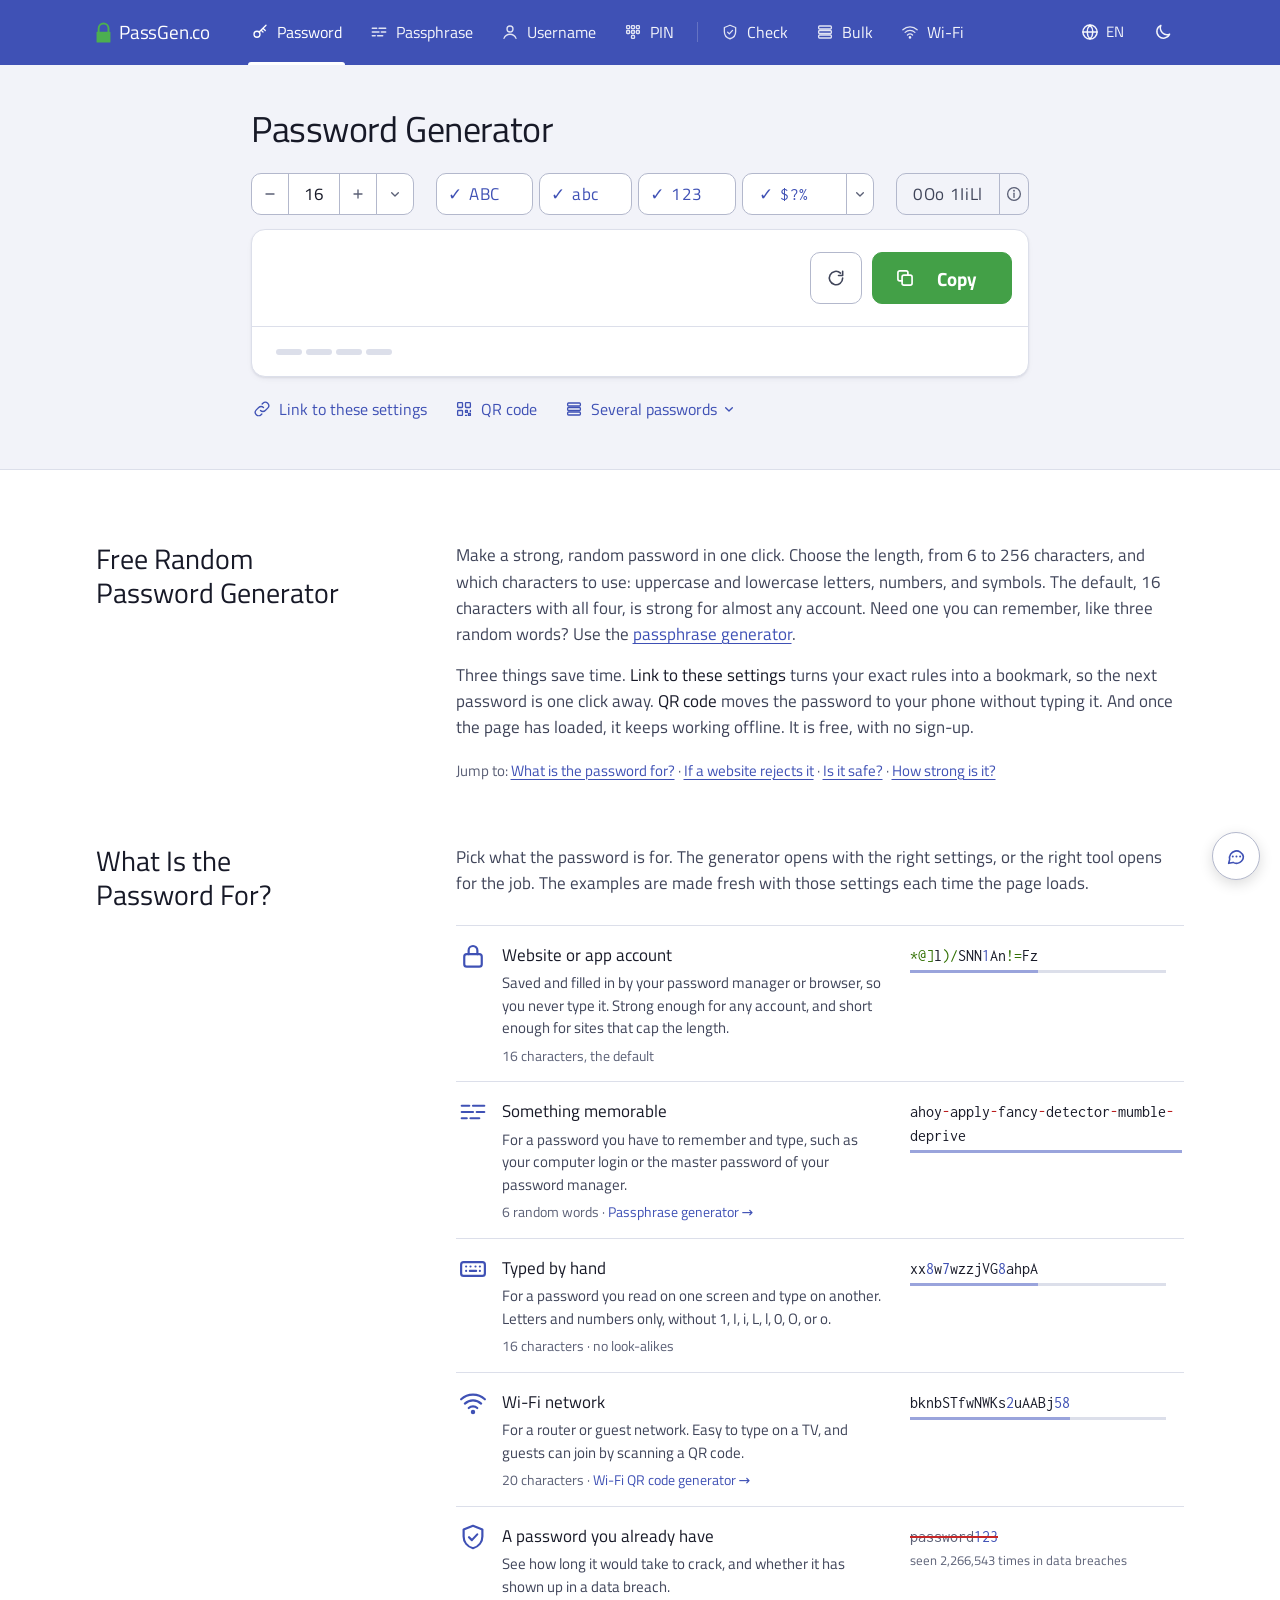
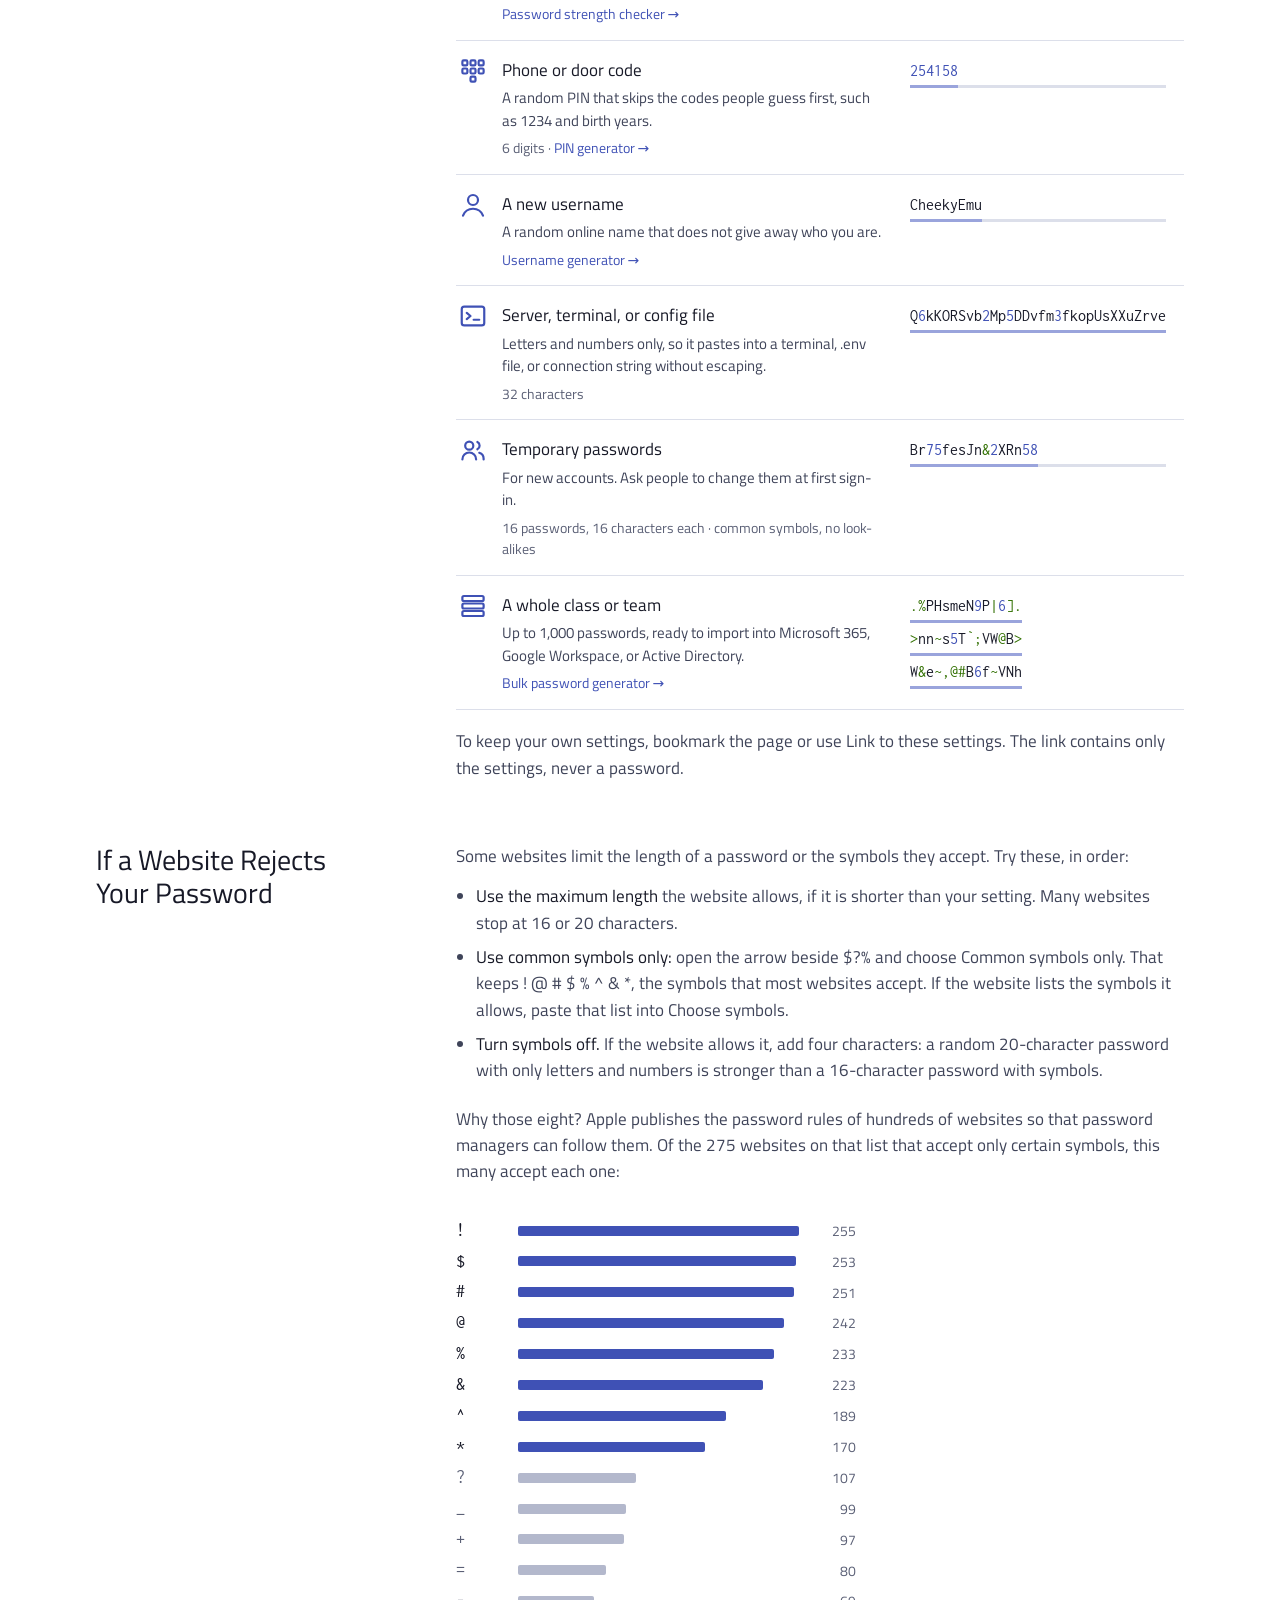
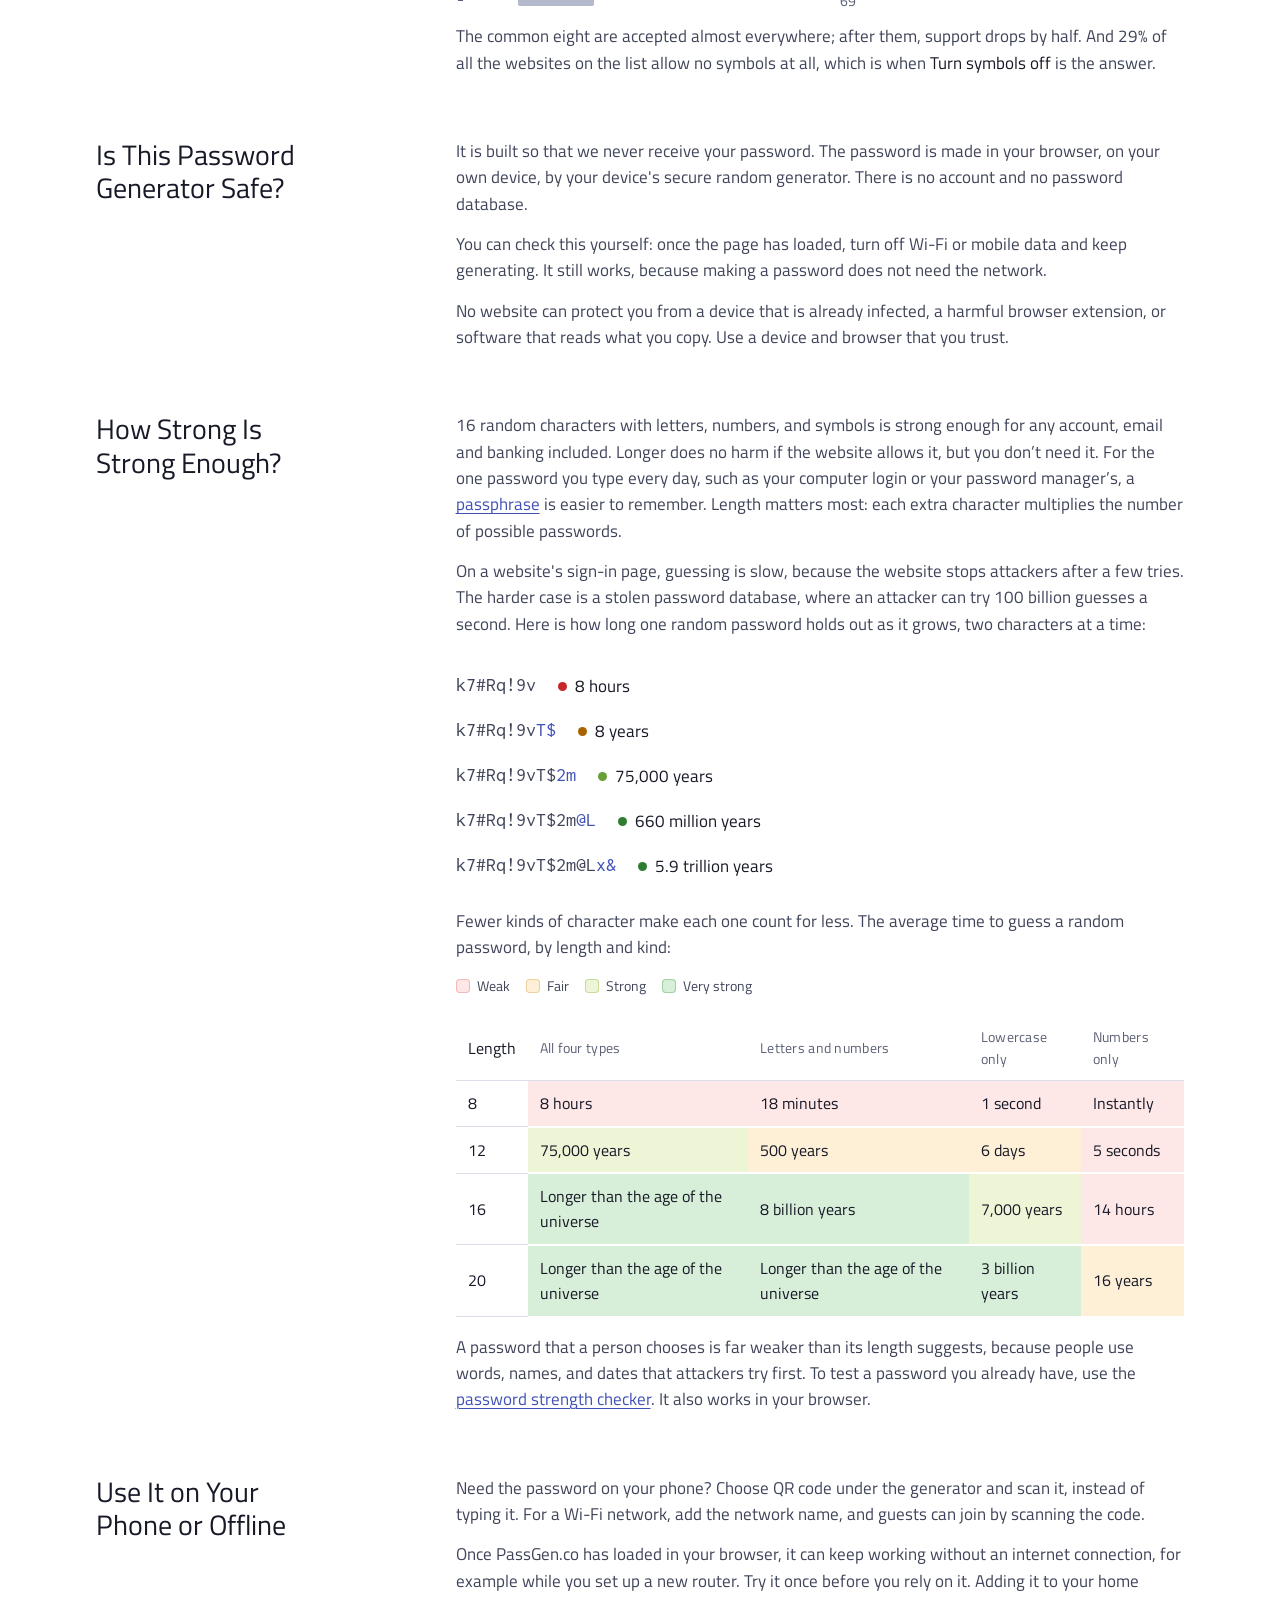
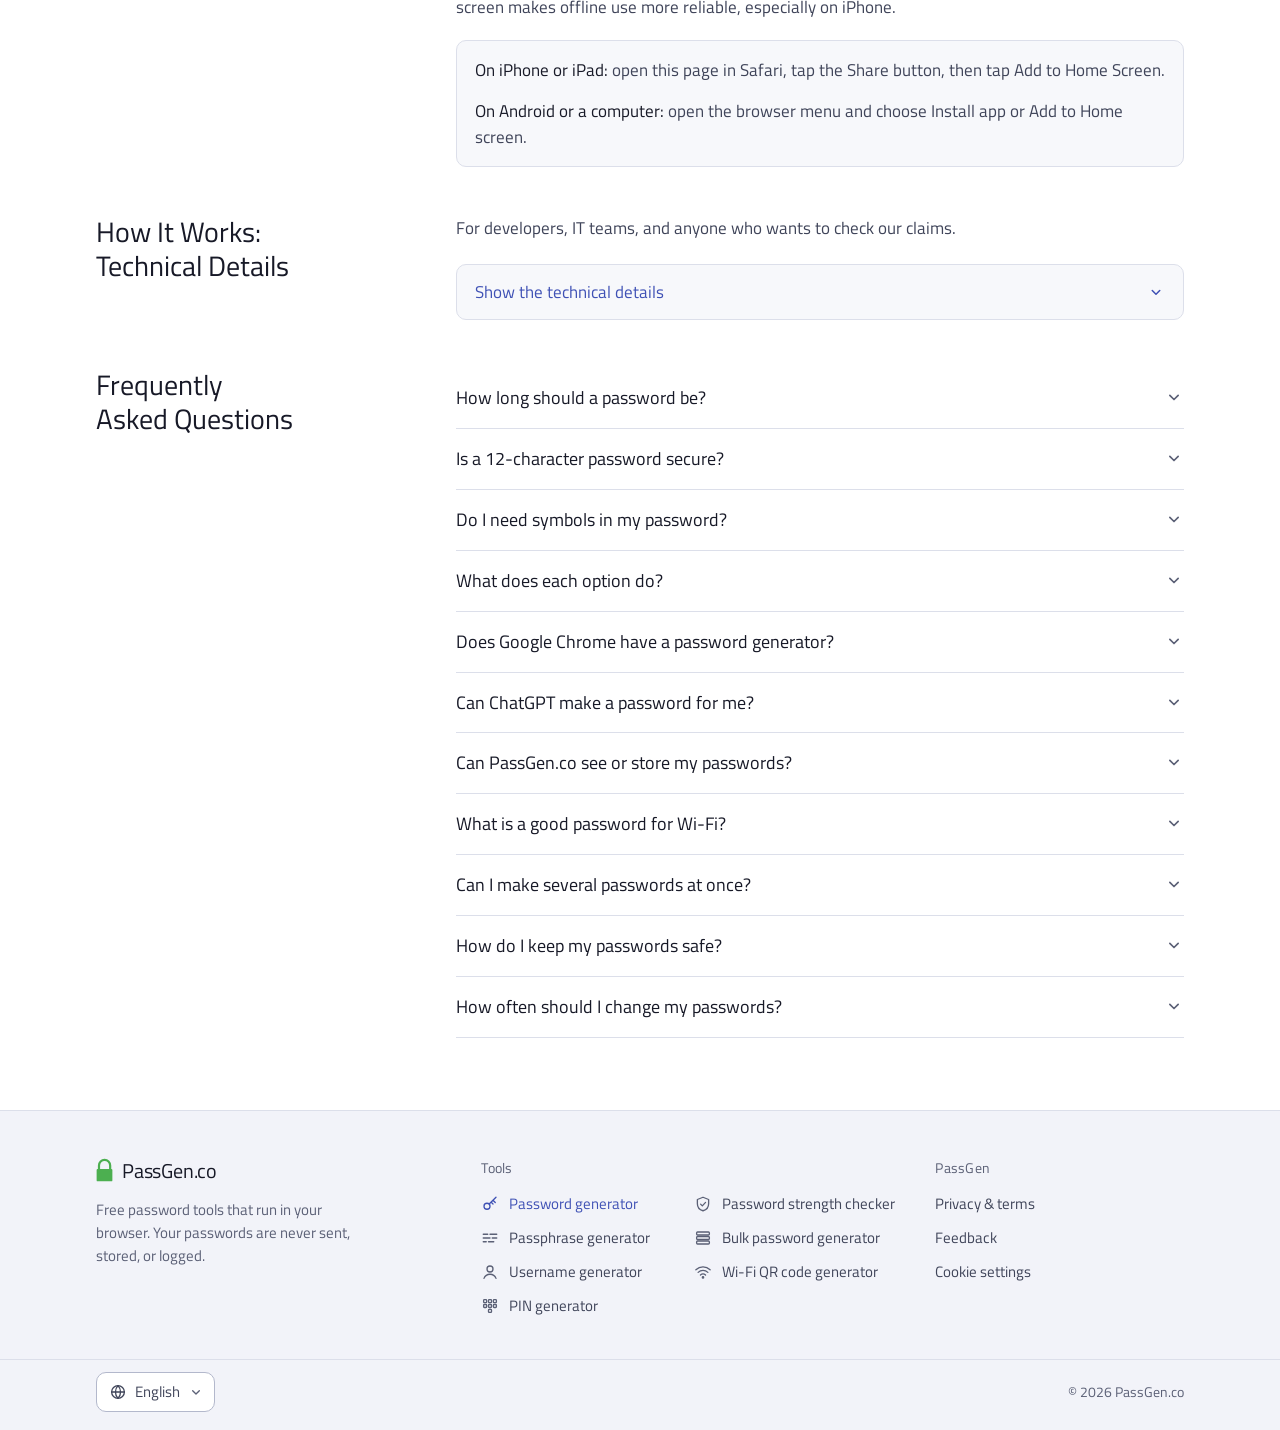
==== index.html @ 38e811c3 "Initial commit: PassGen Web standalone client-side password generator with Docker and CI/CD" ====
<!doctype html> <html lang="en" data-lang="en"> <head><script>
(function(){
    try {
        var pref = localStorage.getItem('lang_pref');
        if (!pref && (navigator.language || navigator.userLanguage || '').toLowerCase().startsWith('ru')) {
            location.replace('/ru/');
        }
    } catch(e){}
})();
</script> <meta charset="utf-8"><meta http-equiv="Content-Security-Policy" content="default-src 'self'; script-src 'self' 'unsafe-inline'; style-src 'self' 'unsafe-inline'; img-src 'self' data:; font-src 'self'; connect-src 'self' https://api.pwnedpasswords.com; frame-src 'none'; object-src 'none';"> <meta name="viewport" content="width=device-width,initial-scale=1"> <title>PassGen.co: Free Random Password Generator</title> <meta name="description" content="Make a strong random password in one tap. Choose the length and characters, copy it, done. Made in your browser and never sent anywhere."> <link rel="preload" href="/assets/fonts/inconsolata-latin.woff2" as="font" type="font/woff2" crossorigin> <link rel="preload" href="/assets/fonts/titillium-latin.woff2" as="font" type="font/woff2" crossorigin> <style>@font-face { font-family: "Titillium Web"; font-style: normal; font-weight: 400; font-display: swap; src: url("/assets/fonts/titillium-latin.woff2") format("woff2"); unicode-range: U+0-FF, U+131, U+152-153, U+2BB-2BC, U+2C6, U+2DA, U+2DC, U+304, U+308, U+329, U+2000-206F, U+20AC, U+2122, U+2191, U+2193, U+2212, U+2215, U+FEFF, U+FFFD; }@font-face { font-family: "Titillium Web"; font-style: normal; font-weight: 400; font-display: swap; src: url("/assets/fonts/titillium-latin-ext.woff2") format("woff2"); unicode-range: U+100-2BA, U+2BD-2C5, U+2C7-2CC, U+2CE-2D7, U+2DD-2FF, U+304, U+308, U+329, U+1D00-1DBF, U+1E00-1E9F, U+1EF2-1EFF, U+2020, U+20A0-20AB, U+20AD-20C0, U+2113, U+2C60-2C7F, U+A720-A7FF; }@font-face { font-family: Inconsolata; font-style: normal; font-weight: 400; font-display: block; src: url("/assets/fonts/inconsolata-latin.woff2") format("woff2"); unicode-range: U+0-FF, U+131, U+152-153, U+2BB-2BC, U+2C6, U+2DA, U+2DC, U+304, U+308, U+329, U+2000-206F, U+20AC, U+2122, U+2191, U+2193, U+2212, U+2215, U+FEFF, U+FFFD; }@font-face { font-family: Inconsolata; font-style: normal; font-weight: 400; font-display: block; src: url("/assets/fonts/inconsolata-latin-ext.woff2") format("woff2"); unicode-range: U+100-2BA, U+2BD-2C5, U+2C7-2CC, U+2CE-2D7, U+2DD-2FF, U+304, U+308, U+329, U+1D00-1DBF, U+1E00-1E9F, U+1EF2-1EFF, U+2020, U+20A0-20AB, U+20AD-20C0, U+2113, U+2C60-2C7F, U+A720-A7FF; }:root { color-scheme: light; --bg: #ffffff; --band: #f2f3f9; --slab: #ffffff; --sunk: #f7f8fb; --line: #dcdfea; --line-strong: #b3b8cc; --box: #767b90; --ink: #171927; --ink-2: #3f4459; --muted: #5b6076; --brand: #3F51B5; --brand-ink: #3F51B5; --brand-fill: #3F51B5; --brand-soft: #e8eaf6; --brand-line: #9aa4dc; --on-brand: #ffffff; --go: #4CAF50; --go-hover: #5cbb60; --go-ink: #0c2310; --sel: #c5cae9; --sel-ink: #171927; --s-weak: #c62828; --s-fair: #a86400; --s-strong: #3F51B5; --s-vstrong: #2e7d32; --s-empty: #dcdfea; --shadow: 0 1px 2px rgb(23 27 60 / .07),0 3px 8px -4px rgb(23 27 60 / .12); --pop-shadow: 0 10px 20px -8px rgb(23 27 60 / .28),0 2px 6px rgb(23 27 60 / .08); --scrim: rgb(15 17 30 / .38); --ui: "Titillium Web",system-ui,-apple-system,"Segoe UI",Roboto,"Noto Sans",sans-serif; --mono: "Inconsolata",ui-monospace,"SFMono-Regular",Menlo,Consolas,monospace; --r: 10px; --wrap: 880px; --wide: 1136px; --gutter: 24px; }@media (prefers-color-scheme: dark){:root:not([data-theme="light"]) { color-scheme: dark; --bg: #141518; --band: #1b1c21; --slab: #24262d; --sunk: #1e1f25; --line: #33363f; --line-strong: #4d515e; --box: #8a8fa0; --ink: #eceef3; --ink-2: #c6c9d4; --muted: #a3a7b6; --brand-ink: #82b1ff; --brand-fill: #4a5fd0; --brand-soft: #262d4d; --brand-line: #5465c4; --on-brand: #ffffff; --go: #4CAF50; --go-hover: #5cbb60; --go-ink: #0c2310; --sel: #3949ab; --sel-ink: #ffffff; --s-weak: #ef5350; --s-fair: #ffb300; --s-strong: #82b1ff; --s-vstrong: #66bb6a; --s-empty: #393c46; --shadow: 0 1px 2px rgb(0 0 0 / .3),0 3px 8px -4px rgb(0 0 0 / .4); --pop-shadow: 0 10px 20px -8px rgb(0 0 0 / .7),0 2px 6px rgb(0 0 0 / .3); --scrim: rgb(0 0 0 / .55); }}:root[data-theme="dark"] { color-scheme: dark; --bg: #141518; --band: #1b1c21; --slab: #24262d; --sunk: #1e1f25; --line: #33363f; --line-strong: #4d515e; --box: #8a8fa0; --ink: #eceef3; --ink-2: #c6c9d4; --muted: #a3a7b6; --brand-ink: #82b1ff; --brand-fill: #4a5fd0; --brand-soft: #262d4d; --brand-line: #5465c4; --on-brand: #ffffff; --go: #4CAF50; --go-hover: #5cbb60; --go-ink: #0c2310; --sel: #3949ab; --sel-ink: #ffffff; --s-weak: #ef5350; --s-fair: #ffb300; --s-strong: #82b1ff; --s-vstrong: #66bb6a; --s-empty: #393c46; --shadow: 0 1px 2px rgb(0 0 0 / .3),0 3px 8px -4px rgb(0 0 0 / .4); --pop-shadow: 0 10px 20px -8px rgb(0 0 0 / .7),0 2px 6px rgb(0 0 0 / .3); --scrim: rgb(0 0 0 / .55); }*, ::before, ::after { box-sizing: border-box; }html { text-size-adjust: 100%; scrollbar-color: var(--line-strong) transparent; scroll-behavior: smooth; }@media (prefers-reduced-motion: reduce){html { scroll-behavior: auto; }}body { margin: 0px; background: var(--bg); color: var(--ink); font: 400 17px/1.55 var(--ui); font-synthesis: none; -webkit-font-smoothing: antialiased; }body { display: flex; flex-direction: column; min-height: 100dvh; }body > main { flex: 1 0 auto; }main:has(> .band:only-child) { display: flex; flex-direction: column; }::selection { background: var(--sel); color: var(--sel-ink); }a { color: var(--brand-ink); text-underline-offset: 0.2em; text-decoration-thickness: 1px; }a:hover { text-decoration-thickness: 2px; }button, input, select, textarea { font: inherit; color: inherit; }button { cursor: pointer; }:focus-visible { outline: 2px solid var(--brand-ink); outline-offset: 2px; border-radius: 6px; }.ico { width: 20px; height: 20px; flex: 0 0 auto; display: block; }.sr { width: 1px; height: 1px; overflow: hidden; clip: rect(0px, 0px, 0px, 0px); white-space: nowrap; position: absolute !important; }h1, h2, h3 { font-weight: 400; margin: 0px; text-wrap: balance; }.top { background: var(--band); border-bottom: 1px solid var(--line); }.top-in { max-width: var(--wide); margin: 0px auto; padding: 0 var(--gutter); height: 64px; display: flex; align-items: center; gap: 28px; }.brand { display: flex; align-items: center; gap: 10px; color: var(--ink); text-decoration: none; font-size: 22px; letter-spacing: -0.01em; flex: 0 0 auto; }.brand:hover { text-decoration: none; }.brand svg { width: 30px; height: 30px; }.tools { display: flex; align-self: stretch; gap: 2px; flex: 1 1 0%; min-width: 0px; }.tools a { position: relative; display: flex; align-items: center; gap: 8px; padding: 0px 13px; color: var(--ink-2); text-decoration: none; font-size: 16px; white-space: nowrap; }.tools a .ico { width: 18px; height: 18px; color: var(--muted); }.tools a:hover { color: var(--ink); }.tools a[aria-current="page"] { color: var(--brand-ink); }.tools a[aria-current="page"] .ico { color: var(--brand-ink); }.tools a[aria-current="page"]::after { content: ""; position: absolute; inset-inline: 10px; bottom: -1px; height: 3px; border-radius: 3px 3px 0px 0px; background: var(--brand-ink); }.tools .sep { width: 1px; background: var(--line); margin: 22px 8px; }.top-actions { display: flex; align-items: center; gap: 6px; flex: 0 0 auto; }.top-actions .menu-btn { display: none; }.icon-btn { display: inline-flex; align-items: center; justify-content: center; gap: 6px; height: 40px; min-width: 40px; padding: 0px 10px; border-radius: var(--r); border: 1px solid transparent; background: transparent; color: var(--ink-2); }.icon-btn:hover { background: var(--slab); border-color: var(--line); }.lang-btn .code { font-size: 15px; letter-spacing: 0.04em; }.band { background: var(--band); border-bottom: 1px solid var(--line); }.band-in { max-width: var(--wrap); margin: 0px auto; padding: 44px var(--gutter) 40px; }.title { display: flex; flex-wrap: wrap; align-items: baseline; justify-content: space-between; gap: 6px 24px; }h1 { font-size: 36px; line-height: 1.12; letter-spacing: -0.012em; color: var(--ink); }.recipe { display: flex; flex-wrap: wrap; gap: 8px; margin: 24px 0px 14px; padding: 0px; list-style: none; }.chip { display: inline-flex; align-items: center; gap: 8px; height: 42px; padding: 0px 14px; border-radius: var(--r); border: 1px solid var(--line-strong); background: var(--slab); color: var(--ink-2); font-size: 16px; white-space: nowrap; transition: background-color 0.15s, border-color 0.15s, color 0.15s; }.chip:hover { border-color: var(--brand-line); color: var(--ink); }.chip .ico { width: 16px; height: 16px; color: var(--muted); transition: transform 0.2s cubic-bezier(0.2, 0.8, 0.2, 1); }.chip .box { width: 18px; height: 18px; border-radius: 5px; border: 1.5px solid var(--box); display: grid; place-items: center; flex: 0 0 auto; transition: background-color 0.15s, border-color 0.15s; }.chip .box svg { width: 12px; height: 12px; color: var(--on-brand); opacity: 0; transform: scale(0.6); transition: opacity 0.15s, transform 0.2s cubic-bezier(0.2, 0.8, 0.2, 1); }.chip[aria-pressed="true"] { background: var(--brand-soft); border-color: var(--brand-line); color: var(--brand-ink); }.chip[aria-pressed="true"] .box { background: var(--brand-fill); border-color: var(--brand-fill); }.chip[aria-pressed="true"] .box svg { opacity: 1; transform: none; }.chip[aria-pressed="false"] { color: var(--muted); }@keyframes nope { 
  20%, 60% { transform: translateX(-4px); }
  40%, 80% { transform: translateX(4px); }
}.recipe .gap { width: 8px; }.recipe li { display: flex; }.recipe li > .chip { flex: 1 1 0%; justify-content: center; }.slab { background: var(--slab); border: 1px solid var(--line); border-radius: 14px; box-shadow: var(--shadow); }.slab-main { display: grid; grid-template-columns: minmax(0px, 1fr) auto auto; align-items: center; gap: 10px; padding: 16px 16px 16px 24px; padding-inline: 24px 16px; }.out { min-width: 0px; height: 64px; display: flex; align-items: center; font-family: var(--mono); color: var(--ink); direction: ltr; unicode-bidi: isolate; }.out-text { display: block; white-space: nowrap; overflow: hidden; font-size: 40px; line-height: 1.2; letter-spacing: 0.01em; font-variant-ligatures: none; }[dir="rtl"] .out { justify-content: flex-end; }.btn { display: inline-flex; align-items: center; justify-content: center; gap: 10px; height: 52px; padding: 0px 22px; border-radius: var(--r); border: 1px solid var(--line-strong); background: var(--slab); color: var(--ink); font-size: 18px; white-space: nowrap; transition: background-color 0.15s, border-color 0.15s, transform 0.1s; }.btn:active { transform: translateY(1px); }.btn .ico { width: 20px; height: 20px; }.btn-icon { width: 52px; padding: 0px; color: var(--ink-2); }.btn-icon:hover { border-color: var(--brand-line); color: var(--brand-ink); }.btn-icon .ico { transition: transform 0.45s cubic-bezier(0.2, 0.8, 0.2, 1); }.btn-go { background: var(--go); border-color: var(--go); color: var(--go-ink); min-width: 132px; }.btn-go:hover { background: var(--go-hover); border-color: var(--go-hover); }.btn-go .labels { display: grid; }.btn-go .labels > span { grid-area: 1 / 1; transition: opacity 0.15s; }.btn-go .labels > span[hidden] { display: block; visibility: hidden; opacity: 0; }.btn-go .ic-wrap { display: grid; width: 20px; height: 20px; }.btn-go .ic-wrap svg { width: 20px; height: 20px; grid-area: 1 / 1; transition: opacity 0.15s, transform 0.25s cubic-bezier(0.2, 0.8, 0.2, 1); }.btn-go .ic-done { opacity: 0; transform: scale(0.5); }.slab-foot { display: flex; align-items: center; gap: 14px; padding: 12px 24px; border-top: 1px solid var(--line); font-size: 15px; color: var(--muted); min-height: 48px; }.meter { display: flex; gap: 4px; flex: 0 0 auto; }.meter i { width: 26px; height: 6px; border-radius: 3px; background: var(--s-empty); transition: background-color 0.25s; }.meter[data-l="4"] i:nth-child(-n+4) { background: var(--s-vstrong); }.verdict { color: var(--ink); font-size: 16px; }.foot-sp { flex: 1 1 0%; }.bits { font-variant-numeric: tabular-nums; white-space: nowrap; }.after { display: flex; flex-wrap: wrap; gap: 4px 8px; margin-top: 12px; margin-inline-start: -8px; }.link-btn { display: inline-flex; align-items: center; gap: 8px; height: 40px; padding: 0px 10px; border: 0px; border-radius: 8px; background: none; color: var(--brand-ink); font-size: 16px; }.link-btn .ico { width: 18px; height: 18px; }.link-btn:hover { background: var(--brand-soft); }.btn:disabled { opacity: 0.5; cursor: not-allowed; }@starting-style {
  .pop:popover-open { opacity: 0; transform: translateY(-4px); }
}.guide { max-width: var(--wrap); margin: 0px auto; padding: 24px var(--gutter) 72px; }.guide section { max-width: 68ch; padding-top: 48px; }.guide h2 { font-size: 28px; line-height: 1.2; margin-bottom: 12px; color: var(--ink); }.guide p, .guide li { color: var(--ink-2); }.guide p { margin: 0px 0px 14px; }.guide section.wide { max-width: none; }.tbl { width: 100%; border-collapse: collapse; font-variant-numeric: tabular-nums; font-size: 16px; margin-top: 6px; }.tbl th, .tbl td { text-align: start; padding: 10px 12px; border-bottom: 1px solid var(--line); }.tbl th { color: var(--muted); font-size: 14px; letter-spacing: 0.02em; }.tbl td:first-child { color: var(--ink); }.tbl .lv { display: inline-flex; align-items: center; gap: 8px; }.lv-1 { color: var(--s-weak); }.tbl .lv span { color: var(--ink-2); }.scroll-x { overflow-x: auto; margin-inline: calc(var(--gutter) * -1); padding-inline: var(--gutter); }.scroll-x.more-e { mask-image: linear-gradient(to right, rgb(0, 0, 0) calc(100% - 48px), transparent); }.fb-fab { transition: opacity 0.2s, transform 0.2s; }@keyframes rise { 
  0% { opacity: 0; transform: translateY(8px); }
}.toast { position: fixed; left: 50%; bottom: 24px; transform: translate(-50%, 16px); background: var(--ink); color: var(--bg); padding: 10px 16px; border-radius: 10px; font-size: 15px; opacity: 0; pointer-events: none; transition: opacity 0.18s, transform 0.25s cubic-bezier(0.2, 0.8, 0.2, 1); z-index: 50; max-width: calc(-32px + 100vw); }.print-only { display: none; }@media print{body > :not(.print-only) { display: none !important; }.print-only { display: block !important; }}@media (max-width: 1120px){.tools a .ico { display: none; }.tools a { padding: 0px 10px; }}@media (max-width: 999px){.recipe { margin: 18px 0px 12px; gap: 6px; display: grid; grid-template-columns: repeat(12, minmax(0px, 1fr)); grid-auto-flow: dense; }.recipe > li { grid-column: span 4; }.recipe .r-len, .recipe .r-am { grid-column: span 5; }.recipe .r-set { grid-column: span 3; }.recipe .gap { display: none; }}@media (max-width: 860px){:root { --gutter: 16px; }.top-in { display: grid; grid-template-columns: minmax(0px, 1fr) auto; height: auto; padding: 0px; gap: 0px; }.brand { font-size: 20px; height: 56px; padding-inline: 16px; }.brand svg { width: 26px; height: 26px; }.top-actions { padding-inline-end: 8px; grid-area: 1 / 2; }.top-actions .menu-btn { display: inline-flex; }.tools { grid-area: 2 / 1 / auto / -1; border-top: 1px solid var(--line); overflow-x: auto; scrollbar-width: none; height: 48px; padding: 0px 8px; scroll-snap-type: x; mask-image: linear-gradient(90deg, rgb(0, 0, 0) 88%, transparent); }[dir="rtl"] .tools { mask-image: linear-gradient(270deg, rgb(0, 0, 0) 88%, transparent); }.tools::-webkit-scrollbar { display: none; }.tools a { padding: 0px 12px; scroll-snap-align: start; }.tools a .ico { display: block; }.tools .sep { margin: 14px 4px; }.band-in { padding: 24px var(--gutter) 28px; }h1 { font-size: 28px; }.title { display: block; }.chip { height: 42px; padding: 0px 10px; font-size: 15px; gap: 7px; }.slab-main { grid-template-columns: 52px minmax(0px, 1fr); padding: 14px; }.slab-main .out { grid-column: 1 / -1; height: 56px; }.btn-go { width: 100%; }.slab-foot { padding: 10px 14px; flex-wrap: wrap; gap: 6px 12px; }.slab-foot .bits { display: none; }.guide section { padding-top: 36px; }.guide h2 { font-size: 24px; }.scroll-x .tbl { min-width: 560px; font-size: 15px; }@starting-style {
  .pop:not(.pop-info):popover-open { transform: translateY(24px); }
}@starting-style {
  .pop.pop-full:popover-open, .lang-pop:popover-open { transform: none; opacity: 0; }
}}@media (prefers-reduced-motion: reduce){*, ::before, ::after { animation-duration: 0.01ms !important; animation-iteration-count: 1 !important; transition-duration: 0.01ms !important; }}:root[data-theme="dark"] .theme-btn .ic-moon, :root:not([data-theme="dark"]) .theme-btn .ic-sun { display: none; }:root.theme-switching, :root.theme-switching *, :root.theme-switching ::before, :root.theme-switching ::after { transition: none !important; }:root:not([data-theme="dark"]) .top { --band: #3F51B5; --line: rgb(255 255 255 / .2); --line-strong: rgb(255 255 255 / .5); --ink: #ffffff; --ink-2: rgb(255 255 255 / .94); --muted: rgb(255 255 255 / .84); --brand-ink: #ffffff; --brand-fill: #ffffff; --brand-soft: rgb(255 255 255 / .16); --brand-line: rgb(255 255 255 / .75); --on-brand: #3F51B5; --box: rgb(255 255 255 / .8); border-bottom-color: transparent; }:root:not([data-theme="dark"]) .top .icon-btn:hover { background: rgba(255, 255, 255, 0.12); border-color: transparent; }:root:not([data-theme="dark"]) .top .pop, :root:not([data-theme="dark"]) .top dialog { --line: #dcdfea; --line-strong: #b3b8cc; --ink: #171927; --ink-2: #3f4459; --muted: #5b6076; --brand-ink: #3F51B5; --brand-fill: #3F51B5; --brand-soft: #e8eaf6; --brand-line: #9aa4dc; --on-brand: #ffffff; --box: #767b90; }@font-face { font-family: "PG Bold"; font-style: normal; font-weight: 700; font-display: swap; src: url("/assets/fonts/titillium-700-latin.woff2") format("woff2"); unicode-range: U+0-FF, U+131, U+152-153, U+2BB-2BC, U+2C6, U+2DA, U+2DC, U+304, U+308, U+329, U+2000-206F, U+20AC, U+2122, U+2191, U+2193, U+2212, U+2215, U+FEFF, U+FFFD; }@font-face { font-family: "PG Bold"; font-style: normal; font-weight: 700; font-display: swap; src: url("/assets/fonts/titillium-700-latin-ext.woff2") format("woff2"); unicode-range: U+100-2BA, U+2BD-2C5, U+2C7-2CC, U+2CE-2D7, U+2DD-2FF, U+304, U+308, U+329, U+1D00-1DBF, U+1E00-1E9F, U+1EF2-1EFF, U+2020, U+20A0-20AB, U+20AD-20C0, U+2113, U+2C60-2C7F, U+A720-A7FF; }html[data-theme]:root { --go: #43A047; --go-hover: #3B9440; --go-ink: #ffffff; }.btn-go { font-size: 19px; font-family: "PG Bold", "Titillium Web", system-ui, sans-serif; font-weight: 700; }.brand .lock { width: 17px; height: 24px; flex: 0 0 auto; }.brand { gap: 9px; }.top { position: sticky; top: calc(var(--hdr-h, 64px) * -1); z-index: 40; }@keyframes hdr-in { 
  0% { transform: translateY(-100%); }
  100% { transform: none; }
}.guide section[id] { scroll-margin-top: -24px; }@media (max-width: 860px){.guide section[id] { scroll-margin-top: -12px; }}html[data-theme]:root { --s-strong: #689F38; }html[data-theme="dark"]:root { --s-strong: #9CCC65; }.after { align-items: center; }@media (min-width: 1000px){.band-in:not(.bulk-in) { max-width: var(--wide); padding-inline: calc(var(--gutter) + var(--rail, 154px)); }.guide { max-width: var(--wide); }.guide section { max-width: none; display: grid; grid-template-columns: minmax(0px, 1fr) minmax(0px, 2.4fr); column-gap: 56px; }.guide section > * { grid-column: 2; }.guide section > h2 { grid-area: 1 / 1 / span 40; align-self: start; }.recipe { gap: 6px; }.recipe .chip { padding-inline: 12px; }.recipe .gap { width: 4px; }}@media (min-width: 1000px){.recipe { gap: 5px; }.recipe .chip { padding-inline: 10px; }.recipe .gap { width: 3px; }}@media (min-width: 1000px){.recipe .r-set .chip:not(.chip-more) { padding-inline: 24px; }.recipe .gap { width: 0px; }.recipe { gap: 4px; }}@media (min-width: 1000px){.recipe:not(.compact) { justify-content: space-between; }}@media (min-width: 1000px){:root.tool-wide .band-in:not(.bulk-in) { padding-inline: var(--gutter); }}@media (min-width: 1000px){.recipe:not(.compact) { justify-content: flex-start; }.recipe:not(.compact) > li > .chip { width: 100%; }}.recipe .split { display: flex; flex: 1 1 0%; min-width: 0px; }.recipe .split > .chip:first-child { flex: 1 1 0%; border-start-end-radius: 0px; border-end-end-radius: 0px; }.recipe .chip.chip-more { flex: 0 0 auto; position: relative; padding-inline: 7px; margin-inline-start: -1px; border-start-start-radius: 0px; border-end-start-radius: 0px; color: var(--muted); }.recipe .chip.chip-more.on { background: var(--brand-soft); border-color: var(--brand-line); color: var(--brand-ink); }.recipe .chip.chip-more .chev { width: 16px; height: 16px; transition: transform 0.15s; }.after #c-am .chev { width: 16px; height: 16px; margin-inline-start: -4px; }@media (max-width: 999px){.recipe > li.r-len { grid-column: span 6; }.recipe > li.r-look { grid-column: span 6; }.recipe > li.r-set { grid-column: span 3; }.recipe .r-len { order: 1; }.recipe .r-look { order: 2; }.recipe .r-set { order: 3; }}.recipe .chip.chip-info { padding-inline: 9px; }.recipe .chip.chip-info .ico { width: 18px; height: 18px; }@media (max-width: 999px){.recipe.pw-row { grid-template-columns: repeat(24, minmax(0px, 1fr)); }.recipe.pw-row > li.r-len, .recipe.pw-row > li.r-look { grid-column: span 12; }.recipe.pw-row > li.r-set { grid-column: span 5; }.recipe.pw-row > li.r-sy { grid-column: span 9; }.recipe.pw-row .chip.chip-more { min-width: 44px; justify-content: center; }.recipe.pw-row .r-set .chip { padding-inline: 6px; gap: 6px; }}@media (min-width: 1000px){.recipe.pw-row .chip.chip-info { padding-inline: 6px; }.recipe.pw-row .chip.chip-more { padding-inline: 5px; }.recipe.pw-row .r-look .chip:first-child { padding-inline: 8px; gap: 7px; }.recipe.pw-row .r-len .chip { padding-inline: 10px; }}@media (min-width: 1000px){.recipe.pw-row { gap: 3px; }}@media (max-width: 999px){.recipe.pw-row:not(.look-own) > li.r-len { grid-column: span 11; }.recipe.pw-row:not(.look-own) > li.r-look { grid-column: span 13; }.recipe.pw-row .r-look .chip:first-child { padding-inline: 9px; gap: 7px; }}.sim-ch { letter-spacing: 0.06em; white-space: nowrap; }@media (max-width: 999px){.recipe.pw-row:not(.look-own) > li.r-len { grid-column: span 12; }.recipe.pw-row:not(.look-own) > li.r-look { grid-column: span 12; }}.recipe .len-split { display: flex; flex: 1 1 0%; min-width: 0px; }.recipe .len-split > .chip { border-radius: 0px; margin-inline-start: -1px; justify-content: center; }.recipe .len-split > .chip:first-child { margin-inline-start: 0px; border-start-start-radius: var(--r); border-end-start-radius: var(--r); }.recipe .len-split > .chip:last-child { border-start-end-radius: var(--r); border-end-end-radius: var(--r); }.recipe .len-split .step { flex: 0 0 auto; width: 38px; padding: 0px; color: var(--ink-2); }.recipe .len-split .step .ico { width: 16px; height: 16px; }.recipe .len-split .step:disabled { color: var(--line-strong); cursor: default; }.recipe .len-split .len-num { flex: 1 1 0%; min-width: 0px; padding-inline: 6px; cursor: default; font-variant-numeric: tabular-nums; font-size: 17px; color: var(--ink); }.recipe .len-split .len-num:hover { border-color: var(--line-strong); }.recipe .len-split .chip-more { color: var(--ink-2); }@media (max-width: 999px){.recipe.pw-row:not(.look-own) > li.r-len { grid-column: span 13; }.recipe.pw-row:not(.look-own) > li.r-look { grid-column: span 11; }.recipe.pw-row .len-split .step { width: 44px; }.recipe.pw-row .len-split .chip-more { min-width: 40px; }}.recipe .len-split > .chip.step:first-child { flex: 0 0 auto; }.recipe .len-split > .chip.step { flex: 0 0 auto; }@media (max-width: 999px){.recipe.pw-row .len-split .chip-more { min-width: 44px; }}@media (max-width: 359px){.recipe.pw-row > li.r-len, .recipe.pw-row.look-own > li.r-len { grid-column: span 24; order: 1; }.recipe.pw-row > li.r-set { grid-column: span 8; order: 2; }.recipe.pw-row > li.r-set.r-sy { grid-column: span 12; order: 3; }.recipe.pw-row > li.r-look, .recipe.pw-row.look-own > li.r-look { grid-column: span 12; order: 4; }}@media (max-width: 359px){.recipe.pw-row:not(.look-own) > li.r-len { grid-column: span 24; }.recipe.pw-row:not(.look-own) > li.r-look { grid-column: span 12; }}.recipe .len-split input.len-num { width: auto; min-width: 0px; text-align: center; font-style: inherit; font-variant: inherit; font-weight: inherit; font-stretch: inherit; line-height: inherit; font-family: inherit; font-optical-sizing: inherit; font-size-adjust: inherit; font-kerning: inherit; font-feature-settings: inherit; font-variation-settings: inherit; font-language-override: inherit; font-size: 17px; color: var(--ink); background: var(--slab); cursor: text; outline: none; }.recipe .len-split input.len-num:focus { box-shadow: inset 0 0 0 2px var(--brand-ink); border-color: var(--brand-ink); position: relative; z-index: 1; }@media (min-width: 1000px){.recipe.pw-row { gap: 6px; }.recipe.pw-row .gap { width: 10px; }}.pin-hint { margin: 8px 0px 0px; font-size: 15px; color: var(--ink-2); }.pin-hint a { color: var(--brand-ink); }@media (max-width: 999px){.recipe.pw-row .len-split input.len-num { padding-inline: 1px; font-size: 16px; }}@media (hover: hover) and (pointer: fine){.recipe .len-split input.len-num { cursor: ew-resize; }:root.scrubbing, :root.scrubbing * { cursor: ew-resize !important; user-select: none; }}.recipe .split > .chip:first-child { justify-content: center; }.recipe .look-tog .sim-ch { font-size: 17px; letter-spacing: 0.08em; }.recipe .look-tog[aria-pressed="false"] { color: var(--ink-2); }.recipe.pw-row .chip .box { display: none; }.recipe.pw-row .r-set .chip, .recipe.pw-row .look-tog { gap: 0px; }.recipe.pw-row .r-set .chip > span:not(.sr), .recipe.pw-row .look-tog .sim-ch { font-size: 17px; letter-spacing: 0.04em; }.recipe.pw-row .r-set .chip[aria-pressed="false"] > span:not(.sr), .recipe.pw-row .look-tog[aria-pressed="false"] .sim-ch { text-decoration: line-through 2px; color: var(--muted); }.recipe.pw-row .look-tog[aria-pressed="false"] { background: var(--slab); border-color: var(--line-strong); }@media (min-width: 1000px){.recipe.pw-row .len-split .len-num { flex: 0 0 auto; width: 4.2ch; padding-inline: 4px; }.recipe.pw-row .len-split { flex: 0 0 auto; }}@media (min-width: 1000px){.recipe.pw-row .len-split .len-num { width: calc(4.2ch + 10px); }}@media (min-width: 1000px){.recipe.pw-row:not(.compact) > li:not(.gap):not(.r-len) { flex: 1 1 auto; }.recipe.pw-row:not(.compact) > li.r-len { flex: 0 0 auto; }}.btn-icon .ico { transition: none; }@keyframes pg-turn { 
  0% { transform: rotate(0deg); }
  100% { transform: rotate(360deg); }
}.recipe.pw-row .look-tog[aria-pressed="false"] { background: var(--slab); border-color: var(--line-strong); color: var(--ink-2); }.recipe.pw-row .look-tog[aria-pressed="false"] .sim-ch { text-decoration: none; color: var(--ink-2); }.stack { display: inline-grid; justify-items: center; }.stack > * { grid-area: 1 / 1; }.stack > .sizer { visibility: hidden; white-space: nowrap; }.stack { justify-items: start; }.recipe.pw-row .r-set .chip[aria-pressed="false"], .recipe.pw-row .look-tog[aria-pressed="false"], .recipe.pp-row .opt-tog[aria-pressed="false"], .recipe .chip.chip-more:not(.on):is(#c-sym, #c-look-i) { background: transparent; border-color: var(--line-strong); box-shadow: none; }.recipe.pw-row .r-set .chip[aria-pressed="true"], .recipe.pw-row .look-tog[aria-pressed="true"], .recipe.pp-row .opt-tog[aria-pressed="true"], .recipe .chip.chip-more.on { background: var(--brand-soft); border-color: var(--brand-line); color: var(--brand-ink); }.recipe.pw-row .r-set .chip[aria-pressed="true"], .recipe.pw-row .look-tog[aria-pressed="true"], .recipe.pp-row .opt-tog[aria-pressed="true"], .recipe .chip.chip-more.on { background: color-mix(in srgb,var(--brand-fill) 17%,var(--slab)); border-color: color-mix(in srgb,var(--brand-fill) 60%,var(--slab)); }.recipe .r-set .chip[aria-pressed="true"], .recipe .look-tog[aria-pressed="true"], .recipe .opt-tog[aria-pressed="true"], .recipe .chip.chip-more.on, .recipe.pw-row .r-set .chip[aria-pressed="true"], .recipe.pw-row .look-tog[aria-pressed="true"], .recipe.pp-row .opt-tog[aria-pressed="true"], .recipe.pin-row .look-tog[aria-pressed="true"] { background: var(--slab); border-color: var(--line-strong); color: var(--brand-ink); box-shadow: inset 0 -3px 0 var(--brand-fill); }.recipe .r-set .chip[aria-pressed="true"] > span:not(.sr), .recipe .opt-tog[aria-pressed="true"] .opt-ch { color: var(--brand-ink); }.recipe .r-set .chip[aria-pressed="true"], .recipe .look-tog[aria-pressed="true"], .recipe .opt-tog[aria-pressed="true"], .recipe .chip.chip-more.on, .recipe.pw-row .r-set .chip[aria-pressed="true"], .recipe.pw-row .look-tog[aria-pressed="true"], .recipe.pp-row .opt-tog[aria-pressed="true"], .recipe.pin-row .look-tog[aria-pressed="true"] { background: var(--slab); border-color: var(--line-strong); color: var(--brand-ink); box-shadow: none; }.recipe .r-set .chip > span:not(.sr):not(.box)::before, .recipe .opt-tog .opt-ch::before, .recipe .look-tog.skip-words::before { content: "✓"; display: inline-block; width: 0.9em; margin-inline-end: 5px; font-family: var(--ui); font-weight: 400; color: transparent; text-decoration: none; }.recipe .r-set .chip[aria-pressed="true"] > span:not(.sr):not(.box)::before, .recipe .opt-tog[aria-pressed="true"] .opt-ch::before, .recipe .look-tog.skip-words[aria-pressed="true"]::before { color: var(--brand-fill); }.recipe .r-set .chip > span:not(.sr):not(.box), .recipe .opt-tog .opt-ch { position: relative; }.recipe .r-set .chip > span:not(.sr):not(.box)::before, .recipe .opt-tog .opt-ch::before { position: absolute; right: 100%; top: 50%; transform: translateY(-50%); width: auto; margin: 0px 6px 0px 0px; }.recipe .r-set .chip[aria-pressed="true"] > span:not(.sr):not(.box)::before, .recipe .opt-tog[aria-pressed="true"] .opt-ch::before, .recipe .look-tog.skip-words[aria-pressed="true"]::before { color: var(--brand-ink); }.recipe .r-set .chip > span:not(.sr):not(.box)::before, .recipe .opt-tog .opt-ch::before { right: auto; inset-inline-end: 100%; margin: 0px; margin-inline-end: 6px; }.sy-stack { justify-items: center; font-family: var(--mono); letter-spacing: 0.02em; }.sy-stack { justify-items: start; }.top-in .brand { font-size: 19px; gap: 8px; }.top-in .brand .lock { width: 15px; height: 21px; }@media (max-width: 999px){.top-in .brand { font-size: 18px; }.top-in .brand .lock { width: 14px; height: 20px; }}@media (min-width: 1000px){:root { --rail: 154px; }}@media (hover: hover) and (pointer: fine){.recipe.recipe.recipe :is(.r-set .chip, .look-tog, .opt-tog, .chip-more):hover { border-color: var(--brand-line); color: var(--brand-ink); background: color-mix(in srgb,var(--brand-fill) 7%,var(--slab)); }.recipe.recipe.recipe :is(.r-set .chip, .look-tog, .opt-tog)[aria-pressed="false"]:hover, .recipe.recipe.recipe :is(.r-sy, .r-look) .chip-more:not(.on):hover { background: var(--slab); border-color: var(--brand-line); }.recipe.recipe.recipe :is(.r-set .chip, .look-tog, .opt-tog)[aria-pressed="false"]:hover :is(span:not(.sr):not(.box), .sim-ch, .opt-ch) { color: var(--ink-2); }.recipe.recipe .len-split .step:hover, .recipe.recipe .len-split input.len-num:hover { border-color: var(--brand-line); color: var(--brand-ink); background: color-mix(in srgb,var(--brand-fill) 7%,var(--slab)); position: relative; z-index: 1; }.recipe.recipe .len-split input.len-num:focus { background: var(--slab); }.guide .job:hover { background: color-mix(in srgb,var(--brand-fill) 5%,transparent); }.top-in .brand:hover { opacity: 0.85; }}.guide .job { border-radius: 8px; transition: background-color 0.15s; }.slab-foot:has(.verdict):is(#strength) { min-height: 50px; }.out:not(.phrase) .out-text { word-break: break-all; overflow-wrap: anywhere; line-break: anywhere; }.sy-stack { justify-items: center; }.recipe .r-set .chip > span.sy-stack::before { content: none; }#sy-lbl { position: relative; }#sy-lbl::before { content: "✓"; position: absolute; inset-inline-end: 100%; top: 50%; transform: translateY(-50%); margin-inline-end: 6px; font-family: var(--ui); color: transparent; text-decoration: none; display: inline-block; }.recipe .r-set .chip[aria-pressed="true"] #sy-lbl::before { color: var(--brand-ink); }.recipe.recipe .r-set .chip > span.sy-stack:not(.sr):not(.box)::before { content: none; }.after .link-btn:disabled, .link-btn:disabled { color: var(--muted); cursor: default; background: none; }.link-btn:disabled .ico { opacity: 0.6; }@media (max-width: 999px){.recipe.pw-row .r-set .chip { padding-inline: 2px; }.recipe.pw-row .r-set .chip > span:not(.sr):not(.box)::before, .recipe.pw-row #sy-lbl::before { position: static; transform: none; display: inline-block; width: auto; margin: 0px; margin-inline-end: 5px; }}.skip { position: absolute; left: 12px; top: -60px; z-index: 100; background: var(--slab); color: var(--ink); padding: 10px 14px; border-radius: 8px; box-shadow: rgba(0, 0, 0, 0.2) 0px 2px 10px; text-decoration: none; }.skip:focus { top: 12px; }main:focus { outline: none; }a.ttc { color: inherit; text-decoration: underline dotted; text-underline-offset: 3px; }a.ttc:hover { color: var(--brand-ink); }.fb-fab { position: fixed; right: 20px; bottom: 20px; z-index: 40; width: 48px; height: 48px; border-radius: 50%; display: grid; place-items: center; background: var(--slab); color: var(--brand-ink); border: 1px solid var(--line-strong); box-shadow: rgba(0, 0, 0, 0.14) 0px 4px 14px; cursor: pointer; }.fb-fab:hover { border-color: var(--brand-ink); }.fb-fab .ico { width: 22px; height: 22px; }@media (max-width: 860px){.fb-fab { right: 12px; bottom: 12px; width: 44px; height: 44px; transition: transform 0.2s ease-out, opacity 0.2s; }.fb-fab.away { transform: translateY(72px); opacity: 0; pointer-events: none; }}@media (prefers-reduced-motion: reduce){.fb-fab { transition: none; }}#result { --pp-sym: #b91c1c; --pp-sel: #dadef3; --pp-sym-sel: #b91c1c; --pp-dig: #b91c1c; --pp-dig-sel: #b91c1c; --pp-warn: #c62828; --pp-alt: var(--brand-ink); }:root[data-theme="dark"] #result { --pp-dig: #ff9e9e; --pp-dig-sel: #ff9e9e; --pp-sym: #ff9e9e; --pp-sel: #2f3b80; --pp-sym-sel: #ff9e9e; --pp-warn: #ff7b74; --pp-alt: var(--brand-ink); }@media (prefers-color-scheme: dark){:root:not([data-theme="light"]) #result { --pp-dig: #ff9e9e; --pp-dig-sel: #ff9e9e; --pp-sym: #ff9e9e; --pp-sel: #2f3b80; --pp-sym-sel: #ff9e9e; --pp-warn: #ff7b74; --pp-alt: var(--brand-ink); }}#result { --pw-dig: #3F51B5; --pw-sym: #317000; --pw-sym-sel: #317000; }:root[data-theme="dark"] #result { --pw-dig: #82b1ff; --pw-sym: #81c784; --pw-sym-sel: #81c784; }@media (prefers-color-scheme: dark){:root:not([data-theme="light"]) #result { --pw-dig: #82b1ff; --pw-sym: #81c784; --pw-sym-sel: #81c784; }}#out .pw-in.all-sel { background: var(--pp-sel); }#out .pw-d { color: var(--pw-dig); }#out .pw-s { color: var(--pw-sym); }#out .out-text .pw-d::selection { color: var(--pw-dig); }#out .out-text .pw-s::selection { color: var(--pw-sym-sel); }#out .out-text::selection, #out .out-text ::selection { background: var(--pp-sel); color: var(--ink); }#copy:disabled, #qr:disabled { opacity: 0.5; cursor: default; }.guide ul, .guide ol { padding-inline-start: 1.2em; margin: 0px 0px 14px; }.guide li { margin: 0px 0px 8px; }.guide li strong, .guide p strong { color: var(--ink); font-weight: 400; }.j-sample[data-kind="phrase"] .j-line { overflow-wrap: normal; word-break: normal; }.tbl td:nth-child(-n+3), .tbl th:nth-child(-n+3) { white-space: nowrap; }.tbl.tint td:nth-child(n+2), .tbl.tint th:nth-child(n+2) { white-space: normal; }.tbl.tint td:has(.lv) { border-bottom: 2px solid var(--bg); }.tbl.tint td:has(.lv-1) { background: rgb(253, 231, 231); }.tbl.tint td:has(.lv-2) { background: rgb(253, 240, 215); }.tbl.tint td:has(.lv-3) { background: rgb(237, 245, 214); }.tbl.tint td:has(.lv-4) { background: rgb(215, 238, 217); }.tbl.tint .lv span { color: var(--ink); }:root[data-theme="dark"] .tbl.tint td:has(.lv-1), :root[data-theme="dark"] .k-1::before { background: rgb(74, 36, 38); box-shadow: none; }:root[data-theme="dark"] .tbl.tint td:has(.lv-2), :root[data-theme="dark"] .k-2::before { background: rgb(74, 58, 28); box-shadow: none; }:root[data-theme="dark"] .tbl.tint td:has(.lv-3), :root[data-theme="dark"] .k-3::before { background: rgb(53, 65, 31); box-shadow: none; }:root[data-theme="dark"] .tbl.tint td:has(.lv-4), :root[data-theme="dark"] .k-4::before { background: rgb(31, 61, 36); box-shadow: none; }.guide p.jump { font-size: 15px; color: var(--muted); margin-top: 4px; }.guide p.jump a { white-space: nowrap; }.jobs-wrap { --j-font: 16px; --ch: calc(var(--j-font) * .5); --j-col: calc(var(--ch) * 34); --j-sym: #317000; --j-pp-d: #b91c1c; --j-pp-s: #b91c1c; margin: 14px 0px 18px; }:root[data-theme="dark"] .jobs-wrap { --j-sym: #81c784; --j-pp-d: #ff9e9e; --j-pp-s: #ff9e9e; }@media (prefers-color-scheme: dark){:root:not([data-theme="light"]) .jobs-wrap { --j-sym: #81c784; --j-pp-d: #ff9e9e; --j-pp-s: #ff9e9e; }}.guide ul.jobs { list-style: none; padding: 0px; margin: 0px; border-top: 1px solid var(--line); }.guide ul.jobs li { margin: 0px; border-bottom: 1px solid var(--line); }.job { display: grid; grid-template-columns: minmax(0,1fr) var(--j-col); column-gap: 28px; align-items: start; padding: 16px 2px 15px; color: inherit; text-decoration: none; }.job:focus-visible { outline: 2px solid var(--brand-ink); outline-offset: 2px; }.j-text { position: relative; display: block; padding-inline-start: 44px; }.j-name { display: block; color: var(--ink); font-size: 17px; }.j-name .ico { position: absolute; inset-inline-start: 0px; top: -1px; width: 30px; height: 30px; color: var(--brand-ink); stroke-width: 1.5; }.job:hover .j-name, .job:focus-visible .j-name { color: var(--brand-ink); }.j-why { display: block; color: var(--ink-2); font-size: 15px; line-height: 1.5; margin: 4px 0px 0px; }.j-detail { display: block; color: var(--muted); font-size: 14px; margin: 5px 0px 0px; }.j-tool { color: var(--brand-ink); }.j-tool::after { content: " →"; }.j-sample { position: relative; align-self: stretch; font-family: var(--mono); font-size: var(--j-font); line-height: 1.5; color: var(--ink); direction: ltr; unicode-bidi: isolate; padding-top: 2px; }.j-line { display: block; overflow-wrap: anywhere; width: max-content; max-width: 100%; padding-bottom: 5px; background: linear-gradient(var(--brand-line),var(--brand-line)) 0 100%/100% 3px no-repeat; border-radius: 0px; }.j-sample { background: linear-gradient(var(--line),var(--line)) 0 calc(1.5em + 4px)/calc(var(--ch) * 32) 3px no-repeat; }.j-sample[data-kind="bulk"], .j-sample[data-kind="check"], .j-sample[data-kind="phrase"] { background: none; }.j-line b { font-weight: 400; }.j-line b.d { color: var(--brand-ink); }.j-line b.s { color: var(--j-sym); }.j-sample[data-kind="phrase"] .j-line b.s { color: var(--j-pp-s); }@media (max-width: 700px){.j-axis, .job { grid-template-columns: minmax(0px, 1fr); }.job { row-gap: 10px; }.j-sample { min-height: 1.5em; }}</style><link rel="preload" href="/assets/css/all.css?v=a039aac0da" as="style"><link rel="stylesheet" href="/assets/css/all.css?v=a039aac0da" media="print" id="pg-css"><noscript><link rel="stylesheet" href="/assets/css/all.css?v=a039aac0da"></noscript><script>!function(){var e=document.documentElement,t=null,a=window.matchMedia&&matchMedia("(prefers-color-scheme: dark)");try{t=localStorage.getItem("theme")}catch(e){}e.dataset.theme="dark"===t||"light"===t?t:a&&a.matches?"dark":"light"}();</script>   <meta property="og:type" content="website"><meta property="og:title" content="PassGen.co: Free Random Password Generator"><meta property="og:description" content="Make a strong random password in one tap. Choose the length and characters, copy it, done. Made in your browser and never sent anywhere."><meta property="og:url" content="https://passgen.co/"><meta property="og:site_name" content="PassGen.co"><meta property="og:image" content="https://passgen.co/assets/img/og-password.png?v=958a8747"><meta property="og:image:width" content="1200"><meta property="og:image:height" content="630"><meta property="og:image:alt" content="PassGen.co Password generator"><meta property="og:locale" content="en_US"><meta name="twitter:card" content="summary_large_image"><meta name="twitter:title" content="PassGen.co: Free Random Password Generator"><meta name="twitter:description" content="Make a strong random password in one tap. Choose the length and characters, copy it, done. Made in your browser and never sent anywhere."><meta name="twitter:image" content="https://passgen.co/assets/img/og-password.png?v=958a8747"><script type="application/ld+json">{"@context":"https://schema.org","@type":"WebApplication","name":"Password generator","url":"https://passgen.co/","description":"Make a strong random password in one tap. Choose the length and characters, copy it, done. Made in your browser and never sent anywhere.","inLanguage":"en","applicationCategory":"SecurityApplication","operatingSystem":"Any","browserRequirements":"Requires JavaScript","isAccessibleForFree":true,"offers":{"@type":"Offer","price":"0","priceCurrency":"USD"},"publisher":{"@type":"Organization","name":"PassGen.co","url":"https://passgen.co/"}}</script><link rel="icon" href="/favicon.ico" sizes="48x48"><link rel="icon" type="image/svg+xml" href="/assets/img/icon.svg"><link rel="apple-touch-icon" href="/assets/img/apple-touch-icon.png"><meta name="theme-color" content="#3F51B5" media="(prefers-color-scheme: light)"><meta name="theme-color" content="#1b1c21" media="(prefers-color-scheme: dark)"><link rel="alternate" hreflang="ru" href="/ru/"><link rel="alternate" hreflang="en" href="/"></head> <body>  <a class="skip" href="#main">Skip to the tool</a><header class="top"><div class="top-in"><a class="brand" href="/" aria-label="PassGen.co home"><svg class="lock" viewBox="-2 0 54 72" aria-hidden="true"><rect x="0" y="33" width="50" height="39" rx="3" fill="#4CAF50"/><path d="M7.5 34V21.5a17.75 17.75 0 0 1 35.5 0V34" fill="none" stroke="#4CAF50" stroke-width="7"/></svg><span>PassGen.co</span></a><nav class="tools" aria-label="Tools"><a href="/" aria-current="page" title="Password generator"><svg class="ico" aria-hidden="true"><use href="/assets/icons.svg?v=a4efabb73f#i-key"/></svg><span>Password</span></a><a href="/passphrase/" title="Passphrase generator"><svg class="ico" aria-hidden="true"><use href="/assets/icons.svg?v=a4efabb73f#i-phrase"/></svg><span>Passphrase</span></a><a href="/username/" title="Username generator"><svg class="ico" aria-hidden="true"><use href="/assets/icons.svg?v=a4efabb73f#i-user"/></svg><span>Username</span></a><a href="/pin/" title="PIN generator"><svg class="ico" aria-hidden="true"><use href="/assets/icons.svg?v=a4efabb73f#i-pin"/></svg><span>PIN</span></a><span class="sep" aria-hidden="true"></span><a href="/check/" title="Password strength checker"><svg class="ico" aria-hidden="true"><use href="/assets/icons.svg?v=a4efabb73f#i-check"/></svg><span>Check</span></a><a href="/bulk/" title="Bulk password generator"><svg class="ico" aria-hidden="true"><use href="/assets/icons.svg?v=a4efabb73f#i-bulk"/></svg><span>Bulk</span></a><a href="/wifi/" title="Wi-Fi QR code generator"><svg class="ico" aria-hidden="true"><use href="/assets/icons.svg?v=a4efabb73f#i-wifi"/></svg><span>Wi-Fi</span></a></nav><div class="top-actions"><button class="icon-btn lang-btn" popovertarget="lang-pop" aria-label="Language: English"><svg class="ico" aria-hidden="true"><use href="/assets/icons.svg?v=a4efabb73f#i-globe"/></svg><span class="code">EN</span></button><button class="icon-btn theme-btn" type="button" aria-label="Switch to dark mode"><svg class="ico ic-moon" aria-hidden="true"><use href="/assets/icons.svg?v=a4efabb73f#i-moon"/></svg><svg class="ico ic-sun" aria-hidden="true"><use href="/assets/icons.svg?v=a4efabb73f#i-sun"/></svg></button><button class="icon-btn menu-btn" type="button" popovertarget="menu-pop" aria-label="Menu"><svg class="ico" aria-hidden="true"><use href="/assets/icons.svg?v=a4efabb73f#i-menu"/></svg></button></div></div></header><div class="pop lang-pop" id="lang-pop" popover><span class="grab" aria-hidden="true"></span><h3>Language</h3><input class="filter" type="search" placeholder="Find a language" aria-label="Find a language"><ul class="lang-grid"><li data-en="Russian"><a href="/ru/" hreflang="ru" data-code="ru" lang="ru"><span>Русский</span><span class="c">RU</span></a></li><li data-en="English"><a href="/" hreflang="en" data-code="en" lang="en"><span>English</span><span class="c">EN</span></a></li></ul></div><div class="toast" role="status" aria-live="polite"></div><div class="sr" id="sr-status" role="status" aria-live="polite"></div> <main id="main" tabindex="-1"> <section class="band" aria-labelledby="h1"> <div class="band-in"> <div class="title"> <h1 id="h1">Password Generator</h1> </div> <ul class="recipe pw-row" aria-label="Password settings"> <li class="r-len"><span class="split len-split" role="group" aria-label="Length"><button class="chip step" type="button" id="len-dec" aria-label="Shorter"><svg class="ico" aria-hidden="true"><use href="/assets/icons.svg?v=a4efabb73f#i-minus"/></svg></button><input class="chip len-num" id="len-in" size="4" type="text" inputmode="numeric" pattern="[0-9]*" autocomplete="off" maxlength="3" value="16" aria-label="Length in characters" title="Drag left or right, or click to type (6 to 256)"><span class="sr-only-val" id="len-val" hidden>16</span><button class="chip step" type="button" id="len-inc" aria-label="Longer"><svg class="ico" aria-hidden="true"><use href="/assets/icons.svg?v=a4efabb73f#i-plus"/></svg></button><button class="chip chip-more" type="button" popovertarget="pop-len" id="c-len" aria-label="Length options"><svg class="ico chev" aria-hidden="true"><use href="/assets/icons.svg?v=a4efabb73f#i-chev"/></svg></button></span></li> <li class="gap" aria-hidden="true"></li> <li class="r-set"><button class="chip" type="button" aria-pressed="true" data-set="uc" title="Uppercase A to Z"><span class="box"><svg aria-hidden="true"><use href="/assets/icons.svg?v=a4efabb73f#i-tick"/></svg></span><span>ABC</span><span class="sr">uppercase letters</span></button></li> <li class="r-set"><button class="chip" type="button" aria-pressed="true" data-set="lc" title="Lowercase a to z"><span class="box"><svg aria-hidden="true"><use href="/assets/icons.svg?v=a4efabb73f#i-tick"/></svg></span><span>abc</span><span class="sr">lowercase letters</span></button></li> <li class="r-set"><button class="chip" type="button" aria-pressed="true" data-set="nu" title="Digits 0 to 9"><span class="box"><svg aria-hidden="true"><use href="/assets/icons.svg?v=a4efabb73f#i-tick"/></svg></span><span>123</span><span class="sr">digits</span></button></li> <li class="r-set r-sy"><span class="split"><button class="chip" type="button" aria-pressed="true" data-set="sy" id="c-sy" title="Symbols"><span class="box"><svg aria-hidden="true"><use href="/assets/icons.svg?v=a4efabb73f#i-tick"/></svg></span><span class="stack sy-stack"><span id="sy-lbl">$?%</span><span class="sizer" aria-hidden="true">!@#…</span></span><span class="sr" id="sy-sr">symbols</span></button><button class="chip chip-more" type="button" popovertarget="pop-sy" id="c-sym" aria-label="Which symbols"><svg class="ico chev" aria-hidden="true"><use href="/assets/icons.svg?v=a4efabb73f#i-chev"/></svg></button></span></li> <li class="gap" aria-hidden="true"></li> <li class="r-look"><span class="split"><button class="chip look-tog" type="button" aria-pressed="false" id="c-look" title="Exclude similar characters"><span class="sim-ch" aria-hidden="true">0Oo&nbsp;1IiLl</span><span class="sr">Exclude similar characters (0 O o 1 I i L l)</span></button><button class="chip chip-more chip-info" type="button" popovertarget="pop-look" id="c-look-i" aria-label="Which characters are left out" title="Which characters?"><svg class="ico" aria-hidden="true"><use href="/assets/icons.svg?v=a4efabb73f#i-info"/></svg></button></span></li> </ul> <div class="slab" id="result"> <div class="slab-main"> <div class="out" id="out"></div> <button class="btn btn-icon" type="button" id="regen" aria-label="New password" title="New password"><svg class="ico" aria-hidden="true"><use href="/assets/icons.svg?v=a4efabb73f#i-refresh"/></svg></button> <button class="btn btn-go" type="button" id="copy" data-many="0"> <span class="ic-wrap"><svg class="ic-copy" aria-hidden="true"><use href="/assets/icons.svg?v=a4efabb73f#i-copy"/></svg><svg class="ic-done" aria-hidden="true"><use href="/assets/icons.svg?v=a4efabb73f#i-done"/></svg></span> <span class="labels"><span class="l-one">Copy</span><span class="l-all" hidden>Copy all</span><span class="l-done" hidden>Copied</span></span> </button> </div> <div class="slab-foot" id="strength"> <span class="meter" aria-hidden="true"><i></i><i></i><i></i><i></i></span> <span class="verdict"></span> <a class="ttc" href="#how-strong"></a> <span class="foot-sp"></span> <span class="bits"></span> </div> </div> <div class="after"> <button class="link-btn" type="button" id="share"><svg class="ico" aria-hidden="true"><use href="/assets/icons.svg?v=a4efabb73f#i-link"/></svg>Link to these settings</button> <button class="link-btn" type="button" id="qr"><svg class="ico" aria-hidden="true"><use href="/assets/icons.svg?v=a4efabb73f#i-qr"/></svg>QR code</button> <button class="link-btn" type="button" popovertarget="pop-am" id="c-am"><svg class="ico" aria-hidden="true"><use href="/assets/icons.svg?v=a4efabb73f#i-bulk"/></svg><span id="am-link">Several passwords</span><svg class="ico chev" aria-hidden="true"><use href="/assets/icons.svg?v=a4efabb73f#i-chev"/></svg></button> </div> <p class="pin-hint" id="pin-hint" hidden>Making a PIN? The <a href="/pin/">PIN generator</a> makes 4- to 12-digit PINs and skips the codes people guess first, such as 1234.</p> </div> </section> <div class="guide">  <section id="intro"> <h2>Free Random Password Generator</h2> <p>Make a strong, random password in one click. Choose the length, from 6 to 256 characters, and which characters to use: uppercase and lowercase letters, numbers, and symbols. The default, 16 characters with all four, is strong for almost any account. Need one you can remember, like three random words? Use the <a href="/passphrase/">passphrase generator</a>.</p><p>Three things save time. <strong>Link to these settings</strong> turns your exact rules into a bookmark, so the next password is one click away. <strong>QR code</strong> moves the password to your phone without typing it. And once the page has loaded, it keeps working offline. It is free, with no sign-up.</p><p class="jump">Jump to: <a href="#presets">What is the password for?</a> · <a href="#rejected">If a website rejects it</a> · <a href="#safe">Is it safe?</a> · <a href="#how-strong">How strong is it?</a></p> </section> <section id="presets"> <h2>What Is the Password For?</h2> <p>Pick what the password is for. The generator opens with the right settings, or the right tool opens for the job. The examples are made fresh with those settings each time the page loads.</p><div class="jobs-wrap"><ul class="jobs"><li><a class="job" href="?pw=16"><span class="j-text"><span class="j-name"><svg class="ico" aria-hidden="true"><use href="/assets/icons.svg?v=a4efabb73f#i-lock"/></svg>Website or app account</span><span class="j-why">Saved and filled in by your password manager or browser, so you never type it. Strong enough for any account, and short enough for sites that cap the length.</span><span class="j-detail">16 characters, the default</span></span><span class="j-sample" data-kind="pw" aria-hidden="true"></span></a></li><li><a class="job" href="/passphrase/"><span class="j-text"><span class="j-name"><svg class="ico" aria-hidden="true"><use href="/assets/icons.svg?v=a4efabb73f#i-phrase"/></svg>Something memorable</span><span class="j-why">For a password you have to remember and type, such as your computer login or the master password of your password manager.</span><span class="j-detail">6 random words · <span class="j-tool">Passphrase generator</span></span></span><span class="j-sample" data-kind="phrase" aria-hidden="true"></span></a></li><li><a class="job" href="?pw=16&amp;sy=0&amp;s=1"><span class="j-text"><span class="j-name"><svg class="ico" aria-hidden="true"><use href="/assets/icons.svg?v=a4efabb73f#i-keyboard"/></svg>Typed by hand</span><span class="j-why">For a password you read on one screen and type on another. Letters and numbers only, without 1, I, i, L, l, 0, O, or o.</span><span class="j-detail">16 characters · no look-alikes</span></span><span class="j-sample" data-kind="pw" aria-hidden="true"></span></a></li><li><a class="job" href="/wifi/"><span class="j-text"><span class="j-name"><svg class="ico" aria-hidden="true"><use href="/assets/icons.svg?v=a4efabb73f#i-wifi"/></svg>Wi-Fi network</span><span class="j-why">For a router or guest network. Easy to type on a TV, and guests can join by scanning a QR code.</span><span class="j-detail">20 characters · <span class="j-tool">Wi-Fi QR code generator</span></span></span><span class="j-sample" data-kind="wifi" aria-hidden="true"></span></a></li><li><a class="job" href="/check/"><span class="j-text"><span class="j-name"><svg class="ico" aria-hidden="true"><use href="/assets/icons.svg?v=a4efabb73f#i-check"/></svg>A password you already have</span><span class="j-why">See how long it would take to crack, and whether it has shown up in a data breach.</span><span class="j-detail"><span class="j-tool">Password strength checker</span></span></span><span class="j-sample" data-kind="check" aria-hidden="true"></span></a></li><li><a class="job" href="/pin/?d=6"><span class="j-text"><span class="j-name"><svg class="ico" aria-hidden="true"><use href="/assets/icons.svg?v=a4efabb73f#i-pin"/></svg>Phone or door code</span><span class="j-why">A random PIN that skips the codes people guess first, such as 1234 and birth years.</span><span class="j-detail">6 digits · <span class="j-tool">PIN generator</span></span></span><span class="j-sample" data-kind="pin" aria-hidden="true"></span></a></li><li><a class="job" href="/username/"><span class="j-text"><span class="j-name"><svg class="ico" aria-hidden="true"><use href="/assets/icons.svg?v=a4efabb73f#i-user"/></svg>A new username</span><span class="j-why">A random online name that does not give away who you are.</span><span class="j-detail"><span class="j-tool">Username generator</span></span></span><span class="j-sample" data-kind="user" aria-hidden="true"></span></a></li><li><a class="job" href="?pw=32&amp;sy=0"><span class="j-text"><span class="j-name"><svg class="ico" aria-hidden="true"><use href="/assets/icons.svg?v=a4efabb73f#i-terminal"/></svg>Server, terminal, or config file</span><span class="j-why">Letters and numbers only, so it pastes into a terminal, .env file, or connection string without escaping.</span><span class="j-detail">32 characters</span></span><span class="j-sample" data-kind="pw" aria-hidden="true"></span></a></li><li><a class="job" href="?pw=16&amp;am=16&amp;s=1&amp;a=1"><span class="j-text"><span class="j-name"><svg class="ico" aria-hidden="true"><use href="/assets/icons.svg?v=a4efabb73f#i-users"/></svg>Temporary passwords</span><span class="j-why">For new accounts. Ask people to change them at first sign-in.</span><span class="j-detail">16 passwords, 16 characters each · common symbols, no look-alikes</span></span><span class="j-sample" data-kind="pw" aria-hidden="true"></span></a></li><li><a class="job" href="/bulk/"><span class="j-text"><span class="j-name"><svg class="ico" aria-hidden="true"><use href="/assets/icons.svg?v=a4efabb73f#i-bulk"/></svg>A whole class or team</span><span class="j-why">Up to 1,000 passwords, ready to import into Microsoft 365, Google Workspace, or Active Directory.</span><span class="j-detail"><span class="j-tool">Bulk password generator</span></span></span><span class="j-sample" data-kind="bulk" aria-hidden="true"></span></a></li></ul></div><p>To keep your own settings, bookmark the page or use Link to these settings. The link contains only the settings, never a password.</p> </section> <section id="rejected"> <h2>If a Website Rejects Your Password</h2> <p>Some websites limit the length of a password or the symbols they accept. Try these, in order:</p><ul><li><strong>Use the maximum length</strong> the website allows, if it is shorter than your setting. Many websites stop at 16 or 20 characters.</li><li><strong>Use common symbols only:</strong> open the arrow beside $?% and choose Common symbols only. That keeps <span class="nw">! @ # $ % ^ &amp; *</span>, the symbols that most websites accept. If the website lists the symbols it allows, paste that list into Choose symbols.</li><li><strong>Turn symbols off.</strong> If the website allows it, add four characters: a random 20-character password with only letters and numbers is stronger than a 16-character password with symbols.</li></ul><p>Why those eight? Apple publishes the password rules of hundreds of websites so that password managers can follow them. Of the 275 websites on that list that accept only certain symbols, this many accept each one:</p><ol class="bars syms" aria-label="How many of 275 websites with symbol rules accept each symbol"><li><span class="b-pin">!</span><span><span class="b-bar" style="--v:9.00"></span></span><span class="b-pct">255</span></li><li><span class="b-pin">$</span><span><span class="b-bar" style="--v:8.93"></span></span><span class="b-pct">253</span></li><li><span class="b-pin">#</span><span><span class="b-bar" style="--v:8.86"></span></span><span class="b-pct">251</span></li><li><span class="b-pin">@</span><span><span class="b-bar" style="--v:8.54"></span></span><span class="b-pct">242</span></li><li><span class="b-pin">%</span><span><span class="b-bar" style="--v:8.22"></span></span><span class="b-pct">233</span></li><li><span class="b-pin">&amp;</span><span><span class="b-bar" style="--v:7.87"></span></span><span class="b-pct">223</span></li><li><span class="b-pin">^</span><span><span class="b-bar" style="--v:6.67"></span></span><span class="b-pct">189</span></li><li><span class="b-pin">*</span><span><span class="b-bar" style="--v:6.00"></span></span><span class="b-pct">170</span></li><li class="dim"><span class="b-pin">?</span><span><span class="b-bar" style="--v:3.78"></span></span><span class="b-pct">107</span></li><li class="dim"><span class="b-pin">_</span><span><span class="b-bar" style="--v:3.49"></span></span><span class="b-pct">99</span></li><li class="dim"><span class="b-pin">+</span><span><span class="b-bar" style="--v:3.42"></span></span><span class="b-pct">97</span></li><li class="dim"><span class="b-pin">=</span><span><span class="b-bar" style="--v:2.82"></span></span><span class="b-pct">80</span></li><li class="dim"><span class="b-pin">-</span><span><span class="b-bar" style="--v:2.44"></span></span><span class="b-pct">69</span></li></ol><p>The common eight are accepted almost everywhere; after them, support drops by half. And 29% of all the websites on the list allow no symbols at all, which is when <strong>Turn symbols off</strong> is the answer.</p> </section> <section id="safe"> <h2>Is This Password Generator Safe?</h2> <p>It is built so that we never receive your password. The password is made in your browser, on your own device, by your device's secure random generator. There is no account and no password database.</p><p>You can check this yourself: once the page has loaded, turn off Wi-Fi or mobile data and keep generating. It still works, because making a password does not need the network.</p><p>No website can protect you from a device that is already infected, a harmful browser extension, or software that reads what you copy. Use a device and browser that you trust.</p> </section> <section id="how-strong" class="wide"> <h2>How Strong Is Strong Enough?</h2> <p>16 random characters with letters, numbers, and symbols is strong enough for any account, email and banking included. Longer does no harm if the website allows it, but you don’t need it. For the one password you type every day, such as your computer login or your password manager’s, a <a href="/passphrase/">passphrase</a> is easier to remember. Length matters most: each extra character multiplies the number of possible passwords.</p><p>On a website's sign-in page, guessing is slow, because the website stops attackers after a few tries. The harder case is a stolen password database, where an attacker can try 100 billion guesses a second. Here is how long one random password holds out as it grows, two characters at a time:</p><ol class="ladder short" aria-label="Time to crack a random password of 8 to 16 characters"><li class="lv-1"><span class="ld-ph">k7#Rq!9v</span><span class="ld-t">8 hours</span></li><li class="lv-2"><span class="ld-ph">k7#Rq!9v<b>T$</b></span><span class="ld-t">8 years</span></li><li class="lv-3"><span class="ld-ph">k7#Rq!9vT$<b>2m</b></span><span class="ld-t">75,000 years</span></li><li class="lv-4"><span class="ld-ph">k7#Rq!9vT$2m<b>@L</b></span><span class="ld-t">660 million years</span></li><li class="lv-4"><span class="ld-ph">k7#Rq!9vT$2m@L<b>x&amp;</b></span><span class="ld-t">5.9 trillion years</span></li></ol><p>Fewer kinds of character make each one count for less. The average time to guess a random password, by length and kind:</p><p class="lv-key" aria-hidden="true"><span class="k k-1">Weak</span><span class="k k-2">Fair</span><span class="k k-3">Strong</span><span class="k k-4">Very strong</span></p><div class="scroll-x"><table class="tbl tint"><thead><tr><td>Length</td><th>All four types</th><th>Letters and numbers</th><th>Lowercase only</th><th>Numbers only</th></tr></thead><tbody><tr><td>8</td><td><span class="lv lv-1"><i></i><span>8 hours</span></span></td><td><span class="lv lv-1"><i></i><span>18 minutes</span></span></td><td><span class="lv lv-1"><i></i><span>1 second</span></span></td><td><span class="lv lv-1"><i></i><span>Instantly</span></span></td></tr><tr><td>12</td><td><span class="lv lv-3"><i></i><span>75,000 years</span></span></td><td><span class="lv lv-2"><i></i><span>500 years</span></span></td><td><span class="lv lv-2"><i></i><span>6 days</span></span></td><td><span class="lv lv-1"><i></i><span>5 seconds</span></span></td></tr><tr><td>16</td><td><span class="lv lv-4"><i></i><span>Longer than the age of the universe</span></span></td><td><span class="lv lv-4"><i></i><span>8 billion years</span></span></td><td><span class="lv lv-3"><i></i><span>7,000 years</span></span></td><td><span class="lv lv-1"><i></i><span>14 hours</span></span></td></tr><tr><td>20</td><td><span class="lv lv-4"><i></i><span>Longer than the age of the universe</span></span></td><td><span class="lv lv-4"><i></i><span>Longer than the age of the universe</span></span></td><td><span class="lv lv-4"><i></i><span>3 billion years</span></span></td><td><span class="lv lv-2"><i></i><span>16 years</span></span></td></tr></tbody></table></div><p>A password that a person chooses is far weaker than its length suggests, because people use words, names, and dates that attackers try first. To test a password you already have, use the <a href="/check/">password strength checker</a>. It also works in your browser.</p> </section> <section id="phone"> <h2>Use It on Your Phone or Offline</h2> <p>Need the password on your phone? Choose QR code under the generator and scan it, instead of typing it. For a Wi-Fi network, add the network name, and guests can join by scanning the code.</p><p>Once PassGen.co has loaded in your browser, it can keep working without an internet connection, for example while you set up a new router. Try it once before you rely on it. Adding it to your home screen makes offline use more reliable, especially on iPhone.</p><div class="install" id="install"><div class="install-default"><p><strong>On iPhone or iPad:</strong> open this page in Safari, tap the Share button, then tap Add to Home Screen.</p><p><strong>On Android or a computer:</strong> open the browser menu and choose Install app or Add to Home screen.</p></div><div class="install-prompt"><button type="button" class="install-button">Install PassGen.co</button><p>Free. Adds the padlock icon to your home screen, and works offline.</p></div><div class="install-ios"><ol><li>Tap the Share button in Safari. In newer versions of iOS, open the More menu (three dots) first.</li><li>Tap Add to Home Screen.</li><li>Tap Add. The padlock icon appears on your home screen and works offline.</li></ol></div><div class="install-installed"><p>You are using the installed app. It works offline, just like the website.</p></div></div> </section> <section id="technical"> <h2>How It Works: Technical Details</h2> <p>For developers, IT teams, and anyone who wants to check our claims.</p><details class="tech"><summary>Show the technical details<svg class="ico" aria-hidden="true"><use href="/assets/icons.svg?v=a4efabb73f#i-chev"/></svg></summary><ul><li><strong>Secure randomness:</strong> every character comes from <code>crypto.getRandomValues()</code>, the Web Crypto API, which uses your operating system's secure random source. It never uses <code>Math.random()</code>.</li><li><strong>No modulo bias:</strong> each random choice uses rejection sampling, so every character in the chosen set has the same chance.</li><li><strong>Every selected type included:</strong> the password contains at least one character of each type you selected, and is then shuffled with the same secure source. This removes a small number of possible passwords, so the real strength is very slightly lower than the estimate shown.</li><li><strong>Strength estimate:</strong> bits = length × log<sub>2</sub>(number of characters in use); 16 characters from all four types is about 105 bits. Time to guess assumes the attacker knows your settings and tries half of all possible passwords, at 100 billion guesses a second: an aggressive offline attack on a database stored with a fast hash. Slow hashing, such as bcrypt or Argon2, makes it much slower.</li><li><strong>Symbols in commands and files:</strong> the symbols that websites accept most, such as $, #, !, and &amp;, are the ones that have a special meaning in command shells, settings files, and connection strings. For those, turn symbols off and use more characters; the Server, terminal, or config file setting does this.</li><li><strong>Keys and tokens:</strong> use PassGen.co for text secrets that you choose yourself. Do not use it to replace API keys or tokens that a service issues, SSH keys, certificates, or keys that must be in a set format, such as hex, Base64, or a fixed number of bits.</li></ul></details> </section> <section id="faq" class="faq"> <h2>Frequently Asked Questions</h2> <details><summary>How long should a password be?<svg class="ico" aria-hidden="true"><use href="/assets/icons.svg?v=a4efabb73f#i-chev"/></svg></summary><p>16 random characters for any account you save in a password manager or browser. Many websites cap the length at 16 or 20, so 16 also fits almost everywhere. NIST, a US standards agency, tells websites to require at least 15 characters when a password is used on its own, without a second step such as a code.</p></details><details><summary>Is a 12-character password secure?<svg class="ico" aria-hidden="true"><use href="/assets/icons.svg?v=a4efabb73f#i-chev"/></svg></summary><p>A random 12-character password with all four character types would take about 75,000 years to guess, even with a stolen database. That is fine for many accounts. But 16 characters is a better default, and it is no harder to use with a password manager.</p></details><details><summary>Do I need symbols in my password?<svg class="ico" aria-hidden="true"><use href="/assets/icons.svg?v=a4efabb73f#i-chev"/></svg></summary><p>No. Symbols help, but length helps more. If a website or device makes symbols difficult, turn them off and add a few characters instead.</p></details><details><summary>What does each option do?<svg class="ico" aria-hidden="true"><use href="/assets/icons.svg?v=a4efabb73f#i-chev"/></svg></summary><p>Length sets the number of characters, from 6 to 256. Several passwords makes up to 16, one per line. ABC, abc, 123, and $?% are uppercase letters, lowercase letters, numbers, and symbols: a ✓ means they are used. Click one to leave those characters out, and it is shown crossed out. 0Oo 1IiLl is off until you click it: then it leaves out those similar characters (0, O, o, 1, I, i, L, and l). The arrow beside $?% chooses which symbols to use: all of them, common symbols only (! @ # $ % ^ &amp; *), or the ones you pick or paste from a website's list.</p></details><details><summary>Does Google Chrome have a password generator?<svg class="ico" aria-hidden="true"><use href="/assets/icons.svg?v=a4efabb73f#i-chev"/></svg></summary><p>Yes. Chrome, Safari, Edge, and most password managers suggest a strong password when you sign up for a website, and save it for you. That is a good choice for ordinary sign-ups. Use PassGen.co when the browser cannot help, such as for Wi-Fi or a device, or when you want to choose the length and characters yourself.</p></details><details><summary>Can ChatGPT make a password for me?<svg class="ico" aria-hidden="true"><use href="/assets/icons.svg?v=a4efabb73f#i-chev"/></svg></summary><p>It can write something that looks random, but it is not. A chatbot writes the characters it predicts are likely, so its passwords follow patterns that make them easier to guess than they look. The password also stays in your chat history. A generator like this one uses your device's secure random number generator, and the password never leaves your browser.</p></details><details><summary>Can PassGen.co see or store my passwords?<svg class="ico" aria-hidden="true"><use href="/assets/icons.svg?v=a4efabb73f#i-chev"/></svg></summary><p>No. The password is made by code that runs in your browser and is never sent to us. There is no account and no password database.</p></details><details><summary>What is a good password for Wi-Fi?<svg class="ico" aria-hidden="true"><use href="/assets/icons.svg?v=a4efabb73f#i-chev"/></svg></summary><p>20 random letters and numbers, with no characters that look alike, so it is easy to type on a TV. The <a href="/wifi/">Wi-Fi QR code generator</a> makes one and prints a card, so guests can join by scanning.</p></details><details><summary>Can I make several passwords at once?<svg class="ico" aria-hidden="true"><use href="/assets/icons.svg?v=a4efabb73f#i-chev"/></svg></summary><p>Yes. Make up to 16 here, one per line. For a whole class or company, the bulk password generator makes up to 1,000 and exports CSV files ready to import into Microsoft 365, Google Workspace, or Active Directory.</p></details><details><summary>How do I keep my passwords safe?<svg class="ico" aria-hidden="true"><use href="/assets/icons.svg?v=a4efabb73f#i-chev"/></svg></summary><p>Save each one in a password manager, and use each password for one account only. When one website is breached, attackers try the same email address and password on other websites. Turn on two-step verification wherever it is offered.</p></details><details><summary>How often should I change my passwords?<svg class="ico" aria-hidden="true"><use href="/assets/icons.svg?v=a4efabb73f#i-chev"/></svg></summary><p>Only when there is a reason, such as a data breach at the service or signs that someone used your account. NIST tells websites not to force changes on a fixed schedule, because that leads people to choose weaker passwords.</p></details> </section>  </div> </main> <footer class="foot"><div class="foot-in"><div class="foot-brand"><a class="brand" href="/"><svg class="lock" viewBox="-2 0 54 72" aria-hidden="true"><rect x="0" y="33" width="50" height="39" rx="3" fill="#4CAF50"/><path d="M7.5 34V21.5a17.75 17.75 0 0 1 35.5 0V34" fill="none" stroke="#4CAF50" stroke-width="7"/></svg><span>PassGen.co</span></a><p>Free password tools that run in your browser. Your passwords are never sent, stored, or logged.</p></div><nav class="foot-tools" aria-label="All tools"><h2>Tools</h2><div class="foot-cols"><ul><li><a href="/" aria-current="page"><svg class="ico" aria-hidden="true"><use href="/assets/icons.svg?v=a4efabb73f#i-key"/></svg><span>Password generator</span></a></li><li><a href="/passphrase/"><svg class="ico" aria-hidden="true"><use href="/assets/icons.svg?v=a4efabb73f#i-phrase"/></svg><span>Passphrase generator</span></a></li><li><a href="/username/"><svg class="ico" aria-hidden="true"><use href="/assets/icons.svg?v=a4efabb73f#i-user"/></svg><span>Username generator</span></a></li><li><a href="/pin/"><svg class="ico" aria-hidden="true"><use href="/assets/icons.svg?v=a4efabb73f#i-pin"/></svg><span>PIN generator</span></a></li></ul><ul><li><a href="/check/"><svg class="ico" aria-hidden="true"><use href="/assets/icons.svg?v=a4efabb73f#i-check"/></svg><span>Password strength checker</span></a></li><li><a href="/bulk/"><svg class="ico" aria-hidden="true"><use href="/assets/icons.svg?v=a4efabb73f#i-bulk"/></svg><span>Bulk password generator</span></a></li><li><a href="/wifi/"><svg class="ico" aria-hidden="true"><use href="/assets/icons.svg?v=a4efabb73f#i-wifi"/></svg><span>Wi-Fi QR code generator</span></a></li></ul></div></nav><div class="foot-links"><h2>PassGen</h2><ul><li><a href="/privacy/"><span>Privacy &amp; terms</span></a></li><li><button class="foot-link fb-open" type="button"><span>Feedback</span></button></li><li><button class="foot-link cc-open" type="button"><span>Cookie settings</span></button></li></ul></div></div><div class="foot-base"><div class="foot-base-in"><button class="foot-lang" type="button" popovertarget="lang-pop" aria-label="Language: English"><svg class="ico" aria-hidden="true"><use href="/assets/icons.svg?v=a4efabb73f#i-globe"/></svg><span>English</span><svg class="ico chev" aria-hidden="true"><use href="/assets/icons.svg?v=a4efabb73f#i-chev"/></svg></button><span class="foot-copy">© 2026 PassGen.co</span></div></div></footer> <div class="pop" id="pop-len" popover> <span class="grab" aria-hidden="true"></span> <h3>Length</h3> <input class="range" id="len-range" type="range" min="0" max="1000" step="1" aria-label="Length"> <div class="picks" id="len-picks"></div> <p class="hint">Any length from 6 to 256 characters. Type it in the box above or, on a computer, drag the number left or right.</p> </div> <div class="pop" id="pop-look" popover> <span class="grab" aria-hidden="true"></span> <h3>Exclude similar characters</h3> <ul class="look-list plain"><li><span class="g">0</span><span class="n">zero</span></li><li><span class="g">O</span><span class="n">capital O</span></li><li><span class="g">o</span><span class="n">small o</span></li><li><span class="g">1</span><span class="n">one</span></li><li><span class="g">I</span><span class="n">capital i</span></li><li><span class="g">i</span><span class="n">small i</span></li><li><span class="g">L</span><span class="n">capital L</span></li><li><span class="g">l</span><span class="n">small L</span></li></ul> </div> <div class="pop" id="pop-sy" popover> <span class="grab" aria-hidden="true"></span> <h3>Symbols to use</h3> <fieldset class="grp" id="sym-grp"> <label class="opt"><input type="radio" name="symmode" value="all"><span class="l">All symbols</span><code>! " # $ % &amp; ' ( ) * + , - . / : ; &lt; = &gt; ? @ [ \ ] ^ _ ` { | } ~</code></label> <label class="opt"><input type="radio" name="symmode" value="common"><span class="l">Common symbols only</span><code>! @ # $ % ^ &amp; *</code><span class="opt-note">No brackets, quotes, slashes, or commas. Most websites accept these.</span></label> <label class="opt"><input type="radio" name="symmode" value="custom"><span class="l">Choose symbols</span></label> <div class="sym-custom" id="sym-custom" hidden> <input class="sym-only" id="sym-only" type="text" autocomplete="off" autocapitalize="off" spellcheck="false" aria-label="Symbols to use" placeholder="Type or paste symbols, e.g. !@#$"> <div class="sym-pick" id="sym-pick" role="group" aria-label="Symbols"></div> </div> <p class="hint" id="sym-hint"></p> </fieldset> <div class="sym-term"> <p>For a terminal or a config file, even <code>$ ! #</code> can cause trouble. Turn symbols off, or use only <span class="nw"><code>-</code> and <code>_</code>.</span></p> <button type="button" class="link-btn sym-term-btn" id="sym-term">Use only - and _</button> </div> </div> <div class="pop" id="pop-am" popover> <span class="grab" aria-hidden="true"></span> <h3>How many passwords</h3> <div class="stepper" id="am-stepper"> <button type="button" class="dec" aria-label="Fewer"><svg class="ico" aria-hidden="true"><use href="/assets/icons.svg?v=a4efabb73f#i-minus"/></svg></button> <input type="number" inputmode="numeric" min="1" max="16" aria-label="Number of passwords"> <button type="button" class="inc" aria-label="More"><svg class="ico" aria-hidden="true"><use href="/assets/icons.svg?v=a4efabb73f#i-plus"/></svg></button> </div> <div class="picks" id="am-picks"></div> <p class="hint">Need more than 16? <a href="/bulk/">Bulk password generator</a></p> </div> <dialog class="sheet" id="qr-dialog" aria-labelledby="qr-title">  <div class="sheet-head"><h2 id="qr-title">QR code</h2><button class="icon-btn qr-close" type="button" aria-label="Close"><svg class="ico" aria-hidden="true"><use href="/assets/icons.svg?v=a4efabb73f#i-x"/></svg></button></div>  <div class="sheet-body">    <div class="qr-box"><canvas aria-label="QR code"></canvas></div>    <p class="qr-cap"></p>    <div class="field"><label for="qr-ssid">Wi-Fi network name <span class="muted">(optional)</span></label><input class="input" id="qr-ssid" autocomplete="off" placeholder="Makes a code that joins your Wi-Fi"></div>    <fieldset class="wifi-extra row2" disabled style="border:0;padding:0;margin:0">      <div class="field" style="margin:0"><label for="qr-sec">Security</label><select class="select" id="qr-sec"><option value="WPA">WPA2 or WPA3</option><option value="WEP">WEP</option><option value="nopass">None</option></select></div>      <label class="check-line"><input type="checkbox" id="qr-hidden">Hidden network</label>    </fieldset>  </div>  <div class="sheet-foot">    <button class="btn btn-quiet qr-dl" type="button"><svg class="ico" aria-hidden="true"><use href="/assets/icons.svg?v=a4efabb73f#i-download"/></svg>Download PNG</button>    <button class="btn btn-quiet qr-print" type="button"><svg class="ico" aria-hidden="true"><use href="/assets/icons.svg?v=a4efabb73f#i-print"/></svg>Print card</button>  </div>  <p class="hint qr-more">Have a Wi-Fi password already? Use the <a href="/wifi/">Wi-Fi QR code generator</a>.</p></dialog><div id="print-card" class="print-only"></div> <script defer src="/assets/i18n/en.js?v=908147fb15"></script><script defer src="/assets/js/b-0ac8067eb5.js?v=0ac8067eb5"></script><script defer src="/assets/js/b-ec3ba76969.js?v=ec3ba76969"></script>    
</body> </html>
---- assets/css/all.css ----
@font-face{font-family:"Titillium Web";font-style:normal;font-weight:400;font-display:swap;src:url(/assets/fonts/titillium-latin.woff2) format("woff2");unicode-range:U+0000-00FF,U+0131,U+0152-0153,U+02BB-02BC,U+02C6,U+02DA,U+02DC,U+0304,U+0308,U+0329,U+2000-206F,U+20AC,U+2122,U+2191,U+2193,U+2212,U+2215,U+FEFF,U+FFFD}
@font-face{font-family:"Titillium Web";font-style:normal;font-weight:400;font-display:swap;src:url(/assets/fonts/titillium-latin-ext.woff2) format("woff2");unicode-range:U+0100-02BA,U+02BD-02C5,U+02C7-02CC,U+02CE-02D7,U+02DD-02FF,U+0304,U+0308,U+0329,U+1D00-1DBF,U+1E00-1E9F,U+1EF2-1EFF,U+2020,U+20A0-20AB,U+20AD-20C0,U+2113,U+2C60-2C7F,U+A720-A7FF}
@font-face{font-family:"Inconsolata";font-style:normal;font-weight:400;font-display:block;src:url(/assets/fonts/inconsolata-latin.woff2) format("woff2");unicode-range:U+0000-00FF,U+0131,U+0152-0153,U+02BB-02BC,U+02C6,U+02DA,U+02DC,U+0304,U+0308,U+0329,U+2000-206F,U+20AC,U+2122,U+2191,U+2193,U+2212,U+2215,U+FEFF,U+FFFD}
@font-face{font-family:"Inconsolata";font-style:normal;font-weight:400;font-display:block;src:url(/assets/fonts/inconsolata-latin-ext.woff2) format("woff2");unicode-range:U+0100-02BA,U+02BD-02C5,U+02C7-02CC,U+02CE-02D7,U+02DD-02FF,U+0304,U+0308,U+0329,U+1D00-1DBF,U+1E00-1E9F,U+1EF2-1EFF,U+2020,U+20A0-20AB,U+20AD-20C0,U+2113,U+2C60-2C7F,U+A720-A7FF}

:root{
  color-scheme:light;
  --bg:#ffffff;
  --band:#f2f3f9;
  --slab:#ffffff;
  --sunk:#f7f8fb;
  --line:#dcdfea;
  --line-strong:#b3b8cc;
  --box:#767b90;
  --ink:#171927;
  --ink-2:#3f4459;
  --muted:#5b6076;
  --brand:#3F51B5;
  --brand-ink:#3F51B5;
  --brand-fill:#3F51B5;
  --brand-soft:#e8eaf6;
  --brand-line:#9aa4dc;
  --on-brand:#ffffff;
  --go:#4CAF50;
  --go-hover:#5cbb60;
  --go-ink:#0c2310;
  --sel:#c5cae9;
  --sel-ink:#171927;
  --s-weak:#c62828;
  --s-fair:#a86400;
  --s-strong:#3F51B5;
  --s-vstrong:#2e7d32;
  --s-empty:#dcdfea;
  --shadow:0 1px 2px rgb(23 27 60 / .07),0 3px 8px -4px rgb(23 27 60 / .12);
  --pop-shadow:0 10px 20px -8px rgb(23 27 60 / .28),0 2px 6px rgb(23 27 60 / .08);
  --scrim:rgb(15 17 30 / .38);
  --ui:"Titillium Web",system-ui,-apple-system,"Segoe UI",Roboto,"Noto Sans",sans-serif;
  --mono:"Inconsolata",ui-monospace,"SFMono-Regular",Menlo,Consolas,monospace;
  --r:10px;
  --wrap:880px;
  --wide:1136px;
  --gutter:24px;
}
@media (prefers-color-scheme:dark){
  :root:not([data-theme="light"]){
    color-scheme:dark;
    --bg:#141518;--band:#1b1c21;--slab:#24262d;--sunk:#1e1f25;--line:#33363f;--line-strong:#4d515e;--box:#8a8fa0;
    --ink:#eceef3;--ink-2:#c6c9d4;--muted:#a3a7b6;
    --brand-ink:#82b1ff;--brand-fill:#4a5fd0;--brand-soft:#262d4d;--brand-line:#5465c4;--on-brand:#ffffff;
    --go:#4CAF50;--go-hover:#5cbb60;--go-ink:#0c2310;--sel:#3949ab;--sel-ink:#ffffff;
    --s-weak:#ef5350;--s-fair:#ffb300;--s-strong:#82b1ff;--s-vstrong:#66bb6a;--s-empty:#393c46;
    --shadow:0 1px 2px rgb(0 0 0 / .3),0 3px 8px -4px rgb(0 0 0 / .4);
    --pop-shadow:0 10px 20px -8px rgb(0 0 0 / .7),0 2px 6px rgb(0 0 0 / .3);
    --scrim:rgb(0 0 0 / .55);
  }
}
:root[data-theme="dark"]{
  color-scheme:dark;
  --bg:#141518;--band:#1b1c21;--slab:#24262d;--sunk:#1e1f25;--line:#33363f;--line-strong:#4d515e;--box:#8a8fa0;
  --ink:#eceef3;--ink-2:#c6c9d4;--muted:#a3a7b6;
  --brand-ink:#82b1ff;--brand-fill:#4a5fd0;--brand-soft:#262d4d;--brand-line:#5465c4;--on-brand:#ffffff;
  --go:#4CAF50;--go-hover:#5cbb60;--go-ink:#0c2310;--sel:#3949ab;--sel-ink:#ffffff;
  --s-weak:#ef5350;--s-fair:#ffb300;--s-strong:#82b1ff;--s-vstrong:#66bb6a;--s-empty:#393c46;
  --shadow:0 1px 2px rgb(0 0 0 / .3),0 3px 8px -4px rgb(0 0 0 / .4);
  --pop-shadow:0 10px 20px -8px rgb(0 0 0 / .7),0 2px 6px rgb(0 0 0 / .3);
  --scrim:rgb(0 0 0 / .55);
}

*,*::before,*::after{box-sizing:border-box}
html{-webkit-text-size-adjust:100%;text-size-adjust:100%;scrollbar-color:var(--line-strong) transparent;scroll-behavior:smooth}
@media (prefers-reduced-motion:reduce){html{scroll-behavior:auto}}
body{margin:0;background:var(--bg);color:var(--ink);font:400 17px/1.55 var(--ui);font-synthesis:none;-webkit-font-smoothing:antialiased}

body{display:flex;flex-direction:column;min-height:100vh;min-height:100dvh}
body>main{flex:1 0 auto}
main:has(>.band:only-child){display:flex;flex-direction:column}
main>.band:only-child{flex:1 0 auto}   
::selection{background:var(--sel);color:var(--sel-ink)}
a{color:var(--brand-ink);text-underline-offset:.2em;text-decoration-thickness:1px}
a:hover{text-decoration-thickness:2px}
button,input,select,textarea{font:inherit;color:inherit}
button{cursor:pointer}
:focus-visible{outline:2px solid var(--brand-ink);outline-offset:2px;border-radius:6px}
.ico{width:20px;height:20px;flex:none;display:block}
.sr{position:absolute!important;width:1px;height:1px;overflow:hidden;clip:rect(0 0 0 0);white-space:nowrap}
.muted{color:var(--muted)}
h1,h2,h3{font-weight:400;margin:0;text-wrap:balance}

.top{background:var(--band);border-bottom:1px solid var(--line)}
.top-in{max-width:var(--wide);margin:0 auto;padding:0 var(--gutter);height:64px;display:flex;align-items:center;gap:28px}
.brand{display:flex;align-items:center;gap:10px;color:var(--ink);text-decoration:none;font-size:22px;letter-spacing:-.01em;flex:none}
.brand:hover{text-decoration:none}
.brand b{font-weight:400;color:var(--brand-ink)}
.brand svg{width:30px;height:30px}
.tools{display:flex;align-self:stretch;gap:2px;flex:1;min-width:0}
.tools a{position:relative;display:flex;align-items:center;gap:8px;padding:0 13px;color:var(--ink-2);text-decoration:none;font-size:16px;white-space:nowrap}
.tools a .ico{width:18px;height:18px;color:var(--muted)}
.tools a:hover{color:var(--ink)}
.tools a[aria-current="page"]{color:var(--brand-ink)}
.tools a[aria-current="page"] .ico{color:var(--brand-ink)}
.tools a[aria-current="page"]::after{content:"";position:absolute;inset-inline:10px;bottom:-1px;height:3px;border-radius:3px 3px 0 0;background:var(--brand-ink)}
.tools .sep{width:1px;background:var(--line);margin:22px 8px}
.top-actions{display:flex;align-items:center;gap:6px;flex:none}

.top-actions .menu-btn{display:none}
#menu-pop ul{list-style:none;margin:0;padding:0}
#menu-pop .menu-tools{margin:6px 0 14px}
.menu-tool{display:flex;align-items:center;gap:14px;padding:9px 10px;margin-inline:-10px;border-radius:10px;color:var(--ink);text-decoration:none}
.menu-tool:hover,.menu-tool[aria-current]{background:var(--brand-soft)}
.menu-tool .ico{display:block;width:22px;height:22px;flex:none;color:var(--brand-ink)}
.menu-tool b{display:block;font-weight:400;font-size:17px;line-height:1.3}
.menu-tool small{display:block;font-size:14px;line-height:1.35;color:var(--muted)}
.menu-row{display:grid;grid-template-columns:minmax(0,1fr) minmax(0,1fr);gap:8px;margin-top:6px}
.menu-row .btn{height:46px;font-size:15px;gap:8px;padding:0 10px;justify-content:flex-start}
.menu-row .btn span{overflow:hidden;text-overflow:ellipsis;white-space:nowrap}
.menu-links{margin-top:16px!important;border-top:1px solid var(--line);padding-top:6px!important}
.menu-links button,.menu-links a{display:block;width:100%;padding:11px 0;border:0;background:none;color:var(--ink);font-size:16px;text-align:start;text-decoration:none;cursor:pointer}
.icon-btn{display:inline-flex;align-items:center;justify-content:center;gap:6px;height:40px;min-width:40px;padding:0 10px;border-radius:var(--r);border:1px solid transparent;background:transparent;color:var(--ink-2)}
.icon-btn:hover{background:var(--slab);border-color:var(--line)}
.lang-btn .code{font-size:15px;letter-spacing:.04em}

.band{background:var(--band);border-bottom:1px solid var(--line)}
.band-in{max-width:var(--wrap);margin:0 auto;padding:44px var(--gutter) 40px}
.title{display:flex;flex-wrap:wrap;align-items:baseline;justify-content:space-between;gap:6px 24px}
h1{font-size:36px;line-height:1.12;letter-spacing:-.012em;color:var(--ink)}
.title+.slab{margin-top:24px}
.promise{display:flex;align-items:center;gap:7px;font-size:15px;color:var(--muted);margin:0}
.promise .ico{width:16px;height:16px}

.recipe{display:flex;flex-wrap:wrap;gap:8px;margin:24px 0 14px;padding:0;list-style:none}
.chip{display:inline-flex;align-items:center;gap:8px;height:42px;padding:0 14px;border-radius:var(--r);border:1px solid var(--line-strong);background:var(--slab);color:var(--ink-2);font-size:16px;white-space:nowrap;transition:background-color .15s,border-color .15s,color .15s}
.chip:hover{border-color:var(--brand-line);color:var(--ink)}
.chip .ico{width:16px;height:16px;color:var(--muted);transition:transform .2s cubic-bezier(.2,.8,.2,1)}
.chip[aria-expanded="true"] .ico.chev{transform:rotate(180deg)}
.chip .val{color:var(--ink)}
.chip .box{width:18px;height:18px;border-radius:5px;border:1.5px solid var(--box);display:grid;place-items:center;flex:none;transition:background-color .15s,border-color .15s}
.chip .box svg{width:12px;height:12px;color:var(--on-brand);opacity:0;transform:scale(.6);transition:opacity .15s,transform .2s cubic-bezier(.2,.8,.2,1)}
.chip[aria-pressed="true"]{background:var(--brand-soft);border-color:var(--brand-line);color:var(--brand-ink)}
.chip[aria-pressed="true"] .box{background:var(--brand-fill);border-color:var(--brand-fill)}
.chip[aria-pressed="true"] .box svg{opacity:1;transform:none}
.chip[aria-pressed="false"]{color:var(--muted)}
.chip .badge{min-width:20px;height:20px;padding:0 6px;border-radius:10px;background:var(--brand-fill);color:var(--on-brand);font-size:13px;line-height:20px;text-align:center}
.chip.sets{font-family:var(--ui)}
.chip.nope{animation:nope .32s cubic-bezier(.36,.07,.19,.97)}
@keyframes nope{20%,60%{transform:translateX(-4px)}40%,80%{transform:translateX(4px)}}
.recipe .gap{width:8px}
.recipe .ex-ic{display:none}
.sep-glyph{font-size:20px;line-height:1;color:var(--ink);min-width:10px;text-align:center;letter-spacing:0}
.recipe li{display:flex}
.recipe li>.chip{flex:1;justify-content:center}

.slab{background:var(--slab);border:1px solid var(--line);border-radius:14px;box-shadow:var(--shadow)}
.slab-main:has(.out.many){align-items:start}
.slab-main{display:grid;grid-template-columns:minmax(0,1fr) auto auto;align-items:center;gap:10px;padding:16px 16px 16px 24px;padding-inline:24px 16px}
.out{min-width:0;height:64px;display:flex;align-items:center;font-family:var(--mono);color:var(--ink);direction:ltr;unicode-bidi:isolate}
.out-text{display:block;white-space:nowrap;overflow:hidden;font-size:40px;line-height:1.2;letter-spacing:.01em;font-variant-ligatures:none}
.out.wrap{height:auto;min-height:64px;max-height:40vh;overflow:auto;align-items:flex-start;padding:6px 0}
.out.wrap .out-text{white-space:normal;word-break:break-all;overflow:visible}
.out.phrase.wrap .out-text{word-break:normal;overflow-wrap:anywhere;text-wrap:balance}
[dir="rtl"] .out{justify-content:flex-end}
.out.pin{height:104px}
.pin-text{letter-spacing:.14em;line-height:1.1}
.pin-text .g{display:inline-block}
.pin-text .g+.g{margin-inline-start:.4em}
.out-list{list-style:none;margin:0;padding:0;display:grid;gap:2px;min-width:0}
.out.many{height:auto;display:block}
.out-list li{display:grid;grid-template-columns:minmax(0,1fr) auto;align-items:center;gap:8px;min-height:44px;border-bottom:1px dashed var(--line)}
.out-list li:last-child{border-bottom:0}
.out-list .out-text{font-size:24px}
.row-copy{width:40px;height:40px;display:grid;place-items:center;border-radius:8px;border:1px solid transparent;background:none;color:var(--muted)}
.row-copy:hover{border-color:var(--line);color:var(--ink)}
.row-copy.ok{color:var(--s-vstrong)}

.btn{display:inline-flex;align-items:center;justify-content:center;gap:10px;height:52px;padding:0 22px;border-radius:var(--r);border:1px solid var(--line-strong);background:var(--slab);color:var(--ink);font-size:18px;white-space:nowrap;transition:background-color .15s,border-color .15s,transform .1s}
.btn:active{transform:translateY(1px)}
.btn .ico{width:20px;height:20px}
.btn-icon{width:52px;padding:0;color:var(--ink-2)}
.btn-icon:hover{border-color:var(--brand-line);color:var(--brand-ink)}
.btn-icon .ico{transition:transform .45s cubic-bezier(.2,.8,.2,1)}
.btn-icon.spin .ico{transform:rotate(360deg)}
.btn-go{background:var(--go);border-color:var(--go);color:var(--go-ink);min-width:132px}
.btn-go:hover{background:var(--go-hover);border-color:var(--go-hover)}
.btn-go .labels{display:grid}
.btn-go .labels>span{grid-area:1/1;transition:opacity .15s}
.btn-go .labels>span[hidden]{display:block;visibility:hidden;opacity:0}
.btn-go .ic-wrap{display:grid;width:20px;height:20px}
.btn-go .ic-wrap svg{width:20px;height:20px;grid-area:1/1;transition:opacity .15s,transform .25s cubic-bezier(.2,.8,.2,1)}
.btn-go .ic-done{opacity:0;transform:scale(.5)}
.btn-go.ok .ic-done{opacity:1;transform:none}
.btn-go.ok .ic-copy{opacity:0;transform:scale(.5)}
.btn-brand{background:var(--brand-fill);border-color:var(--brand-fill);color:var(--on-brand)}
.btn-brand:hover{filter:brightness(1.08)}
.btn-quiet{height:44px;font-size:16px;padding:0 14px;color:var(--ink-2)}
.btn-quiet:hover{border-color:var(--brand-line);color:var(--brand-ink)}

.slab-foot{display:flex;align-items:center;gap:14px;padding:12px 24px;border-top:1px solid var(--line);font-size:15px;color:var(--muted);min-height:48px}
.meter{display:flex;gap:4px;flex:none}
.meter i{width:26px;height:6px;border-radius:3px;background:var(--s-empty);transition:background-color .25s}
.meter[data-l="1"] i:nth-child(-n+1){background:var(--s-weak)}
.meter[data-l="2"] i:nth-child(-n+2){background:var(--s-fair)}
.meter[data-l="3"] i:nth-child(-n+3){background:var(--s-strong)}
.meter[data-l="4"] i:nth-child(-n+4){background:var(--s-vstrong)}
.verdict{color:var(--ink);font-size:16px}
.foot-sp{flex:1}
.bits{font-variant-numeric:tabular-nums;white-space:nowrap}

.after{display:flex;flex-wrap:wrap;gap:4px 8px;margin-top:12px;margin-inline-start:-8px}
.link-btn{display:inline-flex;align-items:center;gap:8px;height:40px;padding:0 10px;border:0;border-radius:8px;background:none;color:var(--brand-ink);font-size:16px}
.link-btn .ico{width:18px;height:18px}
.link-btn:hover{background:var(--brand-soft)}

.names{list-style:none;margin:0;padding:6px;display:grid;grid-template-columns:repeat(2,minmax(0,1fr));gap:2px}
.name{width:100%;display:flex;align-items:center;justify-content:space-between;gap:12px;height:60px;padding:0 16px;border:0;border-radius:10px;background:none;color:var(--ink);text-align:start;transition:background-color .15s}
.name:hover{background:var(--sunk)}
.name-t{font-family:var(--mono);font-size:24px;letter-spacing:.01em;white-space:nowrap;overflow:hidden;text-overflow:ellipsis;direction:ltr;unicode-bidi:isolate}
.name-s{display:flex;align-items:center;gap:6px;color:var(--muted);font-size:15px;flex:none}
.name-s .ico{width:18px;height:18px}
.name-l{opacity:0;transition:opacity .15s}
.name:hover .name-l,.name:focus-visible .name-l,.name.ok .name-l{opacity:1}
.name.ok .name-s{color:var(--s-vstrong)}

.check-slab:focus-within{border-color:var(--brand-ink);box-shadow:var(--shadow),0 0 0 1px var(--brand-ink),0 0 0 4px var(--brand-soft)}
.check-in{display:grid;grid-template-columns:minmax(0,1fr) auto auto;gap:8px;align-items:center;padding:14px 16px 14px 24px;padding-inline:24px 16px}
.masked{-webkit-text-security:disc}
.check-input{height:60px;border:0;background:none;font-family:var(--mono);font-size:28px;color:var(--ink);min-width:0;outline:none;direction:ltr}
.check-input::placeholder{font-family:var(--ui);font-size:20px;color:var(--muted)}
.reasons{list-style:none;margin:0;padding:0 24px 16px;min-height:72px;display:grid;gap:4px;align-content:start}
.reasons li{position:relative;padding-inline-start:16px;color:var(--ink-2);font-size:16px}
.reasons li::before{content:"";position:absolute;inset-inline-start:0;top:.72em;width:6px;height:6px;border-radius:50%;background:var(--line-strong)}
.reasons li.muted{padding:0;color:var(--muted)}
.reasons li.muted::before{display:none}
.breach{display:flex;flex-wrap:wrap;align-items:center;gap:6px 16px;margin-top:16px}
.breach .hint{margin:0;max-width:52ch}
.breach-out{flex-basis:100%;margin:0;min-height:1.55em;color:var(--ink-2)}
.breach-out.bad{color:var(--s-weak)}
.breach-out.good{color:var(--s-vstrong)}
.btn:disabled{opacity:.5;cursor:not-allowed}

.bulk-in{max-width:var(--wide)}
.bulk{display:grid;grid-template-columns:340px minmax(0,1fr);gap:20px;margin-top:24px;align-items:start}
.bulk-form{padding:18px;display:grid;gap:18px}
.lab{display:block;font-size:15px;color:var(--ink-2);margin:0 0 6px}
.seg{display:grid;grid-template-columns:1fr 1fr;border:1px solid var(--line-strong);border-radius:var(--r);padding:3px;gap:3px;background:var(--sunk)}
.seg label{position:relative}
.seg input{position:absolute;opacity:0;inset:0;margin:0;cursor:pointer}
.seg span{display:flex;align-items:center;justify-content:center;height:40px;border-radius:7px;color:var(--ink-2);font-size:16px;transition:background-color .15s,color .15s}
.seg input:checked+span{background:var(--slab);color:var(--brand-ink);box-shadow:0 1px 3px rgb(0 0 0 / .12)}
.seg input:focus-visible+span{outline:2px solid var(--brand-ink);outline-offset:1px}
textarea{width:100%;border:1px solid var(--line-strong);border-radius:var(--r);background:var(--sunk);padding:10px 12px;font:15px/1.55 var(--mono);color:var(--ink);resize:vertical;min-height:170px}
.mode-list .hint{margin-top:6px}
.styles{border:0;padding:0;margin:0;display:grid;gap:6px;min-width:0}
.styles legend{padding:0}
.style{display:grid;grid-template-columns:20px 1fr;gap:10px;align-items:center;padding:9px 12px;border:1px solid var(--line);border-radius:var(--r);cursor:pointer;transition:background-color .15s,border-color .15s}
.style input{width:18px;height:18px;margin:0;accent-color:var(--brand-fill)}
.style>span{display:flex;justify-content:space-between;gap:10px;align-items:baseline;min-width:0}
.style .ex{font-size:14px;white-space:nowrap;overflow:hidden;text-overflow:ellipsis}
.style:has(input:checked){background:var(--brand-soft);border-color:var(--brand-line)}
.style:has(input:checked) .l{color:var(--brand-ink)}
.bulk-form .check-line{height:auto}
.gen{width:100%}
.bulk-out{min-width:0;overflow:hidden}
.bulk-bar{display:flex;flex-wrap:wrap;gap:8px;align-items:center;padding:12px 14px;border-bottom:1px solid var(--line)}
.bulk-bar .count{color:var(--ink);font-size:17px;padding-inline-start:4px}
.bulk-bar .select{width:auto;height:44px}
.btn-sm{height:44px;font-size:16px;min-width:0;padding:0 14px;gap:8px}
.tbl-wrap{max-height:470px;overflow:auto}
.bulk-tbl{margin:0}
.bulk-tbl th{position:sticky;top:0;background:var(--slab);z-index:1}
.bulk-tbl th,.bulk-tbl td{padding:6px 14px}
.bulk-tbl td{color:var(--ink-2);white-space:nowrap}
.bulk-tbl .c-pw{color:var(--ink);font-size:18px;letter-spacing:.02em}
.bulk-tbl .c-copy{width:56px;text-align:end}
.bulk-note{display:flex;gap:8px;align-items:center;margin:0;padding:12px 16px;border-top:1px solid var(--line);color:var(--muted);font-size:15px}
.bulk-note .ico{width:16px;height:16px}

.pop{position:fixed;inset:auto;margin:0;padding:18px;border:1px solid var(--line-strong);border-radius:14px;background:var(--slab);color:var(--ink);box-shadow:var(--pop-shadow);width:340px;max-width:calc(100vw - 24px);opacity:0;transform:translateY(-4px);transition:opacity .16s ease-out,transform .2s cubic-bezier(.2,.8,.2,1),display .2s allow-discrete,overlay .2s allow-discrete}
.pop:popover-open{opacity:1;transform:none}
@starting-style{.pop:popover-open{opacity:0;transform:translateY(-4px)}}
.pop::backdrop{background:transparent}
.pop h3{font-size:15px;color:var(--muted);margin:0 0 10px;letter-spacing:.01em}
.pop .grab{display:none}
.pop-head{display:flex;align-items:center;gap:8px;margin:0 0 10px}
.pop-head h3{margin:0;flex:1}
.pop-x{display:none;place-items:center;flex:none;width:36px;height:36px;margin:-6px -8px -6px auto;border:0;border-radius:8px;background:none;color:var(--muted);cursor:pointer}
.pop-x:hover{color:var(--ink);background:var(--sunk)}
.pop-x .ico{width:20px;height:20px}
.pop-full .pop-x,.lang-pop .pop-x{display:grid}
.stepper{display:grid;grid-template-columns:48px minmax(0,1fr) 48px;border:1px solid var(--line-strong);border-radius:var(--r);overflow:hidden;height:52px}
.stepper button{border:0;background:var(--sunk);color:var(--ink-2);display:grid;place-items:center}
.stepper button:hover{color:var(--brand-ink)}
.stepper input{border:0;border-inline:1px solid var(--line);background:var(--slab);text-align:center;font-size:24px;font-variant-numeric:tabular-nums;min-width:0;-moz-appearance:textfield;appearance:textfield}
.stepper input::-webkit-inner-spin-button{-webkit-appearance:none}
.stepper input:focus{outline:none;box-shadow:inset 0 0 0 2px var(--brand-ink)}
.range{width:100%;margin:18px 0 6px;accent-color:var(--brand-fill);height:28px}
.picks{display:flex;flex-wrap:wrap;gap:6px;margin-top:10px}
.pick{min-width:48px;height:38px;padding:0 10px;border-radius:8px;border:1px solid var(--line);background:var(--sunk);color:var(--ink-2);font-variant-numeric:tabular-nums}
.pick:hover{border-color:var(--brand-line);color:var(--ink)}
.pick[aria-pressed="true"]{background:var(--brand-fill);border-color:var(--brand-fill);color:var(--on-brand)}
.hint{font-size:14px;color:var(--muted);margin:10px 0 0}
.opt{display:grid;grid-template-columns:22px 1fr;gap:4px 12px;align-items:start;padding:10px 0;cursor:pointer}
.opt+.opt{border-top:1px solid var(--line)}
.opt input{width:20px;height:20px;margin:2px 0 0;accent-color:var(--brand-fill)}
.opt .l{color:var(--ink)}
.opt code,.pop code,.mono{font-family:var(--mono);font-size:15px;color:var(--muted);letter-spacing:.04em;word-break:break-all}
.opt code{grid-column:2}
.choice{display:grid;gap:4px}
.choice button{display:flex;align-items:center;justify-content:space-between;gap:12px;height:44px;padding:0 12px;border:0;border-radius:8px;background:none;text-align:start;color:var(--ink)}
.choice button:hover{background:var(--sunk)}
.choice button[aria-pressed="true"]{background:var(--brand-soft);color:var(--brand-ink)}
.choice button .ex{font-family:var(--mono);color:var(--muted)}
.choice button[aria-pressed="true"] .ex{color:var(--brand-ink)}

.guide{max-width:var(--wrap);margin:0 auto;padding:24px var(--gutter) 72px}
.guide section{max-width:68ch;padding-top:48px}
.guide h2{font-size:28px;line-height:1.2;margin-bottom:12px;color:var(--ink)}
.guide h3{font-size:20px;margin:24px 0 6px}
.guide p,.guide li{color:var(--ink-2)}
.guide p{margin:0 0 14px}
.guide section.wide{max-width:none}
.tbl{width:100%;border-collapse:collapse;font-variant-numeric:tabular-nums;font-size:16px;margin-top:6px}
.tbl th,.tbl td{text-align:start;padding:10px 12px;border-bottom:1px solid var(--line)}
.tbl th{color:var(--muted);font-size:14px;letter-spacing:.02em}
.tbl td:first-child{color:var(--ink)}
.tbl .lv{display:inline-flex;align-items:center;gap:8px}
.tbl .lv i{width:8px;height:8px;border-radius:50%;background:currentColor}
.lv-1{color:var(--s-weak)}.lv-2{color:var(--s-fair)}.lv-3{color:var(--s-strong)}.lv-4{color:var(--s-vstrong)}
.tbl .lv span{color:var(--ink-2)}
.scroll-x{overflow-x:auto;margin-inline:calc(var(--gutter) * -1);padding-inline:var(--gutter)}
.scroll-x.more-e{-webkit-mask-image:linear-gradient(to right,#000 calc(100% - 48px),transparent);mask-image:linear-gradient(to right,#000 calc(100% - 48px),transparent)}
.scroll-x.more-s{-webkit-mask-image:linear-gradient(to left,#000 calc(100% - 48px),transparent);mask-image:linear-gradient(to left,#000 calc(100% - 48px),transparent)}
.scroll-x.more-s.more-e{-webkit-mask-image:linear-gradient(to right,transparent,#000 48px,#000 calc(100% - 48px),transparent);mask-image:linear-gradient(to right,transparent,#000 48px,#000 calc(100% - 48px),transparent)}
[dir=rtl] .scroll-x.more-e{-webkit-mask-image:linear-gradient(to left,#000 calc(100% - 48px),transparent);mask-image:linear-gradient(to left,#000 calc(100% - 48px),transparent)}
[dir=rtl] .scroll-x.more-s{-webkit-mask-image:linear-gradient(to right,#000 calc(100% - 48px),transparent);mask-image:linear-gradient(to right,#000 calc(100% - 48px),transparent)}
.presets{list-style:none;padding:0;margin:8px 0 0;display:grid;grid-template-columns:repeat(2,minmax(0,1fr));gap:0 32px}
.presets li{border-bottom:1px solid var(--line)}
.presets a{display:flex;justify-content:space-between;align-items:baseline;gap:16px;padding:14px 0;text-decoration:none;color:var(--ink)}
.presets a:hover .p-name{color:var(--brand-ink)}
.presets .p-spec{color:var(--muted);font-size:15px;white-space:nowrap}
.faq details{border-bottom:1px solid var(--line)}
.faq summary{list-style:none;display:flex;justify-content:space-between;gap:16px;padding:16px 0;cursor:pointer;color:var(--ink);font-size:18px}
.faq summary::-webkit-details-marker{display:none}
.faq summary .ico{color:var(--muted);transition:transform .2s cubic-bezier(.2,.8,.2,1);margin-top:3px}
.faq details[open] summary .ico{transform:rotate(180deg)}
.faq details p{margin:0 0 18px}

.foot{background:var(--band);border-top:1px solid var(--line);font-size:15px;color:var(--muted)}
.foot-in{max-width:var(--wide);margin:0 auto;padding:44px var(--gutter) 36px;display:grid;grid-template-columns:minmax(18ch,1.25fr) minmax(0,max-content) minmax(16ch,.9fr);gap:40px}
.foot .brand{font-size:20px;width:max-content;height:auto;padding:0}
.foot .brand .lock{width:17px;height:24px}
.foot-brand p{margin:12px 0 0;max-width:32ch;line-height:1.55}
.foot h2{font-size:14px;color:var(--muted);margin:2px 0 8px;letter-spacing:.02em;font-weight:400}
.foot ul{list-style:none;margin:0;padding:0;display:grid;gap:0;align-content:start}
.foot-cols{display:grid;grid-template-columns:repeat(2,minmax(0,max-content));gap:0 44px}   
.foot-in li a{max-width:100%}
.foot-in li a span{min-width:0;overflow-wrap:anywhere;hyphens:auto}
.foot-in>div{min-width:0}   
.foot-in li a,.foot-link{display:inline-flex;align-items:center;gap:10px;min-height:34px;padding:0;border:0;background:none;color:var(--ink-2);font:inherit;text-decoration:none;cursor:pointer;text-align:start}
.foot-in li a:hover span,.foot-link:hover span{color:var(--brand-ink);text-decoration:underline;text-underline-offset:3px}
.foot-in li a:focus-visible,.foot-link:focus-visible,.foot-lang:focus-visible{outline:2px solid var(--brand-ink);outline-offset:2px;border-radius:4px}
.foot-tools .ico{display:inline-block;width:18px;height:18px;flex:none;color:var(--muted)}
.foot-tools a[aria-current="page"],.foot-tools a[aria-current="page"] .ico{color:var(--brand-ink)}
.foot-base{border-top:1px solid var(--line)}
.foot-base-in{max-width:var(--wide);margin:0 auto;padding:12px var(--gutter) 18px;display:flex;justify-content:space-between;align-items:center;gap:12px 20px;flex-wrap:wrap}
.foot-lang{display:inline-flex;align-items:center;gap:8px;height:40px;padding:0 10px 0 12px;border:1px solid var(--line-strong);border-radius:var(--r);background:var(--slab);color:var(--ink-2);font:inherit;cursor:pointer}
.foot-lang:hover{border-color:var(--brand-line);color:var(--brand-ink)}
.foot-lang .ico{display:inline-block;width:18px;height:18px;flex:none}
.foot-lang .chev{width:16px;height:16px;color:var(--muted)}
.foot-copy{font-size:14px}
.fb-fab{transition:opacity .2s,transform .2s}
body.foot-in-view .fb-fab{opacity:0;transform:translateY(12px);pointer-events:none}   
@media (max-width:1000px){   
  .foot-in{grid-template-columns:1fr 1fr;gap:28px 24px;padding:36px var(--gutter) 28px}
  .foot-brand,.foot-tools{grid-column:1/-1}
}
@media (max-width:560px){
  .foot-cols{grid-template-columns:1fr}
  .foot-links{grid-column:1/-1}
  .foot-links ul{display:flex;flex-wrap:wrap;gap:0 24px}
}

.lang-pop{width:600px}
.lang-pop .filter{width:100%;height:44px;border:1px solid var(--line-strong);border-radius:var(--r);background:var(--sunk);padding:0 14px;margin-bottom:12px}
.lang-pop .filter::placeholder{color:var(--muted)}
.lang-grid{display:grid;grid-template-columns:repeat(3,minmax(0,1fr));gap:2px;max-height:min(420px,60vh);overflow:auto;margin:0;padding:0;list-style:none}
.lang-grid a{width:100%;display:flex;text-decoration:none;box-sizing:border-box;justify-content:space-between;align-items:center;gap:8px;height:40px;padding:0 10px;border:0;border-radius:8px;background:none;color:var(--ink);text-align:start}
.lang-grid a:hover{background:var(--sunk)}
.lang-grid a[aria-current="page"]{background:var(--brand-soft);color:var(--brand-ink)}
.lang-grid .c{font-size:13px;color:var(--muted);letter-spacing:.05em}

dialog.sheet{border:1px solid var(--line-strong);border-radius:16px;background:var(--slab);color:var(--ink);padding:0;width:440px;max-width:calc(100vw - 24px);box-shadow:var(--pop-shadow)}
dialog.sheet::backdrop{background:var(--scrim)}
dialog.sheet[open]{animation:rise .22s cubic-bezier(.2,.8,.2,1)}
@keyframes rise{from{opacity:0;transform:translateY(8px)}}
.sheet-head{display:flex;align-items:center;justify-content:space-between;padding:16px 16px 0 22px;padding-inline:22px 12px}
.sheet-head h2{font-size:22px}
.sheet-body{padding:12px 22px 8px}
.qr-box{display:grid;place-items:center;background:#fff;border-radius:12px;padding:16px;border:1px solid var(--line)}
.qr-box canvas{width:232px;height:232px;image-rendering:pixelated}
.qr-cap{font-size:14px;color:var(--muted);text-align:center;margin:10px 0 16px}
.field{display:grid;gap:6px;margin:12px 0}
.field label,.field .lab{font-size:15px;color:var(--ink-2)}
.input,.select{height:46px;border:1px solid var(--line-strong);border-radius:var(--r);background:var(--sunk);padding:0 12px;width:100%}
.input::placeholder,textarea::placeholder{color:var(--muted)}
.input:focus,.select:focus,textarea:focus{outline:none;border-color:var(--brand-ink);box-shadow:0 0 0 1px var(--brand-ink)}
.row2{display:grid;grid-template-columns:1fr auto;gap:12px;align-items:end}
.check-line{display:flex;align-items:center;gap:10px;height:46px;color:var(--ink-2)}
.check-line input{width:20px;height:20px;accent-color:var(--brand-fill);margin:0}
.fieldset[disabled]{opacity:.55}
.sheet-foot{display:flex;gap:8px;padding:12px 22px 22px}
.sheet-foot .btn{flex:1;height:48px;font-size:16px}

.toast{position:fixed;left:50%;bottom:24px;transform:translate(-50%,16px);background:var(--ink);color:var(--bg);padding:10px 16px;border-radius:10px;font-size:15px;opacity:0;pointer-events:none;transition:opacity .18s,transform .25s cubic-bezier(.2,.8,.2,1);z-index:50;max-width:calc(100vw - 32px)}
.toast.on{opacity:1;transform:translate(-50%,0)}

.print-only{display:none}
@media print{
  body>*:not(.print-only){display:none!important}
  .print-only{display:block!important}
}

@media (max-width:1120px){
  .tools a .ico{display:none}
  .tools a{padding:0 10px}
}

@media (max-width:999px){
  .recipe{margin:18px 0 12px;gap:6px;display:grid;grid-template-columns:repeat(12,minmax(0,1fr));grid-auto-flow:row dense}
  .recipe>li{grid-column:span 4}
  .recipe .r-len,.recipe .r-am{grid-column:span 5}
  .recipe .r-ex{grid-column:span 2}
  .recipe .r-set{grid-column:span 3}
  .recipe .r-words{grid-column:span 5}
  .recipe .r-sep{grid-column:span 7}
  .recipe .r-half{grid-column:span 6}
  .recipe .r-wl{grid-column:span 12}
  .recipe .r-full{grid-column:span 12}
  .recipe .r-third{grid-column:span 5}
  .recipe .r-third2{grid-column:span 7}
  .recipe .ex-ic{display:block;width:18px;height:18px}
  .recipe .ex-l{position:absolute;width:1px;height:1px;overflow:hidden;clip:rect(0 0 0 0)}
  .recipe .r-ex .chip{padding:0;gap:0;position:relative}
  .recipe .r-ex .chev{display:none}
  .recipe .r-ex .badge{position:absolute;top:-7px;inset-inline-end:-7px}
  .recipe .gap{display:none}
}
@media (max-width:860px){
  :root{--gutter:16px}
  .top-in{display:grid;grid-template-columns:minmax(0,1fr) auto;height:auto;padding:0;gap:0}
  .brand{font-size:20px;height:56px;padding-inline:16px}
  .brand svg{width:26px;height:26px}
  .top-actions{padding-inline-end:8px;grid-row:1;grid-column:2}
  .top-actions .menu-btn{display:inline-flex}
  .tools{grid-row:2;grid-column:1/-1;border-top:1px solid var(--line);overflow-x:auto;scrollbar-width:none;height:48px;padding:0 8px;-webkit-overflow-scrolling:touch;scroll-snap-type:x proximity;mask-image:linear-gradient(90deg,#000 88%,transparent)}
  [dir="rtl"] .tools{mask-image:linear-gradient(270deg,#000 88%,transparent)}
  .tools::-webkit-scrollbar{display:none}
  .tools a{padding:0 12px;scroll-snap-align:start}
  .tools a .ico{display:block}
  .tools .sep{margin:14px 4px}
  .band-in{padding:24px var(--gutter) 28px}
  h1{font-size:28px}
  .title{display:block}
  .promise{margin-top:6px}
  .names{grid-template-columns:1fr;padding:4px}
  .bulk{grid-template-columns:1fr}
  .bulk-tbl thead{display:none}
  .bulk-tbl tr{display:grid;grid-template-columns:minmax(0,1fr) 48px;grid-template-areas:"n c" "u c" "p c";padding:10px 14px;border-bottom:1px solid var(--line)}
  .bulk-tbl td{border:0;padding:0;white-space:normal;overflow-wrap:anywhere}
  .bulk-tbl .c-name{grid-area:n;color:var(--ink)}
  .bulk-tbl .c-user{grid-area:u;font-size:15px}
  .bulk-tbl .c-pw{grid-area:p;margin-top:2px}
  .bulk-tbl .c-copy{grid-area:c;align-self:center;width:auto}
  .bulk-bar .select{flex:1}
  .check-in{padding:10px 10px 10px 16px;padding-inline:16px 10px;grid-template-columns:minmax(0,1fr) 48px 48px}
  .check-in .btn-icon{width:48px;height:48px}
  .check-input{font-size:22px;height:52px}
  .check-input::placeholder{font-size:17px}
  .reasons{padding:0 16px 14px}
  .name{height:54px;padding:0 12px}
  .name-t{font-size:21px}
  .name-l{opacity:1}
  .chip{height:42px;padding:0 10px;font-size:15px;gap:7px}
  .slab-main{grid-template-columns:52px minmax(0,1fr);padding:14px}
  .slab-main .out{grid-column:1/-1;height:56px}
  .slab-main .out.wrap,.slab-main .out.many{height:auto}
  .slab-main .out.pin:not(.many){height:84px}
  .btn-go{width:100%}
  .slab-foot{padding:10px 14px;flex-wrap:wrap;gap:6px 12px}
  .slab-foot .bits{display:none}
  .guide section{padding-top:36px}
  .guide h2{font-size:24px}
  .presets{grid-template-columns:1fr}
  .presets a{flex-direction:column;gap:0;padding:12px 0}
  .presets .p-spec{white-space:normal}
  .scroll-x .tbl{min-width:560px;font-size:15px}
  
  .pop:not(.pop-info),.lang-pop{left:0!important;right:0!important;top:auto!important;bottom:0!important;width:100%;max-width:none;border-radius:18px 18px 0 0;border-bottom:0;padding:0 18px calc(22px + env(safe-area-inset-bottom));transform:translateY(24px);max-height:82vh;overflow:auto}
  .pop:popover-open{transform:none}
  @starting-style{.pop:not(.pop-info):popover-open{transform:translateY(24px)}}
  .pop:not(.pop-info)::backdrop{background:var(--scrim)}
  .pop.pop-full,.lang-pop{top:0!important;height:100dvh;max-height:none;border-radius:0;border:0;transform:none}
  @starting-style{.pop.pop-full:popover-open,.lang-pop:popover-open{transform:none;opacity:0}}
  .pop.pop-info{width:min(360px,calc(100vw - 24px));max-width:none;padding:14px 16px}
  .lang-grid{grid-template-columns:repeat(2,minmax(0,1fr));max-height:none}
  dialog.sheet{margin:0;width:100%;max-width:none;height:100dvh;max-height:none;border-radius:0;border:0}
  dialog.sheet .sheet-head{position:sticky;top:0;z-index:1;background:var(--slab);padding-block:max(14px,env(safe-area-inset-top)) 12px;border-bottom:1px solid var(--line)}
  .pop-x{display:grid}
  .pop:not(.pop-info) .pop-head{position:sticky;top:0;z-index:1;background:var(--slab);padding:14px 0 10px;margin:0 0 6px}
  .pop.pop-full .pop-head,.lang-pop .pop-head{padding-top:max(14px,env(safe-area-inset-top));border-bottom:1px solid var(--line);margin:0 -18px 16px;padding-inline:18px}
}
@media (prefers-reduced-motion:reduce){
  *,*::before,*::after{animation-duration:.01ms!important;animation-iteration-count:1!important;transition-duration:.01ms!important}
}

:root[data-theme="dark"] .theme-btn .ic-moon,:root:not([data-theme="dark"]) .theme-btn .ic-sun{display:none}
:root.theme-switching,:root.theme-switching *,:root.theme-switching *::before,:root.theme-switching *::after{transition:none!important}:root:not([data-theme="dark"]) .top{
  --band:#3F51B5;
  --line:rgb(255 255 255 / .2);
  --line-strong:rgb(255 255 255 / .5);
  --ink:#ffffff;
  --ink-2:rgb(255 255 255 / .94);
  --muted:rgb(255 255 255 / .84);
  --brand-ink:#ffffff;
  --brand-fill:#ffffff;
  --brand-soft:rgb(255 255 255 / .16);
  --brand-line:rgb(255 255 255 / .75);
  --on-brand:#3F51B5;
  --box:rgb(255 255 255 / .8);
  border-bottom-color:transparent;
}
:root:not([data-theme="dark"]) .top .icon-btn:hover{background:rgb(255 255 255 / .12);border-color:transparent}

:root:not([data-theme="dark"]) .top .pop,
:root:not([data-theme="dark"]) .top dialog{
  --line:#dcdfea;
  --line-strong:#b3b8cc;
  --ink:#171927;
  --ink-2:#3f4459;
  --muted:#5b6076;
  --brand-ink:#3F51B5;
  --brand-fill:#3F51B5;
  --brand-soft:#e8eaf6;
  --brand-line:#9aa4dc;
  --on-brand:#ffffff;
  --box:#767b90;
}

@font-face{font-family:"PG Bold";font-style:normal;font-weight:700;font-display:swap;src:url(/assets/fonts/titillium-700-latin.woff2) format("woff2");unicode-range:U+0000-00FF,U+0131,U+0152-0153,U+02BB-02BC,U+02C6,U+02DA,U+02DC,U+0304,U+0308,U+0329,U+2000-206F,U+20AC,U+2122,U+2191,U+2193,U+2212,U+2215,U+FEFF,U+FFFD}
@font-face{font-family:"PG Bold";font-style:normal;font-weight:700;font-display:swap;src:url(/assets/fonts/titillium-700-latin-ext.woff2) format("woff2");unicode-range:U+0100-02BA,U+02BD-02C5,U+02C7-02CC,U+02CE-02D7,U+02DD-02FF,U+0304,U+0308,U+0329,U+1D00-1DBF,U+1E00-1E9F,U+1EF2-1EFF,U+2020,U+20A0-20AB,U+20AD-20C0,U+2113,U+2C60-2C7F,U+A720-A7FF}
html[data-theme]:root{--go:#43A047;--go-hover:#3B9440;--go-ink:#ffffff}

.btn-go{font-size:19px;font-family:"PG Bold","Titillium Web",system-ui,sans-serif;font-weight:700}

.brand .lock{width:17px;height:24px;flex:none}
.brand{gap:9px}

.top{position:sticky;top:calc(var(--hdr-h, 64px) * -1);z-index:40}
.top.is-pinned{top:0;box-shadow:0 2px 14px rgb(0 0 0 / .22);animation:hdr-in .2s ease-out}
@keyframes hdr-in{from{transform:translateY(-100%)}to{transform:none}}
@media (prefers-reduced-motion:reduce){.top.is-pinned{animation:none}}

.guide section[id]{scroll-margin-top:-24px}   
@media (max-width:860px){ .guide section[id]{scroll-margin-top:-12px} }   

html[data-theme]:root{--s-strong:#689F38}
html[data-theme="dark"]:root{--s-strong:#9CCC65}

.after{align-items:center}
a.link-btn:not(.inline){text-decoration:none}

@media (min-width:1000px){
  .band-in:not(.bulk-in){max-width:var(--wide);padding-inline:calc(var(--gutter) + var(--rail, 154px))}
  .guide{max-width:var(--wide)}
  .guide section{max-width:none;display:grid;grid-template-columns:minmax(0,1fr) minmax(0,2.4fr);column-gap:56px}
  .guide section>*{grid-column:2}
  .guide section>h2{grid-column:1;grid-row:1 / span 40;align-self:start}
  
  .band-in.flow-in,.guide.guide-flow{max-width:calc(72ch + 2 * var(--gutter));margin-inline:auto;padding-inline:var(--gutter)}
  .guide.guide-flow section{display:block;max-width:none}
  
  .recipe{gap:6px}
  .recipe .chip{padding-inline:12px}
  .recipe .gap{width:4px}
}

@media (min-width:1000px){
  .recipe.compact{display:grid;grid-template-columns:repeat(12,minmax(0,1fr));grid-auto-flow:row dense;gap:6px}
  .recipe.compact>li{grid-column:span 4}
  .recipe.compact .gap{display:none}
  .recipe.compact .r-len,.recipe.compact .r-am,.recipe.compact .r-ex{grid-column:span 4}
  .recipe.compact .r-set{grid-column:span 3}
  .recipe.compact .r-words,.recipe.compact .r-third{grid-column:span 5}
  .recipe.compact .r-sep,.recipe.compact .r-third2{grid-column:span 7}
  .recipe.compact .r-half{grid-column:span 6}
  .recipe.compact .r-wl,.recipe.compact .r-full{grid-column:span 12}
}
@media (min-width:1000px){
  
  .recipe.compact .r-len{order:1}.recipe.compact .r-am{order:2}.recipe.compact .r-ex{order:3}.recipe.compact .r-set{order:4}
}

@media (max-width:999px){
  .recipe .r-ex .chip{position:relative}
  .recipe .r-ex .chip .badge{position:absolute;top:-7px;right:-7px;min-width:18px;height:18px;line-height:18px;font-size:12px;padding:0 5px}
}

.tools.tight a .ico{display:none}
.tools.tight a{padding:0 10px}

.recipe .r-ex .chip{position:relative}
.recipe .r-ex .chip .badge{position:absolute;top:-7px;right:-7px;min-width:18px;height:18px;line-height:18px;font-size:12px;padding:0 5px;box-shadow:0 0 0 2px var(--band)}

@media (min-width:1000px){
  .recipe{gap:5px}
  .recipe .chip{padding-inline:10px}
  .recipe .gap{width:3px}
}
@media (min-width:1000px){
  
  .recipe .r-set .chip:not(.chip-more){padding-inline:24px}
  .recipe .gap{width:0}
  .recipe{gap:4px}
}
@media (min-width:1000px){
  
  .recipe:not(.compact){justify-content:space-between}
}

@media (min-width:1000px){
  :root.tool-wide .band-in:not(.bulk-in){padding-inline:var(--gutter)}
}

.tools.strip{overflow-x:auto;scrollbar-width:none;-webkit-mask-image:linear-gradient(to right,#000 92%,transparent);mask-image:linear-gradient(to right,#000 92%,transparent)}
.tools.strip::-webkit-scrollbar{display:none}
[dir="rtl"] .tools.strip{-webkit-mask-image:linear-gradient(to left,#000 92%,transparent);mask-image:linear-gradient(to left,#000 92%,transparent)}
@media (min-width:1000px){
  
  .recipe:not(.compact){justify-content:flex-start}
  .recipe:not(.compact)>li>.chip{width:100%}
}

.sym-head{display:flex;justify-content:space-between;align-items:baseline;margin:14px 0 8px;padding-top:12px;border-top:1px solid var(--line);font-size:15px;color:var(--ink)}
.sym-reset{border:0;background:none;padding:0;font:inherit;font-size:14px;color:var(--brand-ink);cursor:pointer;text-decoration:underline;text-underline-offset:3px}
.sym-pick{display:grid;grid-template-columns:repeat(8,minmax(0,1fr));gap:5px}
.sym-pick button{height:36px;padding:0;border-radius:7px;border:1px solid var(--brand-line);background:var(--brand-soft);color:var(--brand-ink);font-family:var(--mono);font-size:18px;line-height:1;cursor:pointer;transition:background-color .12s,color .12s,border-color .12s}
.sym-pick button[aria-pressed="false"]{background:transparent;border:1px dashed var(--line-strong);color:var(--muted)}
.sym-pick button:focus-visible{outline:2px solid var(--brand-ink);outline-offset:1px}
.sym-pick.off button{opacity:.4;cursor:default}
#pop-ex .hint{margin-top:8px}

.sym-only{display:flex;align-items:center;gap:10px;margin:0 0 10px;font-size:14px;color:var(--muted)}
.sym-only span{flex:none}
.sym-only input{flex:1;min-width:0;height:38px;padding:0 10px;border:1px solid var(--line-strong);border-radius:8px;background:var(--bg);color:var(--ink);font-family:var(--mono);font-size:17px}
.sym-only input::placeholder{font-family:var(--ui);font-size:14px;color:var(--muted);opacity:1}
.sym-only input:focus{outline:2px solid var(--brand-ink);outline-offset:0;border-color:transparent}
.sym-only input.bad{border-color:var(--s-weak)}
.sym-head-first{margin-top:0;padding-top:0;border-top:0;color:var(--muted);font-size:14px}
#pop-ex .sym-head:not(.sym-head-first) span{color:var(--muted);font-size:14px}

#pop-ex .grp-h{display:block;font-size:14px;color:var(--muted);margin:2px 0 2px;padding:0}
#pop-ex .grp{border:0;margin:14px 0 0;padding:12px 0 0;border-top:1px solid var(--line);min-width:0}
#pop-ex .grp .opt+.opt{border-top:0}
#pop-ex .grp .opt{padding:7px 0}
#pop-ex .grp .opt input[type=radio]{accent-color:var(--brand-fill)}
#pop-ex .grp.off .opt{opacity:.45;cursor:default}
.sym-custom{margin:6px 0 0 34px}
input.sym-only{display:block;width:100%;height:38px;margin:0 0 8px;padding:0 10px;border:1px solid var(--line-strong);border-radius:8px;background:var(--bg);color:var(--ink);font-family:var(--mono);font-size:17px;letter-spacing:.08em}
input.sym-only::placeholder{font-family:var(--ui);font-size:14px;letter-spacing:0;color:var(--muted);opacity:1}
input.sym-only:focus{outline:2px solid var(--brand-ink);outline-offset:0;border-color:transparent}
#pop-ex .sym-pick{grid-template-columns:repeat(8,minmax(0,1fr))}
#pop-sep .sep-c{display:flex;align-items:center;gap:12px;height:44px;margin-top:4px;padding:0 12px;border-radius:8px;color:var(--ink);cursor:text}
#pop-sep .sep-c:hover{background:var(--sunk)}
#pop-sep .sep-c.on{background:var(--brand-soft);color:var(--brand-ink)}
#pop-sep .sep-c input{width:2.4em;height:32px;padding:0;border:1px solid var(--line-strong);border-radius:6px;background:var(--bg);color:var(--ink);font-family:var(--mono);font-size:18px;text-align:center}
#pop-sep .sep-c input:focus-visible{outline:2px solid var(--brand-ink);outline-offset:1px}
#pop-sep .sep-c .ex{margin-inline-start:auto;font-family:var(--mono);color:var(--muted)}
#pop-sep .sep-c.on .ex{color:var(--brand-ink)}
#pop-ex .grp{border:0;margin:0;padding:0}
#pop-ex .grp>legend.grp-h{float:left;width:100%;margin:14px 0 2px;padding:12px 0 0;border-top:1px solid var(--line)}
#pop-ex .grp>legend.grp-h+*{clear:both}

.recipe .split{display:flex;flex:1;min-width:0}
.recipe .split>.chip:first-child{flex:1;border-start-end-radius:0;border-end-end-radius:0}
.recipe .chip.chip-more{flex:none;position:relative;padding-inline:7px;margin-inline-start:-1px;border-start-start-radius:0;border-end-start-radius:0;color:var(--muted)}
.recipe .chip.chip-more.on{background:var(--brand-soft);border-color:var(--brand-line);color:var(--brand-ink)}
.recipe .chip.chip-more[aria-expanded="true"] .chev{transform:rotate(180deg)}
.recipe .chip-more .dot{position:absolute;top:-4px;right:-4px;width:10px;height:10px;border-radius:50%;background:var(--brand-fill);box-shadow:0 0 0 2px var(--band)}
.recipe .chip.chip-more .chev{width:16px;height:16px;transition:transform .15s}
.after #c-am .chev{width:16px;height:16px;margin-inline-start:-4px}
.after #c-am[aria-expanded="true"] .chev{transform:rotate(180deg)}
#pop-sy .grp{margin:0;padding:0;border:0}
#pop-sy .grp .opt+.opt{border-top:0}
@media (min-width:1000px){
  .recipe.compact .r-len{grid-column:span 6;order:1}
  .recipe.compact .r-look{grid-column:span 6;order:2}
  .recipe.compact .r-set{grid-column:span 3;order:3}
}
@media (max-width:999px){
  .recipe>li.r-len{grid-column:span 6}
  .recipe>li.r-look{grid-column:span 6}
  .recipe>li.r-set{grid-column:span 3}
  .recipe .r-len{order:1}.recipe .r-look{order:2}.recipe .r-set{order:3}
}
.look-ch{font-family:var(--mono);font-size:16px;letter-spacing:.02em;margin-inline-start:2px}
.look-short{display:none}
@media (max-width:999px){.look-full{display:none}.look-short{display:inline}}

.recipe .chip.chip-info{padding-inline:9px}
.recipe .chip.chip-info .ico{width:18px;height:18px}
#pop-look{width:320px}
.look-why{margin:0 0 10px;color:var(--ink-2);font-size:15px;line-height:1.45}
.look-list{list-style:none;margin:0;padding:0;display:grid;grid-template-columns:1fr 1fr;gap:6px 14px}
.look-list li{display:flex;align-items:center;gap:10px;font-size:15px;color:var(--ink-2)}
.look-list .g{display:inline-grid;place-items:center;width:32px;height:32px;border:1px solid var(--line-strong);border-radius:7px;background:var(--bg);font-family:var(--mono);font-size:20px;color:var(--ink)}
@media (max-width:999px){
  .recipe.pw-row{grid-template-columns:repeat(24,minmax(0,1fr))}
  .recipe.pw-row>li.r-len,.recipe.pw-row>li.r-look{grid-column:span 12}
  .recipe.pw-row>li.r-set{grid-column:span 5}
  .recipe.pw-row>li.r-sy{grid-column:span 9}
  .recipe.pw-row .chip.chip-more{min-width:44px;justify-content:center}
  .recipe.pw-row .r-set .chip{padding-inline:6px;gap:6px}
}
@media (min-width:1000px){
  .recipe.pw-row .chip.chip-info{padding-inline:6px}
  .recipe.pw-row .chip.chip-more{padding-inline:5px}
  .recipe.pw-row .r-look .chip:first-child{padding-inline:8px;gap:7px}
  .recipe.pw-row .r-len .chip{padding-inline:10px}
}
@media (min-width:1000px){.recipe.pw-row{gap:3px}}
@media (max-width:999px){
  .recipe.pw-row.look-own>li.r-len{grid-column:span 24}
  .recipe.pw-row.look-own>li.r-look{grid-column:span 24;order:4}
}
@media (max-width:999px){
  .recipe.pw-row:not(.look-own)>li.r-len{grid-column:span 11}
  .recipe.pw-row:not(.look-own)>li.r-look{grid-column:span 13}
  .recipe.pw-row .r-look .chip:first-child{padding-inline:9px;gap:7px}
}

.sim-ch{letter-spacing:.06em;white-space:nowrap}
@media (max-width:999px){
  .recipe.pw-row:not(.look-own)>li.r-len{grid-column:span 12}
  .recipe.pw-row:not(.look-own)>li.r-look{grid-column:span 12}
}

.sim-ch .pr{white-space:nowrap}
.sim-ch i{font-style:normal;opacity:.6;margin:0 1px}
#c-look[aria-pressed="false"] .sim-ch .pr{text-decoration:line-through;text-decoration-thickness:1.5px}

.recipe .len-split{display:flex;flex:1;min-width:0}
.recipe .len-split>.chip{border-radius:0;margin-inline-start:-1px;justify-content:center}
.recipe .len-split>.chip:first-child{margin-inline-start:0;border-start-start-radius:var(--r);border-end-start-radius:var(--r)}
.recipe .len-split>.chip:last-child{border-start-end-radius:var(--r);border-end-end-radius:var(--r)}
.recipe .len-split .step{flex:none;width:38px;padding:0;color:var(--ink-2)}
.recipe .len-split .step .ico{width:16px;height:16px}
.recipe .len-split .step:disabled{color:var(--line-strong);cursor:default}
.recipe .len-split .len-num{flex:1;min-width:0;padding-inline:6px;cursor:default;font-variant-numeric:tabular-nums;font-size:17px;color:var(--ink)}
.recipe .len-split .len-num:hover{border-color:var(--line-strong)}
.recipe .len-split .chip-more{color:var(--ink-2)}
@media (max-width:999px){
  .recipe.pw-row:not(.look-own)>li.r-len{grid-column:span 13}
  .recipe.pw-row:not(.look-own)>li.r-look{grid-column:span 11}
  .recipe.pw-row .len-split .step{width:44px}
  .recipe.pw-row .len-split .chip-more{min-width:40px}
}
.recipe .len-split>.chip.step:first-child{flex:none}
.recipe .len-split>.chip.step{flex:none}
@media (max-width:999px){.recipe.pw-row .len-split .chip-more{min-width:44px}}

@media (max-width:359px){
  .recipe.pw-row>li.r-len,.recipe.pw-row.look-own>li.r-len{grid-column:span 24;order:1}
  .recipe.pw-row>li.r-set{grid-column:span 8;order:2}
  .recipe.pw-row>li.r-set.r-sy{grid-column:span 12;order:3}
  .recipe.pw-row>li.r-look,.recipe.pw-row.look-own>li.r-look{grid-column:span 12;order:4}
}
@media (max-width:359px){
  .recipe.pw-row:not(.look-own)>li.r-len{grid-column:span 24}
  .recipe.pw-row:not(.look-own)>li.r-look{grid-column:span 12}
}

.recipe .len-split input.len-num{width:auto;min-width:0;text-align:center;font:inherit;font-size:17px;color:var(--ink);background:var(--slab);cursor:text;outline:none}
.recipe .len-split input.len-num:focus{box-shadow:inset 0 0 0 2px var(--brand-ink);border-color:var(--brand-ink);position:relative;z-index:1}

@media (min-width:1000px){
  .recipe.pw-row{gap:6px}
  .recipe.pw-row .gap{width:10px}
}

.recipe .len-split .step.at-min{color:var(--line-strong)}
.pin-hint{margin:8px 0 0;font-size:15px;color:var(--ink-2)}
.pin-hint a{color:var(--brand-ink)}
@media (max-width:999px){.recipe.pw-row .len-split input.len-num{padding-inline:1px;font-size:16px}}

@media (hover:hover) and (pointer:fine){
  .recipe .len-split input.len-num{cursor:ew-resize}
  :root.scrubbing,:root.scrubbing *{cursor:ew-resize !important;user-select:none}
}
.recipe .split>.chip:first-child{justify-content:center}

.recipe .look-tog .sim-ch{font-size:17px;letter-spacing:.08em}
.recipe .look-tog[aria-pressed="true"] .sim-ch{text-decoration:line-through;text-decoration-thickness:2px;text-decoration-color:currentColor}
.recipe .look-tog[aria-pressed="false"]{color:var(--ink-2)}

.recipe.pw-row .chip .box{display:none}
.recipe.pw-row .r-set .chip,.recipe.pw-row .look-tog{gap:0}
.recipe.pw-row .r-set .chip>span:not(.sr),.recipe.pw-row .look-tog .sim-ch{font-size:17px;letter-spacing:.04em}
.recipe.pw-row .r-set .chip[aria-pressed="false"]>span:not(.sr),
.recipe.pw-row .look-tog[aria-pressed="false"] .sim-ch{text-decoration:line-through;text-decoration-thickness:2px;color:var(--muted)}
.recipe.pw-row .look-tog[aria-pressed="true"] .sim-ch{text-decoration:none}
.recipe.pw-row .look-tog[aria-pressed="true"]{background:var(--brand-soft);border-color:var(--brand-line);color:var(--brand-ink)}
.recipe.pw-row .look-tog[aria-pressed="false"]{background:var(--slab);border-color:var(--line-strong)}

@media (min-width:1000px){
  .recipe.pw-row .len-split .len-num{flex:0 0 auto;width:4.2ch;padding-inline:4px}
  .recipe.pw-row .len-split{flex:none}
}
@media (min-width:1000px){.recipe.pw-row .len-split .len-num{width:calc(4.2ch + 10px)}}

@media (min-width:1000px){
  .recipe.pw-row:not(.compact)>li:not(.gap):not(.r-len){flex:1 1 auto}
  .recipe.pw-row:not(.compact)>li.r-len{flex:none}
}

.btn-icon .ico{transition:none}
.btn-icon.spin .ico{transform:none;animation:pg-turn .5s cubic-bezier(.25,.8,.25,1)}
@keyframes pg-turn{from{transform:rotate(0)}to{transform:rotate(360deg)}}
@media (prefers-reduced-motion:reduce){.btn-icon.spin .ico{animation:none}}

.recipe.pw-row .look-tog[aria-pressed="false"]{background:var(--slab);border-color:var(--line-strong);color:var(--ink-2)}
.recipe.pw-row .look-tog[aria-pressed="false"] .sim-ch{text-decoration:none;color:var(--ink-2)}
.recipe.pw-row .look-tog[aria-pressed="true"]{background:var(--brand-soft);border-color:var(--brand-line);color:var(--brand-ink)}
.recipe.pw-row .look-tog[aria-pressed="true"] .sim-ch{text-decoration:line-through;text-decoration-thickness:2px;color:var(--brand-ink)}
#pop-look{width:auto;max-width:calc(100vw - 24px)}
.look-grid{list-style:none;margin:2px 0 0;padding:0;display:grid;grid-template-columns:repeat(4,58px);gap:8px}
.look-grid li{display:flex;flex-direction:column;align-items:center;gap:4px}
.look-grid .g{display:grid;place-items:center;width:44px;height:44px;border:1px solid var(--line-strong);border-radius:8px;background:var(--bg);font-family:var(--mono);font-size:24px;color:var(--ink)}
.look-grid .n{font-size:12px;line-height:1.2;color:var(--muted);text-align:center}

.recipe.pp-row .opt-tog .opt-ch{font-size:17px;letter-spacing:.04em}
.recipe.pp-row .opt-tog[aria-pressed="false"]{background:var(--slab);border-color:var(--line-strong);color:var(--ink-2)}
.recipe.pp-row .len-split .len-num{flex:0 0 auto;width:3.4ch;padding-inline:4px;font-size:17px;color:var(--ink);cursor:default}
.recipe.pp-row .len-split .step.at-min{color:var(--line-strong)}
@media (min-width:1000px){
  .recipe.pp-row{gap:6px}
  .recipe.pp-row .gap{width:10px}
  .recipe.pp-row:not(.compact)>li:not(.gap):not(.r-words){flex:1 1 auto}
  .recipe.pp-row:not(.compact)>li.r-words{flex:none}
  .recipe.pp-row .len-split{flex:none}
}
@media (max-width:999px){
  .recipe.pp-row{grid-template-columns:repeat(24,minmax(0,1fr))}
  .recipe.pp-row>li.r-words{grid-column:span 10}
  .recipe.pp-row>li.r-sep{grid-column:span 14}
  .recipe.pp-row>li.r-opt{grid-column:span 6}
  .recipe.pp-row>li.r-wl{grid-column:span 12}
  .recipe.pp-row .len-split .step{width:44px}
  .recipe.pp-row .len-split .len-num{flex:1}
}

.stack{display:inline-grid;justify-items:center}
.stack>*{grid-area:1/1}
.stack>.sizer{visibility:hidden;white-space:nowrap}
.stack{justify-items:start}

.recipe .chip:has(>.stack):has(>.chev){justify-content:flex-start}
.recipe .chip:has(>.stack):has(>.chev)>.chev{margin-inline-start:auto}

.recipe.pp-row .len-split .len-num{width:auto;padding-inline:14px}
.recipe.pp-row .len-split .len-num .stack{justify-items:center}
@media (max-width:999px){
  .recipe.pp-row>li.r-words{grid-column:span 12}
  .recipe.pp-row>li.r-sep{grid-column:span 12}
  .recipe.pp-row .len-split .len-num{padding-inline:6px}
}

@media (max-width:359px){
  .recipe.pp-row>li.r-words,.recipe.pp-row>li.r-sep,.recipe.pp-row>li.r-wl{grid-column:span 24}
  .recipe.pp-row>li.r-opt{grid-column:span 12}
}

#pop-look{width:280px}
.look-list.plain{grid-template-columns:1fr 1fr;gap:8px 18px;margin-top:4px}
.look-list.plain li{gap:12px}
.look-list.plain .g{width:auto;min-width:18px;height:auto;border:0;background:none;border-radius:0;font-size:24px;line-height:1;color:var(--ink)}
.look-list.plain .n{font-size:15px;color:var(--ink-2)}
@media (max-width:860px){#pop-look{width:auto}}

.recipe.pw-row .r-set .chip[aria-pressed="false"],
.recipe.pw-row .look-tog[aria-pressed="false"],
.recipe.pp-row .opt-tog[aria-pressed="false"],
.recipe .chip.chip-more:not(.on):is(#c-sym, #c-look-i){background:transparent;border-color:var(--line-strong);box-shadow:none}
.recipe.pw-row .r-set .chip[aria-pressed="true"],
.recipe.pw-row .look-tog[aria-pressed="true"],
.recipe.pp-row .opt-tog[aria-pressed="true"],
.recipe .chip.chip-more.on{background:var(--brand-soft);border-color:var(--brand-line);color:var(--brand-ink)}
.recipe.pw-row .r-set .chip[aria-pressed="false"]>span:not(.sr){color:var(--muted)}

.recipe.pw-row .r-set .chip[aria-pressed="true"],
.recipe.pw-row .look-tog[aria-pressed="true"],
.recipe.pp-row .opt-tog[aria-pressed="true"],
.recipe .chip.chip-more.on{background:color-mix(in srgb,var(--brand-fill) 17%,var(--slab));border-color:color-mix(in srgb,var(--brand-fill) 60%,var(--slab))}

.recipe.pin-row .look-tog[aria-pressed="false"]{background:transparent;border-color:var(--line-strong);color:var(--ink-2)}
.recipe.pin-row .look-tog[aria-pressed="false"] .sim-ch{text-decoration:none;color:var(--ink-2)}
.recipe.pin-row .look-tog[aria-pressed="true"]{background:color-mix(in srgb,var(--brand-fill) 17%,var(--slab));border-color:color-mix(in srgb,var(--brand-fill) 60%,var(--slab));color:var(--brand-ink)}
.recipe.pin-row .look-tog[aria-pressed="true"] .sim-ch{text-decoration:line-through;text-decoration-thickness:2px}
.recipe.pin-row .look-tog .sim-ch{font-size:17px;letter-spacing:.06em}
.recipe .chip.chip-more:not(.on)#c-skip-i{background:transparent;border-color:var(--line-strong)}
@media (min-width:1000px){ .recipe.pin-row:not(.compact)>li.r-look{flex:0 1 220px} }
@media (max-width:999px){ .recipe.pin-row>li.r-look{grid-column:span 12} }
@media (max-width:359px){ .recipe.pin-row>li.r-words,.recipe.pin-row>li.r-look{grid-column:span 24} }
.out.pin:not(.many){height:84px}
.skip-list{list-style:none;margin:2px 0 0;padding:0;display:grid;gap:8px}
.skip-list li{display:grid;grid-template-columns:7.5em 1fr;gap:12px;align-items:baseline}
.skip-list .ex{font-family:var(--mono);font-size:17px;color:var(--ink)}
.skip-list .n{font-size:15px;color:var(--ink-2)}
#pop-skip{width:360px}
@media (max-width:860px){#pop-skip{width:auto}}
@media (min-width:1000px){ .recipe.pin-row:not(.compact)>li.r-look{flex:none} .recipe.pin-row .look-tog{padding-inline:22px} }
@media (min-width:1000px){ .recipe.pp-row.pin-row:not(.compact)>li.r-look:not(.gap):not(.r-words){flex:none} }

.recipe.pin-row .look-tog.skip-words{font-size:16px;letter-spacing:0;text-decoration:none}
.recipe.pin-row .look-tog.skip-words[aria-pressed="true"]{text-decoration:none}
@media (max-width:999px){ .recipe.pin-row.look-own>li.r-words,.recipe.pin-row.look-own>li.r-look{grid-column:span 24} }
@media (max-width:999px){ .recipe.pin-row:not(.look-own)>li.r-words{grid-column:span 11} .recipe.pin-row:not(.look-own)>li.r-look{grid-column:span 13} .recipe.pin-row .look-tog.skip-words{padding-inline:8px} }
@media (max-width:999px){ .recipe.pin-row .chip-more{min-width:44px;justify-content:center} .recipe.pin-row .look-tog.skip-words{padding-inline:6px;font-size:15px} }
@media (max-width:359px){ .recipe.pin-row:not(.look-own)>li.r-words,.recipe.pin-row:not(.look-own)>li.r-look{grid-column:span 24} }

.recipe .r-set .chip[aria-pressed="true"],
.recipe .look-tog[aria-pressed="true"],
.recipe .opt-tog[aria-pressed="true"],
.recipe .chip.chip-more.on,
.recipe.pw-row .r-set .chip[aria-pressed="true"],
.recipe.pw-row .look-tog[aria-pressed="true"],
.recipe.pp-row .opt-tog[aria-pressed="true"],
.recipe.pin-row .look-tog[aria-pressed="true"]{background:var(--slab);border-color:var(--line-strong);color:var(--brand-ink);box-shadow:inset 0 -3px 0 var(--brand-fill)}
.recipe .r-set .chip[aria-pressed="true"]>span:not(.sr),
.recipe .opt-tog[aria-pressed="true"] .opt-ch{color:var(--brand-ink)}

.recipe .r-set .chip[aria-pressed="true"],
.recipe .look-tog[aria-pressed="true"],
.recipe .opt-tog[aria-pressed="true"],
.recipe .chip.chip-more.on,
.recipe.pw-row .r-set .chip[aria-pressed="true"],
.recipe.pw-row .look-tog[aria-pressed="true"],
.recipe.pp-row .opt-tog[aria-pressed="true"],
.recipe.pin-row .look-tog[aria-pressed="true"]{background:var(--slab);border-color:var(--line-strong);color:var(--brand-ink);box-shadow:none}
.recipe .r-set .chip>span:not(.sr):not(.box)::before,
.recipe .opt-tog .opt-ch::before,
.recipe .look-tog.skip-words::before{content:"✓";display:inline-block;width:.9em;margin-inline-end:5px;font-family:var(--ui);font-weight:400;color:transparent;text-decoration:none}
.recipe .r-set .chip[aria-pressed="true"]>span:not(.sr):not(.box)::before,
.recipe .opt-tog[aria-pressed="true"] .opt-ch::before,
.recipe .look-tog.skip-words[aria-pressed="true"]::before{color:var(--brand-fill)}

.recipe .r-set .chip>span:not(.sr):not(.box),.recipe .opt-tog .opt-ch{position:relative}
.recipe .look-tog.skip-words{position:relative}
.recipe .r-set .chip>span:not(.sr):not(.box)::before,
.recipe .opt-tog .opt-ch::before{position:absolute;right:100%;top:50%;transform:translateY(-50%);width:auto;margin:0 6px 0 0}
.recipe .look-tog.skip-words::before{position:static}
.recipe .r-set .chip[aria-pressed="true"]>span:not(.sr):not(.box)::before,
.recipe .opt-tog[aria-pressed="true"] .opt-ch::before,
.recipe .look-tog.skip-words[aria-pressed="true"]::before{color:var(--brand-ink)}

.recipe.pp-row .opt-tog{padding-inline:26px}
.recipe .look-tog.skip-words{padding-inline:30px}
.recipe .look-tog.skip-words::before{position:absolute;left:12px;top:50%;transform:translateY(-50%);margin:0}
@media (max-width:999px){ .recipe.pin-row .look-tog.skip-words{padding-inline:24px} .recipe.pin-row .look-tog.skip-words::before{left:7px} }

.recipe .r-set .chip>span:not(.sr):not(.box)::before,
.recipe .opt-tog .opt-ch::before{right:auto;inset-inline-end:100%;margin:0;margin-inline-end:6px}
.recipe .look-tog.skip-words::before{left:auto;inset-inline-start:12px}
@media (max-width:999px){ .recipe.pin-row .look-tog.skip-words::before{left:auto;inset-inline-start:7px} }

.recipe .chip-more .dot{top:7px;right:auto;inset-inline-end:5px;width:6px;height:6px;box-shadow:none;background:var(--brand-ink)}

.recipe .r-set .chip.chip-more>span.dot{position:absolute;top:8px;inset-inline-end:6px}
.recipe .r-set .chip.chip-more>span.dot::before{content:none}
.sy-stack{justify-items:center;font-family:var(--mono);letter-spacing:.02em}
.sy-stack{justify-items:start}

.top-in .brand{font-size:19px;gap:8px}
.top-in .brand .lock{width:15px;height:21px}
@media (max-width:999px){ .top-in .brand{font-size:18px} .top-in .brand .lock{width:14px;height:20px} }

@media (min-width:1000px){ :root{--rail:154px} }
@media (hover:hover) and (pointer:fine){
  .recipe.recipe.recipe :is(.r-set .chip,.look-tog,.opt-tog,.chip-more):hover{border-color:var(--brand-line);color:var(--brand-ink);background:color-mix(in srgb,var(--brand-fill) 7%,var(--slab))}
  .recipe.recipe.recipe :is(.r-set .chip,.look-tog,.opt-tog)[aria-pressed="false"]:hover,
  .recipe.recipe.recipe :is(.r-sy,.r-look) .chip-more:not(.on):hover{background:var(--slab);border-color:var(--brand-line)}
  .recipe.recipe.recipe :is(.r-set .chip,.look-tog,.opt-tog)[aria-pressed="false"]:hover :is(span:not(.sr):not(.box),.sim-ch,.opt-ch){color:var(--ink-2)}
  .recipe.recipe .len-split .step:hover,.recipe.recipe .len-split input.len-num:hover{border-color:var(--brand-line);color:var(--brand-ink);background:color-mix(in srgb,var(--brand-fill) 7%,var(--slab));position:relative;z-index:1}
  .recipe.recipe .len-split input.len-num:focus{background:var(--slab)}
  .guide .job:hover{background:color-mix(in srgb,var(--brand-fill) 5%,transparent)}
  .top-in .brand:hover{opacity:.85}
}
.guide .job{border-radius:8px;transition:background-color .15s}
@media (max-width:999px){ .recipe.pp-row .r-wl .chip{padding-inline:8px;gap:6px} }

@media (max-width:999px){
  .recipe.pp-row:not(.pin-row)>li.r-opt{grid-column:span 12}
  .recipe.pp-row:not(.pin-row)>li.r-wl{grid-column:span 24}
}

.out:has(#phrase){min-height:79px}
@media (max-width:860px){ .out:has(#phrase){min-height:100px} }
.slab-foot:has(.verdict):is(#strength){min-height:50px}

.out:not(.phrase) .out-text{word-break:break-all;overflow-wrap:anywhere;line-break:anywhere}

#pop-sy .opt-note{grid-column:2;font-size:13px;color:var(--muted);margin-top:2px}
#pop-sy .sym-term{margin-top:12px;padding-top:12px;border-top:1px solid var(--line)}
#pop-sy .sym-term p{margin:0 0 6px;font-size:14px;line-height:1.45;color:var(--ink-2)}
#pop-sy .sym-term code{font-family:var(--mono);font-size:15px;color:var(--ink)}
#pop-sy .sym-term-btn{height:34px;margin-inline-start:-10px;font-size:15px}

.sy-stack{justify-items:center}
.recipe .r-set .chip>span.sy-stack::before{content:none}
#sy-lbl{position:relative}
#sy-lbl::before{content:"✓";position:absolute;inset-inline-end:100%;top:50%;transform:translateY(-50%);margin-inline-end:6px;font-family:var(--ui);color:transparent;text-decoration:none;display:inline-block}
.recipe .r-set .chip[aria-pressed="true"] #sy-lbl::before{color:var(--brand-ink)}
.recipe.recipe .r-set .chip>span.sy-stack:not(.sr):not(.box)::before{content:none}
#pop-sy .sym-term .nw{white-space:nowrap}

@media (max-width:999px){ .recipe.un-row>li.r-max{grid-column:span 12} }

@media (min-width:1000px){ .bulk{grid-template-columns:300px minmax(0,1fr)} }
.recipe.pp-row.bk-row{display:grid;grid-template-columns:minmax(0,1fr);gap:8px;margin:0}
.recipe.pp-row.bk-row>li{grid-column:1/-1;flex:none}
.recipe.pp-row.bk-row .len-split{flex:1}
.recipe.pp-row.bk-row .len-split .len-num{flex:1}
.bulk-note .count{color:var(--ink-2)}
@media (max-width:999px){ .recipe.pp-row.bk-row{grid-template-columns:minmax(0,1fr) minmax(0,1fr)} .recipe.pp-row.bk-row>li.r-sep,.recipe.pp-row.bk-row>li.r-words{grid-column:auto} }
.recipe.pp-row.bk-row .chip{justify-content:center}
.recipe.pp-row.bk-row .r-sep .chip{justify-content:space-between}
.recipe.pp-row.bk-row .len-split .step{width:42px}
.recipe.pp-row.bk-row .len-split .len-num{padding-inline:10px}
.recipe.pp-row.bk-row .opt-tog .opt-ch{font-size:16px;letter-spacing:0}

.recipe.pp-row.wf-row{display:flex;flex-wrap:wrap;gap:8px}
.recipe.pp-row.wf-row>li,.recipe.pp-row.wf-row:not(.compact)>li:not(.gap):not(.r-words){flex:none}
.wf-input{color:var(--ink)}
.wf-input.mono::placeholder{font-family:var(--ui);font-size:18px;letter-spacing:0}
.wf-slab .slab-foot{flex-wrap:nowrap;align-items:center}
.recipe.pp-row.wf-row .opt-tog{padding-inline:30px 22px}
.recipe.pp-row.wf-row .opt-tog .opt-ch{font-size:16px;letter-spacing:0}
.wf-main{display:grid;grid-template-columns:minmax(0,1fr) 264px;gap:28px;padding:20px 24px 22px;align-items:start}
.wf-fields .field:first-child{margin-top:0}
.wf-fields .field:last-child{margin-bottom:0}
.wf-input{height:52px;font-size:18px;background:var(--slab)}
.wf-input.mono{font-family:var(--mono);font-size:20px;letter-spacing:.02em}
.wf-pw{display:grid;grid-template-columns:minmax(0,1fr) 52px 52px 52px;gap:8px}
.wf-pw .btn-icon{width:52px;height:52px}
.wf-note{margin-top:4px}
.link-btn.inline{display:inline;height:auto;padding:0;font-size:inherit;text-decoration:underline;text-underline-offset:2px}
.link-btn.inline:hover{background:none}
.wf-qr .qr-box{padding:12px;aspect-ratio:1}
.wf-qr .qr-box canvas{width:100%;height:auto;max-width:240px}
.wf-qr .qr-box.is-empty{background:var(--sunk);border-style:dashed;border-color:var(--line-strong)}
.qr-empty{margin:0;padding:0 18px;text-align:center;color:var(--ink-2);font-size:15px;line-height:1.45}
.wf-slab .slab-foot{gap:8px;color:var(--ink-2)}
.wf-slab .slab-foot .ico{width:16px;height:16px;flex:none;color:var(--s-vstrong)}   
.after .link-btn:disabled,.link-btn:disabled{color:var(--muted);cursor:default;background:none}
.link-btn:disabled .ico{opacity:.6}

.link-btn[hidden]{display:none}
.qr-more{margin:-10px 22px 20px;text-align:center}
.qr-more a{color:var(--brand-ink)}
@media (max-width:760px){
  .wf-main{grid-template-columns:minmax(0,1fr);gap:18px;padding:16px}
  .wf-qr{max-width:260px;width:100%;justify-self:center}
  .wf-qr .qr-box.is-empty{aspect-ratio:auto;min-height:96px}
  .wf-input.mono{font-size:17px;letter-spacing:0;padding-inline:10px}
  .wf-pw{grid-template-columns:48px 48px 48px minmax(0,1fr);gap:6px}
  .wf-pw .wf-input{grid-column:1/-1}   
  .wf-pw .btn-icon{width:48px}
}
.bulk-bar .split{display:inline-flex}
.bulk-bar .foot-sp{display:none}   
.bulk-bar .btn-icon{width:44px;height:44px}
.bulk-bar .bk-dl #dl{border-start-end-radius:0;border-end-end-radius:0}
.bulk-bar .bk-dl .chip-more{border-start-start-radius:0;border-end-start-radius:0;margin-inline-start:-1px;padding-inline:10px}
.bulk-bar .bk-dl .stack{justify-items:start}
.bulk-bar .bk-dl #dl.alone{border-radius:var(--r)}
.bulk-bar .bk-dl .chip-more[hidden]{display:none}

@media (max-width:999px){
  .bulk-bar{flex-wrap:wrap;row-gap:8px}
  .bulk-bar .bk-dl{order:1;flex:1 1 100%;display:flex}
  .bulk-bar .bk-dl #dl{flex:1}
  .bulk-bar #print{order:2;padding-inline:14px}
  .bulk-bar #regen{order:3;flex:none}
  .bulk-bar #copyall{order:4;flex:1}
}
@media (max-width:360px){ .bulk-bar #print{font-size:0;gap:0;width:44px;padding:0;flex:none} }
.bulk-bar.tight #print{font-size:0;gap:0;width:44px;padding:0;flex:none}

@media (max-width:999px){
  .bulk-bar .foot-sp{display:none}
  .bulk-note .count{white-space:nowrap}
  .recipe.pw-row .r-set .chip{padding-inline:2px}
  .recipe.pw-row .r-set .chip>span:not(.sr):not(.box)::before,
  .recipe.pw-row #sy-lbl::before{position:static;transform:none;display:inline-block;width:auto;margin:0;margin-inline-end:5px}
  .bulk .tbl.bulk-tbl td{white-space:normal}   
}

@media (min-width:861px){   
  .bulk-tbl{width:100%}
  .tbl.bulk-tbl td.c-name,.tbl.bulk-tbl td.c-user{max-width:0;overflow:hidden;text-overflow:ellipsis;white-space:nowrap}
  .bulk-tbl td.c-name{width:45%}
  .bulk-tbl td.c-user{width:55%}
  .bulk-tbl td.c-copy,.bulk-tbl th:nth-child(4){width:1%}
  .bulk-tbl td.c-pw,.bulk-tbl th:nth-child(3){width:1%;white-space:nowrap}
  .bulk .tbl.bulk-tbl td.c-pw{white-space:nowrap;word-break:normal;overflow-wrap:normal}   
}
@media (min-width:1000px) and (max-width:1199px){ .bulk{grid-template-columns:270px minmax(0,1fr)} }

@media (min-width:1000px){ .band-in.bulk-in{max-width:var(--wide);margin-inline:auto;padding-inline:var(--gutter)} }

@media (min-width:1000px){
  .bulk{grid-template-columns:minmax(0,9fr) minmax(0,11fr);align-items:stretch}
  .bulk-form{padding:20px 22px;align-content:start}
  .bulk-form>.mode-count .input{max-width:200px}
  .recipe.pp-row.bk-row{grid-template-columns:minmax(0,1fr) minmax(0,1fr)}
  .recipe.pp-row.bk-row>li.r-sep,.recipe.pp-row.bk-row>li.r-words{grid-column:auto}
  .bulk-out{display:flex;flex-direction:column}
  .bulk-out .tbl-wrap{flex:1 1 0;min-height:240px;max-height:none;overflow:auto}
}
@media (min-width:1000px) and (max-width:1199px){ .bulk{grid-template-columns:minmax(0,2fr) minmax(0,3fr)} }   
.bulk .hl-field textarea{min-height:calc(10 * 15px * 1.55 + 22px)}
.skip{position:absolute;left:12px;top:-60px;z-index:100;background:var(--slab);color:var(--ink);padding:10px 14px;border-radius:8px;box-shadow:0 2px 10px rgba(0,0,0,.2);text-decoration:none}
.skip:focus{top:12px}
main:focus{outline:none}
@media (max-width:860px){ .bulk .tbl-wrap{max-height:none;overflow:visible} }
.bulk-form .hint.warn{color:var(--s-weak)}
.bulk-form .input[aria-invalid="true"]{border-color:var(--s-weak)}
.bulk .tbl.bulk-tbl tr.empty-row td{white-space:normal;color:var(--muted);padding-block:24px}
.reasons .link-btn{margin-inline-start:-10px;text-decoration:none}

.check-slab .check-res{padding:0 24px}
.check-slab .meter{align-self:center;gap:4px}
.check-slab .meter i{width:28px;height:6px}
.check-slab .vrow{display:flex;flex-wrap:wrap;align-items:baseline;gap:4px 14px;padding:4px 0 10px}
.check-slab .vrow:has(.verdict:empty){display:none}
.check-slab .verdict{font-size:30px;font-weight:600;line-height:1.15;color:var(--ink)}
.check-slab .check-res:has(.meter[data-l="1"]) .verdict{color:var(--s-weak)}
.check-slab .check-res:has(.meter[data-l="2"]) .verdict{color:var(--s-fair)}
.check-slab .check-res:has(.meter[data-l="3"]) .verdict{color:var(--s-strong)}
.check-slab .check-res:has(.meter[data-l="4"]) .verdict{color:var(--s-vstrong)}
.check-slab .ttc{font-size:17px;color:var(--ink-2)}
a.ttc{color:inherit;text-decoration:underline dotted;text-underline-offset:3px}   
a.ttc:hover{color:var(--brand-ink)}
.check-slab .bits{margin-inline-start:auto;font-size:14px;color:var(--muted)}
.check-slab .reasons{min-height:0;padding:0 24px 18px;gap:6px}
.check-slab .check-res:has(.verdict:empty)+.reasons{padding-top:4px}
.check-slab .reasons li:not(.muted){padding-inline-start:24px}
.check-slab .reasons li.bad::before,.check-slab .reasons li.good::before{width:auto;height:auto;top:0;border-radius:0;background:none;font-weight:700}
.check-slab .reasons li.bad::before{content:"✕";color:var(--s-weak)}
.check-slab .reasons li.good::before{content:"✓";color:var(--s-vstrong)}
.check-slab .breach{align-items:center;margin:0;padding:12px 24px;border-top:1px solid var(--line);background:var(--sunk);border-radius:0 0 13px 13px}
.check-slab .breach[hidden]{display:none}
@media (max-width:860px){
  .check-slab .check-res,.check-slab .breach{padding-inline:16px}
  .check-slab .reasons{padding:0 16px 16px}
  .check-slab .verdict{font-size:26px}
  .check-slab .ttc{flex-basis:100%}   
  .check-slab .bits{display:none}
}
.hl-field{position:relative}
.hl-field textarea{position:relative;z-index:1;display:block;background:transparent;color:transparent;caret-color:var(--ink)}
.hl-field textarea::selection{background:color-mix(in srgb,var(--brand-ink) 28%,transparent);color:transparent}
.hl-field .hl{position:absolute;inset:0;margin:0;border:1px solid transparent;border-radius:var(--r);background:var(--sunk);padding:10px 12px;font:15px/1.55 var(--mono);white-space:pre;overflow:hidden;color:var(--ink);pointer-events:none}
.hl .e,.lab .hl-e{color:var(--brand-ink)}
.hl .s{color:var(--muted)}
.hl .x{color:var(--s-weak);text-decoration:underline wavy var(--s-weak);text-underline-offset:3px}
.lab .hl-n,.lab .hl-e{font-family:"PG Bold","Titillium Web",system-ui,sans-serif;font-weight:700}

.hl .h,.hl .i{color:var(--muted)}
.hl .h{font-style:italic}
.hl-field .hl-tags{position:absolute;inset:0;z-index:2;margin:0;border:1px solid transparent;padding:10px 12px;font:15px/1.55 var(--mono);white-space:pre;overflow:hidden;pointer-events:none;text-align:end}
.hl-tags .tag{padding:1px 7px;border-radius:999px;font:13px/1 "Titillium Web",system-ui,sans-serif;color:var(--muted);background:color-mix(in srgb,var(--muted) 16%,var(--sunk));box-shadow:-10px 0 8px -2px var(--sunk)}
.hl-tags .tag.bad{color:var(--s-weak);background:color-mix(in srgb,var(--s-weak) 13%,var(--sunk))}

.people-sum{overflow:hidden}
.people-sum .sum-in{display:flex;flex-wrap:wrap;row-gap:2px;margin-inline-start:-18px}
.people-sum .sum-in>span::before{content:"·";display:inline-block;width:18px;text-align:center;color:var(--muted)}
.people-sum .warn{color:var(--s-weak)}
.recipe.pp-row.bk-row>li[hidden]{display:none}

@media (max-width:520px){ .recipe.pp-row.bk-row{grid-template-columns:minmax(0,1fr)} }
.bk-notes .hint{margin:0}
.bk-notes .hint+.hint{margin-top:6px}
.bulk-tbl tr.bad td.c-user{color:var(--s-weak)}
.bulk-tbl tr.bad td.c-user .ico{display:inline-block;width:16px;height:16px;vertical-align:-3px;margin-inline-end:6px}

#exp-choice button{flex-direction:column;align-items:flex-start;justify-content:center;gap:1px;height:auto;min-height:52px;padding:7px 12px}
#exp-choice button .ex{font-family:inherit;font-size:14px;line-height:1.3}

.cc{position:fixed;left:50%;bottom:16px;transform:translateX(-50%);z-index:45;width:min(760px,calc(100% - 32px));display:flex;align-items:center;gap:16px;padding:14px 16px 14px 20px;background:var(--slab);color:var(--ink);border:1px solid var(--line-strong);border-radius:14px;box-shadow:var(--pop-shadow)}
.cc[hidden]{display:none}
.cc-text{margin:0;flex:1;font-size:15px;line-height:1.45;color:var(--ink-2)}
.cc-text a{color:var(--brand-ink);white-space:nowrap}
.cc-btns{display:flex;gap:8px;flex:none}
.cc-btns .btn{height:42px;padding:0 18px;font-size:16px;min-width:96px}

.cc{border-top:4px solid var(--brand-fill);box-shadow:0 10px 32px rgb(20 30 90 / .28)}
.cc .cc-yes{background:var(--brand-fill);border-color:var(--brand-fill);color:var(--on-brand);font-weight:700}
.cc .cc-yes:hover{filter:brightness(1.08)}
.cc .cc-no{background:var(--slab);border-color:var(--line-strong);color:var(--ink)}
body.cc-on .fb-fab{display:none}
@media (max-width:640px){ .cc{flex-direction:column;align-items:stretch;bottom:0;width:100%;border-radius:14px 14px 0 0;padding:16px} .cc-btns .btn{flex:1} }
@media print{ .cc{display:none!important} }

.fb-fab{position:fixed;right:20px;bottom:20px;z-index:40;width:48px;height:48px;border-radius:50%;display:grid;place-items:center;background:var(--slab);color:var(--brand-ink);border:1px solid var(--line-strong);box-shadow:0 4px 14px rgb(0 0 0 / .14);cursor:pointer}
.fb-fab:hover{border-color:var(--brand-ink)}
.fb-fab .ico{width:22px;height:22px}
#pop-fb{width:360px}
@media (min-width:861px){ #pop-fb{position:fixed;inset:auto 20px 80px auto} }
#pop-fb .fb-msg{height:auto;min-height:110px;padding:10px 12px;resize:vertical;font:16px/1.45 var(--ui)}
#pop-fb .fb-hp{position:absolute;left:-9999px;width:1px;height:1px;opacity:0}
#pop-fb .hint{margin-top:8px}

#pop-fb .fb-done{display:none}
#pop-fb.sent > :not(.pop-head):not(.fb-done){display:none}
#pop-fb.sent .fb-done{display:flex;flex-direction:column;align-items:center;gap:12px;padding:18px 8px 6px;text-align:center}
#pop-fb .fb-done .ico{width:44px;height:44px;color:var(--s-strong)}
#pop-fb .fb-done-t{margin:0;font-size:17px;line-height:1.45}
#pop-fb .fb-size{width:36px;height:36px;border-color:transparent;background:none;color:var(--muted)}
#pop-fb .fb-size:hover{color:var(--brand-ink);border-color:var(--line-strong)}
#pop-fb .fb-size .ico{width:18px;height:18px}
#pop-fb.big{width:min(680px,calc(100vw - 40px))}
#pop-fb.big .fb-msg{min-height:min(340px,calc(100dvh - 430px))}

@media (min-width:861px){ #pop-fb{max-height:calc(100dvh - 100px);overflow-y:auto} }
#pop-fb .fb-left{text-align:end;margin-top:4px}
@media (max-width:860px){ #pop-fb{width:100%} #pop-fb .fb-size{display:none} #pop-fb .fb-msg{min-height:34vh} }   
#pop-fb label[for=fb-email]{margin-top:16px}
#pop-fb .fb-status{color:var(--ink)}
#pop-fb .fb-send{margin-top:12px;width:100%}
@media (max-width:860px){ .fb-fab{right:12px;bottom:12px;width:44px;height:44px;transition:transform .2s ease-out,opacity .2s} .fb-fab.away{transform:translateY(72px);opacity:0;pointer-events:none} }
@media (prefers-reduced-motion:reduce){ .fb-fab{transition:none} }

.wf-raw{margin-top:10px;font-size:14px;color:var(--muted)}
.wf-raw summary{cursor:pointer;width:max-content;max-width:100%}
.wf-raw code{display:block;margin-top:6px;padding:8px 10px;border-radius:8px;background:var(--sunk);color:var(--ink);font:14px/1.45 var(--mono);overflow-wrap:anywhere}
.wf-raw .hint{margin-top:6px;font-size:13px}
#pop-wprint .lab{margin-top:12px}
#pop-wprint .input,#pop-wprint .select{width:100%}
#pop-wprint .select option{background:var(--slab);color:var(--ink)}
#pop-wprint .hint{margin-top:12px}
#pop-wprint #sg-go{margin-top:14px;width:100%}
#pop-print .lab{margin-top:12px}
#pop-print .input{width:100%}
#pop-print .hint{margin-top:10px}
#pop-print #print-go{margin-top:14px;width:100%}
.check-private{margin:14px 0 0;font-size:15px;line-height:1.5;color:var(--ink-2)}
.check-private .ico{display:inline-block;width:16px;height:16px;vertical-align:-3px;margin-inline-end:8px;color:var(--s-vstrong)}
.check-private a{color:var(--brand-ink);white-space:nowrap}
.breach-status{flex:1 1 320px;margin:0;max-width:62ch;font-size:14px;line-height:1.5;color:var(--muted)}
.breach-status .res:not(:empty){margin-inline-end:.35em;font-weight:600;color:var(--ink)}
.breach-status .res.good{color:var(--s-vstrong)}
.breach-status .res.bad{color:var(--s-weak)}

.check-slab .breach .btn.done,.check-slab .breach .btn.done:disabled{opacity:1;cursor:default;background:var(--slab);font-weight:600}
.check-slab .breach .btn.done{color:var(--ink);border-color:var(--line-strong)}
.check-slab .breach .btn.done.good{color:var(--s-vstrong);border-color:var(--s-vstrong)}
.check-slab .breach .btn.done.bad{color:var(--s-weak);border-color:var(--s-weak)}
.breach-status .how{color:var(--brand-ink);white-space:nowrap}

.check-slab .breach .enter-key{display:none;margin-inline-start:4px;min-width:22px;height:20px;padding:0 5px;align-items:center;justify-content:center;border:1px solid var(--line-strong);border-bottom-width:2px;border-radius:5px;font:600 13px/1 var(--ui);color:var(--muted);background:var(--slab)}
@media (hover:hover) and (pointer:fine){ .check-slab .breach .enter-key{display:inline-flex;visibility:hidden} .check-slab .breach.typing .enter-key{visibility:visible} }   
#qr-dialog .qr-box:has(canvas[hidden]){display:none}
.qr-cap.qr-problem{color:var(--ink);font-size:15px;text-align:start;background:var(--sunk);border-radius:10px;padding:12px 14px;margin:0 0 16px}

.recipe.th-row{gap:6px;margin-bottom:8px}
.recipe.th-row>li{flex:none}
.recipe.th-row .chip{padding-inline:18px 9px;justify-content:center}
.recipe.th-row .chip.chip-more{padding-inline:8px 6px;gap:4px}
.recipe.th-row .th[aria-pressed="false"]{background:transparent;border-color:var(--line-strong);color:var(--ink-2)}
.recipe.th-row .th[aria-pressed="true"]{background:var(--slab);border-color:var(--line-strong);color:var(--brand-ink)}
.recipe.th-row .chip.chip-more:not(.on){background:transparent;border-color:var(--line-strong)}
.recipe.th-row .chip.chip-more.on{background:var(--slab);border-color:var(--line-strong);color:var(--brand-ink)}
.recipe.th-row .th-l{position:relative}
.recipe.th-row .th-l::before{content:"✓";position:absolute;inset-inline-end:100%;top:50%;transform:translateY(-50%);margin-inline-end:6px;font-family:var(--ui);color:transparent}
.recipe.th-row .th[aria-pressed="true"] .th-l::before{color:var(--brand-ink)}
.recipe.th-row .split{flex:none}
@media (hover:hover) and (pointer:fine){
  .recipe.th-row .chip:hover,.recipe.th-row .th[aria-pressed="false"]:hover{border-color:var(--brand-line);color:var(--brand-ink);background:var(--slab)}
}
@media (max-width:999px){
  .recipe.th-row{display:flex;flex-wrap:wrap;gap:6px}
  .recipe.th-row>li{grid-column:auto}
  .recipe.th-row .chip{padding-inline:22px 11px;font-size:15px}
  .recipe.th-row .chip.chip-more{min-width:44px;padding-inline:8px 6px}
}

.recipe.un-row .r-word{min-width:0}
.un-word{display:flex;align-items:center;gap:6px;flex:1;min-width:0;height:42px;padding-inline:12px 4px;border:1px solid var(--line-strong);border-radius:var(--r);background:var(--slab);color:var(--muted);transition:border-color .15s}
.un-word:focus-within{border-color:var(--brand-fill);box-shadow:0 0 0 1px var(--brand-fill)}
.un-word .ico{width:16px;height:16px;flex:none}
.un-word input{flex:1;min-width:0;width:100%;height:100%;border:0;background:none;color:var(--ink);font:inherit;font-size:16px;outline:none;padding:0}
.un-word input::placeholder{color:var(--muted);opacity:1}
.un-word-x{flex:none;width:34px;height:34px;display:grid;place-items:center;border:0;border-radius:8px;background:none;color:var(--muted)}
.un-word-x[hidden]{display:none}
.un-word-x:hover{color:var(--ink);background:var(--sunk)}
@media (hover:hover) and (pointer:fine){ .un-word:hover{border-color:var(--brand-line)} }
@media (min-width:1000px){
  .recipe.un-row:not(.compact)>li.r-word{flex:1 1 200px}
}
@media (max-width:999px){
  .recipe.pp-row.un-row:not(.pin-row)>li.r-sep{grid-column:span 14}
  .recipe.pp-row.un-row:not(.pin-row)>li.r-opt{grid-column:span 10}
  .recipe.pp-row.un-row:not(.pin-row)>li.r-max{grid-column:span 10}
  .recipe.pp-row.un-row:not(.pin-row)>li.r-word{grid-column:span 14}
}
@media (max-width:359px){ .recipe.pp-row.un-row:not(.pin-row)>li.r-max,.recipe.pp-row.un-row:not(.pin-row)>li.r-word{grid-column:span 24} }

.names>li{display:flex;align-items:center;min-width:0}
.names .name{flex:1;min-width:0}
.names .star{flex:none;width:44px;height:44px;display:grid;place-items:center;border:0;border-radius:10px;background:none;color:var(--muted);margin-inline-end:4px}
.names .star .ico{width:20px;height:20px}
.names .star:hover{background:var(--sunk);color:var(--ink)}
.names .star[aria-pressed="true"]{color:var(--brand-ink)}

.names:not(:has(li)){min-height:234px}
@media (max-width:860px){.names:not(:has(li)){min-height:454px}}
.un-foot{flex-wrap:wrap;gap:8px 12px}
.un-info{flex:1 1 260px;min-width:0}
#un-count{color:var(--ink-2)}
#un-count.un-none{color:var(--s-weak)}
.un-foot .btn-quiet{flex:none}
.un-foot .btn-quiet .ico{width:18px;height:18px}
.un-foot .btn-quiet:disabled{opacity:.5;cursor:default}
#regen.spin .ico{animation:pg-turn .5s cubic-bezier(.25,.8,.25,1)}
@media (prefers-reduced-motion:reduce){#regen.spin .ico{animation:none}}
@media (max-width:860px){
  .un-foot{padding:10px 12px}
  .un-info{flex-basis:100%}
  .un-foot .foot-sp{display:none}
  .un-foot .btn-quiet{flex:1;justify-content:center}
}

.shortlist{margin-top:16px}
.sl-head{display:flex;align-items:center;gap:12px;padding:12px 16px 8px 24px;padding-inline:24px 16px}
.sl-h{display:flex;align-items:center;gap:8px;margin:0;font-size:17px;font-weight:400;color:var(--ink)}
.sl-h .ico{width:18px;height:18px;color:var(--brand-ink)}
.sl-n{color:var(--muted)}
.sl-list{list-style:none;margin:0;padding:0 8px;display:grid;grid-template-columns:repeat(2,minmax(0,1fr));gap:2px 8px}
.sl-list li{display:flex;align-items:center;gap:2px;min-width:0;padding-inline:16px 4px;height:48px;border-radius:10px}
.sl-list li:hover{background:var(--sunk)}
.sl-t{flex:1;min-width:0;font-family:var(--mono);font-size:20px;color:var(--ink);white-space:nowrap;overflow:hidden;text-overflow:ellipsis;direction:ltr;unicode-bidi:isolate}
.sl-note{margin:6px 0 0;padding:0 24px 14px;font-size:14px;color:var(--muted)}
@media (max-width:860px){
  .sl-head{padding-inline:16px 10px}
  .sl-list{grid-template-columns:1fr;padding:0 4px}
  .sl-list li{padding-inline:12px 2px}
  .sl-t{font-size:18px}
  .sl-note{padding-inline:16px}
}

.pop h3.h-gap{margin-top:16px}
.pf-choice button{height:38px}
#pop-max,#pop-rw{width:320px}
@media (max-width:860px){ #pop-max,#pop-rw{width:auto} }

.range{-webkit-appearance:none;appearance:none;background:transparent;cursor:pointer}
.range::-webkit-slider-runnable-track{height:6px;border-radius:3px;background:linear-gradient(var(--brand-fill),var(--brand-fill)) 0/var(--fill,0%) 100% no-repeat,var(--line-strong)}
.range::-moz-range-track{height:6px;border-radius:3px;background:var(--line-strong)}
.range::-moz-range-progress{height:6px;border-radius:3px;background:var(--brand-fill)}
.range::-webkit-slider-thumb{-webkit-appearance:none;appearance:none;width:22px;height:22px;margin-top:-8px;border-radius:50%;background:var(--brand-fill);border:3px solid var(--slab);box-shadow:0 0 0 1px var(--brand-fill)}
.range::-moz-range-thumb{width:16px;height:16px;border-radius:50%;background:var(--brand-fill);border:3px solid var(--slab);box-shadow:0 0 0 1px var(--brand-fill)}
.range:focus-visible{outline:none}
.range:focus-visible::-webkit-slider-thumb{box-shadow:0 0 0 2px var(--slab),0 0 0 4px var(--brand-ink)}

.recipe.th-row{display:flex;flex-wrap:wrap;gap:6px}
.recipe.th-row>li{flex:0 0 auto;min-width:0}
.recipe.th-row .chip.th{justify-content:center;gap:7px;padding-inline:14px}
.recipe.th-row .th-ic,.recipe.th-row .th-tk{width:17px;height:17px;flex:none}
.recipe.th-row .th-l::before{content:none}
.recipe.th-row .th .th-tk{display:none}
.recipe.th-row .th[aria-pressed="true"] .th-tk{display:block;color:var(--brand-ink)}
.recipe.th-row .th[aria-pressed="true"] .th-ic{display:none}
.names .name-t{font-family:var(--ui);font-size:22px;letter-spacing:0;font-weight:600}
.names .name{padding-inline:16px 6px;justify-content:flex-start}
.names .name-t{flex:1 1 auto;min-width:0}
.names .star{margin-inline-end:6px}
.un-info{display:flex;flex-direction:column;gap:2px;flex:1 1 auto;min-width:0}
#un-count{white-space:nowrap}
.names .nm-w1{color:var(--brand-ink)}
@media (min-width:861px){
  .names{grid-template-columns:repeat(3,minmax(0,1fr))}
  .names.cols2{grid-template-columns:repeat(2,minmax(0,1fr))}
  .names .name{height:54px;padding-inline:14px 2px;gap:8px}
  .names .name-t{font-size:20px}
  .names .name-l{display:none}
  .names .star{width:40px;height:40px;margin-inline-end:4px}
}
.names .nm-sep,.names .nm-n{color:var(--muted)}
.names .name.ok .nm-w1{color:inherit}
@media (max-width:860px){
  .recipe.th-row .chip.th{padding-inline:12px}
  .names .name-t{font-size:20px}
}

@media (min-width:1000px){
  .band-in:not(.bulk-in):has(.phr-row){padding-inline:var(--gutter)}
  .recipe.pp-row.phr-row.compact{grid-template-columns:repeat(24,minmax(0,1fr))}
}
@media (min-width:1000px){
  .recipe.pp-row.phr-row.compact{grid-template-columns:repeat(24,minmax(0,1fr))}
  .recipe.pp-row.phr-row.compact>li.r-words{grid-column:span 8}
  .recipe.pp-row.phr-row.compact>li.r-sep{grid-column:span 8}
  .recipe.pp-row.phr-row.compact>li.r-max{grid-column:span 8}
  .recipe.pp-row.phr-row.compact>li.r-opt{grid-column:span 4}
  .recipe.pp-row.phr-row.compact>li.r-wl{grid-column:span 10}
  .recipe.pp-row.phr-row.compact>li.r-xinfo{grid-column:span 2}
}

@media (max-width:999px){
  .recipe.pp-row.phr-row>li.r-opt{grid-column:span 7}
  .recipe.pp-row.phr-row>li.r-xinfo{grid-column:span 3}
  .recipe.pp-row.phr-row>li.r-max{grid-column:span 9}
  .recipe.pp-row.phr-row>li.r-wl{grid-column:span 15}
  .recipe.pp-row.phr-row .opt-tog{padding-inline:20px}
}
@media (max-width:374px){
  .recipe.pp-row.phr-row>li.r-max,.recipe.pp-row.phr-row>li.r-wl{grid-column:span 24}
}
@media (max-width:999px){ .recipe.pp-row.phr-row.max-own>li.r-max,.recipe.pp-row.phr-row.max-own>li.r-wl,.recipe.pp-row.phr-row.sep-own>li.r-words,.recipe.pp-row.phr-row.sep-own>li.r-sep{grid-column:span 24} }

#result{--pp-sym:#b91c1c;--pp-sel:#dadef3;--pp-sym-sel:#b91c1c;--pp-dig:#b91c1c;--pp-dig-sel:#b91c1c;--pp-warn:#c62828;--pp-alt:var(--brand-ink)}
:root[data-theme="dark"] #result{--pp-dig:#ff9e9e;--pp-dig-sel:#ff9e9e;--pp-sym:#ff9e9e;--pp-sel:#2f3b80;--pp-sym-sel:#ff9e9e;--pp-warn:#ff7b74;--pp-alt:var(--brand-ink)}
@media (prefers-color-scheme:dark){ :root:not([data-theme="light"]) #result{--pp-dig:#ff9e9e;--pp-dig-sel:#ff9e9e;--pp-sym:#ff9e9e;--pp-sel:#2f3b80;--pp-sym-sel:#ff9e9e;--pp-warn:#ff7b74;--pp-alt:var(--brand-ink)} }

#result{--pw-dig:#3F51B5;--pw-sym:#317000;--pw-sym-sel:#317000}
:root[data-theme="dark"] #result{--pw-dig:#82b1ff;--pw-sym:#81c784;--pw-sym-sel:#81c784}
@media (prefers-color-scheme:dark){ :root:not([data-theme="light"]) #result{--pw-dig:#82b1ff;--pw-sym:#81c784;--pw-sym-sel:#81c784} }
#out .pw-in.all-sel{background:var(--pp-sel)}
#out .pw-d{color:var(--pw-dig)}
#out .pw-s{color:var(--pw-sym)}
#out .out-text .pw-d::selection{color:var(--pw-dig)}
#out .out-text .pw-s::selection{color:var(--pw-sym-sel)}
#out .out-text .pw-d::-moz-selection{color:var(--pw-dig)}
#out .out-text .pw-s::-moz-selection{color:var(--pw-sym-sel)}
#out .pc-d{color:var(--pp-dig)}
#out .pc-s,#out .pc-p{color:var(--pp-sym)}
#out .pw-alt{color:var(--pp-alt)}
#out.phrase #phrase{overflow-wrap:anywhere}
#out .pp-nb{white-space:nowrap}

#out .out-text::selection,#out .out-text *::selection{background:var(--pp-sel);color:var(--ink)}
#out .pc-d::selection{color:var(--pp-dig-sel)}
#out .pc-s::selection,#out .pc-p::selection{color:var(--pp-sym-sel)}
#out .pw-alt::selection{color:var(--pp-alt)}
#out .out-text::-moz-selection,#out .out-text *::-moz-selection{background:var(--pp-sel);color:var(--ink)}
#out .pc-d::-moz-selection{color:var(--pp-dig-sel)}
#out .pc-s::-moz-selection,#out .pc-p::-moz-selection{color:var(--pp-sym-sel)}
#out .pw-alt::-moz-selection{color:var(--pp-alt)}
#phrase .pw-w[data-i]{cursor:pointer;border-radius:4px;outline-offset:1px}
#phrase .pw-w[data-i]:focus-visible{outline:2px solid var(--brand-ink)}

@media (hover:hover) and (pointer:fine){ #phrase .pw-w[data-i]:hover{text-decoration:underline 2px var(--brand-fill);text-underline-offset:5px;text-decoration-skip-ink:none} }
#out.none{align-items:center}
#out.none .pp-none{font-family:var(--ui);font-size:18px;line-height:1.4;color:var(--pp-warn);white-space:normal}
#strength.none .meter{visibility:hidden}
.pp-list .out-text.pp-line{white-space:normal;word-break:normal;overflow-wrap:anywhere;font-size:22px;line-height:1.3;padding-block:6px}
@media (max-width:860px){ .pp-list .out-text.pp-line{font-size:19px} }

#strength:has(.pp-note){flex-wrap:wrap;row-gap:4px;align-content:start}
.slab-foot:has(.pin-foot){align-items:flex-start;flex-wrap:nowrap}
.slab-foot:has(.pin-foot)>.ico{margin-top:3px;flex:none}
.pin-foot{display:flex;flex-direction:column;gap:2px;min-width:0}
#pin-odds{font-size:14px;line-height:1.5}
.pp-note{flex:1 0 100%;min-height:21px;font-size:14px;line-height:1.5;color:var(--muted)}
.pp-chars{color:var(--ink-2);font-variant-numeric:tabular-nums}
.pp-chars:not(:empty)+.pp-msg:not(:empty)::before{content:" · "}
.pp-note.short .pp-chars,.pp-note.short .pp-msg{color:var(--pp-warn)}
@media (max-width:860px){ .pp-note{min-height:42px} }

.slab-foot#strength:has(.pp-note):has(.verdict){min-height:78px}
@media (max-width:860px){ .slab-foot#strength:has(.pp-note):has(.verdict){min-height:107px} }
#strength:has(.pp-note) .verdict{min-height:24px}
#copy:disabled,#qr:disabled{opacity:.5;cursor:default}

.after .am-stack{justify-items:start}
.after .am-cur{display:inline-flex;align-items:center;gap:8px}
.after .am-stack>.sizer{padding-inline-end:20px}

.recipe.pp-row>li.r-xinfo{flex:none!important;display:flex}
.recipe.pp-row>li.r-xinfo .chip.chip-info{width:44px;min-width:44px;justify-content:center;padding:0;margin-inline-start:0;border-radius:var(--r);background:transparent;border-color:var(--line-strong);color:var(--muted)}
@media (max-width:999px){ .recipe.pp-row>li.r-xinfo{justify-content:flex-end} .recipe.pp-row>li.r-xinfo .chip.chip-info{width:100%;min-width:40px} }
#pop-extras{max-width:min(360px,calc(100vw - 24px))}
@media (max-width:374px){ .recipe.pp-row>li.r-xinfo .chip.chip-info{min-width:0} }

@media (min-width:1121px){[data-lang="ar"] .tools a .ico{display:none}[data-lang="ar"] .tools a{padding:0 10px}}
@media (min-width:861px) and (max-width:932px){[data-lang="ar"] .tools{overflow-x:auto;scrollbar-width:none;-webkit-mask-image:linear-gradient(to left,#000 92%,transparent);mask-image:linear-gradient(to left,#000 92%,transparent)}[data-lang="ar"] .tools::-webkit-scrollbar{display:none}}
@media (min-width:1121px){[data-lang="bg"] .tools a .ico{display:none}[data-lang="bg"] .tools a{padding:0 10px}}
@media (min-width:861px) and (max-width:963px){[data-lang="bg"] .tools{overflow-x:auto;scrollbar-width:none;-webkit-mask-image:linear-gradient(to right,#000 92%,transparent);mask-image:linear-gradient(to right,#000 92%,transparent)}[data-lang="bg"] .tools::-webkit-scrollbar{display:none}}
@media (min-width:1121px){[data-lang="ca"] .tools a .ico{display:none}[data-lang="ca"] .tools a{padding:0 10px}}
@media (min-width:861px) and (max-width:930px){[data-lang="ca"] .tools{overflow-x:auto;scrollbar-width:none;-webkit-mask-image:linear-gradient(to right,#000 92%,transparent);mask-image:linear-gradient(to right,#000 92%,transparent)}[data-lang="ca"] .tools::-webkit-scrollbar{display:none}}
@media (min-width:861px) and (max-width:889px){[data-lang="cs"] .tools{overflow-x:auto;scrollbar-width:none;-webkit-mask-image:linear-gradient(to right,#000 92%,transparent);mask-image:linear-gradient(to right,#000 92%,transparent)}[data-lang="cs"] .tools::-webkit-scrollbar{display:none}}
@media (min-width:1121px){[data-lang="cy"] .tools a .ico{display:none}[data-lang="cy"] .tools a{padding:0 10px}}
@media (min-width:861px) and (max-width:957px){[data-lang="cy"] .tools{overflow-x:auto;scrollbar-width:none;-webkit-mask-image:linear-gradient(to right,#000 92%,transparent);mask-image:linear-gradient(to right,#000 92%,transparent)}[data-lang="cy"] .tools::-webkit-scrollbar{display:none}}
@media (min-width:1121px){[data-lang="da"] .tools a .ico{display:none}[data-lang="da"] .tools a{padding:0 10px}}
@media (min-width:861px) and (max-width:911px){[data-lang="da"] .tools{overflow-x:auto;scrollbar-width:none;-webkit-mask-image:linear-gradient(to right,#000 92%,transparent);mask-image:linear-gradient(to right,#000 92%,transparent)}[data-lang="da"] .tools::-webkit-scrollbar{display:none}}
@media (min-width:1121px){[data-lang="de"] .tools a .ico{display:none}[data-lang="de"] .tools a{padding:0 10px}}
@media (min-width:861px) and (max-width:980px){[data-lang="de"] .tools{overflow-x:auto;scrollbar-width:none;-webkit-mask-image:linear-gradient(to right,#000 92%,transparent);mask-image:linear-gradient(to right,#000 92%,transparent)}[data-lang="de"] .tools::-webkit-scrollbar{display:none}}
@media (min-width:1121px){[data-lang="el"] .tools a .ico{display:none}[data-lang="el"] .tools a{padding:0 10px}}
@media (min-width:861px) and (max-width:942px){[data-lang="el"] .tools{overflow-x:auto;scrollbar-width:none;-webkit-mask-image:linear-gradient(to right,#000 92%,transparent);mask-image:linear-gradient(to right,#000 92%,transparent)}[data-lang="el"] .tools::-webkit-scrollbar{display:none}}
@media (min-width:1121px){[data-lang="es"] .tools a .ico{display:none}[data-lang="es"] .tools a{padding:0 10px}}
@media (min-width:861px) and (max-width:907px){[data-lang="es"] .tools{overflow-x:auto;scrollbar-width:none;-webkit-mask-image:linear-gradient(to right,#000 92%,transparent);mask-image:linear-gradient(to right,#000 92%,transparent)}[data-lang="es"] .tools::-webkit-scrollbar{display:none}}
@media (min-width:1121px){[data-lang="eu"] .tools a .ico{display:none}[data-lang="eu"] .tools a{padding:0 10px}}
@media (min-width:861px) and (max-width:910px){[data-lang="eu"] .tools{overflow-x:auto;scrollbar-width:none;-webkit-mask-image:linear-gradient(to right,#000 92%,transparent);mask-image:linear-gradient(to right,#000 92%,transparent)}[data-lang="eu"] .tools::-webkit-scrollbar{display:none}}
@media (min-width:1121px) and (max-width:1123px){[data-lang="fi"] .tools a .ico{display:none}[data-lang="fi"] .tools a{padding:0 10px}}
@media (min-width:861px) and (max-width:893px){[data-lang="fi"] .tools{overflow-x:auto;scrollbar-width:none;-webkit-mask-image:linear-gradient(to right,#000 92%,transparent);mask-image:linear-gradient(to right,#000 92%,transparent)}[data-lang="fi"] .tools::-webkit-scrollbar{display:none}}
@media (min-width:1121px) and (max-width:1132px){[data-lang="fr"] .tools a .ico{display:none}[data-lang="fr"] .tools a{padding:0 10px}}
@media (min-width:861px) and (max-width:902px){[data-lang="fr"] .tools{overflow-x:auto;scrollbar-width:none;-webkit-mask-image:linear-gradient(to right,#000 92%,transparent);mask-image:linear-gradient(to right,#000 92%,transparent)}[data-lang="fr"] .tools::-webkit-scrollbar{display:none}}
@media (min-width:1121px){[data-lang="ga"] .tools a .ico{display:none}[data-lang="ga"] .tools a{padding:0 10px}}
@media (min-width:861px) and (max-width:943px){[data-lang="ga"] .tools{overflow-x:auto;scrollbar-width:none;-webkit-mask-image:linear-gradient(to right,#000 92%,transparent);mask-image:linear-gradient(to right,#000 92%,transparent)}[data-lang="ga"] .tools::-webkit-scrollbar{display:none}}
@media (min-width:1121px){[data-lang="gd"] .tools a .ico{display:none}[data-lang="gd"] .tools a{padding:0 10px}}
@media (min-width:861px) and (max-width:966px){[data-lang="gd"] .tools{overflow-x:auto;scrollbar-width:none;-webkit-mask-image:linear-gradient(to right,#000 92%,transparent);mask-image:linear-gradient(to right,#000 92%,transparent)}[data-lang="gd"] .tools::-webkit-scrollbar{display:none}}
@media (min-width:1121px){[data-lang="hr"] .tools a .ico{display:none}[data-lang="hr"] .tools a{padding:0 10px}}
@media (min-width:861px) and (max-width:914px){[data-lang="hr"] .tools{overflow-x:auto;scrollbar-width:none;-webkit-mask-image:linear-gradient(to right,#000 92%,transparent);mask-image:linear-gradient(to right,#000 92%,transparent)}[data-lang="hr"] .tools::-webkit-scrollbar{display:none}}
@media (min-width:1121px) and (max-width:1130px){[data-lang="hu"] .tools a .ico{display:none}[data-lang="hu"] .tools a{padding:0 10px}}
@media (min-width:861px) and (max-width:901px){[data-lang="hu"] .tools{overflow-x:auto;scrollbar-width:none;-webkit-mask-image:linear-gradient(to right,#000 92%,transparent);mask-image:linear-gradient(to right,#000 92%,transparent)}[data-lang="hu"] .tools::-webkit-scrollbar{display:none}}
@media (min-width:1121px){[data-lang="id"] .tools a .ico{display:none}[data-lang="id"] .tools a{padding:0 10px}}
@media (min-width:861px) and (max-width:906px){[data-lang="id"] .tools{overflow-x:auto;scrollbar-width:none;-webkit-mask-image:linear-gradient(to right,#000 92%,transparent);mask-image:linear-gradient(to right,#000 92%,transparent)}[data-lang="id"] .tools::-webkit-scrollbar{display:none}}
@media (min-width:1121px) and (max-width:1121px){[data-lang="it"] .tools a .ico{display:none}[data-lang="it"] .tools a{padding:0 10px}}
@media (min-width:861px) and (max-width:891px){[data-lang="it"] .tools{overflow-x:auto;scrollbar-width:none;-webkit-mask-image:linear-gradient(to right,#000 92%,transparent);mask-image:linear-gradient(to right,#000 92%,transparent)}[data-lang="it"] .tools::-webkit-scrollbar{display:none}}
@media (min-width:1121px){[data-lang="ja"] .tools a .ico{display:none}[data-lang="ja"] .tools a{padding:0 10px}}
@media (min-width:861px) and (max-width:934px){[data-lang="ja"] .tools{overflow-x:auto;scrollbar-width:none;-webkit-mask-image:linear-gradient(to right,#000 92%,transparent);mask-image:linear-gradient(to right,#000 92%,transparent)}[data-lang="ja"] .tools::-webkit-scrollbar{display:none}}
@media (min-width:861px) and (max-width:879px){[data-lang="ko"] .tools{overflow-x:auto;scrollbar-width:none;-webkit-mask-image:linear-gradient(to right,#000 92%,transparent);mask-image:linear-gradient(to right,#000 92%,transparent)}[data-lang="ko"] .tools::-webkit-scrollbar{display:none}}
@media (min-width:1121px){[data-lang="lt"] .tools a .ico{display:none}[data-lang="lt"] .tools a{padding:0 10px}}
@media (min-width:861px) and (max-width:958px){[data-lang="lt"] .tools{overflow-x:auto;scrollbar-width:none;-webkit-mask-image:linear-gradient(to right,#000 92%,transparent);mask-image:linear-gradient(to right,#000 92%,transparent)}[data-lang="lt"] .tools::-webkit-scrollbar{display:none}}
@media (min-width:861px) and (max-width:874px){[data-lang="lv"] .tools{overflow-x:auto;scrollbar-width:none;-webkit-mask-image:linear-gradient(to right,#000 92%,transparent);mask-image:linear-gradient(to right,#000 92%,transparent)}[data-lang="lv"] .tools::-webkit-scrollbar{display:none}}
@media (min-width:1121px){[data-lang="ms"] .tools a .ico{display:none}[data-lang="ms"] .tools a{padding:0 10px}}
@media (min-width:861px) and (max-width:907px){[data-lang="ms"] .tools{overflow-x:auto;scrollbar-width:none;-webkit-mask-image:linear-gradient(to right,#000 92%,transparent);mask-image:linear-gradient(to right,#000 92%,transparent)}[data-lang="ms"] .tools::-webkit-scrollbar{display:none}}
@media (min-width:1121px){[data-lang="nl"] .tools a .ico{display:none}[data-lang="nl"] .tools a{padding:0 10px}}
@media (min-width:861px) and (max-width:973px){[data-lang="nl"] .tools{overflow-x:auto;scrollbar-width:none;-webkit-mask-image:linear-gradient(to right,#000 92%,transparent);mask-image:linear-gradient(to right,#000 92%,transparent)}[data-lang="nl"] .tools::-webkit-scrollbar{display:none}}
@media (min-width:1121px) and (max-width:1130px){[data-lang="no"] .tools a .ico{display:none}[data-lang="no"] .tools a{padding:0 10px}}
@media (min-width:861px) and (max-width:900px){[data-lang="no"] .tools{overflow-x:auto;scrollbar-width:none;-webkit-mask-image:linear-gradient(to right,#000 92%,transparent);mask-image:linear-gradient(to right,#000 92%,transparent)}[data-lang="no"] .tools::-webkit-scrollbar{display:none}}
@media (min-width:1121px){[data-lang="ru"] .tools a .ico{display:none}[data-lang="ru"] .tools a{padding:0 10px}}
@media (min-width:861px) and (max-width:980px){[data-lang="ru"] .tools{overflow-x:auto;scrollbar-width:none;-webkit-mask-image:linear-gradient(to right,#000 92%,transparent);mask-image:linear-gradient(to right,#000 92%,transparent)}[data-lang="ru"] .tools::-webkit-scrollbar{display:none}}
@media (min-width:1121px){[data-lang="sl"] .tools a .ico{display:none}[data-lang="sl"] .tools a{padding:0 10px}}
@media (min-width:861px) and (max-width:936px){[data-lang="sl"] .tools{overflow-x:auto;scrollbar-width:none;-webkit-mask-image:linear-gradient(to right,#000 92%,transparent);mask-image:linear-gradient(to right,#000 92%,transparent)}[data-lang="sl"] .tools::-webkit-scrollbar{display:none}}
@media (min-width:1121px){[data-lang="sv"] .tools a .ico{display:none}[data-lang="sv"] .tools a{padding:0 10px}}
@media (min-width:861px) and (max-width:968px){[data-lang="sv"] .tools{overflow-x:auto;scrollbar-width:none;-webkit-mask-image:linear-gradient(to right,#000 92%,transparent);mask-image:linear-gradient(to right,#000 92%,transparent)}[data-lang="sv"] .tools::-webkit-scrollbar{display:none}}
@media (min-width:1121px){[data-lang="uk"] .tools a .ico{display:none}[data-lang="uk"] .tools a{padding:0 10px}}
@media (min-width:861px) and (max-width:926px){[data-lang="uk"] .tools{overflow-x:auto;scrollbar-width:none;-webkit-mask-image:linear-gradient(to right,#000 92%,transparent);mask-image:linear-gradient(to right,#000 92%,transparent)}[data-lang="uk"] .tools::-webkit-scrollbar{display:none}}
@media (min-width:1121px){[data-lang="vi"] .tools a .ico{display:none}[data-lang="vi"] .tools a{padding:0 10px}}
@media (min-width:861px) and (max-width:945px){[data-lang="vi"] .tools{overflow-x:auto;scrollbar-width:none;-webkit-mask-image:linear-gradient(to right,#000 92%,transparent);mask-image:linear-gradient(to right,#000 92%,transparent)}[data-lang="vi"] .tools::-webkit-scrollbar{display:none}}

#pop-fb .fb-ts:empty{display:none}
#pop-fb .fb-ts{margin:4px 0 10px}

.guide section[id][tabindex="-1"]:focus{outline:none}

.lang-grid{grid-auto-flow:column;grid-template-rows:repeat(15,auto);max-height:none}
.lang-grid.lang-suggest{grid-auto-flow:row;grid-template-rows:none;padding-bottom:8px;margin-bottom:8px;border-bottom:1px solid var(--line)}
.lang-pop{max-height:calc(100dvh - 90px);overflow:auto}
@media (max-width:860px){ .lang-grid{grid-template-rows:repeat(22,auto)} .lang-grid.lang-suggest{grid-template-rows:none} .lang-pop{max-height:none} }.guide ul.presets{padding-inline-start:0}
.guide .presets li{margin:0}
.presets a{flex-direction:column;align-items:flex-start;gap:3px}
.presets .p-main{display:flex;flex-direction:column;gap:2px;min-width:0}
.presets .p-why{color:var(--muted);font-size:15px}
.presets .p-spec{font-size:14px;white-space:normal}
.guide ul,.guide ol{padding-inline-start:1.2em;margin:0 0 14px}
.guide li{margin:0 0 8px}
.guide li strong,.guide p strong{color:var(--ink);font-weight:400}
.guide code{font-family:var(--mono);font-size:.92em;background:var(--sunk);border:1px solid var(--line);border-radius:5px;padding:1px 5px}

.guide .nw{white-space:nowrap}
.guide pre{margin:10px 0 4px;padding:12px 14px;background:var(--sunk);border:1px solid var(--line);border-radius:var(--r);overflow-x:auto;font-size:14px;line-height:1.55}
.guide pre code{background:none;border:0;padding:0;font-size:inherit;white-space:pre}
.j-sample[data-kind="phrase"] .j-line{overflow-wrap:normal;word-break:normal}

.install .install-prompt,.install .install-ios,.install .install-installed{display:none}
.install{margin-top:6px;padding:16px 18px;border:1px solid var(--line);border-radius:var(--r);background:var(--sunk)}
.install p:last-child{margin-bottom:0}

.tbl td:nth-child(-n+3),.tbl th:nth-child(-n+3){white-space:nowrap}
.tbl.tint td:nth-child(n+2),.tbl.tint th:nth-child(n+2){white-space:normal}   
.guide .scroll-x+p{margin-top:16px}

.tbl.tint .lv i{display:none}
.tbl.tint td:has(.lv){border-bottom:2px solid var(--bg)}
.tbl.tint td:has(.lv-1){background:#fde7e7}.tbl.tint td:has(.lv-2){background:#fdf0d7}
.tbl.tint td:has(.lv-3){background:#edf5d6}.tbl.tint td:has(.lv-4){background:#d7eed9}
.tbl.tint .lv span{color:var(--ink)}
.lv-key{display:flex;flex-wrap:wrap;gap:6px 16px;margin:4px 0 10px;font-size:14px;color:var(--ink-2)}
.lv-key .k{display:inline-flex;align-items:center;gap:7px}
.lv-key .k::before{content:"";width:14px;height:14px;border-radius:4px}
.k-1::before{background:#fde7e7;box-shadow:inset 0 0 0 1px #f3b9b9}.k-2::before{background:#fdf0d7;box-shadow:inset 0 0 0 1px #ecd09a}
.k-3::before{background:#edf5d6;box-shadow:inset 0 0 0 1px #c5dd98}.k-4::before{background:#d7eed9;box-shadow:inset 0 0 0 1px #9fd0a4}
:root[data-theme="dark"] .tbl.tint td:has(.lv-1),:root[data-theme="dark"] .k-1::before{background:#4a2426;box-shadow:none}
:root[data-theme="dark"] .tbl.tint td:has(.lv-2),:root[data-theme="dark"] .k-2::before{background:#4a3a1c;box-shadow:none}
:root[data-theme="dark"] .tbl.tint td:has(.lv-3),:root[data-theme="dark"] .k-3::before{background:#35411f;box-shadow:none}
:root[data-theme="dark"] .tbl.tint td:has(.lv-4),:root[data-theme="dark"] .k-4::before{background:#1f3d24;box-shadow:none}

.install[data-mode="prompt"] .install-default{display:none}
.install[data-mode="prompt"] .install-prompt{display:flex;flex-wrap:wrap;align-items:center;gap:10px 18px}
.install-prompt p{margin:0;color:var(--ink-2)}

.install[data-mode="ios"] .install-default,.install[data-mode="installed"] .install-default{display:none}
.install[data-mode="ios"] .install-ios,.install[data-mode="installed"] .install-installed{display:block}
.install-button{height:46px;padding:0 20px;border:0;border-radius:var(--r);background:var(--brand-fill);color:var(--on-brand);font-size:17px;cursor:pointer}
.install-button:hover{filter:brightness(1.08)}

.guide p.jump{font-size:15px;color:var(--muted);margin-top:4px}
.guide p.jump a{white-space:nowrap}

.guide details.tech{border:1px solid var(--line);border-radius:var(--r);background:var(--sunk);margin-top:8px}
.guide details.tech>summary{list-style:none;display:flex;justify-content:space-between;align-items:center;gap:12px;padding:14px 18px;cursor:pointer;color:var(--brand-ink)}
.guide details.tech>summary::-webkit-details-marker{display:none}
.guide details.tech>summary .ico{width:18px;height:18px;transition:transform .2s cubic-bezier(.2,.8,.2,1)}
.guide details.tech[open]>summary .ico{transform:rotate(180deg)}
.guide details.tech>ul{margin:0;padding:0 18px 16px 38px}

.guide ul.presets.cards{display:grid;grid-template-columns:repeat(2,minmax(0,1fr));gap:12px;margin-top:12px}
.presets.cards li{border:0}
.presets .p-card{display:grid;grid-template-columns:auto minmax(0,1fr) auto;align-items:start;gap:14px;padding:16px 16px 16px 14px;border:1px solid var(--line);border-radius:12px;background:var(--slab);color:var(--ink);text-decoration:none;transition:border-color .15s,background-color .15s,box-shadow .15s}
.presets .p-card:hover{border-color:var(--brand-line);background:var(--brand-soft);box-shadow:0 2px 10px rgb(23 27 60 / .08)}
.presets .p-card:focus-visible{outline:2px solid var(--brand-ink);outline-offset:2px}
.presets .p-ic{display:grid;place-items:center;width:40px;height:40px;border-radius:10px;background:var(--brand-soft);color:var(--brand-ink)}
.presets .p-ic .ico{width:21px;height:21px}
.presets .p-name{font-size:17px;color:var(--ink)}
.presets .p-card:hover .p-name{color:var(--brand-ink)}
.presets .p-why{display:block;margin-top:2px;color:var(--muted);font-size:15px;line-height:1.45}
.presets .p-spec{display:flex;flex-wrap:wrap;align-items:center;gap:6px;margin-top:9px;padding:0}
.presets .p-size{font-size:14px;color:var(--ink-2);margin-right:2px}
.presets .p-types{font-size:13px;line-height:1;padding:5px 8px;border-radius:6px;border:1px solid var(--brand-line);color:var(--brand-ink);background:var(--slab);white-space:nowrap;letter-spacing:.02em}
.presets .p-flag{flex-basis:100%;font-size:13px;color:var(--muted);margin-top:-1px}
.presets .p-go{align-self:center;color:var(--muted);transition:transform .15s,color .15s}
.presets .p-go .ico{width:18px;height:18px}
.presets .p-card:hover .p-go{color:var(--brand-ink);transform:translateX(3px)}
@media (max-width:700px){.guide ul.presets.cards{grid-template-columns:1fr}}
@media (prefers-reduced-motion:reduce){.presets .p-card:hover .p-go{transform:none}}

.guide ul.presets.cards{align-items:stretch}
.presets.cards li{display:flex}
.presets .p-card{flex:1;align-items:stretch}
.presets .p-main{display:flex;flex-direction:column}
.presets .p-spec{margin-top:auto;padding-top:9px}
.presets .p-ic,.presets .p-go{align-self:start}
.presets .p-go{align-self:center}
.guide ul.tool-list{list-style:none;padding:0;margin:4px 0 18px;display:grid;grid-template-columns:repeat(auto-fill,minmax(240px,1fr));gap:10px}
.guide ul.tool-list li{margin:0;display:flex}
.guide ul.tool-list a{flex:1;display:grid;grid-template-columns:24px 1fr;column-gap:12px;row-gap:2px;align-items:start;padding:12px 14px;border:1px solid var(--line);border-radius:12px;text-decoration:none;color:var(--ink-2);background:var(--slab);transition:border-color .15s,background-color .15s}
.guide ul.tool-list a:hover{border-color:var(--brand-line);background:var(--brand-soft)}
.guide ul.tool-list a:focus-visible{outline:2px solid var(--brand-ink);outline-offset:2px}
.guide ul.tool-list .ico{width:22px;height:22px;grid-row:span 2;color:var(--brand-ink);margin-top:2px}
.guide ul.tool-list .t-name{color:var(--ink);font-size:17px}
.guide ul.tool-list a:hover .t-name{color:var(--brand-ink)}
.guide ul.tool-list .t-why{font-size:15px;line-height:1.45;color:var(--muted)}
.p-tool{font-size:13px;line-height:1;padding:5px 8px;border-radius:6px;color:var(--brand-ink);background:var(--brand-soft);white-space:nowrap}
.jobs-wrap{--j-font:16px;--ch:calc(var(--j-font) * .5);--j-col:calc(var(--ch) * 34);--j-sym:#317000;--j-pp-d:#b91c1c;--j-pp-s:#b91c1c;margin:14px 0 18px}
:root[data-theme="dark"] .jobs-wrap{--j-sym:#81c784;--j-pp-d:#ff9e9e;--j-pp-s:#ff9e9e}
@media (prefers-color-scheme:dark){:root:not([data-theme="light"]) .jobs-wrap{--j-sym:#81c784;--j-pp-d:#ff9e9e;--j-pp-s:#ff9e9e}}
.j-axis{display:grid;grid-template-columns:minmax(0,1fr) var(--j-col);column-gap:28px;align-items:end;padding:0 2px 8px;border-bottom:1px solid var(--line-strong)}
.j-key{font-size:13px;color:var(--muted)}
.j-key b{font-weight:400;font-family:var(--mono);font-size:15px}
.j-key b.d{color:var(--brand-ink)}
.j-key b.s{color:var(--j-sym)}
.j-axis-in{grid-column:2;position:relative;height:1.1em;font-family:var(--mono);font-size:var(--j-font);color:var(--muted)}
.j-axis-in i{position:absolute;left:calc(var(--n) * var(--ch));transform:translateX(-50%);font-style:normal;font-size:12px;line-height:1}
.j-axis-in i::after{content:"";position:absolute;left:50%;top:calc(100% + 3px);width:1px;height:5px;background:var(--line-strong)}
.guide ul.jobs{list-style:none;padding:0;margin:0;border-top:1px solid var(--line)}
.guide ul.jobs li{margin:0;border-bottom:1px solid var(--line)}
.job{display:grid;grid-template-columns:minmax(0,1fr) var(--j-col);column-gap:28px;align-items:start;padding:16px 2px 15px;color:inherit;text-decoration:none}
.job:focus-visible{outline:2px solid var(--brand-ink);outline-offset:2px}
.j-text{position:relative;display:block;padding-inline-start:44px}
.j-name{display:block;color:var(--ink);font-size:17px}
.j-name .ico{position:absolute;inset-inline-start:0;top:-1px;width:30px;height:30px;color:var(--brand-ink);stroke-width:1.5}
.job:hover .j-name,.job:focus-visible .j-name{color:var(--brand-ink)}
.j-why{display:block;color:var(--ink-2);font-size:15px;line-height:1.5;margin:4px 0 0}
.j-detail{display:block;color:var(--muted);font-size:14px;margin:5px 0 0}
.j-tool{color:var(--brand-ink)}
.j-tool::after{content:" \2192"}
.j-sample{position:relative;align-self:stretch;font-family:var(--mono);font-size:var(--j-font);line-height:1.5;color:var(--ink);direction:ltr;unicode-bidi:isolate;padding-top:2px;}
.j-line{display:block;overflow-wrap:anywhere;width:max-content;max-width:100%;padding-bottom:5px;background:linear-gradient(var(--brand-line),var(--brand-line)) 0 100%/100% 3px no-repeat;border-radius:0}
.j-line+.j-line{margin-top:4px}
.j-sample{background:linear-gradient(var(--line),var(--line)) 0 calc(1.5em + 4px)/calc(var(--ch) * 32) 3px no-repeat}
.j-sample[data-kind="bulk"],.j-sample[data-kind="check"],.j-sample[data-kind="phrase"]{background:none}
.j-line b{font-weight:400}
.j-line b.d{color:var(--brand-ink)}
.j-line b.s{color:var(--j-sym)}
.j-sample[data-kind="phrase"] .j-line b.d{color:var(--j-pp-d)}
.j-sample[data-kind="phrase"] .j-line b.s{color:var(--j-pp-s)}
.j-bad{background:none;padding-bottom:0;text-decoration:line-through;text-decoration-color:var(--s-weak);text-decoration-thickness:2px;color:var(--muted)}
.j-note{display:block;font-family:var(--ui);font-size:13px;color:var(--muted);margin-top:2px}
@media (max-width:700px){.j-axis,.job{grid-template-columns:minmax(0,1fr)}.j-axis-in{grid-column:1}.job{row-gap:10px}.j-sample{min-height:1.5em}}

.guide .scroll-x .tbl.fit{min-width:0}
.guide .tbl.fit th,.guide .tbl.fit td{white-space:normal}
.guide .keypads{display:flex;flex-wrap:wrap;gap:16px 48px;margin:20px 0 14px}
.keypads figure{margin:0;text-align:center}
.kp{display:block;width:120px;height:auto;margin:0 auto 10px;overflow:visible}
@media (max-width:520px){.guide .keypads{gap:12px;justify-content:space-between;flex-wrap:nowrap}.kp{width:min(96px,26vw)}.keypads figcaption{font-size:14px}.keypads figcaption b{display:block;font-size:16px;margin:0}}
.kp .k{fill:none;stroke:var(--line-strong);stroke-width:1.5}
.kp .k.on{fill:var(--brand-ink);stroke:none}
.kp text{font:500 15px var(--ui);fill:var(--muted);text-anchor:middle;dominant-baseline:central}
.kp text.on{fill:var(--slab);font-weight:600}
.kp .trail{fill:none;stroke:var(--brand-ink);stroke-width:4;stroke-linecap:round;stroke-linejoin:round}
.kp .ring{fill:none;stroke:var(--brand-ink);stroke-width:2}
.kp .r2{opacity:.5}.kp .r3{opacity:.22}
.keypads figcaption{font-size:15px;color:var(--ink-2)}
.keypads figcaption b{font-family:var(--mono);font-weight:400;font-size:17px;color:var(--ink);margin-inline-end:4px}
.guide ol.ladder{list-style:none;margin:18px 0 14px;padding:0}
.guide ol.ladder li{display:flex;flex-wrap:wrap;align-items:baseline;gap:2px 22px;margin:0 0 14px}
.ld-ph{font-family:var(--mono);font-size:17px;color:var(--ink-2);overflow-wrap:anywhere}
.ld-ph b{font-weight:400;color:var(--brand-ink)}
.ld-t{font-weight:600;color:var(--ink);white-space:nowrap;display:inline-flex;align-items:center;gap:8px}
.ld-t::before{content:"";width:9px;height:9px;border-radius:50%;background:var(--s-weak)}
.lv-2 .ld-t::before{background:var(--s-fair)}.lv-3 .ld-t::before{background:var(--s-strong)}.lv-4 .ld-t::before{background:var(--s-vstrong)}
.ld-for{flex:1 0 100%;font-size:14px;color:var(--muted)}
.ladder.short .ld-ph{font-size:20px}
@media (max-width:520px){.guide ol.ladder.short li{gap:2px 16px}.ladder.short .ld-ph{flex:0 0 auto;font-size:17px}}
@media (max-width:520px){.guide ol.ladder li{gap:2px 10px}.ld-ph{flex:1 0 100%;font-size:14px}.ld-t{font-size:15px}.ld-for{flex:1 1 auto;font-size:13px}}
.guide ul.verdicts{list-style:none;margin:18px 0 16px;padding:0;display:grid;grid-template-columns:max-content max-content minmax(0,1fr);gap:12px 18px;align-items:baseline}
.guide ul.verdicts li{display:contents}
.guide .verdicts code{font-family:var(--mono);font-size:17px;background:none;border:0;padding:0;color:var(--ink)}
.vd{display:inline-flex;align-items:center;gap:7px;font-weight:600;color:var(--ink);white-space:nowrap}
.vd::before{content:"";width:9px;height:9px;border-radius:50%;background:var(--s-weak)}
.vd.lv-4::before{background:var(--s-vstrong)}
.vd-why{font-size:15px;color:var(--ink-2)}
@media (max-width:640px){.guide ul.verdicts{display:block}.guide ul.verdicts li{display:flex;flex-wrap:wrap;align-items:baseline;gap:2px 12px;margin:0 0 14px}.vd-why{flex:1 0 100%;font-size:14px}}
.guide ol.hashflow{list-style:none;margin:18px 0 16px;padding:0;counter-reset:hf}
.guide ol.hashflow li{position:relative;margin:0;padding:0 0 18px 40px;counter-increment:hf}
.hashflow li::before{content:counter(hf);position:absolute;left:0;top:0;width:24px;height:24px;border-radius:50%;display:grid;place-items:center;font-size:13px;font-weight:600;color:var(--brand-ink);box-shadow:inset 0 0 0 1.5px var(--brand-ink)}
.hashflow li:not(:last-child)::after{content:"";position:absolute;left:11.5px;top:28px;bottom:4px;width:1.5px;background:var(--line-strong)}
.hf-k{display:block;color:var(--ink)}
.guide .hashflow code.hf-v{display:inline-block;margin:4px 10px 0 0;font-family:var(--mono);font-size:16px;background:none;border:0;padding:0;color:var(--muted);overflow-wrap:anywhere}
@media (max-width:520px){.guide .hashflow code.hf-v{font-size:13px}}
.hf-v b{font-weight:700;color:var(--brand-ink);text-decoration:underline 2px;text-underline-offset:4px}
.hf-n{display:inline-block;margin-top:4px;font-size:14px;color:var(--muted)}
.hashflow li:nth-child(3) .hf-n{color:var(--brand-ink);font-weight:600}
.guide p.last-sent{font-family:var(--mono);font-size:16px;color:var(--brand-ink)}
.guide .sign-wrap{display:grid;grid-template-columns:240px minmax(0,1fr);gap:32px;align-items:start;margin:18px 0 6px}
.guide .sign-wrap ul{margin-top:0}
.sign-demo{margin:0}
.sd-paper{aspect-ratio:210 / 297;background:#fff;color:#000;border-radius:3px;box-shadow:0 1px 3px rgb(0 0 0 / .18),0 8px 24px rgb(0 0 0 / .08);padding:18px 16px;display:flex;flex-direction:column;align-items:center;text-align:center;font-family:var(--ui)}
.sd-head{font-size:21px;font-weight:700;line-height:1.1}
.sd-scan{font-size:14px;font-weight:700;margin:10px 0 6px}
.sd-qr{display:block;width:112px;height:112px}
.sd-lab{font-size:10px;color:#444;margin-top:9px}
.sd-val{font-size:13px;line-height:1.2}
.sd-mono{font-family:var(--mono);font-size:11.5px;white-space:nowrap}
.sd-tip{font-size:9.5px;color:#444;margin-top:auto;padding-top:8px}
.sign-demo figcaption{margin-top:10px;font-size:14px;color:var(--muted)}
@media (max-width:640px){.guide .sign-wrap{grid-template-columns:1fr;gap:18px}.sign-demo{max-width:240px}}
.guide p.anat{display:flex;flex-wrap:wrap;align-items:flex-start;gap:8px 1px;margin:16px 0;font-family:var(--mono);font-size:17px;color:var(--ink)}
.anat .an-part{display:inline-flex;flex-direction:column}
.anat .an-part.on>span{color:var(--brand-ink)}
.anat .an-part i{font-style:normal;font-family:var(--ui);font-size:13px;color:var(--muted);border-top:2px solid var(--brand-line);margin:3px 2px 0;padding-top:3px;text-align:center}
@media (max-width:520px){.guide p.anat{font-size:14px}}
.guide .flow2{display:grid;grid-template-columns:max-content 40px minmax(0,1fr);gap:0 14px;align-items:start;margin:20px 0 18px}
.f-cap{display:block;font-size:13px;letter-spacing:.04em;text-transform:uppercase;color:var(--muted);margin-bottom:8px}
.guide .flow2 pre{margin:0;padding:10px 14px;background:var(--sunk);border:1px solid var(--line);border-radius:6px;font-family:var(--mono);font-size:15px;line-height:1.6;color:var(--ink)}
.f-arrow{align-self:center;height:2px;background:var(--brand-ink);position:relative;margin-top:22px}
.f-arrow::after{content:"";position:absolute;right:-1px;top:-5px;border:6px solid transparent;border-left:9px solid var(--brand-ink);border-right:0}
.guide .tbl.mini{margin:0;font-size:14px}
.guide .tbl.mini th,.guide .tbl.mini td{padding:6px 10px;white-space:nowrap}
.guide .tbl.mini code{background:none;border:0;padding:0;font-size:15px;color:var(--ink)}
@media (max-width:760px){.guide .flow2{grid-template-columns:minmax(0,1fr);gap:0}.f-arrow{width:2px;height:28px;margin:10px 0 10px 24px;justify-self:start}.f-arrow::after{right:-5px;top:auto;bottom:-2px;border:6px solid transparent;border-top:9px solid var(--brand-ink);border-bottom:0}.f-out{overflow-x:auto}}
@media (max-width:460px){.guide .tbl.mini th:first-child,.guide .tbl.mini td:first-child{display:none}.guide .tbl.mini th,.guide .tbl.mini td{padding:6px 8px}}
.guide ul.styles{list-style:none;margin:16px 0;padding:0;display:grid;grid-template-columns:max-content minmax(0,1fr);gap:14px 24px;align-items:baseline}
.guide ul.styles li{display:contents}
.guide .styles code{grid-row:span 2;background:none;border:0;padding:0;font-family:var(--mono);font-size:17px;color:var(--ink)}
.st-name{font-weight:600;color:var(--ink)}
.st-why{grid-column:2;margin-top:-12px;font-size:15px;color:var(--ink-2)}
@media (max-width:640px){.guide ul.styles{display:block}.guide ul.styles li{display:block;margin:0 0 16px}.guide .styles code{display:block;margin-bottom:2px}.st-why{display:block;margin:0}}
.slip-demo{margin:0}
.sl-paper{background:#fff;color:#000;border:1.5px dashed #999;border-radius:2px;padding:14px 16px;font-family:var(--ui)}
.sl-title{font-size:11px;letter-spacing:.06em;text-transform:uppercase;color:#333}
.sl-name{font-size:18px;margin-top:2px}
.sl-small{font-size:13px;color:#333;margin-top:3px}
.sl-pw{font-family:var(--mono);font-size:19px;margin:6px 0 2px}
.sl-tiny{font-size:11px;color:#333;margin-top:6px}
.slip-demo figcaption{margin-top:10px;font-size:14px;color:var(--muted)}
.guide ul.themes{grid-template-columns:max-content minmax(0,1fr);gap:10px 28px}
.th-ex{font-family:var(--mono);font-size:16px;color:var(--brand-ink)}
.guide ul.themes .st-name{font-weight:600}
@media (max-width:640px){.guide ul.themes li{display:block;margin:0 0 12px}.th-ex{display:block;font-size:15px}}
.guide ul.namestyles{list-style:none;margin:16px 0;padding:0;display:grid;grid-template-columns:max-content max-content minmax(0,1fr);gap:12px 28px;align-items:baseline}
.guide ul.namestyles li{display:contents}
.ns-ex{font-family:var(--mono);font-size:19px;color:var(--brand-ink)}
.ns-name{font-weight:600;color:var(--ink)}
.ns-where{font-size:15px;color:var(--ink-2)}
@media (max-width:560px){.guide ul.namestyles{grid-template-columns:max-content minmax(0,1fr);gap:2px 16px}.ns-where{grid-column:1 / -1;margin-bottom:10px;font-size:14px}}
.guide ol.bars{list-style:none;margin:18px 0 8px;padding:0;display:grid;gap:5px;max-width:440px}
.guide ol.bars li{display:grid;grid-template-columns:5ch 1fr 4.5ch;align-items:center;gap:12px;margin:0;font-variant-numeric:tabular-nums}
.bars .b-pin{font-family:var(--mono);font-size:17px;color:var(--ink)}
.bars .b-bar{display:block;height:10px;width:calc(var(--v) / 9 * 100%);min-width:3px;border-radius:2px;background:var(--brand-ink)}
.bars .b-pct{text-align:end;font-size:14px;color:var(--muted)}
.bars li.dim .b-bar{background:var(--line-strong)}
.bars li.dim .b-pin{color:var(--muted)}
.guide ol.bars.syms{gap:3px;max-width:400px}
.syms .b-pin{font-size:18px}
.guide .odds{display:flex;flex-wrap:wrap;gap:12px 48px;margin:18px 0 6px}
.guide .odds p{margin:0;max-width:22ch}
.odds .big{display:block;margin-bottom:4px;font-size:34px;line-height:1.1;font-weight:600;color:var(--ink);font-variant-numeric:tabular-nums}
.odds .big.good{color:var(--s-vstrong)}
.odds span:not(.big){font-size:15px;color:var(--ink-2)}
---- assets/css/all.css ----
@font-face{font-family:"Titillium Web";font-style:normal;font-weight:400;font-display:swap;src:url(/assets/fonts/titillium-latin.woff2) format("woff2");unicode-range:U+0000-00FF,U+0131,U+0152-0153,U+02BB-02BC,U+02C6,U+02DA,U+02DC,U+0304,U+0308,U+0329,U+2000-206F,U+20AC,U+2122,U+2191,U+2193,U+2212,U+2215,U+FEFF,U+FFFD}
@font-face{font-family:"Titillium Web";font-style:normal;font-weight:400;font-display:swap;src:url(/assets/fonts/titillium-latin-ext.woff2) format("woff2");unicode-range:U+0100-02BA,U+02BD-02C5,U+02C7-02CC,U+02CE-02D7,U+02DD-02FF,U+0304,U+0308,U+0329,U+1D00-1DBF,U+1E00-1E9F,U+1EF2-1EFF,U+2020,U+20A0-20AB,U+20AD-20C0,U+2113,U+2C60-2C7F,U+A720-A7FF}
@font-face{font-family:"Inconsolata";font-style:normal;font-weight:400;font-display:block;src:url(/assets/fonts/inconsolata-latin.woff2) format("woff2");unicode-range:U+0000-00FF,U+0131,U+0152-0153,U+02BB-02BC,U+02C6,U+02DA,U+02DC,U+0304,U+0308,U+0329,U+2000-206F,U+20AC,U+2122,U+2191,U+2193,U+2212,U+2215,U+FEFF,U+FFFD}
@font-face{font-family:"Inconsolata";font-style:normal;font-weight:400;font-display:block;src:url(/assets/fonts/inconsolata-latin-ext.woff2) format("woff2");unicode-range:U+0100-02BA,U+02BD-02C5,U+02C7-02CC,U+02CE-02D7,U+02DD-02FF,U+0304,U+0308,U+0329,U+1D00-1DBF,U+1E00-1E9F,U+1EF2-1EFF,U+2020,U+20A0-20AB,U+20AD-20C0,U+2113,U+2C60-2C7F,U+A720-A7FF}

:root{
  color-scheme:light;
  --bg:#ffffff;
  --band:#f2f3f9;
  --slab:#ffffff;
  --sunk:#f7f8fb;
  --line:#dcdfea;
  --line-strong:#b3b8cc;
  --box:#767b90;
  --ink:#171927;
  --ink-2:#3f4459;
  --muted:#5b6076;
  --brand:#3F51B5;
  --brand-ink:#3F51B5;
  --brand-fill:#3F51B5;
  --brand-soft:#e8eaf6;
  --brand-line:#9aa4dc;
  --on-brand:#ffffff;
  --go:#4CAF50;
  --go-hover:#5cbb60;
  --go-ink:#0c2310;
  --sel:#c5cae9;
  --sel-ink:#171927;
  --s-weak:#c62828;
  --s-fair:#a86400;
  --s-strong:#3F51B5;
  --s-vstrong:#2e7d32;
  --s-empty:#dcdfea;
  --shadow:0 1px 2px rgb(23 27 60 / .07),0 3px 8px -4px rgb(23 27 60 / .12);
  --pop-shadow:0 10px 20px -8px rgb(23 27 60 / .28),0 2px 6px rgb(23 27 60 / .08);
  --scrim:rgb(15 17 30 / .38);
  --ui:"Titillium Web",system-ui,-apple-system,"Segoe UI",Roboto,"Noto Sans",sans-serif;
  --mono:"Inconsolata",ui-monospace,"SFMono-Regular",Menlo,Consolas,monospace;
  --r:10px;
  --wrap:880px;
  --wide:1136px;
  --gutter:24px;
}
@media (prefers-color-scheme:dark){
  :root:not([data-theme="light"]){
    color-scheme:dark;
    --bg:#141518;--band:#1b1c21;--slab:#24262d;--sunk:#1e1f25;--line:#33363f;--line-strong:#4d515e;--box:#8a8fa0;
    --ink:#eceef3;--ink-2:#c6c9d4;--muted:#a3a7b6;
    --brand-ink:#82b1ff;--brand-fill:#4a5fd0;--brand-soft:#262d4d;--brand-line:#5465c4;--on-brand:#ffffff;
    --go:#4CAF50;--go-hover:#5cbb60;--go-ink:#0c2310;--sel:#3949ab;--sel-ink:#ffffff;
    --s-weak:#ef5350;--s-fair:#ffb300;--s-strong:#82b1ff;--s-vstrong:#66bb6a;--s-empty:#393c46;
    --shadow:0 1px 2px rgb(0 0 0 / .3),0 3px 8px -4px rgb(0 0 0 / .4);
    --pop-shadow:0 10px 20px -8px rgb(0 0 0 / .7),0 2px 6px rgb(0 0 0 / .3);
    --scrim:rgb(0 0 0 / .55);
  }
}
:root[data-theme="dark"]{
  color-scheme:dark;
  --bg:#141518;--band:#1b1c21;--slab:#24262d;--sunk:#1e1f25;--line:#33363f;--line-strong:#4d515e;--box:#8a8fa0;
  --ink:#eceef3;--ink-2:#c6c9d4;--muted:#a3a7b6;
  --brand-ink:#82b1ff;--brand-fill:#4a5fd0;--brand-soft:#262d4d;--brand-line:#5465c4;--on-brand:#ffffff;
  --go:#4CAF50;--go-hover:#5cbb60;--go-ink:#0c2310;--sel:#3949ab;--sel-ink:#ffffff;
  --s-weak:#ef5350;--s-fair:#ffb300;--s-strong:#82b1ff;--s-vstrong:#66bb6a;--s-empty:#393c46;
  --shadow:0 1px 2px rgb(0 0 0 / .3),0 3px 8px -4px rgb(0 0 0 / .4);
  --pop-shadow:0 10px 20px -8px rgb(0 0 0 / .7),0 2px 6px rgb(0 0 0 / .3);
  --scrim:rgb(0 0 0 / .55);
}

*,*::before,*::after{box-sizing:border-box}
html{-webkit-text-size-adjust:100%;text-size-adjust:100%;scrollbar-color:var(--line-strong) transparent;scroll-behavior:smooth}
@media (prefers-reduced-motion:reduce){html{scroll-behavior:auto}}
body{margin:0;background:var(--bg);color:var(--ink);font:400 17px/1.55 var(--ui);font-synthesis:none;-webkit-font-smoothing:antialiased}

body{display:flex;flex-direction:column;min-height:100vh;min-height:100dvh}
body>main{flex:1 0 auto}
main:has(>.band:only-child){display:flex;flex-direction:column}
main>.band:only-child{flex:1 0 auto}   
::selection{background:var(--sel);color:var(--sel-ink)}
a{color:var(--brand-ink);text-underline-offset:.2em;text-decoration-thickness:1px}
a:hover{text-decoration-thickness:2px}
button,input,select,textarea{font:inherit;color:inherit}
button{cursor:pointer}
:focus-visible{outline:2px solid var(--brand-ink);outline-offset:2px;border-radius:6px}
.ico{width:20px;height:20px;flex:none;display:block}
.sr{position:absolute!important;width:1px;height:1px;overflow:hidden;clip:rect(0 0 0 0);white-space:nowrap}
.muted{color:var(--muted)}
h1,h2,h3{font-weight:400;margin:0;text-wrap:balance}

.top{background:var(--band);border-bottom:1px solid var(--line)}
.top-in{max-width:var(--wide);margin:0 auto;padding:0 var(--gutter);height:64px;display:flex;align-items:center;gap:28px}
.brand{display:flex;align-items:center;gap:10px;color:var(--ink);text-decoration:none;font-size:22px;letter-spacing:-.01em;flex:none}
.brand:hover{text-decoration:none}
.brand b{font-weight:400;color:var(--brand-ink)}
.brand svg{width:30px;height:30px}
.tools{display:flex;align-self:stretch;gap:2px;flex:1;min-width:0}
.tools a{position:relative;display:flex;align-items:center;gap:8px;padding:0 13px;color:var(--ink-2);text-decoration:none;font-size:16px;white-space:nowrap}
.tools a .ico{width:18px;height:18px;color:var(--muted)}
.tools a:hover{color:var(--ink)}
.tools a[aria-current="page"]{color:var(--brand-ink)}
.tools a[aria-current="page"] .ico{color:var(--brand-ink)}
.tools a[aria-current="page"]::after{content:"";position:absolute;inset-inline:10px;bottom:-1px;height:3px;border-radius:3px 3px 0 0;background:var(--brand-ink)}
.tools .sep{width:1px;background:var(--line);margin:22px 8px}
.top-actions{display:flex;align-items:center;gap:6px;flex:none}

.top-actions .menu-btn{display:none}
#menu-pop ul{list-style:none;margin:0;padding:0}
#menu-pop .menu-tools{margin:6px 0 14px}
.menu-tool{display:flex;align-items:center;gap:14px;padding:9px 10px;margin-inline:-10px;border-radius:10px;color:var(--ink);text-decoration:none}
.menu-tool:hover,.menu-tool[aria-current]{background:var(--brand-soft)}
.menu-tool .ico{display:block;width:22px;height:22px;flex:none;color:var(--brand-ink)}
.menu-tool b{display:block;font-weight:400;font-size:17px;line-height:1.3}
.menu-tool small{display:block;font-size:14px;line-height:1.35;color:var(--muted)}
.menu-row{display:grid;grid-template-columns:minmax(0,1fr) minmax(0,1fr);gap:8px;margin-top:6px}
.menu-row .btn{height:46px;font-size:15px;gap:8px;padding:0 10px;justify-content:flex-start}
.menu-row .btn span{overflow:hidden;text-overflow:ellipsis;white-space:nowrap}
.menu-links{margin-top:16px!important;border-top:1px solid var(--line);padding-top:6px!important}
.menu-links button,.menu-links a{display:block;width:100%;padding:11px 0;border:0;background:none;color:var(--ink);font-size:16px;text-align:start;text-decoration:none;cursor:pointer}
.icon-btn{display:inline-flex;align-items:center;justify-content:center;gap:6px;height:40px;min-width:40px;padding:0 10px;border-radius:var(--r);border:1px solid transparent;background:transparent;color:var(--ink-2)}
.icon-btn:hover{background:var(--slab);border-color:var(--line)}
.lang-btn .code{font-size:15px;letter-spacing:.04em}

.band{background:var(--band);border-bottom:1px solid var(--line)}
.band-in{max-width:var(--wrap);margin:0 auto;padding:44px var(--gutter) 40px}
.title{display:flex;flex-wrap:wrap;align-items:baseline;justify-content:space-between;gap:6px 24px}
h1{font-size:36px;line-height:1.12;letter-spacing:-.012em;color:var(--ink)}
.title+.slab{margin-top:24px}
.promise{display:flex;align-items:center;gap:7px;font-size:15px;color:var(--muted);margin:0}
.promise .ico{width:16px;height:16px}

.recipe{display:flex;flex-wrap:wrap;gap:8px;margin:24px 0 14px;padding:0;list-style:none}
.chip{display:inline-flex;align-items:center;gap:8px;height:42px;padding:0 14px;border-radius:var(--r);border:1px solid var(--line-strong);background:var(--slab);color:var(--ink-2);font-size:16px;white-space:nowrap;transition:background-color .15s,border-color .15s,color .15s}
.chip:hover{border-color:var(--brand-line);color:var(--ink)}
.chip .ico{width:16px;height:16px;color:var(--muted);transition:transform .2s cubic-bezier(.2,.8,.2,1)}
.chip[aria-expanded="true"] .ico.chev{transform:rotate(180deg)}
.chip .val{color:var(--ink)}
.chip .box{width:18px;height:18px;border-radius:5px;border:1.5px solid var(--box);display:grid;place-items:center;flex:none;transition:background-color .15s,border-color .15s}
.chip .box svg{width:12px;height:12px;color:var(--on-brand);opacity:0;transform:scale(.6);transition:opacity .15s,transform .2s cubic-bezier(.2,.8,.2,1)}
.chip[aria-pressed="true"]{background:var(--brand-soft);border-color:var(--brand-line);color:var(--brand-ink)}
.chip[aria-pressed="true"] .box{background:var(--brand-fill);border-color:var(--brand-fill)}
.chip[aria-pressed="true"] .box svg{opacity:1;transform:none}
.chip[aria-pressed="false"]{color:var(--muted)}
.chip .badge{min-width:20px;height:20px;padding:0 6px;border-radius:10px;background:var(--brand-fill);color:var(--on-brand);font-size:13px;line-height:20px;text-align:center}
.chip.sets{font-family:var(--ui)}
.chip.nope{animation:nope .32s cubic-bezier(.36,.07,.19,.97)}
@keyframes nope{20%,60%{transform:translateX(-4px)}40%,80%{transform:translateX(4px)}}
.recipe .gap{width:8px}
.recipe .ex-ic{display:none}
.sep-glyph{font-size:20px;line-height:1;color:var(--ink);min-width:10px;text-align:center;letter-spacing:0}
.recipe li{display:flex}
.recipe li>.chip{flex:1;justify-content:center}

.slab{background:var(--slab);border:1px solid var(--line);border-radius:14px;box-shadow:var(--shadow)}
.slab-main:has(.out.many){align-items:start}
.slab-main{display:grid;grid-template-columns:minmax(0,1fr) auto auto;align-items:center;gap:10px;padding:16px 16px 16px 24px;padding-inline:24px 16px}
.out{min-width:0;height:64px;display:flex;align-items:center;font-family:var(--mono);color:var(--ink);direction:ltr;unicode-bidi:isolate}
.out-text{display:block;white-space:nowrap;overflow:hidden;font-size:40px;line-height:1.2;letter-spacing:.01em;font-variant-ligatures:none}
.out.wrap{height:auto;min-height:64px;max-height:40vh;overflow:auto;align-items:flex-start;padding:6px 0}
.out.wrap .out-text{white-space:normal;word-break:break-all;overflow:visible}
.out.phrase.wrap .out-text{word-break:normal;overflow-wrap:anywhere;text-wrap:balance}
[dir="rtl"] .out{justify-content:flex-end}
.out.pin{height:104px}
.pin-text{letter-spacing:.14em;line-height:1.1}
.pin-text .g{display:inline-block}
.pin-text .g+.g{margin-inline-start:.4em}
.out-list{list-style:none;margin:0;padding:0;display:grid;gap:2px;min-width:0}
.out.many{height:auto;display:block}
.out-list li{display:grid;grid-template-columns:minmax(0,1fr) auto;align-items:center;gap:8px;min-height:44px;border-bottom:1px dashed var(--line)}
.out-list li:last-child{border-bottom:0}
.out-list .out-text{font-size:24px}
.row-copy{width:40px;height:40px;display:grid;place-items:center;border-radius:8px;border:1px solid transparent;background:none;color:var(--muted)}
.row-copy:hover{border-color:var(--line);color:var(--ink)}
.row-copy.ok{color:var(--s-vstrong)}

.btn{display:inline-flex;align-items:center;justify-content:center;gap:10px;height:52px;padding:0 22px;border-radius:var(--r);border:1px solid var(--line-strong);background:var(--slab);color:var(--ink);font-size:18px;white-space:nowrap;transition:background-color .15s,border-color .15s,transform .1s}
.btn:active{transform:translateY(1px)}
.btn .ico{width:20px;height:20px}
.btn-icon{width:52px;padding:0;color:var(--ink-2)}
.btn-icon:hover{border-color:var(--brand-line);color:var(--brand-ink)}
.btn-icon .ico{transition:transform .45s cubic-bezier(.2,.8,.2,1)}
.btn-icon.spin .ico{transform:rotate(360deg)}
.btn-go{background:var(--go);border-color:var(--go);color:var(--go-ink);min-width:132px}
.btn-go:hover{background:var(--go-hover);border-color:var(--go-hover)}
.btn-go .labels{display:grid}
.btn-go .labels>span{grid-area:1/1;transition:opacity .15s}
.btn-go .labels>span[hidden]{display:block;visibility:hidden;opacity:0}
.btn-go .ic-wrap{display:grid;width:20px;height:20px}
.btn-go .ic-wrap svg{width:20px;height:20px;grid-area:1/1;transition:opacity .15s,transform .25s cubic-bezier(.2,.8,.2,1)}
.btn-go .ic-done{opacity:0;transform:scale(.5)}
.btn-go.ok .ic-done{opacity:1;transform:none}
.btn-go.ok .ic-copy{opacity:0;transform:scale(.5)}
.btn-brand{background:var(--brand-fill);border-color:var(--brand-fill);color:var(--on-brand)}
.btn-brand:hover{filter:brightness(1.08)}
.btn-quiet{height:44px;font-size:16px;padding:0 14px;color:var(--ink-2)}
.btn-quiet:hover{border-color:var(--brand-line);color:var(--brand-ink)}

.slab-foot{display:flex;align-items:center;gap:14px;padding:12px 24px;border-top:1px solid var(--line);font-size:15px;color:var(--muted);min-height:48px}
.meter{display:flex;gap:4px;flex:none}
.meter i{width:26px;height:6px;border-radius:3px;background:var(--s-empty);transition:background-color .25s}
.meter[data-l="1"] i:nth-child(-n+1){background:var(--s-weak)}
.meter[data-l="2"] i:nth-child(-n+2){background:var(--s-fair)}
.meter[data-l="3"] i:nth-child(-n+3){background:var(--s-strong)}
.meter[data-l="4"] i:nth-child(-n+4){background:var(--s-vstrong)}
.verdict{color:var(--ink);font-size:16px}
.foot-sp{flex:1}
.bits{font-variant-numeric:tabular-nums;white-space:nowrap}

.after{display:flex;flex-wrap:wrap;gap:4px 8px;margin-top:12px;margin-inline-start:-8px}
.link-btn{display:inline-flex;align-items:center;gap:8px;height:40px;padding:0 10px;border:0;border-radius:8px;background:none;color:var(--brand-ink);font-size:16px}
.link-btn .ico{width:18px;height:18px}
.link-btn:hover{background:var(--brand-soft)}

.names{list-style:none;margin:0;padding:6px;display:grid;grid-template-columns:repeat(2,minmax(0,1fr));gap:2px}
.name{width:100%;display:flex;align-items:center;justify-content:space-between;gap:12px;height:60px;padding:0 16px;border:0;border-radius:10px;background:none;color:var(--ink);text-align:start;transition:background-color .15s}
.name:hover{background:var(--sunk)}
.name-t{font-family:var(--mono);font-size:24px;letter-spacing:.01em;white-space:nowrap;overflow:hidden;text-overflow:ellipsis;direction:ltr;unicode-bidi:isolate}
.name-s{display:flex;align-items:center;gap:6px;color:var(--muted);font-size:15px;flex:none}
.name-s .ico{width:18px;height:18px}
.name-l{opacity:0;transition:opacity .15s}
.name:hover .name-l,.name:focus-visible .name-l,.name.ok .name-l{opacity:1}
.name.ok .name-s{color:var(--s-vstrong)}

.check-slab:focus-within{border-color:var(--brand-ink);box-shadow:var(--shadow),0 0 0 1px var(--brand-ink),0 0 0 4px var(--brand-soft)}
.check-in{display:grid;grid-template-columns:minmax(0,1fr) auto auto;gap:8px;align-items:center;padding:14px 16px 14px 24px;padding-inline:24px 16px}
.masked{-webkit-text-security:disc}
.check-input{height:60px;border:0;background:none;font-family:var(--mono);font-size:28px;color:var(--ink);min-width:0;outline:none;direction:ltr}
.check-input::placeholder{font-family:var(--ui);font-size:20px;color:var(--muted)}
.reasons{list-style:none;margin:0;padding:0 24px 16px;min-height:72px;display:grid;gap:4px;align-content:start}
.reasons li{position:relative;padding-inline-start:16px;color:var(--ink-2);font-size:16px}
.reasons li::before{content:"";position:absolute;inset-inline-start:0;top:.72em;width:6px;height:6px;border-radius:50%;background:var(--line-strong)}
.reasons li.muted{padding:0;color:var(--muted)}
.reasons li.muted::before{display:none}
.breach{display:flex;flex-wrap:wrap;align-items:center;gap:6px 16px;margin-top:16px}
.breach .hint{margin:0;max-width:52ch}
.breach-out{flex-basis:100%;margin:0;min-height:1.55em;color:var(--ink-2)}
.breach-out.bad{color:var(--s-weak)}
.breach-out.good{color:var(--s-vstrong)}
.btn:disabled{opacity:.5;cursor:not-allowed}

.bulk-in{max-width:var(--wide)}
.bulk{display:grid;grid-template-columns:340px minmax(0,1fr);gap:20px;margin-top:24px;align-items:start}
.bulk-form{padding:18px;display:grid;gap:18px}
.lab{display:block;font-size:15px;color:var(--ink-2);margin:0 0 6px}
.seg{display:grid;grid-template-columns:1fr 1fr;border:1px solid var(--line-strong);border-radius:var(--r);padding:3px;gap:3px;background:var(--sunk)}
.seg label{position:relative}
.seg input{position:absolute;opacity:0;inset:0;margin:0;cursor:pointer}
.seg span{display:flex;align-items:center;justify-content:center;height:40px;border-radius:7px;color:var(--ink-2);font-size:16px;transition:background-color .15s,color .15s}
.seg input:checked+span{background:var(--slab);color:var(--brand-ink);box-shadow:0 1px 3px rgb(0 0 0 / .12)}
.seg input:focus-visible+span{outline:2px solid var(--brand-ink);outline-offset:1px}
textarea{width:100%;border:1px solid var(--line-strong);border-radius:var(--r);background:var(--sunk);padding:10px 12px;font:15px/1.55 var(--mono);color:var(--ink);resize:vertical;min-height:170px}
.mode-list .hint{margin-top:6px}
.styles{border:0;padding:0;margin:0;display:grid;gap:6px;min-width:0}
.styles legend{padding:0}
.style{display:grid;grid-template-columns:20px 1fr;gap:10px;align-items:center;padding:9px 12px;border:1px solid var(--line);border-radius:var(--r);cursor:pointer;transition:background-color .15s,border-color .15s}
.style input{width:18px;height:18px;margin:0;accent-color:var(--brand-fill)}
.style>span{display:flex;justify-content:space-between;gap:10px;align-items:baseline;min-width:0}
.style .ex{font-size:14px;white-space:nowrap;overflow:hidden;text-overflow:ellipsis}
.style:has(input:checked){background:var(--brand-soft);border-color:var(--brand-line)}
.style:has(input:checked) .l{color:var(--brand-ink)}
.bulk-form .check-line{height:auto}
.gen{width:100%}
.bulk-out{min-width:0;overflow:hidden}
.bulk-bar{display:flex;flex-wrap:wrap;gap:8px;align-items:center;padding:12px 14px;border-bottom:1px solid var(--line)}
.bulk-bar .count{color:var(--ink);font-size:17px;padding-inline-start:4px}
.bulk-bar .select{width:auto;height:44px}
.btn-sm{height:44px;font-size:16px;min-width:0;padding:0 14px;gap:8px}
.tbl-wrap{max-height:470px;overflow:auto}
.bulk-tbl{margin:0}
.bulk-tbl th{position:sticky;top:0;background:var(--slab);z-index:1}
.bulk-tbl th,.bulk-tbl td{padding:6px 14px}
.bulk-tbl td{color:var(--ink-2);white-space:nowrap}
.bulk-tbl .c-pw{color:var(--ink);font-size:18px;letter-spacing:.02em}
.bulk-tbl .c-copy{width:56px;text-align:end}
.bulk-note{display:flex;gap:8px;align-items:center;margin:0;padding:12px 16px;border-top:1px solid var(--line);color:var(--muted);font-size:15px}
.bulk-note .ico{width:16px;height:16px}

.pop{position:fixed;inset:auto;margin:0;padding:18px;border:1px solid var(--line-strong);border-radius:14px;background:var(--slab);color:var(--ink);box-shadow:var(--pop-shadow);width:340px;max-width:calc(100vw - 24px);opacity:0;transform:translateY(-4px);transition:opacity .16s ease-out,transform .2s cubic-bezier(.2,.8,.2,1),display .2s allow-discrete,overlay .2s allow-discrete}
.pop:popover-open{opacity:1;transform:none}
@starting-style{.pop:popover-open{opacity:0;transform:translateY(-4px)}}
.pop::backdrop{background:transparent}
.pop h3{font-size:15px;color:var(--muted);margin:0 0 10px;letter-spacing:.01em}
.pop .grab{display:none}
.pop-head{display:flex;align-items:center;gap:8px;margin:0 0 10px}
.pop-head h3{margin:0;flex:1}
.pop-x{display:none;place-items:center;flex:none;width:36px;height:36px;margin:-6px -8px -6px auto;border:0;border-radius:8px;background:none;color:var(--muted);cursor:pointer}
.pop-x:hover{color:var(--ink);background:var(--sunk)}
.pop-x .ico{width:20px;height:20px}
.pop-full .pop-x,.lang-pop .pop-x{display:grid}
.stepper{display:grid;grid-template-columns:48px minmax(0,1fr) 48px;border:1px solid var(--line-strong);border-radius:var(--r);overflow:hidden;height:52px}
.stepper button{border:0;background:var(--sunk);color:var(--ink-2);display:grid;place-items:center}
.stepper button:hover{color:var(--brand-ink)}
.stepper input{border:0;border-inline:1px solid var(--line);background:var(--slab);text-align:center;font-size:24px;font-variant-numeric:tabular-nums;min-width:0;-moz-appearance:textfield;appearance:textfield}
.stepper input::-webkit-inner-spin-button{-webkit-appearance:none}
.stepper input:focus{outline:none;box-shadow:inset 0 0 0 2px var(--brand-ink)}
.range{width:100%;margin:18px 0 6px;accent-color:var(--brand-fill);height:28px}
.picks{display:flex;flex-wrap:wrap;gap:6px;margin-top:10px}
.pick{min-width:48px;height:38px;padding:0 10px;border-radius:8px;border:1px solid var(--line);background:var(--sunk);color:var(--ink-2);font-variant-numeric:tabular-nums}
.pick:hover{border-color:var(--brand-line);color:var(--ink)}
.pick[aria-pressed="true"]{background:var(--brand-fill);border-color:var(--brand-fill);color:var(--on-brand)}
.hint{font-size:14px;color:var(--muted);margin:10px 0 0}
.opt{display:grid;grid-template-columns:22px 1fr;gap:4px 12px;align-items:start;padding:10px 0;cursor:pointer}
.opt+.opt{border-top:1px solid var(--line)}
.opt input{width:20px;height:20px;margin:2px 0 0;accent-color:var(--brand-fill)}
.opt .l{color:var(--ink)}
.opt code,.pop code,.mono{font-family:var(--mono);font-size:15px;color:var(--muted);letter-spacing:.04em;word-break:break-all}
.opt code{grid-column:2}
.choice{display:grid;gap:4px}
.choice button{display:flex;align-items:center;justify-content:space-between;gap:12px;height:44px;padding:0 12px;border:0;border-radius:8px;background:none;text-align:start;color:var(--ink)}
.choice button:hover{background:var(--sunk)}
.choice button[aria-pressed="true"]{background:var(--brand-soft);color:var(--brand-ink)}
.choice button .ex{font-family:var(--mono);color:var(--muted)}
.choice button[aria-pressed="true"] .ex{color:var(--brand-ink)}

.guide{max-width:var(--wrap);margin:0 auto;padding:24px var(--gutter) 72px}
.guide section{max-width:68ch;padding-top:48px}
.guide h2{font-size:28px;line-height:1.2;margin-bottom:12px;color:var(--ink)}
.guide h3{font-size:20px;margin:24px 0 6px}
.guide p,.guide li{color:var(--ink-2)}
.guide p{margin:0 0 14px}
.guide section.wide{max-width:none}
.tbl{width:100%;border-collapse:collapse;font-variant-numeric:tabular-nums;font-size:16px;margin-top:6px}
.tbl th,.tbl td{text-align:start;padding:10px 12px;border-bottom:1px solid var(--line)}
.tbl th{color:var(--muted);font-size:14px;letter-spacing:.02em}
.tbl td:first-child{color:var(--ink)}
.tbl .lv{display:inline-flex;align-items:center;gap:8px}
.tbl .lv i{width:8px;height:8px;border-radius:50%;background:currentColor}
.lv-1{color:var(--s-weak)}.lv-2{color:var(--s-fair)}.lv-3{color:var(--s-strong)}.lv-4{color:var(--s-vstrong)}
.tbl .lv span{color:var(--ink-2)}
.scroll-x{overflow-x:auto;margin-inline:calc(var(--gutter) * -1);padding-inline:var(--gutter)}
.scroll-x.more-e{-webkit-mask-image:linear-gradient(to right,#000 calc(100% - 48px),transparent);mask-image:linear-gradient(to right,#000 calc(100% - 48px),transparent)}
.scroll-x.more-s{-webkit-mask-image:linear-gradient(to left,#000 calc(100% - 48px),transparent);mask-image:linear-gradient(to left,#000 calc(100% - 48px),transparent)}
.scroll-x.more-s.more-e{-webkit-mask-image:linear-gradient(to right,transparent,#000 48px,#000 calc(100% - 48px),transparent);mask-image:linear-gradient(to right,transparent,#000 48px,#000 calc(100% - 48px),transparent)}
[dir=rtl] .scroll-x.more-e{-webkit-mask-image:linear-gradient(to left,#000 calc(100% - 48px),transparent);mask-image:linear-gradient(to left,#000 calc(100% - 48px),transparent)}
[dir=rtl] .scroll-x.more-s{-webkit-mask-image:linear-gradient(to right,#000 calc(100% - 48px),transparent);mask-image:linear-gradient(to right,#000 calc(100% - 48px),transparent)}
.presets{list-style:none;padding:0;margin:8px 0 0;display:grid;grid-template-columns:repeat(2,minmax(0,1fr));gap:0 32px}
.presets li{border-bottom:1px solid var(--line)}
.presets a{display:flex;justify-content:space-between;align-items:baseline;gap:16px;padding:14px 0;text-decoration:none;color:var(--ink)}
.presets a:hover .p-name{color:var(--brand-ink)}
.presets .p-spec{color:var(--muted);font-size:15px;white-space:nowrap}
.faq details{border-bottom:1px solid var(--line)}
.faq summary{list-style:none;display:flex;justify-content:space-between;gap:16px;padding:16px 0;cursor:pointer;color:var(--ink);font-size:18px}
.faq summary::-webkit-details-marker{display:none}
.faq summary .ico{color:var(--muted);transition:transform .2s cubic-bezier(.2,.8,.2,1);margin-top:3px}
.faq details[open] summary .ico{transform:rotate(180deg)}
.faq details p{margin:0 0 18px}

.foot{background:var(--band);border-top:1px solid var(--line);font-size:15px;color:var(--muted)}
.foot-in{max-width:var(--wide);margin:0 auto;padding:44px var(--gutter) 36px;display:grid;grid-template-columns:minmax(18ch,1.25fr) minmax(0,max-content) minmax(16ch,.9fr);gap:40px}
.foot .brand{font-size:20px;width:max-content;height:auto;padding:0}
.foot .brand .lock{width:17px;height:24px}
.foot-brand p{margin:12px 0 0;max-width:32ch;line-height:1.55}
.foot h2{font-size:14px;color:var(--muted);margin:2px 0 8px;letter-spacing:.02em;font-weight:400}
.foot ul{list-style:none;margin:0;padding:0;display:grid;gap:0;align-content:start}
.foot-cols{display:grid;grid-template-columns:repeat(2,minmax(0,max-content));gap:0 44px}   
.foot-in li a{max-width:100%}
.foot-in li a span{min-width:0;overflow-wrap:anywhere;hyphens:auto}
.foot-in>div{min-width:0}   
.foot-in li a,.foot-link{display:inline-flex;align-items:center;gap:10px;min-height:34px;padding:0;border:0;background:none;color:var(--ink-2);font:inherit;text-decoration:none;cursor:pointer;text-align:start}
.foot-in li a:hover span,.foot-link:hover span{color:var(--brand-ink);text-decoration:underline;text-underline-offset:3px}
.foot-in li a:focus-visible,.foot-link:focus-visible,.foot-lang:focus-visible{outline:2px solid var(--brand-ink);outline-offset:2px;border-radius:4px}
.foot-tools .ico{display:inline-block;width:18px;height:18px;flex:none;color:var(--muted)}
.foot-tools a[aria-current="page"],.foot-tools a[aria-current="page"] .ico{color:var(--brand-ink)}
.foot-base{border-top:1px solid var(--line)}
.foot-base-in{max-width:var(--wide);margin:0 auto;padding:12px var(--gutter) 18px;display:flex;justify-content:space-between;align-items:center;gap:12px 20px;flex-wrap:wrap}
.foot-lang{display:inline-flex;align-items:center;gap:8px;height:40px;padding:0 10px 0 12px;border:1px solid var(--line-strong);border-radius:var(--r);background:var(--slab);color:var(--ink-2);font:inherit;cursor:pointer}
.foot-lang:hover{border-color:var(--brand-line);color:var(--brand-ink)}
.foot-lang .ico{display:inline-block;width:18px;height:18px;flex:none}
.foot-lang .chev{width:16px;height:16px;color:var(--muted)}
.foot-copy{font-size:14px}
.fb-fab{transition:opacity .2s,transform .2s}
body.foot-in-view .fb-fab{opacity:0;transform:translateY(12px);pointer-events:none}   
@media (max-width:1000px){   
  .foot-in{grid-template-columns:1fr 1fr;gap:28px 24px;padding:36px var(--gutter) 28px}
  .foot-brand,.foot-tools{grid-column:1/-1}
}
@media (max-width:560px){
  .foot-cols{grid-template-columns:1fr}
  .foot-links{grid-column:1/-1}
  .foot-links ul{display:flex;flex-wrap:wrap;gap:0 24px}
}

.lang-pop{width:600px}
.lang-pop .filter{width:100%;height:44px;border:1px solid var(--line-strong);border-radius:var(--r);background:var(--sunk);padding:0 14px;margin-bottom:12px}
.lang-pop .filter::placeholder{color:var(--muted)}
.lang-grid{display:grid;grid-template-columns:repeat(3,minmax(0,1fr));gap:2px;max-height:min(420px,60vh);overflow:auto;margin:0;padding:0;list-style:none}
.lang-grid a{width:100%;display:flex;text-decoration:none;box-sizing:border-box;justify-content:space-between;align-items:center;gap:8px;height:40px;padding:0 10px;border:0;border-radius:8px;background:none;color:var(--ink);text-align:start}
.lang-grid a:hover{background:var(--sunk)}
.lang-grid a[aria-current="page"]{background:var(--brand-soft);color:var(--brand-ink)}
.lang-grid .c{font-size:13px;color:var(--muted);letter-spacing:.05em}

dialog.sheet{border:1px solid var(--line-strong);border-radius:16px;background:var(--slab);color:var(--ink);padding:0;width:440px;max-width:calc(100vw - 24px);box-shadow:var(--pop-shadow)}
dialog.sheet::backdrop{background:var(--scrim)}
dialog.sheet[open]{animation:rise .22s cubic-bezier(.2,.8,.2,1)}
@keyframes rise{from{opacity:0;transform:translateY(8px)}}
.sheet-head{display:flex;align-items:center;justify-content:space-between;padding:16px 16px 0 22px;padding-inline:22px 12px}
.sheet-head h2{font-size:22px}
.sheet-body{padding:12px 22px 8px}
.qr-box{display:grid;place-items:center;background:#fff;border-radius:12px;padding:16px;border:1px solid var(--line)}
.qr-box canvas{width:232px;height:232px;image-rendering:pixelated}
.qr-cap{font-size:14px;color:var(--muted);text-align:center;margin:10px 0 16px}
.field{display:grid;gap:6px;margin:12px 0}
.field label,.field .lab{font-size:15px;color:var(--ink-2)}
.input,.select{height:46px;border:1px solid var(--line-strong);border-radius:var(--r);background:var(--sunk);padding:0 12px;width:100%}
.input::placeholder,textarea::placeholder{color:var(--muted)}
.input:focus,.select:focus,textarea:focus{outline:none;border-color:var(--brand-ink);box-shadow:0 0 0 1px var(--brand-ink)}
.row2{display:grid;grid-template-columns:1fr auto;gap:12px;align-items:end}
.check-line{display:flex;align-items:center;gap:10px;height:46px;color:var(--ink-2)}
.check-line input{width:20px;height:20px;accent-color:var(--brand-fill);margin:0}
.fieldset[disabled]{opacity:.55}
.sheet-foot{display:flex;gap:8px;padding:12px 22px 22px}
.sheet-foot .btn{flex:1;height:48px;font-size:16px}

.toast{position:fixed;left:50%;bottom:24px;transform:translate(-50%,16px);background:var(--ink);color:var(--bg);padding:10px 16px;border-radius:10px;font-size:15px;opacity:0;pointer-events:none;transition:opacity .18s,transform .25s cubic-bezier(.2,.8,.2,1);z-index:50;max-width:calc(100vw - 32px)}
.toast.on{opacity:1;transform:translate(-50%,0)}

.print-only{display:none}
@media print{
  body>*:not(.print-only){display:none!important}
  .print-only{display:block!important}
}

@media (max-width:1120px){
  .tools a .ico{display:none}
  .tools a{padding:0 10px}
}

@media (max-width:999px){
  .recipe{margin:18px 0 12px;gap:6px;display:grid;grid-template-columns:repeat(12,minmax(0,1fr));grid-auto-flow:row dense}
  .recipe>li{grid-column:span 4}
  .recipe .r-len,.recipe .r-am{grid-column:span 5}
  .recipe .r-ex{grid-column:span 2}
  .recipe .r-set{grid-column:span 3}
  .recipe .r-words{grid-column:span 5}
  .recipe .r-sep{grid-column:span 7}
  .recipe .r-half{grid-column:span 6}
  .recipe .r-wl{grid-column:span 12}
  .recipe .r-full{grid-column:span 12}
  .recipe .r-third{grid-column:span 5}
  .recipe .r-third2{grid-column:span 7}
  .recipe .ex-ic{display:block;width:18px;height:18px}
  .recipe .ex-l{position:absolute;width:1px;height:1px;overflow:hidden;clip:rect(0 0 0 0)}
  .recipe .r-ex .chip{padding:0;gap:0;position:relative}
  .recipe .r-ex .chev{display:none}
  .recipe .r-ex .badge{position:absolute;top:-7px;inset-inline-end:-7px}
  .recipe .gap{display:none}
}
@media (max-width:860px){
  :root{--gutter:16px}
  .top-in{display:grid;grid-template-columns:minmax(0,1fr) auto;height:auto;padding:0;gap:0}
  .brand{font-size:20px;height:56px;padding-inline:16px}
  .brand svg{width:26px;height:26px}
  .top-actions{padding-inline-end:8px;grid-row:1;grid-column:2}
  .top-actions .menu-btn{display:inline-flex}
  .tools{grid-row:2;grid-column:1/-1;border-top:1px solid var(--line);overflow-x:auto;scrollbar-width:none;height:48px;padding:0 8px;-webkit-overflow-scrolling:touch;scroll-snap-type:x proximity;mask-image:linear-gradient(90deg,#000 88%,transparent)}
  [dir="rtl"] .tools{mask-image:linear-gradient(270deg,#000 88%,transparent)}
  .tools::-webkit-scrollbar{display:none}
  .tools a{padding:0 12px;scroll-snap-align:start}
  .tools a .ico{display:block}
  .tools .sep{margin:14px 4px}
  .band-in{padding:24px var(--gutter) 28px}
  h1{font-size:28px}
  .title{display:block}
  .promise{margin-top:6px}
  .names{grid-template-columns:1fr;padding:4px}
  .bulk{grid-template-columns:1fr}
  .bulk-tbl thead{display:none}
  .bulk-tbl tr{display:grid;grid-template-columns:minmax(0,1fr) 48px;grid-template-areas:"n c" "u c" "p c";padding:10px 14px;border-bottom:1px solid var(--line)}
  .bulk-tbl td{border:0;padding:0;white-space:normal;overflow-wrap:anywhere}
  .bulk-tbl .c-name{grid-area:n;color:var(--ink)}
  .bulk-tbl .c-user{grid-area:u;font-size:15px}
  .bulk-tbl .c-pw{grid-area:p;margin-top:2px}
  .bulk-tbl .c-copy{grid-area:c;align-self:center;width:auto}
  .bulk-bar .select{flex:1}
  .check-in{padding:10px 10px 10px 16px;padding-inline:16px 10px;grid-template-columns:minmax(0,1fr) 48px 48px}
  .check-in .btn-icon{width:48px;height:48px}
  .check-input{font-size:22px;height:52px}
  .check-input::placeholder{font-size:17px}
  .reasons{padding:0 16px 14px}
  .name{height:54px;padding:0 12px}
  .name-t{font-size:21px}
  .name-l{opacity:1}
  .chip{height:42px;padding:0 10px;font-size:15px;gap:7px}
  .slab-main{grid-template-columns:52px minmax(0,1fr);padding:14px}
  .slab-main .out{grid-column:1/-1;height:56px}
  .slab-main .out.wrap,.slab-main .out.many{height:auto}
  .slab-main .out.pin:not(.many){height:84px}
  .btn-go{width:100%}
  .slab-foot{padding:10px 14px;flex-wrap:wrap;gap:6px 12px}
  .slab-foot .bits{display:none}
  .guide section{padding-top:36px}
  .guide h2{font-size:24px}
  .presets{grid-template-columns:1fr}
  .presets a{flex-direction:column;gap:0;padding:12px 0}
  .presets .p-spec{white-space:normal}
  .scroll-x .tbl{min-width:560px;font-size:15px}
  
  .pop:not(.pop-info),.lang-pop{left:0!important;right:0!important;top:auto!important;bottom:0!important;width:100%;max-width:none;border-radius:18px 18px 0 0;border-bottom:0;padding:0 18px calc(22px + env(safe-area-inset-bottom));transform:translateY(24px);max-height:82vh;overflow:auto}
  .pop:popover-open{transform:none}
  @starting-style{.pop:not(.pop-info):popover-open{transform:translateY(24px)}}
  .pop:not(.pop-info)::backdrop{background:var(--scrim)}
  .pop.pop-full,.lang-pop{top:0!important;height:100dvh;max-height:none;border-radius:0;border:0;transform:none}
  @starting-style{.pop.pop-full:popover-open,.lang-pop:popover-open{transform:none;opacity:0}}
  .pop.pop-info{width:min(360px,calc(100vw - 24px));max-width:none;padding:14px 16px}
  .lang-grid{grid-template-columns:repeat(2,minmax(0,1fr));max-height:none}
  dialog.sheet{margin:0;width:100%;max-width:none;height:100dvh;max-height:none;border-radius:0;border:0}
  dialog.sheet .sheet-head{position:sticky;top:0;z-index:1;background:var(--slab);padding-block:max(14px,env(safe-area-inset-top)) 12px;border-bottom:1px solid var(--line)}
  .pop-x{display:grid}
  .pop:not(.pop-info) .pop-head{position:sticky;top:0;z-index:1;background:var(--slab);padding:14px 0 10px;margin:0 0 6px}
  .pop.pop-full .pop-head,.lang-pop .pop-head{padding-top:max(14px,env(safe-area-inset-top));border-bottom:1px solid var(--line);margin:0 -18px 16px;padding-inline:18px}
}
@media (prefers-reduced-motion:reduce){
  *,*::before,*::after{animation-duration:.01ms!important;animation-iteration-count:1!important;transition-duration:.01ms!important}
}

:root[data-theme="dark"] .theme-btn .ic-moon,:root:not([data-theme="dark"]) .theme-btn .ic-sun{display:none}
:root.theme-switching,:root.theme-switching *,:root.theme-switching *::before,:root.theme-switching *::after{transition:none!important}:root:not([data-theme="dark"]) .top{
  --band:#3F51B5;
  --line:rgb(255 255 255 / .2);
  --line-strong:rgb(255 255 255 / .5);
  --ink:#ffffff;
  --ink-2:rgb(255 255 255 / .94);
  --muted:rgb(255 255 255 / .84);
  --brand-ink:#ffffff;
  --brand-fill:#ffffff;
  --brand-soft:rgb(255 255 255 / .16);
  --brand-line:rgb(255 255 255 / .75);
  --on-brand:#3F51B5;
  --box:rgb(255 255 255 / .8);
  border-bottom-color:transparent;
}
:root:not([data-theme="dark"]) .top .icon-btn:hover{background:rgb(255 255 255 / .12);border-color:transparent}

:root:not([data-theme="dark"]) .top .pop,
:root:not([data-theme="dark"]) .top dialog{
  --line:#dcdfea;
  --line-strong:#b3b8cc;
  --ink:#171927;
  --ink-2:#3f4459;
  --muted:#5b6076;
  --brand-ink:#3F51B5;
  --brand-fill:#3F51B5;
  --brand-soft:#e8eaf6;
  --brand-line:#9aa4dc;
  --on-brand:#ffffff;
  --box:#767b90;
}

@font-face{font-family:"PG Bold";font-style:normal;font-weight:700;font-display:swap;src:url(/assets/fonts/titillium-700-latin.woff2) format("woff2");unicode-range:U+0000-00FF,U+0131,U+0152-0153,U+02BB-02BC,U+02C6,U+02DA,U+02DC,U+0304,U+0308,U+0329,U+2000-206F,U+20AC,U+2122,U+2191,U+2193,U+2212,U+2215,U+FEFF,U+FFFD}
@font-face{font-family:"PG Bold";font-style:normal;font-weight:700;font-display:swap;src:url(/assets/fonts/titillium-700-latin-ext.woff2) format("woff2");unicode-range:U+0100-02BA,U+02BD-02C5,U+02C7-02CC,U+02CE-02D7,U+02DD-02FF,U+0304,U+0308,U+0329,U+1D00-1DBF,U+1E00-1E9F,U+1EF2-1EFF,U+2020,U+20A0-20AB,U+20AD-20C0,U+2113,U+2C60-2C7F,U+A720-A7FF}
html[data-theme]:root{--go:#43A047;--go-hover:#3B9440;--go-ink:#ffffff}

.btn-go{font-size:19px;font-family:"PG Bold","Titillium Web",system-ui,sans-serif;font-weight:700}

.brand .lock{width:17px;height:24px;flex:none}
.brand{gap:9px}

.top{position:sticky;top:calc(var(--hdr-h, 64px) * -1);z-index:40}
.top.is-pinned{top:0;box-shadow:0 2px 14px rgb(0 0 0 / .22);animation:hdr-in .2s ease-out}
@keyframes hdr-in{from{transform:translateY(-100%)}to{transform:none}}
@media (prefers-reduced-motion:reduce){.top.is-pinned{animation:none}}

.guide section[id]{scroll-margin-top:-24px}   
@media (max-width:860px){ .guide section[id]{scroll-margin-top:-12px} }   

html[data-theme]:root{--s-strong:#689F38}
html[data-theme="dark"]:root{--s-strong:#9CCC65}

.after{align-items:center}
a.link-btn:not(.inline){text-decoration:none}

@media (min-width:1000px){
  .band-in:not(.bulk-in){max-width:var(--wide);padding-inline:calc(var(--gutter) + var(--rail, 154px))}
  .guide{max-width:var(--wide)}
  .guide section{max-width:none;display:grid;grid-template-columns:minmax(0,1fr) minmax(0,2.4fr);column-gap:56px}
  .guide section>*{grid-column:2}
  .guide section>h2{grid-column:1;grid-row:1 / span 40;align-self:start}
  
  .band-in.flow-in,.guide.guide-flow{max-width:calc(72ch + 2 * var(--gutter));margin-inline:auto;padding-inline:var(--gutter)}
  .guide.guide-flow section{display:block;max-width:none}
  
  .recipe{gap:6px}
  .recipe .chip{padding-inline:12px}
  .recipe .gap{width:4px}
}

@media (min-width:1000px){
  .recipe.compact{display:grid;grid-template-columns:repeat(12,minmax(0,1fr));grid-auto-flow:row dense;gap:6px}
  .recipe.compact>li{grid-column:span 4}
  .recipe.compact .gap{display:none}
  .recipe.compact .r-len,.recipe.compact .r-am,.recipe.compact .r-ex{grid-column:span 4}
  .recipe.compact .r-set{grid-column:span 3}
  .recipe.compact .r-words,.recipe.compact .r-third{grid-column:span 5}
  .recipe.compact .r-sep,.recipe.compact .r-third2{grid-column:span 7}
  .recipe.compact .r-half{grid-column:span 6}
  .recipe.compact .r-wl,.recipe.compact .r-full{grid-column:span 12}
}
@media (min-width:1000px){
  
  .recipe.compact .r-len{order:1}.recipe.compact .r-am{order:2}.recipe.compact .r-ex{order:3}.recipe.compact .r-set{order:4}
}

@media (max-width:999px){
  .recipe .r-ex .chip{position:relative}
  .recipe .r-ex .chip .badge{position:absolute;top:-7px;right:-7px;min-width:18px;height:18px;line-height:18px;font-size:12px;padding:0 5px}
}

.tools.tight a .ico{display:none}
.tools.tight a{padding:0 10px}

.recipe .r-ex .chip{position:relative}
.recipe .r-ex .chip .badge{position:absolute;top:-7px;right:-7px;min-width:18px;height:18px;line-height:18px;font-size:12px;padding:0 5px;box-shadow:0 0 0 2px var(--band)}

@media (min-width:1000px){
  .recipe{gap:5px}
  .recipe .chip{padding-inline:10px}
  .recipe .gap{width:3px}
}
@media (min-width:1000px){
  
  .recipe .r-set .chip:not(.chip-more){padding-inline:24px}
  .recipe .gap{width:0}
  .recipe{gap:4px}
}
@media (min-width:1000px){
  
  .recipe:not(.compact){justify-content:space-between}
}

@media (min-width:1000px){
  :root.tool-wide .band-in:not(.bulk-in){padding-inline:var(--gutter)}
}

.tools.strip{overflow-x:auto;scrollbar-width:none;-webkit-mask-image:linear-gradient(to right,#000 92%,transparent);mask-image:linear-gradient(to right,#000 92%,transparent)}
.tools.strip::-webkit-scrollbar{display:none}
[dir="rtl"] .tools.strip{-webkit-mask-image:linear-gradient(to left,#000 92%,transparent);mask-image:linear-gradient(to left,#000 92%,transparent)}
@media (min-width:1000px){
  
  .recipe:not(.compact){justify-content:flex-start}
  .recipe:not(.compact)>li>.chip{width:100%}
}

.sym-head{display:flex;justify-content:space-between;align-items:baseline;margin:14px 0 8px;padding-top:12px;border-top:1px solid var(--line);font-size:15px;color:var(--ink)}
.sym-reset{border:0;background:none;padding:0;font:inherit;font-size:14px;color:var(--brand-ink);cursor:pointer;text-decoration:underline;text-underline-offset:3px}
.sym-pick{display:grid;grid-template-columns:repeat(8,minmax(0,1fr));gap:5px}
.sym-pick button{height:36px;padding:0;border-radius:7px;border:1px solid var(--brand-line);background:var(--brand-soft);color:var(--brand-ink);font-family:var(--mono);font-size:18px;line-height:1;cursor:pointer;transition:background-color .12s,color .12s,border-color .12s}
.sym-pick button[aria-pressed="false"]{background:transparent;border:1px dashed var(--line-strong);color:var(--muted)}
.sym-pick button:focus-visible{outline:2px solid var(--brand-ink);outline-offset:1px}
.sym-pick.off button{opacity:.4;cursor:default}
#pop-ex .hint{margin-top:8px}

.sym-only{display:flex;align-items:center;gap:10px;margin:0 0 10px;font-size:14px;color:var(--muted)}
.sym-only span{flex:none}
.sym-only input{flex:1;min-width:0;height:38px;padding:0 10px;border:1px solid var(--line-strong);border-radius:8px;background:var(--bg);color:var(--ink);font-family:var(--mono);font-size:17px}
.sym-only input::placeholder{font-family:var(--ui);font-size:14px;color:var(--muted);opacity:1}
.sym-only input:focus{outline:2px solid var(--brand-ink);outline-offset:0;border-color:transparent}
.sym-only input.bad{border-color:var(--s-weak)}
.sym-head-first{margin-top:0;padding-top:0;border-top:0;color:var(--muted);font-size:14px}
#pop-ex .sym-head:not(.sym-head-first) span{color:var(--muted);font-size:14px}

#pop-ex .grp-h{display:block;font-size:14px;color:var(--muted);margin:2px 0 2px;padding:0}
#pop-ex .grp{border:0;margin:14px 0 0;padding:12px 0 0;border-top:1px solid var(--line);min-width:0}
#pop-ex .grp .opt+.opt{border-top:0}
#pop-ex .grp .opt{padding:7px 0}
#pop-ex .grp .opt input[type=radio]{accent-color:var(--brand-fill)}
#pop-ex .grp.off .opt{opacity:.45;cursor:default}
.sym-custom{margin:6px 0 0 34px}
input.sym-only{display:block;width:100%;height:38px;margin:0 0 8px;padding:0 10px;border:1px solid var(--line-strong);border-radius:8px;background:var(--bg);color:var(--ink);font-family:var(--mono);font-size:17px;letter-spacing:.08em}
input.sym-only::placeholder{font-family:var(--ui);font-size:14px;letter-spacing:0;color:var(--muted);opacity:1}
input.sym-only:focus{outline:2px solid var(--brand-ink);outline-offset:0;border-color:transparent}
#pop-ex .sym-pick{grid-template-columns:repeat(8,minmax(0,1fr))}
#pop-sep .sep-c{display:flex;align-items:center;gap:12px;height:44px;margin-top:4px;padding:0 12px;border-radius:8px;color:var(--ink);cursor:text}
#pop-sep .sep-c:hover{background:var(--sunk)}
#pop-sep .sep-c.on{background:var(--brand-soft);color:var(--brand-ink)}
#pop-sep .sep-c input{width:2.4em;height:32px;padding:0;border:1px solid var(--line-strong);border-radius:6px;background:var(--bg);color:var(--ink);font-family:var(--mono);font-size:18px;text-align:center}
#pop-sep .sep-c input:focus-visible{outline:2px solid var(--brand-ink);outline-offset:1px}
#pop-sep .sep-c .ex{margin-inline-start:auto;font-family:var(--mono);color:var(--muted)}
#pop-sep .sep-c.on .ex{color:var(--brand-ink)}
#pop-ex .grp{border:0;margin:0;padding:0}
#pop-ex .grp>legend.grp-h{float:left;width:100%;margin:14px 0 2px;padding:12px 0 0;border-top:1px solid var(--line)}
#pop-ex .grp>legend.grp-h+*{clear:both}

.recipe .split{display:flex;flex:1;min-width:0}
.recipe .split>.chip:first-child{flex:1;border-start-end-radius:0;border-end-end-radius:0}
.recipe .chip.chip-more{flex:none;position:relative;padding-inline:7px;margin-inline-start:-1px;border-start-start-radius:0;border-end-start-radius:0;color:var(--muted)}
.recipe .chip.chip-more.on{background:var(--brand-soft);border-color:var(--brand-line);color:var(--brand-ink)}
.recipe .chip.chip-more[aria-expanded="true"] .chev{transform:rotate(180deg)}
.recipe .chip-more .dot{position:absolute;top:-4px;right:-4px;width:10px;height:10px;border-radius:50%;background:var(--brand-fill);box-shadow:0 0 0 2px var(--band)}
.recipe .chip.chip-more .chev{width:16px;height:16px;transition:transform .15s}
.after #c-am .chev{width:16px;height:16px;margin-inline-start:-4px}
.after #c-am[aria-expanded="true"] .chev{transform:rotate(180deg)}
#pop-sy .grp{margin:0;padding:0;border:0}
#pop-sy .grp .opt+.opt{border-top:0}
@media (min-width:1000px){
  .recipe.compact .r-len{grid-column:span 6;order:1}
  .recipe.compact .r-look{grid-column:span 6;order:2}
  .recipe.compact .r-set{grid-column:span 3;order:3}
}
@media (max-width:999px){
  .recipe>li.r-len{grid-column:span 6}
  .recipe>li.r-look{grid-column:span 6}
  .recipe>li.r-set{grid-column:span 3}
  .recipe .r-len{order:1}.recipe .r-look{order:2}.recipe .r-set{order:3}
}
.look-ch{font-family:var(--mono);font-size:16px;letter-spacing:.02em;margin-inline-start:2px}
.look-short{display:none}
@media (max-width:999px){.look-full{display:none}.look-short{display:inline}}

.recipe .chip.chip-info{padding-inline:9px}
.recipe .chip.chip-info .ico{width:18px;height:18px}
#pop-look{width:320px}
.look-why{margin:0 0 10px;color:var(--ink-2);font-size:15px;line-height:1.45}
.look-list{list-style:none;margin:0;padding:0;display:grid;grid-template-columns:1fr 1fr;gap:6px 14px}
.look-list li{display:flex;align-items:center;gap:10px;font-size:15px;color:var(--ink-2)}
.look-list .g{display:inline-grid;place-items:center;width:32px;height:32px;border:1px solid var(--line-strong);border-radius:7px;background:var(--bg);font-family:var(--mono);font-size:20px;color:var(--ink)}
@media (max-width:999px){
  .recipe.pw-row{grid-template-columns:repeat(24,minmax(0,1fr))}
  .recipe.pw-row>li.r-len,.recipe.pw-row>li.r-look{grid-column:span 12}
  .recipe.pw-row>li.r-set{grid-column:span 5}
  .recipe.pw-row>li.r-sy{grid-column:span 9}
  .recipe.pw-row .chip.chip-more{min-width:44px;justify-content:center}
  .recipe.pw-row .r-set .chip{padding-inline:6px;gap:6px}
}
@media (min-width:1000px){
  .recipe.pw-row .chip.chip-info{padding-inline:6px}
  .recipe.pw-row .chip.chip-more{padding-inline:5px}
  .recipe.pw-row .r-look .chip:first-child{padding-inline:8px;gap:7px}
  .recipe.pw-row .r-len .chip{padding-inline:10px}
}
@media (min-width:1000px){.recipe.pw-row{gap:3px}}
@media (max-width:999px){
  .recipe.pw-row.look-own>li.r-len{grid-column:span 24}
  .recipe.pw-row.look-own>li.r-look{grid-column:span 24;order:4}
}
@media (max-width:999px){
  .recipe.pw-row:not(.look-own)>li.r-len{grid-column:span 11}
  .recipe.pw-row:not(.look-own)>li.r-look{grid-column:span 13}
  .recipe.pw-row .r-look .chip:first-child{padding-inline:9px;gap:7px}
}

.sim-ch{letter-spacing:.06em;white-space:nowrap}
@media (max-width:999px){
  .recipe.pw-row:not(.look-own)>li.r-len{grid-column:span 12}
  .recipe.pw-row:not(.look-own)>li.r-look{grid-column:span 12}
}

.sim-ch .pr{white-space:nowrap}
.sim-ch i{font-style:normal;opacity:.6;margin:0 1px}
#c-look[aria-pressed="false"] .sim-ch .pr{text-decoration:line-through;text-decoration-thickness:1.5px}

.recipe .len-split{display:flex;flex:1;min-width:0}
.recipe .len-split>.chip{border-radius:0;margin-inline-start:-1px;justify-content:center}
.recipe .len-split>.chip:first-child{margin-inline-start:0;border-start-start-radius:var(--r);border-end-start-radius:var(--r)}
.recipe .len-split>.chip:last-child{border-start-end-radius:var(--r);border-end-end-radius:var(--r)}
.recipe .len-split .step{flex:none;width:38px;padding:0;color:var(--ink-2)}
.recipe .len-split .step .ico{width:16px;height:16px}
.recipe .len-split .step:disabled{color:var(--line-strong);cursor:default}
.recipe .len-split .len-num{flex:1;min-width:0;padding-inline:6px;cursor:default;font-variant-numeric:tabular-nums;font-size:17px;color:var(--ink)}
.recipe .len-split .len-num:hover{border-color:var(--line-strong)}
.recipe .len-split .chip-more{color:var(--ink-2)}
@media (max-width:999px){
  .recipe.pw-row:not(.look-own)>li.r-len{grid-column:span 13}
  .recipe.pw-row:not(.look-own)>li.r-look{grid-column:span 11}
  .recipe.pw-row .len-split .step{width:44px}
  .recipe.pw-row .len-split .chip-more{min-width:40px}
}
.recipe .len-split>.chip.step:first-child{flex:none}
.recipe .len-split>.chip.step{flex:none}
@media (max-width:999px){.recipe.pw-row .len-split .chip-more{min-width:44px}}

@media (max-width:359px){
  .recipe.pw-row>li.r-len,.recipe.pw-row.look-own>li.r-len{grid-column:span 24;order:1}
  .recipe.pw-row>li.r-set{grid-column:span 8;order:2}
  .recipe.pw-row>li.r-set.r-sy{grid-column:span 12;order:3}
  .recipe.pw-row>li.r-look,.recipe.pw-row.look-own>li.r-look{grid-column:span 12;order:4}
}
@media (max-width:359px){
  .recipe.pw-row:not(.look-own)>li.r-len{grid-column:span 24}
  .recipe.pw-row:not(.look-own)>li.r-look{grid-column:span 12}
}

.recipe .len-split input.len-num{width:auto;min-width:0;text-align:center;font:inherit;font-size:17px;color:var(--ink);background:var(--slab);cursor:text;outline:none}
.recipe .len-split input.len-num:focus{box-shadow:inset 0 0 0 2px var(--brand-ink);border-color:var(--brand-ink);position:relative;z-index:1}

@media (min-width:1000px){
  .recipe.pw-row{gap:6px}
  .recipe.pw-row .gap{width:10px}
}

.recipe .len-split .step.at-min{color:var(--line-strong)}
.pin-hint{margin:8px 0 0;font-size:15px;color:var(--ink-2)}
.pin-hint a{color:var(--brand-ink)}
@media (max-width:999px){.recipe.pw-row .len-split input.len-num{padding-inline:1px;font-size:16px}}

@media (hover:hover) and (pointer:fine){
  .recipe .len-split input.len-num{cursor:ew-resize}
  :root.scrubbing,:root.scrubbing *{cursor:ew-resize !important;user-select:none}
}
.recipe .split>.chip:first-child{justify-content:center}

.recipe .look-tog .sim-ch{font-size:17px;letter-spacing:.08em}
.recipe .look-tog[aria-pressed="true"] .sim-ch{text-decoration:line-through;text-decoration-thickness:2px;text-decoration-color:currentColor}
.recipe .look-tog[aria-pressed="false"]{color:var(--ink-2)}

.recipe.pw-row .chip .box{display:none}
.recipe.pw-row .r-set .chip,.recipe.pw-row .look-tog{gap:0}
.recipe.pw-row .r-set .chip>span:not(.sr),.recipe.pw-row .look-tog .sim-ch{font-size:17px;letter-spacing:.04em}
.recipe.pw-row .r-set .chip[aria-pressed="false"]>span:not(.sr),
.recipe.pw-row .look-tog[aria-pressed="false"] .sim-ch{text-decoration:line-through;text-decoration-thickness:2px;color:var(--muted)}
.recipe.pw-row .look-tog[aria-pressed="true"] .sim-ch{text-decoration:none}
.recipe.pw-row .look-tog[aria-pressed="true"]{background:var(--brand-soft);border-color:var(--brand-line);color:var(--brand-ink)}
.recipe.pw-row .look-tog[aria-pressed="false"]{background:var(--slab);border-color:var(--line-strong)}

@media (min-width:1000px){
  .recipe.pw-row .len-split .len-num{flex:0 0 auto;width:4.2ch;padding-inline:4px}
  .recipe.pw-row .len-split{flex:none}
}
@media (min-width:1000px){.recipe.pw-row .len-split .len-num{width:calc(4.2ch + 10px)}}

@media (min-width:1000px){
  .recipe.pw-row:not(.compact)>li:not(.gap):not(.r-len){flex:1 1 auto}
  .recipe.pw-row:not(.compact)>li.r-len{flex:none}
}

.btn-icon .ico{transition:none}
.btn-icon.spin .ico{transform:none;animation:pg-turn .5s cubic-bezier(.25,.8,.25,1)}
@keyframes pg-turn{from{transform:rotate(0)}to{transform:rotate(360deg)}}
@media (prefers-reduced-motion:reduce){.btn-icon.spin .ico{animation:none}}

.recipe.pw-row .look-tog[aria-pressed="false"]{background:var(--slab);border-color:var(--line-strong);color:var(--ink-2)}
.recipe.pw-row .look-tog[aria-pressed="false"] .sim-ch{text-decoration:none;color:var(--ink-2)}
.recipe.pw-row .look-tog[aria-pressed="true"]{background:var(--brand-soft);border-color:var(--brand-line);color:var(--brand-ink)}
.recipe.pw-row .look-tog[aria-pressed="true"] .sim-ch{text-decoration:line-through;text-decoration-thickness:2px;color:var(--brand-ink)}
#pop-look{width:auto;max-width:calc(100vw - 24px)}
.look-grid{list-style:none;margin:2px 0 0;padding:0;display:grid;grid-template-columns:repeat(4,58px);gap:8px}
.look-grid li{display:flex;flex-direction:column;align-items:center;gap:4px}
.look-grid .g{display:grid;place-items:center;width:44px;height:44px;border:1px solid var(--line-strong);border-radius:8px;background:var(--bg);font-family:var(--mono);font-size:24px;color:var(--ink)}
.look-grid .n{font-size:12px;line-height:1.2;color:var(--muted);text-align:center}

.recipe.pp-row .opt-tog .opt-ch{font-size:17px;letter-spacing:.04em}
.recipe.pp-row .opt-tog[aria-pressed="false"]{background:var(--slab);border-color:var(--line-strong);color:var(--ink-2)}
.recipe.pp-row .len-split .len-num{flex:0 0 auto;width:3.4ch;padding-inline:4px;font-size:17px;color:var(--ink);cursor:default}
.recipe.pp-row .len-split .step.at-min{color:var(--line-strong)}
@media (min-width:1000px){
  .recipe.pp-row{gap:6px}
  .recipe.pp-row .gap{width:10px}
  .recipe.pp-row:not(.compact)>li:not(.gap):not(.r-words){flex:1 1 auto}
  .recipe.pp-row:not(.compact)>li.r-words{flex:none}
  .recipe.pp-row .len-split{flex:none}
}
@media (max-width:999px){
  .recipe.pp-row{grid-template-columns:repeat(24,minmax(0,1fr))}
  .recipe.pp-row>li.r-words{grid-column:span 10}
  .recipe.pp-row>li.r-sep{grid-column:span 14}
  .recipe.pp-row>li.r-opt{grid-column:span 6}
  .recipe.pp-row>li.r-wl{grid-column:span 12}
  .recipe.pp-row .len-split .step{width:44px}
  .recipe.pp-row .len-split .len-num{flex:1}
}

.stack{display:inline-grid;justify-items:center}
.stack>*{grid-area:1/1}
.stack>.sizer{visibility:hidden;white-space:nowrap}
.stack{justify-items:start}

.recipe .chip:has(>.stack):has(>.chev){justify-content:flex-start}
.recipe .chip:has(>.stack):has(>.chev)>.chev{margin-inline-start:auto}

.recipe.pp-row .len-split .len-num{width:auto;padding-inline:14px}
.recipe.pp-row .len-split .len-num .stack{justify-items:center}
@media (max-width:999px){
  .recipe.pp-row>li.r-words{grid-column:span 12}
  .recipe.pp-row>li.r-sep{grid-column:span 12}
  .recipe.pp-row .len-split .len-num{padding-inline:6px}
}

@media (max-width:359px){
  .recipe.pp-row>li.r-words,.recipe.pp-row>li.r-sep,.recipe.pp-row>li.r-wl{grid-column:span 24}
  .recipe.pp-row>li.r-opt{grid-column:span 12}
}

#pop-look{width:280px}
.look-list.plain{grid-template-columns:1fr 1fr;gap:8px 18px;margin-top:4px}
.look-list.plain li{gap:12px}
.look-list.plain .g{width:auto;min-width:18px;height:auto;border:0;background:none;border-radius:0;font-size:24px;line-height:1;color:var(--ink)}
.look-list.plain .n{font-size:15px;color:var(--ink-2)}
@media (max-width:860px){#pop-look{width:auto}}

.recipe.pw-row .r-set .chip[aria-pressed="false"],
.recipe.pw-row .look-tog[aria-pressed="false"],
.recipe.pp-row .opt-tog[aria-pressed="false"],
.recipe .chip.chip-more:not(.on):is(#c-sym, #c-look-i){background:transparent;border-color:var(--line-strong);box-shadow:none}
.recipe.pw-row .r-set .chip[aria-pressed="true"],
.recipe.pw-row .look-tog[aria-pressed="true"],
.recipe.pp-row .opt-tog[aria-pressed="true"],
.recipe .chip.chip-more.on{background:var(--brand-soft);border-color:var(--brand-line);color:var(--brand-ink)}
.recipe.pw-row .r-set .chip[aria-pressed="false"]>span:not(.sr){color:var(--muted)}

.recipe.pw-row .r-set .chip[aria-pressed="true"],
.recipe.pw-row .look-tog[aria-pressed="true"],
.recipe.pp-row .opt-tog[aria-pressed="true"],
.recipe .chip.chip-more.on{background:color-mix(in srgb,var(--brand-fill) 17%,var(--slab));border-color:color-mix(in srgb,var(--brand-fill) 60%,var(--slab))}

.recipe.pin-row .look-tog[aria-pressed="false"]{background:transparent;border-color:var(--line-strong);color:var(--ink-2)}
.recipe.pin-row .look-tog[aria-pressed="false"] .sim-ch{text-decoration:none;color:var(--ink-2)}
.recipe.pin-row .look-tog[aria-pressed="true"]{background:color-mix(in srgb,var(--brand-fill) 17%,var(--slab));border-color:color-mix(in srgb,var(--brand-fill) 60%,var(--slab));color:var(--brand-ink)}
.recipe.pin-row .look-tog[aria-pressed="true"] .sim-ch{text-decoration:line-through;text-decoration-thickness:2px}
.recipe.pin-row .look-tog .sim-ch{font-size:17px;letter-spacing:.06em}
.recipe .chip.chip-more:not(.on)#c-skip-i{background:transparent;border-color:var(--line-strong)}
@media (min-width:1000px){ .recipe.pin-row:not(.compact)>li.r-look{flex:0 1 220px} }
@media (max-width:999px){ .recipe.pin-row>li.r-look{grid-column:span 12} }
@media (max-width:359px){ .recipe.pin-row>li.r-words,.recipe.pin-row>li.r-look{grid-column:span 24} }
.out.pin:not(.many){height:84px}
.skip-list{list-style:none;margin:2px 0 0;padding:0;display:grid;gap:8px}
.skip-list li{display:grid;grid-template-columns:7.5em 1fr;gap:12px;align-items:baseline}
.skip-list .ex{font-family:var(--mono);font-size:17px;color:var(--ink)}
.skip-list .n{font-size:15px;color:var(--ink-2)}
#pop-skip{width:360px}
@media (max-width:860px){#pop-skip{width:auto}}
@media (min-width:1000px){ .recipe.pin-row:not(.compact)>li.r-look{flex:none} .recipe.pin-row .look-tog{padding-inline:22px} }
@media (min-width:1000px){ .recipe.pp-row.pin-row:not(.compact)>li.r-look:not(.gap):not(.r-words){flex:none} }

.recipe.pin-row .look-tog.skip-words{font-size:16px;letter-spacing:0;text-decoration:none}
.recipe.pin-row .look-tog.skip-words[aria-pressed="true"]{text-decoration:none}
@media (max-width:999px){ .recipe.pin-row.look-own>li.r-words,.recipe.pin-row.look-own>li.r-look{grid-column:span 24} }
@media (max-width:999px){ .recipe.pin-row:not(.look-own)>li.r-words{grid-column:span 11} .recipe.pin-row:not(.look-own)>li.r-look{grid-column:span 13} .recipe.pin-row .look-tog.skip-words{padding-inline:8px} }
@media (max-width:999px){ .recipe.pin-row .chip-more{min-width:44px;justify-content:center} .recipe.pin-row .look-tog.skip-words{padding-inline:6px;font-size:15px} }
@media (max-width:359px){ .recipe.pin-row:not(.look-own)>li.r-words,.recipe.pin-row:not(.look-own)>li.r-look{grid-column:span 24} }

.recipe .r-set .chip[aria-pressed="true"],
.recipe .look-tog[aria-pressed="true"],
.recipe .opt-tog[aria-pressed="true"],
.recipe .chip.chip-more.on,
.recipe.pw-row .r-set .chip[aria-pressed="true"],
.recipe.pw-row .look-tog[aria-pressed="true"],
.recipe.pp-row .opt-tog[aria-pressed="true"],
.recipe.pin-row .look-tog[aria-pressed="true"]{background:var(--slab);border-color:var(--line-strong);color:var(--brand-ink);box-shadow:inset 0 -3px 0 var(--brand-fill)}
.recipe .r-set .chip[aria-pressed="true"]>span:not(.sr),
.recipe .opt-tog[aria-pressed="true"] .opt-ch{color:var(--brand-ink)}

.recipe .r-set .chip[aria-pressed="true"],
.recipe .look-tog[aria-pressed="true"],
.recipe .opt-tog[aria-pressed="true"],
.recipe .chip.chip-more.on,
.recipe.pw-row .r-set .chip[aria-pressed="true"],
.recipe.pw-row .look-tog[aria-pressed="true"],
.recipe.pp-row .opt-tog[aria-pressed="true"],
.recipe.pin-row .look-tog[aria-pressed="true"]{background:var(--slab);border-color:var(--line-strong);color:var(--brand-ink);box-shadow:none}
.recipe .r-set .chip>span:not(.sr):not(.box)::before,
.recipe .opt-tog .opt-ch::before,
.recipe .look-tog.skip-words::before{content:"✓";display:inline-block;width:.9em;margin-inline-end:5px;font-family:var(--ui);font-weight:400;color:transparent;text-decoration:none}
.recipe .r-set .chip[aria-pressed="true"]>span:not(.sr):not(.box)::before,
.recipe .opt-tog[aria-pressed="true"] .opt-ch::before,
.recipe .look-tog.skip-words[aria-pressed="true"]::before{color:var(--brand-fill)}

.recipe .r-set .chip>span:not(.sr):not(.box),.recipe .opt-tog .opt-ch{position:relative}
.recipe .look-tog.skip-words{position:relative}
.recipe .r-set .chip>span:not(.sr):not(.box)::before,
.recipe .opt-tog .opt-ch::before{position:absolute;right:100%;top:50%;transform:translateY(-50%);width:auto;margin:0 6px 0 0}
.recipe .look-tog.skip-words::before{position:static}
.recipe .r-set .chip[aria-pressed="true"]>span:not(.sr):not(.box)::before,
.recipe .opt-tog[aria-pressed="true"] .opt-ch::before,
.recipe .look-tog.skip-words[aria-pressed="true"]::before{color:var(--brand-ink)}

.recipe.pp-row .opt-tog{padding-inline:26px}
.recipe .look-tog.skip-words{padding-inline:30px}
.recipe .look-tog.skip-words::before{position:absolute;left:12px;top:50%;transform:translateY(-50%);margin:0}
@media (max-width:999px){ .recipe.pin-row .look-tog.skip-words{padding-inline:24px} .recipe.pin-row .look-tog.skip-words::before{left:7px} }

.recipe .r-set .chip>span:not(.sr):not(.box)::before,
.recipe .opt-tog .opt-ch::before{right:auto;inset-inline-end:100%;margin:0;margin-inline-end:6px}
.recipe .look-tog.skip-words::before{left:auto;inset-inline-start:12px}
@media (max-width:999px){ .recipe.pin-row .look-tog.skip-words::before{left:auto;inset-inline-start:7px} }

.recipe .chip-more .dot{top:7px;right:auto;inset-inline-end:5px;width:6px;height:6px;box-shadow:none;background:var(--brand-ink)}

.recipe .r-set .chip.chip-more>span.dot{position:absolute;top:8px;inset-inline-end:6px}
.recipe .r-set .chip.chip-more>span.dot::before{content:none}
.sy-stack{justify-items:center;font-family:var(--mono);letter-spacing:.02em}
.sy-stack{justify-items:start}

.top-in .brand{font-size:19px;gap:8px}
.top-in .brand .lock{width:15px;height:21px}
@media (max-width:999px){ .top-in .brand{font-size:18px} .top-in .brand .lock{width:14px;height:20px} }

@media (min-width:1000px){ :root{--rail:154px} }
@media (hover:hover) and (pointer:fine){
  .recipe.recipe.recipe :is(.r-set .chip,.look-tog,.opt-tog,.chip-more):hover{border-color:var(--brand-line);color:var(--brand-ink);background:color-mix(in srgb,var(--brand-fill) 7%,var(--slab))}
  .recipe.recipe.recipe :is(.r-set .chip,.look-tog,.opt-tog)[aria-pressed="false"]:hover,
  .recipe.recipe.recipe :is(.r-sy,.r-look) .chip-more:not(.on):hover{background:var(--slab);border-color:var(--brand-line)}
  .recipe.recipe.recipe :is(.r-set .chip,.look-tog,.opt-tog)[aria-pressed="false"]:hover :is(span:not(.sr):not(.box),.sim-ch,.opt-ch){color:var(--ink-2)}
  .recipe.recipe .len-split .step:hover,.recipe.recipe .len-split input.len-num:hover{border-color:var(--brand-line);color:var(--brand-ink);background:color-mix(in srgb,var(--brand-fill) 7%,var(--slab));position:relative;z-index:1}
  .recipe.recipe .len-split input.len-num:focus{background:var(--slab)}
  .guide .job:hover{background:color-mix(in srgb,var(--brand-fill) 5%,transparent)}
  .top-in .brand:hover{opacity:.85}
}
.guide .job{border-radius:8px;transition:background-color .15s}
@media (max-width:999px){ .recipe.pp-row .r-wl .chip{padding-inline:8px;gap:6px} }

@media (max-width:999px){
  .recipe.pp-row:not(.pin-row)>li.r-opt{grid-column:span 12}
  .recipe.pp-row:not(.pin-row)>li.r-wl{grid-column:span 24}
}

.out:has(#phrase){min-height:79px}
@media (max-width:860px){ .out:has(#phrase){min-height:100px} }
.slab-foot:has(.verdict):is(#strength){min-height:50px}

.out:not(.phrase) .out-text{word-break:break-all;overflow-wrap:anywhere;line-break:anywhere}

#pop-sy .opt-note{grid-column:2;font-size:13px;color:var(--muted);margin-top:2px}
#pop-sy .sym-term{margin-top:12px;padding-top:12px;border-top:1px solid var(--line)}
#pop-sy .sym-term p{margin:0 0 6px;font-size:14px;line-height:1.45;color:var(--ink-2)}
#pop-sy .sym-term code{font-family:var(--mono);font-size:15px;color:var(--ink)}
#pop-sy .sym-term-btn{height:34px;margin-inline-start:-10px;font-size:15px}

.sy-stack{justify-items:center}
.recipe .r-set .chip>span.sy-stack::before{content:none}
#sy-lbl{position:relative}
#sy-lbl::before{content:"✓";position:absolute;inset-inline-end:100%;top:50%;transform:translateY(-50%);margin-inline-end:6px;font-family:var(--ui);color:transparent;text-decoration:none;display:inline-block}
.recipe .r-set .chip[aria-pressed="true"] #sy-lbl::before{color:var(--brand-ink)}
.recipe.recipe .r-set .chip>span.sy-stack:not(.sr):not(.box)::before{content:none}
#pop-sy .sym-term .nw{white-space:nowrap}

@media (max-width:999px){ .recipe.un-row>li.r-max{grid-column:span 12} }

@media (min-width:1000px){ .bulk{grid-template-columns:300px minmax(0,1fr)} }
.recipe.pp-row.bk-row{display:grid;grid-template-columns:minmax(0,1fr);gap:8px;margin:0}
.recipe.pp-row.bk-row>li{grid-column:1/-1;flex:none}
.recipe.pp-row.bk-row .len-split{flex:1}
.recipe.pp-row.bk-row .len-split .len-num{flex:1}
.bulk-note .count{color:var(--ink-2)}
@media (max-width:999px){ .recipe.pp-row.bk-row{grid-template-columns:minmax(0,1fr) minmax(0,1fr)} .recipe.pp-row.bk-row>li.r-sep,.recipe.pp-row.bk-row>li.r-words{grid-column:auto} }
.recipe.pp-row.bk-row .chip{justify-content:center}
.recipe.pp-row.bk-row .r-sep .chip{justify-content:space-between}
.recipe.pp-row.bk-row .len-split .step{width:42px}
.recipe.pp-row.bk-row .len-split .len-num{padding-inline:10px}
.recipe.pp-row.bk-row .opt-tog .opt-ch{font-size:16px;letter-spacing:0}

.recipe.pp-row.wf-row{display:flex;flex-wrap:wrap;gap:8px}
.recipe.pp-row.wf-row>li,.recipe.pp-row.wf-row:not(.compact)>li:not(.gap):not(.r-words){flex:none}
.wf-input{color:var(--ink)}
.wf-input.mono::placeholder{font-family:var(--ui);font-size:18px;letter-spacing:0}
.wf-slab .slab-foot{flex-wrap:nowrap;align-items:center}
.recipe.pp-row.wf-row .opt-tog{padding-inline:30px 22px}
.recipe.pp-row.wf-row .opt-tog .opt-ch{font-size:16px;letter-spacing:0}
.wf-main{display:grid;grid-template-columns:minmax(0,1fr) 264px;gap:28px;padding:20px 24px 22px;align-items:start}
.wf-fields .field:first-child{margin-top:0}
.wf-fields .field:last-child{margin-bottom:0}
.wf-input{height:52px;font-size:18px;background:var(--slab)}
.wf-input.mono{font-family:var(--mono);font-size:20px;letter-spacing:.02em}
.wf-pw{display:grid;grid-template-columns:minmax(0,1fr) 52px 52px 52px;gap:8px}
.wf-pw .btn-icon{width:52px;height:52px}
.wf-note{margin-top:4px}
.link-btn.inline{display:inline;height:auto;padding:0;font-size:inherit;text-decoration:underline;text-underline-offset:2px}
.link-btn.inline:hover{background:none}
.wf-qr .qr-box{padding:12px;aspect-ratio:1}
.wf-qr .qr-box canvas{width:100%;height:auto;max-width:240px}
.wf-qr .qr-box.is-empty{background:var(--sunk);border-style:dashed;border-color:var(--line-strong)}
.qr-empty{margin:0;padding:0 18px;text-align:center;color:var(--ink-2);font-size:15px;line-height:1.45}
.wf-slab .slab-foot{gap:8px;color:var(--ink-2)}
.wf-slab .slab-foot .ico{width:16px;height:16px;flex:none;color:var(--s-vstrong)}   
.after .link-btn:disabled,.link-btn:disabled{color:var(--muted);cursor:default;background:none}
.link-btn:disabled .ico{opacity:.6}

.link-btn[hidden]{display:none}
.qr-more{margin:-10px 22px 20px;text-align:center}
.qr-more a{color:var(--brand-ink)}
@media (max-width:760px){
  .wf-main{grid-template-columns:minmax(0,1fr);gap:18px;padding:16px}
  .wf-qr{max-width:260px;width:100%;justify-self:center}
  .wf-qr .qr-box.is-empty{aspect-ratio:auto;min-height:96px}
  .wf-input.mono{font-size:17px;letter-spacing:0;padding-inline:10px}
  .wf-pw{grid-template-columns:48px 48px 48px minmax(0,1fr);gap:6px}
  .wf-pw .wf-input{grid-column:1/-1}   
  .wf-pw .btn-icon{width:48px}
}
.bulk-bar .split{display:inline-flex}
.bulk-bar .foot-sp{display:none}   
.bulk-bar .btn-icon{width:44px;height:44px}
.bulk-bar .bk-dl #dl{border-start-end-radius:0;border-end-end-radius:0}
.bulk-bar .bk-dl .chip-more{border-start-start-radius:0;border-end-start-radius:0;margin-inline-start:-1px;padding-inline:10px}
.bulk-bar .bk-dl .stack{justify-items:start}
.bulk-bar .bk-dl #dl.alone{border-radius:var(--r)}
.bulk-bar .bk-dl .chip-more[hidden]{display:none}

@media (max-width:999px){
  .bulk-bar{flex-wrap:wrap;row-gap:8px}
  .bulk-bar .bk-dl{order:1;flex:1 1 100%;display:flex}
  .bulk-bar .bk-dl #dl{flex:1}
  .bulk-bar #print{order:2;padding-inline:14px}
  .bulk-bar #regen{order:3;flex:none}
  .bulk-bar #copyall{order:4;flex:1}
}
@media (max-width:360px){ .bulk-bar #print{font-size:0;gap:0;width:44px;padding:0;flex:none} }
.bulk-bar.tight #print{font-size:0;gap:0;width:44px;padding:0;flex:none}

@media (max-width:999px){
  .bulk-bar .foot-sp{display:none}
  .bulk-note .count{white-space:nowrap}
  .recipe.pw-row .r-set .chip{padding-inline:2px}
  .recipe.pw-row .r-set .chip>span:not(.sr):not(.box)::before,
  .recipe.pw-row #sy-lbl::before{position:static;transform:none;display:inline-block;width:auto;margin:0;margin-inline-end:5px}
  .bulk .tbl.bulk-tbl td{white-space:normal}   
}

@media (min-width:861px){   
  .bulk-tbl{width:100%}
  .tbl.bulk-tbl td.c-name,.tbl.bulk-tbl td.c-user{max-width:0;overflow:hidden;text-overflow:ellipsis;white-space:nowrap}
  .bulk-tbl td.c-name{width:45%}
  .bulk-tbl td.c-user{width:55%}
  .bulk-tbl td.c-copy,.bulk-tbl th:nth-child(4){width:1%}
  .bulk-tbl td.c-pw,.bulk-tbl th:nth-child(3){width:1%;white-space:nowrap}
  .bulk .tbl.bulk-tbl td.c-pw{white-space:nowrap;word-break:normal;overflow-wrap:normal}   
}
@media (min-width:1000px) and (max-width:1199px){ .bulk{grid-template-columns:270px minmax(0,1fr)} }

@media (min-width:1000px){ .band-in.bulk-in{max-width:var(--wide);margin-inline:auto;padding-inline:var(--gutter)} }

@media (min-width:1000px){
  .bulk{grid-template-columns:minmax(0,9fr) minmax(0,11fr);align-items:stretch}
  .bulk-form{padding:20px 22px;align-content:start}
  .bulk-form>.mode-count .input{max-width:200px}
  .recipe.pp-row.bk-row{grid-template-columns:minmax(0,1fr) minmax(0,1fr)}
  .recipe.pp-row.bk-row>li.r-sep,.recipe.pp-row.bk-row>li.r-words{grid-column:auto}
  .bulk-out{display:flex;flex-direction:column}
  .bulk-out .tbl-wrap{flex:1 1 0;min-height:240px;max-height:none;overflow:auto}
}
@media (min-width:1000px) and (max-width:1199px){ .bulk{grid-template-columns:minmax(0,2fr) minmax(0,3fr)} }   
.bulk .hl-field textarea{min-height:calc(10 * 15px * 1.55 + 22px)}
.skip{position:absolute;left:12px;top:-60px;z-index:100;background:var(--slab);color:var(--ink);padding:10px 14px;border-radius:8px;box-shadow:0 2px 10px rgba(0,0,0,.2);text-decoration:none}
.skip:focus{top:12px}
main:focus{outline:none}
@media (max-width:860px){ .bulk .tbl-wrap{max-height:none;overflow:visible} }
.bulk-form .hint.warn{color:var(--s-weak)}
.bulk-form .input[aria-invalid="true"]{border-color:var(--s-weak)}
.bulk .tbl.bulk-tbl tr.empty-row td{white-space:normal;color:var(--muted);padding-block:24px}
.reasons .link-btn{margin-inline-start:-10px;text-decoration:none}

.check-slab .check-res{padding:0 24px}
.check-slab .meter{align-self:center;gap:4px}
.check-slab .meter i{width:28px;height:6px}
.check-slab .vrow{display:flex;flex-wrap:wrap;align-items:baseline;gap:4px 14px;padding:4px 0 10px}
.check-slab .vrow:has(.verdict:empty){display:none}
.check-slab .verdict{font-size:30px;font-weight:600;line-height:1.15;color:var(--ink)}
.check-slab .check-res:has(.meter[data-l="1"]) .verdict{color:var(--s-weak)}
.check-slab .check-res:has(.meter[data-l="2"]) .verdict{color:var(--s-fair)}
.check-slab .check-res:has(.meter[data-l="3"]) .verdict{color:var(--s-strong)}
.check-slab .check-res:has(.meter[data-l="4"]) .verdict{color:var(--s-vstrong)}
.check-slab .ttc{font-size:17px;color:var(--ink-2)}
a.ttc{color:inherit;text-decoration:underline dotted;text-underline-offset:3px}   
a.ttc:hover{color:var(--brand-ink)}
.check-slab .bits{margin-inline-start:auto;font-size:14px;color:var(--muted)}
.check-slab .reasons{min-height:0;padding:0 24px 18px;gap:6px}
.check-slab .check-res:has(.verdict:empty)+.reasons{padding-top:4px}
.check-slab .reasons li:not(.muted){padding-inline-start:24px}
.check-slab .reasons li.bad::before,.check-slab .reasons li.good::before{width:auto;height:auto;top:0;border-radius:0;background:none;font-weight:700}
.check-slab .reasons li.bad::before{content:"✕";color:var(--s-weak)}
.check-slab .reasons li.good::before{content:"✓";color:var(--s-vstrong)}
.check-slab .breach{align-items:center;margin:0;padding:12px 24px;border-top:1px solid var(--line);background:var(--sunk);border-radius:0 0 13px 13px}
.check-slab .breach[hidden]{display:none}
@media (max-width:860px){
  .check-slab .check-res,.check-slab .breach{padding-inline:16px}
  .check-slab .reasons{padding:0 16px 16px}
  .check-slab .verdict{font-size:26px}
  .check-slab .ttc{flex-basis:100%}   
  .check-slab .bits{display:none}
}
.hl-field{position:relative}
.hl-field textarea{position:relative;z-index:1;display:block;background:transparent;color:transparent;caret-color:var(--ink)}
.hl-field textarea::selection{background:color-mix(in srgb,var(--brand-ink) 28%,transparent);color:transparent}
.hl-field .hl{position:absolute;inset:0;margin:0;border:1px solid transparent;border-radius:var(--r);background:var(--sunk);padding:10px 12px;font:15px/1.55 var(--mono);white-space:pre;overflow:hidden;color:var(--ink);pointer-events:none}
.hl .e,.lab .hl-e{color:var(--brand-ink)}
.hl .s{color:var(--muted)}
.hl .x{color:var(--s-weak);text-decoration:underline wavy var(--s-weak);text-underline-offset:3px}
.lab .hl-n,.lab .hl-e{font-family:"PG Bold","Titillium Web",system-ui,sans-serif;font-weight:700}

.hl .h,.hl .i{color:var(--muted)}
.hl .h{font-style:italic}
.hl-field .hl-tags{position:absolute;inset:0;z-index:2;margin:0;border:1px solid transparent;padding:10px 12px;font:15px/1.55 var(--mono);white-space:pre;overflow:hidden;pointer-events:none;text-align:end}
.hl-tags .tag{padding:1px 7px;border-radius:999px;font:13px/1 "Titillium Web",system-ui,sans-serif;color:var(--muted);background:color-mix(in srgb,var(--muted) 16%,var(--sunk));box-shadow:-10px 0 8px -2px var(--sunk)}
.hl-tags .tag.bad{color:var(--s-weak);background:color-mix(in srgb,var(--s-weak) 13%,var(--sunk))}

.people-sum{overflow:hidden}
.people-sum .sum-in{display:flex;flex-wrap:wrap;row-gap:2px;margin-inline-start:-18px}
.people-sum .sum-in>span::before{content:"·";display:inline-block;width:18px;text-align:center;color:var(--muted)}
.people-sum .warn{color:var(--s-weak)}
.recipe.pp-row.bk-row>li[hidden]{display:none}

@media (max-width:520px){ .recipe.pp-row.bk-row{grid-template-columns:minmax(0,1fr)} }
.bk-notes .hint{margin:0}
.bk-notes .hint+.hint{margin-top:6px}
.bulk-tbl tr.bad td.c-user{color:var(--s-weak)}
.bulk-tbl tr.bad td.c-user .ico{display:inline-block;width:16px;height:16px;vertical-align:-3px;margin-inline-end:6px}

#exp-choice button{flex-direction:column;align-items:flex-start;justify-content:center;gap:1px;height:auto;min-height:52px;padding:7px 12px}
#exp-choice button .ex{font-family:inherit;font-size:14px;line-height:1.3}

.cc{position:fixed;left:50%;bottom:16px;transform:translateX(-50%);z-index:45;width:min(760px,calc(100% - 32px));display:flex;align-items:center;gap:16px;padding:14px 16px 14px 20px;background:var(--slab);color:var(--ink);border:1px solid var(--line-strong);border-radius:14px;box-shadow:var(--pop-shadow)}
.cc[hidden]{display:none}
.cc-text{margin:0;flex:1;font-size:15px;line-height:1.45;color:var(--ink-2)}
.cc-text a{color:var(--brand-ink);white-space:nowrap}
.cc-btns{display:flex;gap:8px;flex:none}
.cc-btns .btn{height:42px;padding:0 18px;font-size:16px;min-width:96px}

.cc{border-top:4px solid var(--brand-fill);box-shadow:0 10px 32px rgb(20 30 90 / .28)}
.cc .cc-yes{background:var(--brand-fill);border-color:var(--brand-fill);color:var(--on-brand);font-weight:700}
.cc .cc-yes:hover{filter:brightness(1.08)}
.cc .cc-no{background:var(--slab);border-color:var(--line-strong);color:var(--ink)}
body.cc-on .fb-fab{display:none}
@media (max-width:640px){ .cc{flex-direction:column;align-items:stretch;bottom:0;width:100%;border-radius:14px 14px 0 0;padding:16px} .cc-btns .btn{flex:1} }
@media print{ .cc{display:none!important} }

.fb-fab{position:fixed;right:20px;bottom:20px;z-index:40;width:48px;height:48px;border-radius:50%;display:grid;place-items:center;background:var(--slab);color:var(--brand-ink);border:1px solid var(--line-strong);box-shadow:0 4px 14px rgb(0 0 0 / .14);cursor:pointer}
.fb-fab:hover{border-color:var(--brand-ink)}
.fb-fab .ico{width:22px;height:22px}
#pop-fb{width:360px}
@media (min-width:861px){ #pop-fb{position:fixed;inset:auto 20px 80px auto} }
#pop-fb .fb-msg{height:auto;min-height:110px;padding:10px 12px;resize:vertical;font:16px/1.45 var(--ui)}
#pop-fb .fb-hp{position:absolute;left:-9999px;width:1px;height:1px;opacity:0}
#pop-fb .hint{margin-top:8px}

#pop-fb .fb-done{display:none}
#pop-fb.sent > :not(.pop-head):not(.fb-done){display:none}
#pop-fb.sent .fb-done{display:flex;flex-direction:column;align-items:center;gap:12px;padding:18px 8px 6px;text-align:center}
#pop-fb .fb-done .ico{width:44px;height:44px;color:var(--s-strong)}
#pop-fb .fb-done-t{margin:0;font-size:17px;line-height:1.45}
#pop-fb .fb-size{width:36px;height:36px;border-color:transparent;background:none;color:var(--muted)}
#pop-fb .fb-size:hover{color:var(--brand-ink);border-color:var(--line-strong)}
#pop-fb .fb-size .ico{width:18px;height:18px}
#pop-fb.big{width:min(680px,calc(100vw - 40px))}
#pop-fb.big .fb-msg{min-height:min(340px,calc(100dvh - 430px))}

@media (min-width:861px){ #pop-fb{max-height:calc(100dvh - 100px);overflow-y:auto} }
#pop-fb .fb-left{text-align:end;margin-top:4px}
@media (max-width:860px){ #pop-fb{width:100%} #pop-fb .fb-size{display:none} #pop-fb .fb-msg{min-height:34vh} }   
#pop-fb label[for=fb-email]{margin-top:16px}
#pop-fb .fb-status{color:var(--ink)}
#pop-fb .fb-send{margin-top:12px;width:100%}
@media (max-width:860px){ .fb-fab{right:12px;bottom:12px;width:44px;height:44px;transition:transform .2s ease-out,opacity .2s} .fb-fab.away{transform:translateY(72px);opacity:0;pointer-events:none} }
@media (prefers-reduced-motion:reduce){ .fb-fab{transition:none} }

.wf-raw{margin-top:10px;font-size:14px;color:var(--muted)}
.wf-raw summary{cursor:pointer;width:max-content;max-width:100%}
.wf-raw code{display:block;margin-top:6px;padding:8px 10px;border-radius:8px;background:var(--sunk);color:var(--ink);font:14px/1.45 var(--mono);overflow-wrap:anywhere}
.wf-raw .hint{margin-top:6px;font-size:13px}
#pop-wprint .lab{margin-top:12px}
#pop-wprint .input,#pop-wprint .select{width:100%}
#pop-wprint .select option{background:var(--slab);color:var(--ink)}
#pop-wprint .hint{margin-top:12px}
#pop-wprint #sg-go{margin-top:14px;width:100%}
#pop-print .lab{margin-top:12px}
#pop-print .input{width:100%}
#pop-print .hint{margin-top:10px}
#pop-print #print-go{margin-top:14px;width:100%}
.check-private{margin:14px 0 0;font-size:15px;line-height:1.5;color:var(--ink-2)}
.check-private .ico{display:inline-block;width:16px;height:16px;vertical-align:-3px;margin-inline-end:8px;color:var(--s-vstrong)}
.check-private a{color:var(--brand-ink);white-space:nowrap}
.breach-status{flex:1 1 320px;margin:0;max-width:62ch;font-size:14px;line-height:1.5;color:var(--muted)}
.breach-status .res:not(:empty){margin-inline-end:.35em;font-weight:600;color:var(--ink)}
.breach-status .res.good{color:var(--s-vstrong)}
.breach-status .res.bad{color:var(--s-weak)}

.check-slab .breach .btn.done,.check-slab .breach .btn.done:disabled{opacity:1;cursor:default;background:var(--slab);font-weight:600}
.check-slab .breach .btn.done{color:var(--ink);border-color:var(--line-strong)}
.check-slab .breach .btn.done.good{color:var(--s-vstrong);border-color:var(--s-vstrong)}
.check-slab .breach .btn.done.bad{color:var(--s-weak);border-color:var(--s-weak)}
.breach-status .how{color:var(--brand-ink);white-space:nowrap}

.check-slab .breach .enter-key{display:none;margin-inline-start:4px;min-width:22px;height:20px;padding:0 5px;align-items:center;justify-content:center;border:1px solid var(--line-strong);border-bottom-width:2px;border-radius:5px;font:600 13px/1 var(--ui);color:var(--muted);background:var(--slab)}
@media (hover:hover) and (pointer:fine){ .check-slab .breach .enter-key{display:inline-flex;visibility:hidden} .check-slab .breach.typing .enter-key{visibility:visible} }   
#qr-dialog .qr-box:has(canvas[hidden]){display:none}
.qr-cap.qr-problem{color:var(--ink);font-size:15px;text-align:start;background:var(--sunk);border-radius:10px;padding:12px 14px;margin:0 0 16px}

.recipe.th-row{gap:6px;margin-bottom:8px}
.recipe.th-row>li{flex:none}
.recipe.th-row .chip{padding-inline:18px 9px;justify-content:center}
.recipe.th-row .chip.chip-more{padding-inline:8px 6px;gap:4px}
.recipe.th-row .th[aria-pressed="false"]{background:transparent;border-color:var(--line-strong);color:var(--ink-2)}
.recipe.th-row .th[aria-pressed="true"]{background:var(--slab);border-color:var(--line-strong);color:var(--brand-ink)}
.recipe.th-row .chip.chip-more:not(.on){background:transparent;border-color:var(--line-strong)}
.recipe.th-row .chip.chip-more.on{background:var(--slab);border-color:var(--line-strong);color:var(--brand-ink)}
.recipe.th-row .th-l{position:relative}
.recipe.th-row .th-l::before{content:"✓";position:absolute;inset-inline-end:100%;top:50%;transform:translateY(-50%);margin-inline-end:6px;font-family:var(--ui);color:transparent}
.recipe.th-row .th[aria-pressed="true"] .th-l::before{color:var(--brand-ink)}
.recipe.th-row .split{flex:none}
@media (hover:hover) and (pointer:fine){
  .recipe.th-row .chip:hover,.recipe.th-row .th[aria-pressed="false"]:hover{border-color:var(--brand-line);color:var(--brand-ink);background:var(--slab)}
}
@media (max-width:999px){
  .recipe.th-row{display:flex;flex-wrap:wrap;gap:6px}
  .recipe.th-row>li{grid-column:auto}
  .recipe.th-row .chip{padding-inline:22px 11px;font-size:15px}
  .recipe.th-row .chip.chip-more{min-width:44px;padding-inline:8px 6px}
}

.recipe.un-row .r-word{min-width:0}
.un-word{display:flex;align-items:center;gap:6px;flex:1;min-width:0;height:42px;padding-inline:12px 4px;border:1px solid var(--line-strong);border-radius:var(--r);background:var(--slab);color:var(--muted);transition:border-color .15s}
.un-word:focus-within{border-color:var(--brand-fill);box-shadow:0 0 0 1px var(--brand-fill)}
.un-word .ico{width:16px;height:16px;flex:none}
.un-word input{flex:1;min-width:0;width:100%;height:100%;border:0;background:none;color:var(--ink);font:inherit;font-size:16px;outline:none;padding:0}
.un-word input::placeholder{color:var(--muted);opacity:1}
.un-word-x{flex:none;width:34px;height:34px;display:grid;place-items:center;border:0;border-radius:8px;background:none;color:var(--muted)}
.un-word-x[hidden]{display:none}
.un-word-x:hover{color:var(--ink);background:var(--sunk)}
@media (hover:hover) and (pointer:fine){ .un-word:hover{border-color:var(--brand-line)} }
@media (min-width:1000px){
  .recipe.un-row:not(.compact)>li.r-word{flex:1 1 200px}
}
@media (max-width:999px){
  .recipe.pp-row.un-row:not(.pin-row)>li.r-sep{grid-column:span 14}
  .recipe.pp-row.un-row:not(.pin-row)>li.r-opt{grid-column:span 10}
  .recipe.pp-row.un-row:not(.pin-row)>li.r-max{grid-column:span 10}
  .recipe.pp-row.un-row:not(.pin-row)>li.r-word{grid-column:span 14}
}
@media (max-width:359px){ .recipe.pp-row.un-row:not(.pin-row)>li.r-max,.recipe.pp-row.un-row:not(.pin-row)>li.r-word{grid-column:span 24} }

.names>li{display:flex;align-items:center;min-width:0}
.names .name{flex:1;min-width:0}
.names .star{flex:none;width:44px;height:44px;display:grid;place-items:center;border:0;border-radius:10px;background:none;color:var(--muted);margin-inline-end:4px}
.names .star .ico{width:20px;height:20px}
.names .star:hover{background:var(--sunk);color:var(--ink)}
.names .star[aria-pressed="true"]{color:var(--brand-ink)}

.names:not(:has(li)){min-height:234px}
@media (max-width:860px){.names:not(:has(li)){min-height:454px}}
.un-foot{flex-wrap:wrap;gap:8px 12px}
.un-info{flex:1 1 260px;min-width:0}
#un-count{color:var(--ink-2)}
#un-count.un-none{color:var(--s-weak)}
.un-foot .btn-quiet{flex:none}
.un-foot .btn-quiet .ico{width:18px;height:18px}
.un-foot .btn-quiet:disabled{opacity:.5;cursor:default}
#regen.spin .ico{animation:pg-turn .5s cubic-bezier(.25,.8,.25,1)}
@media (prefers-reduced-motion:reduce){#regen.spin .ico{animation:none}}
@media (max-width:860px){
  .un-foot{padding:10px 12px}
  .un-info{flex-basis:100%}
  .un-foot .foot-sp{display:none}
  .un-foot .btn-quiet{flex:1;justify-content:center}
}

.shortlist{margin-top:16px}
.sl-head{display:flex;align-items:center;gap:12px;padding:12px 16px 8px 24px;padding-inline:24px 16px}
.sl-h{display:flex;align-items:center;gap:8px;margin:0;font-size:17px;font-weight:400;color:var(--ink)}
.sl-h .ico{width:18px;height:18px;color:var(--brand-ink)}
.sl-n{color:var(--muted)}
.sl-list{list-style:none;margin:0;padding:0 8px;display:grid;grid-template-columns:repeat(2,minmax(0,1fr));gap:2px 8px}
.sl-list li{display:flex;align-items:center;gap:2px;min-width:0;padding-inline:16px 4px;height:48px;border-radius:10px}
.sl-list li:hover{background:var(--sunk)}
.sl-t{flex:1;min-width:0;font-family:var(--mono);font-size:20px;color:var(--ink);white-space:nowrap;overflow:hidden;text-overflow:ellipsis;direction:ltr;unicode-bidi:isolate}
.sl-note{margin:6px 0 0;padding:0 24px 14px;font-size:14px;color:var(--muted)}
@media (max-width:860px){
  .sl-head{padding-inline:16px 10px}
  .sl-list{grid-template-columns:1fr;padding:0 4px}
  .sl-list li{padding-inline:12px 2px}
  .sl-t{font-size:18px}
  .sl-note{padding-inline:16px}
}

.pop h3.h-gap{margin-top:16px}
.pf-choice button{height:38px}
#pop-max,#pop-rw{width:320px}
@media (max-width:860px){ #pop-max,#pop-rw{width:auto} }

.range{-webkit-appearance:none;appearance:none;background:transparent;cursor:pointer}
.range::-webkit-slider-runnable-track{height:6px;border-radius:3px;background:linear-gradient(var(--brand-fill),var(--brand-fill)) 0/var(--fill,0%) 100% no-repeat,var(--line-strong)}
.range::-moz-range-track{height:6px;border-radius:3px;background:var(--line-strong)}
.range::-moz-range-progress{height:6px;border-radius:3px;background:var(--brand-fill)}
.range::-webkit-slider-thumb{-webkit-appearance:none;appearance:none;width:22px;height:22px;margin-top:-8px;border-radius:50%;background:var(--brand-fill);border:3px solid var(--slab);box-shadow:0 0 0 1px var(--brand-fill)}
.range::-moz-range-thumb{width:16px;height:16px;border-radius:50%;background:var(--brand-fill);border:3px solid var(--slab);box-shadow:0 0 0 1px var(--brand-fill)}
.range:focus-visible{outline:none}
.range:focus-visible::-webkit-slider-thumb{box-shadow:0 0 0 2px var(--slab),0 0 0 4px var(--brand-ink)}

.recipe.th-row{display:flex;flex-wrap:wrap;gap:6px}
.recipe.th-row>li{flex:0 0 auto;min-width:0}
.recipe.th-row .chip.th{justify-content:center;gap:7px;padding-inline:14px}
.recipe.th-row .th-ic,.recipe.th-row .th-tk{width:17px;height:17px;flex:none}
.recipe.th-row .th-l::before{content:none}
.recipe.th-row .th .th-tk{display:none}
.recipe.th-row .th[aria-pressed="true"] .th-tk{display:block;color:var(--brand-ink)}
.recipe.th-row .th[aria-pressed="true"] .th-ic{display:none}
.names .name-t{font-family:var(--ui);font-size:22px;letter-spacing:0;font-weight:600}
.names .name{padding-inline:16px 6px;justify-content:flex-start}
.names .name-t{flex:1 1 auto;min-width:0}
.names .star{margin-inline-end:6px}
.un-info{display:flex;flex-direction:column;gap:2px;flex:1 1 auto;min-width:0}
#un-count{white-space:nowrap}
.names .nm-w1{color:var(--brand-ink)}
@media (min-width:861px){
  .names{grid-template-columns:repeat(3,minmax(0,1fr))}
  .names.cols2{grid-template-columns:repeat(2,minmax(0,1fr))}
  .names .name{height:54px;padding-inline:14px 2px;gap:8px}
  .names .name-t{font-size:20px}
  .names .name-l{display:none}
  .names .star{width:40px;height:40px;margin-inline-end:4px}
}
.names .nm-sep,.names .nm-n{color:var(--muted)}
.names .name.ok .nm-w1{color:inherit}
@media (max-width:860px){
  .recipe.th-row .chip.th{padding-inline:12px}
  .names .name-t{font-size:20px}
}

@media (min-width:1000px){
  .band-in:not(.bulk-in):has(.phr-row){padding-inline:var(--gutter)}
  .recipe.pp-row.phr-row.compact{grid-template-columns:repeat(24,minmax(0,1fr))}
}
@media (min-width:1000px){
  .recipe.pp-row.phr-row.compact{grid-template-columns:repeat(24,minmax(0,1fr))}
  .recipe.pp-row.phr-row.compact>li.r-words{grid-column:span 8}
  .recipe.pp-row.phr-row.compact>li.r-sep{grid-column:span 8}
  .recipe.pp-row.phr-row.compact>li.r-max{grid-column:span 8}
  .recipe.pp-row.phr-row.compact>li.r-opt{grid-column:span 4}
  .recipe.pp-row.phr-row.compact>li.r-wl{grid-column:span 10}
  .recipe.pp-row.phr-row.compact>li.r-xinfo{grid-column:span 2}
}

@media (max-width:999px){
  .recipe.pp-row.phr-row>li.r-opt{grid-column:span 7}
  .recipe.pp-row.phr-row>li.r-xinfo{grid-column:span 3}
  .recipe.pp-row.phr-row>li.r-max{grid-column:span 9}
  .recipe.pp-row.phr-row>li.r-wl{grid-column:span 15}
  .recipe.pp-row.phr-row .opt-tog{padding-inline:20px}
}
@media (max-width:374px){
  .recipe.pp-row.phr-row>li.r-max,.recipe.pp-row.phr-row>li.r-wl{grid-column:span 24}
}
@media (max-width:999px){ .recipe.pp-row.phr-row.max-own>li.r-max,.recipe.pp-row.phr-row.max-own>li.r-wl,.recipe.pp-row.phr-row.sep-own>li.r-words,.recipe.pp-row.phr-row.sep-own>li.r-sep{grid-column:span 24} }

#result{--pp-sym:#b91c1c;--pp-sel:#dadef3;--pp-sym-sel:#b91c1c;--pp-dig:#b91c1c;--pp-dig-sel:#b91c1c;--pp-warn:#c62828;--pp-alt:var(--brand-ink)}
:root[data-theme="dark"] #result{--pp-dig:#ff9e9e;--pp-dig-sel:#ff9e9e;--pp-sym:#ff9e9e;--pp-sel:#2f3b80;--pp-sym-sel:#ff9e9e;--pp-warn:#ff7b74;--pp-alt:var(--brand-ink)}
@media (prefers-color-scheme:dark){ :root:not([data-theme="light"]) #result{--pp-dig:#ff9e9e;--pp-dig-sel:#ff9e9e;--pp-sym:#ff9e9e;--pp-sel:#2f3b80;--pp-sym-sel:#ff9e9e;--pp-warn:#ff7b74;--pp-alt:var(--brand-ink)} }

#result{--pw-dig:#3F51B5;--pw-sym:#317000;--pw-sym-sel:#317000}
:root[data-theme="dark"] #result{--pw-dig:#82b1ff;--pw-sym:#81c784;--pw-sym-sel:#81c784}
@media (prefers-color-scheme:dark){ :root:not([data-theme="light"]) #result{--pw-dig:#82b1ff;--pw-sym:#81c784;--pw-sym-sel:#81c784} }
#out .pw-in.all-sel{background:var(--pp-sel)}
#out .pw-d{color:var(--pw-dig)}
#out .pw-s{color:var(--pw-sym)}
#out .out-text .pw-d::selection{color:var(--pw-dig)}
#out .out-text .pw-s::selection{color:var(--pw-sym-sel)}
#out .out-text .pw-d::-moz-selection{color:var(--pw-dig)}
#out .out-text .pw-s::-moz-selection{color:var(--pw-sym-sel)}
#out .pc-d{color:var(--pp-dig)}
#out .pc-s,#out .pc-p{color:var(--pp-sym)}
#out .pw-alt{color:var(--pp-alt)}
#out.phrase #phrase{overflow-wrap:anywhere}
#out .pp-nb{white-space:nowrap}

#out .out-text::selection,#out .out-text *::selection{background:var(--pp-sel);color:var(--ink)}
#out .pc-d::selection{color:var(--pp-dig-sel)}
#out .pc-s::selection,#out .pc-p::selection{color:var(--pp-sym-sel)}
#out .pw-alt::selection{color:var(--pp-alt)}
#out .out-text::-moz-selection,#out .out-text *::-moz-selection{background:var(--pp-sel);color:var(--ink)}
#out .pc-d::-moz-selection{color:var(--pp-dig-sel)}
#out .pc-s::-moz-selection,#out .pc-p::-moz-selection{color:var(--pp-sym-sel)}
#out .pw-alt::-moz-selection{color:var(--pp-alt)}
#phrase .pw-w[data-i]{cursor:pointer;border-radius:4px;outline-offset:1px}
#phrase .pw-w[data-i]:focus-visible{outline:2px solid var(--brand-ink)}

@media (hover:hover) and (pointer:fine){ #phrase .pw-w[data-i]:hover{text-decoration:underline 2px var(--brand-fill);text-underline-offset:5px;text-decoration-skip-ink:none} }
#out.none{align-items:center}
#out.none .pp-none{font-family:var(--ui);font-size:18px;line-height:1.4;color:var(--pp-warn);white-space:normal}
#strength.none .meter{visibility:hidden}
.pp-list .out-text.pp-line{white-space:normal;word-break:normal;overflow-wrap:anywhere;font-size:22px;line-height:1.3;padding-block:6px}
@media (max-width:860px){ .pp-list .out-text.pp-line{font-size:19px} }

#strength:has(.pp-note){flex-wrap:wrap;row-gap:4px;align-content:start}
.slab-foot:has(.pin-foot){align-items:flex-start;flex-wrap:nowrap}
.slab-foot:has(.pin-foot)>.ico{margin-top:3px;flex:none}
.pin-foot{display:flex;flex-direction:column;gap:2px;min-width:0}
#pin-odds{font-size:14px;line-height:1.5}
.pp-note{flex:1 0 100%;min-height:21px;font-size:14px;line-height:1.5;color:var(--muted)}
.pp-chars{color:var(--ink-2);font-variant-numeric:tabular-nums}
.pp-chars:not(:empty)+.pp-msg:not(:empty)::before{content:" · "}
.pp-note.short .pp-chars,.pp-note.short .pp-msg{color:var(--pp-warn)}
@media (max-width:860px){ .pp-note{min-height:42px} }

.slab-foot#strength:has(.pp-note):has(.verdict){min-height:78px}
@media (max-width:860px){ .slab-foot#strength:has(.pp-note):has(.verdict){min-height:107px} }
#strength:has(.pp-note) .verdict{min-height:24px}
#copy:disabled,#qr:disabled{opacity:.5;cursor:default}

.after .am-stack{justify-items:start}
.after .am-cur{display:inline-flex;align-items:center;gap:8px}
.after .am-stack>.sizer{padding-inline-end:20px}

.recipe.pp-row>li.r-xinfo{flex:none!important;display:flex}
.recipe.pp-row>li.r-xinfo .chip.chip-info{width:44px;min-width:44px;justify-content:center;padding:0;margin-inline-start:0;border-radius:var(--r);background:transparent;border-color:var(--line-strong);color:var(--muted)}
@media (max-width:999px){ .recipe.pp-row>li.r-xinfo{justify-content:flex-end} .recipe.pp-row>li.r-xinfo .chip.chip-info{width:100%;min-width:40px} }
#pop-extras{max-width:min(360px,calc(100vw - 24px))}
@media (max-width:374px){ .recipe.pp-row>li.r-xinfo .chip.chip-info{min-width:0} }

@media (min-width:1121px){[data-lang="ar"] .tools a .ico{display:none}[data-lang="ar"] .tools a{padding:0 10px}}
@media (min-width:861px) and (max-width:932px){[data-lang="ar"] .tools{overflow-x:auto;scrollbar-width:none;-webkit-mask-image:linear-gradient(to left,#000 92%,transparent);mask-image:linear-gradient(to left,#000 92%,transparent)}[data-lang="ar"] .tools::-webkit-scrollbar{display:none}}
@media (min-width:1121px){[data-lang="bg"] .tools a .ico{display:none}[data-lang="bg"] .tools a{padding:0 10px}}
@media (min-width:861px) and (max-width:963px){[data-lang="bg"] .tools{overflow-x:auto;scrollbar-width:none;-webkit-mask-image:linear-gradient(to right,#000 92%,transparent);mask-image:linear-gradient(to right,#000 92%,transparent)}[data-lang="bg"] .tools::-webkit-scrollbar{display:none}}
@media (min-width:1121px){[data-lang="ca"] .tools a .ico{display:none}[data-lang="ca"] .tools a{padding:0 10px}}
@media (min-width:861px) and (max-width:930px){[data-lang="ca"] .tools{overflow-x:auto;scrollbar-width:none;-webkit-mask-image:linear-gradient(to right,#000 92%,transparent);mask-image:linear-gradient(to right,#000 92%,transparent)}[data-lang="ca"] .tools::-webkit-scrollbar{display:none}}
@media (min-width:861px) and (max-width:889px){[data-lang="cs"] .tools{overflow-x:auto;scrollbar-width:none;-webkit-mask-image:linear-gradient(to right,#000 92%,transparent);mask-image:linear-gradient(to right,#000 92%,transparent)}[data-lang="cs"] .tools::-webkit-scrollbar{display:none}}
@media (min-width:1121px){[data-lang="cy"] .tools a .ico{display:none}[data-lang="cy"] .tools a{padding:0 10px}}
@media (min-width:861px) and (max-width:957px){[data-lang="cy"] .tools{overflow-x:auto;scrollbar-width:none;-webkit-mask-image:linear-gradient(to right,#000 92%,transparent);mask-image:linear-gradient(to right,#000 92%,transparent)}[data-lang="cy"] .tools::-webkit-scrollbar{display:none}}
@media (min-width:1121px){[data-lang="da"] .tools a .ico{display:none}[data-lang="da"] .tools a{padding:0 10px}}
@media (min-width:861px) and (max-width:911px){[data-lang="da"] .tools{overflow-x:auto;scrollbar-width:none;-webkit-mask-image:linear-gradient(to right,#000 92%,transparent);mask-image:linear-gradient(to right,#000 92%,transparent)}[data-lang="da"] .tools::-webkit-scrollbar{display:none}}
@media (min-width:1121px){[data-lang="de"] .tools a .ico{display:none}[data-lang="de"] .tools a{padding:0 10px}}
@media (min-width:861px) and (max-width:980px){[data-lang="de"] .tools{overflow-x:auto;scrollbar-width:none;-webkit-mask-image:linear-gradient(to right,#000 92%,transparent);mask-image:linear-gradient(to right,#000 92%,transparent)}[data-lang="de"] .tools::-webkit-scrollbar{display:none}}
@media (min-width:1121px){[data-lang="el"] .tools a .ico{display:none}[data-lang="el"] .tools a{padding:0 10px}}
@media (min-width:861px) and (max-width:942px){[data-lang="el"] .tools{overflow-x:auto;scrollbar-width:none;-webkit-mask-image:linear-gradient(to right,#000 92%,transparent);mask-image:linear-gradient(to right,#000 92%,transparent)}[data-lang="el"] .tools::-webkit-scrollbar{display:none}}
@media (min-width:1121px){[data-lang="es"] .tools a .ico{display:none}[data-lang="es"] .tools a{padding:0 10px}}
@media (min-width:861px) and (max-width:907px){[data-lang="es"] .tools{overflow-x:auto;scrollbar-width:none;-webkit-mask-image:linear-gradient(to right,#000 92%,transparent);mask-image:linear-gradient(to right,#000 92%,transparent)}[data-lang="es"] .tools::-webkit-scrollbar{display:none}}
@media (min-width:1121px){[data-lang="eu"] .tools a .ico{display:none}[data-lang="eu"] .tools a{padding:0 10px}}
@media (min-width:861px) and (max-width:910px){[data-lang="eu"] .tools{overflow-x:auto;scrollbar-width:none;-webkit-mask-image:linear-gradient(to right,#000 92%,transparent);mask-image:linear-gradient(to right,#000 92%,transparent)}[data-lang="eu"] .tools::-webkit-scrollbar{display:none}}
@media (min-width:1121px) and (max-width:1123px){[data-lang="fi"] .tools a .ico{display:none}[data-lang="fi"] .tools a{padding:0 10px}}
@media (min-width:861px) and (max-width:893px){[data-lang="fi"] .tools{overflow-x:auto;scrollbar-width:none;-webkit-mask-image:linear-gradient(to right,#000 92%,transparent);mask-image:linear-gradient(to right,#000 92%,transparent)}[data-lang="fi"] .tools::-webkit-scrollbar{display:none}}
@media (min-width:1121px) and (max-width:1132px){[data-lang="fr"] .tools a .ico{display:none}[data-lang="fr"] .tools a{padding:0 10px}}
@media (min-width:861px) and (max-width:902px){[data-lang="fr"] .tools{overflow-x:auto;scrollbar-width:none;-webkit-mask-image:linear-gradient(to right,#000 92%,transparent);mask-image:linear-gradient(to right,#000 92%,transparent)}[data-lang="fr"] .tools::-webkit-scrollbar{display:none}}
@media (min-width:1121px){[data-lang="ga"] .tools a .ico{display:none}[data-lang="ga"] .tools a{padding:0 10px}}
@media (min-width:861px) and (max-width:943px){[data-lang="ga"] .tools{overflow-x:auto;scrollbar-width:none;-webkit-mask-image:linear-gradient(to right,#000 92%,transparent);mask-image:linear-gradient(to right,#000 92%,transparent)}[data-lang="ga"] .tools::-webkit-scrollbar{display:none}}
@media (min-width:1121px){[data-lang="gd"] .tools a .ico{display:none}[data-lang="gd"] .tools a{padding:0 10px}}
@media (min-width:861px) and (max-width:966px){[data-lang="gd"] .tools{overflow-x:auto;scrollbar-width:none;-webkit-mask-image:linear-gradient(to right,#000 92%,transparent);mask-image:linear-gradient(to right,#000 92%,transparent)}[data-lang="gd"] .tools::-webkit-scrollbar{display:none}}
@media (min-width:1121px){[data-lang="hr"] .tools a .ico{display:none}[data-lang="hr"] .tools a{padding:0 10px}}
@media (min-width:861px) and (max-width:914px){[data-lang="hr"] .tools{overflow-x:auto;scrollbar-width:none;-webkit-mask-image:linear-gradient(to right,#000 92%,transparent);mask-image:linear-gradient(to right,#000 92%,transparent)}[data-lang="hr"] .tools::-webkit-scrollbar{display:none}}
@media (min-width:1121px) and (max-width:1130px){[data-lang="hu"] .tools a .ico{display:none}[data-lang="hu"] .tools a{padding:0 10px}}
@media (min-width:861px) and (max-width:901px){[data-lang="hu"] .tools{overflow-x:auto;scrollbar-width:none;-webkit-mask-image:linear-gradient(to right,#000 92%,transparent);mask-image:linear-gradient(to right,#000 92%,transparent)}[data-lang="hu"] .tools::-webkit-scrollbar{display:none}}
@media (min-width:1121px){[data-lang="id"] .tools a .ico{display:none}[data-lang="id"] .tools a{padding:0 10px}}
@media (min-width:861px) and (max-width:906px){[data-lang="id"] .tools{overflow-x:auto;scrollbar-width:none;-webkit-mask-image:linear-gradient(to right,#000 92%,transparent);mask-image:linear-gradient(to right,#000 92%,transparent)}[data-lang="id"] .tools::-webkit-scrollbar{display:none}}
@media (min-width:1121px) and (max-width:1121px){[data-lang="it"] .tools a .ico{display:none}[data-lang="it"] .tools a{padding:0 10px}}
@media (min-width:861px) and (max-width:891px){[data-lang="it"] .tools{overflow-x:auto;scrollbar-width:none;-webkit-mask-image:linear-gradient(to right,#000 92%,transparent);mask-image:linear-gradient(to right,#000 92%,transparent)}[data-lang="it"] .tools::-webkit-scrollbar{display:none}}
@media (min-width:1121px){[data-lang="ja"] .tools a .ico{display:none}[data-lang="ja"] .tools a{padding:0 10px}}
@media (min-width:861px) and (max-width:934px){[data-lang="ja"] .tools{overflow-x:auto;scrollbar-width:none;-webkit-mask-image:linear-gradient(to right,#000 92%,transparent);mask-image:linear-gradient(to right,#000 92%,transparent)}[data-lang="ja"] .tools::-webkit-scrollbar{display:none}}
@media (min-width:861px) and (max-width:879px){[data-lang="ko"] .tools{overflow-x:auto;scrollbar-width:none;-webkit-mask-image:linear-gradient(to right,#000 92%,transparent);mask-image:linear-gradient(to right,#000 92%,transparent)}[data-lang="ko"] .tools::-webkit-scrollbar{display:none}}
@media (min-width:1121px){[data-lang="lt"] .tools a .ico{display:none}[data-lang="lt"] .tools a{padding:0 10px}}
@media (min-width:861px) and (max-width:958px){[data-lang="lt"] .tools{overflow-x:auto;scrollbar-width:none;-webkit-mask-image:linear-gradient(to right,#000 92%,transparent);mask-image:linear-gradient(to right,#000 92%,transparent)}[data-lang="lt"] .tools::-webkit-scrollbar{display:none}}
@media (min-width:861px) and (max-width:874px){[data-lang="lv"] .tools{overflow-x:auto;scrollbar-width:none;-webkit-mask-image:linear-gradient(to right,#000 92%,transparent);mask-image:linear-gradient(to right,#000 92%,transparent)}[data-lang="lv"] .tools::-webkit-scrollbar{display:none}}
@media (min-width:1121px){[data-lang="ms"] .tools a .ico{display:none}[data-lang="ms"] .tools a{padding:0 10px}}
@media (min-width:861px) and (max-width:907px){[data-lang="ms"] .tools{overflow-x:auto;scrollbar-width:none;-webkit-mask-image:linear-gradient(to right,#000 92%,transparent);mask-image:linear-gradient(to right,#000 92%,transparent)}[data-lang="ms"] .tools::-webkit-scrollbar{display:none}}
@media (min-width:1121px){[data-lang="nl"] .tools a .ico{display:none}[data-lang="nl"] .tools a{padding:0 10px}}
@media (min-width:861px) and (max-width:973px){[data-lang="nl"] .tools{overflow-x:auto;scrollbar-width:none;-webkit-mask-image:linear-gradient(to right,#000 92%,transparent);mask-image:linear-gradient(to right,#000 92%,transparent)}[data-lang="nl"] .tools::-webkit-scrollbar{display:none}}
@media (min-width:1121px) and (max-width:1130px){[data-lang="no"] .tools a .ico{display:none}[data-lang="no"] .tools a{padding:0 10px}}
@media (min-width:861px) and (max-width:900px){[data-lang="no"] .tools{overflow-x:auto;scrollbar-width:none;-webkit-mask-image:linear-gradient(to right,#000 92%,transparent);mask-image:linear-gradient(to right,#000 92%,transparent)}[data-lang="no"] .tools::-webkit-scrollbar{display:none}}
@media (min-width:1121px){[data-lang="ru"] .tools a .ico{display:none}[data-lang="ru"] .tools a{padding:0 10px}}
@media (min-width:861px) and (max-width:980px){[data-lang="ru"] .tools{overflow-x:auto;scrollbar-width:none;-webkit-mask-image:linear-gradient(to right,#000 92%,transparent);mask-image:linear-gradient(to right,#000 92%,transparent)}[data-lang="ru"] .tools::-webkit-scrollbar{display:none}}
@media (min-width:1121px){[data-lang="sl"] .tools a .ico{display:none}[data-lang="sl"] .tools a{padding:0 10px}}
@media (min-width:861px) and (max-width:936px){[data-lang="sl"] .tools{overflow-x:auto;scrollbar-width:none;-webkit-mask-image:linear-gradient(to right,#000 92%,transparent);mask-image:linear-gradient(to right,#000 92%,transparent)}[data-lang="sl"] .tools::-webkit-scrollbar{display:none}}
@media (min-width:1121px){[data-lang="sv"] .tools a .ico{display:none}[data-lang="sv"] .tools a{padding:0 10px}}
@media (min-width:861px) and (max-width:968px){[data-lang="sv"] .tools{overflow-x:auto;scrollbar-width:none;-webkit-mask-image:linear-gradient(to right,#000 92%,transparent);mask-image:linear-gradient(to right,#000 92%,transparent)}[data-lang="sv"] .tools::-webkit-scrollbar{display:none}}
@media (min-width:1121px){[data-lang="uk"] .tools a .ico{display:none}[data-lang="uk"] .tools a{padding:0 10px}}
@media (min-width:861px) and (max-width:926px){[data-lang="uk"] .tools{overflow-x:auto;scrollbar-width:none;-webkit-mask-image:linear-gradient(to right,#000 92%,transparent);mask-image:linear-gradient(to right,#000 92%,transparent)}[data-lang="uk"] .tools::-webkit-scrollbar{display:none}}
@media (min-width:1121px){[data-lang="vi"] .tools a .ico{display:none}[data-lang="vi"] .tools a{padding:0 10px}}
@media (min-width:861px) and (max-width:945px){[data-lang="vi"] .tools{overflow-x:auto;scrollbar-width:none;-webkit-mask-image:linear-gradient(to right,#000 92%,transparent);mask-image:linear-gradient(to right,#000 92%,transparent)}[data-lang="vi"] .tools::-webkit-scrollbar{display:none}}

#pop-fb .fb-ts:empty{display:none}
#pop-fb .fb-ts{margin:4px 0 10px}

.guide section[id][tabindex="-1"]:focus{outline:none}

.lang-grid{grid-auto-flow:column;grid-template-rows:repeat(15,auto);max-height:none}
.lang-grid.lang-suggest{grid-auto-flow:row;grid-template-rows:none;padding-bottom:8px;margin-bottom:8px;border-bottom:1px solid var(--line)}
.lang-pop{max-height:calc(100dvh - 90px);overflow:auto}
@media (max-width:860px){ .lang-grid{grid-template-rows:repeat(22,auto)} .lang-grid.lang-suggest{grid-template-rows:none} .lang-pop{max-height:none} }.guide ul.presets{padding-inline-start:0}
.guide .presets li{margin:0}
.presets a{flex-direction:column;align-items:flex-start;gap:3px}
.presets .p-main{display:flex;flex-direction:column;gap:2px;min-width:0}
.presets .p-why{color:var(--muted);font-size:15px}
.presets .p-spec{font-size:14px;white-space:normal}
.guide ul,.guide ol{padding-inline-start:1.2em;margin:0 0 14px}
.guide li{margin:0 0 8px}
.guide li strong,.guide p strong{color:var(--ink);font-weight:400}
.guide code{font-family:var(--mono);font-size:.92em;background:var(--sunk);border:1px solid var(--line);border-radius:5px;padding:1px 5px}

.guide .nw{white-space:nowrap}
.guide pre{margin:10px 0 4px;padding:12px 14px;background:var(--sunk);border:1px solid var(--line);border-radius:var(--r);overflow-x:auto;font-size:14px;line-height:1.55}
.guide pre code{background:none;border:0;padding:0;font-size:inherit;white-space:pre}
.j-sample[data-kind="phrase"] .j-line{overflow-wrap:normal;word-break:normal}

.install .install-prompt,.install .install-ios,.install .install-installed{display:none}
.install{margin-top:6px;padding:16px 18px;border:1px solid var(--line);border-radius:var(--r);background:var(--sunk)}
.install p:last-child{margin-bottom:0}

.tbl td:nth-child(-n+3),.tbl th:nth-child(-n+3){white-space:nowrap}
.tbl.tint td:nth-child(n+2),.tbl.tint th:nth-child(n+2){white-space:normal}   
.guide .scroll-x+p{margin-top:16px}

.tbl.tint .lv i{display:none}
.tbl.tint td:has(.lv){border-bottom:2px solid var(--bg)}
.tbl.tint td:has(.lv-1){background:#fde7e7}.tbl.tint td:has(.lv-2){background:#fdf0d7}
.tbl.tint td:has(.lv-3){background:#edf5d6}.tbl.tint td:has(.lv-4){background:#d7eed9}
.tbl.tint .lv span{color:var(--ink)}
.lv-key{display:flex;flex-wrap:wrap;gap:6px 16px;margin:4px 0 10px;font-size:14px;color:var(--ink-2)}
.lv-key .k{display:inline-flex;align-items:center;gap:7px}
.lv-key .k::before{content:"";width:14px;height:14px;border-radius:4px}
.k-1::before{background:#fde7e7;box-shadow:inset 0 0 0 1px #f3b9b9}.k-2::before{background:#fdf0d7;box-shadow:inset 0 0 0 1px #ecd09a}
.k-3::before{background:#edf5d6;box-shadow:inset 0 0 0 1px #c5dd98}.k-4::before{background:#d7eed9;box-shadow:inset 0 0 0 1px #9fd0a4}
:root[data-theme="dark"] .tbl.tint td:has(.lv-1),:root[data-theme="dark"] .k-1::before{background:#4a2426;box-shadow:none}
:root[data-theme="dark"] .tbl.tint td:has(.lv-2),:root[data-theme="dark"] .k-2::before{background:#4a3a1c;box-shadow:none}
:root[data-theme="dark"] .tbl.tint td:has(.lv-3),:root[data-theme="dark"] .k-3::before{background:#35411f;box-shadow:none}
:root[data-theme="dark"] .tbl.tint td:has(.lv-4),:root[data-theme="dark"] .k-4::before{background:#1f3d24;box-shadow:none}

.install[data-mode="prompt"] .install-default{display:none}
.install[data-mode="prompt"] .install-prompt{display:flex;flex-wrap:wrap;align-items:center;gap:10px 18px}
.install-prompt p{margin:0;color:var(--ink-2)}

.install[data-mode="ios"] .install-default,.install[data-mode="installed"] .install-default{display:none}
.install[data-mode="ios"] .install-ios,.install[data-mode="installed"] .install-installed{display:block}
.install-button{height:46px;padding:0 20px;border:0;border-radius:var(--r);background:var(--brand-fill);color:var(--on-brand);font-size:17px;cursor:pointer}
.install-button:hover{filter:brightness(1.08)}

.guide p.jump{font-size:15px;color:var(--muted);margin-top:4px}
.guide p.jump a{white-space:nowrap}

.guide details.tech{border:1px solid var(--line);border-radius:var(--r);background:var(--sunk);margin-top:8px}
.guide details.tech>summary{list-style:none;display:flex;justify-content:space-between;align-items:center;gap:12px;padding:14px 18px;cursor:pointer;color:var(--brand-ink)}
.guide details.tech>summary::-webkit-details-marker{display:none}
.guide details.tech>summary .ico{width:18px;height:18px;transition:transform .2s cubic-bezier(.2,.8,.2,1)}
.guide details.tech[open]>summary .ico{transform:rotate(180deg)}
.guide details.tech>ul{margin:0;padding:0 18px 16px 38px}

.guide ul.presets.cards{display:grid;grid-template-columns:repeat(2,minmax(0,1fr));gap:12px;margin-top:12px}
.presets.cards li{border:0}
.presets .p-card{display:grid;grid-template-columns:auto minmax(0,1fr) auto;align-items:start;gap:14px;padding:16px 16px 16px 14px;border:1px solid var(--line);border-radius:12px;background:var(--slab);color:var(--ink);text-decoration:none;transition:border-color .15s,background-color .15s,box-shadow .15s}
.presets .p-card:hover{border-color:var(--brand-line);background:var(--brand-soft);box-shadow:0 2px 10px rgb(23 27 60 / .08)}
.presets .p-card:focus-visible{outline:2px solid var(--brand-ink);outline-offset:2px}
.presets .p-ic{display:grid;place-items:center;width:40px;height:40px;border-radius:10px;background:var(--brand-soft);color:var(--brand-ink)}
.presets .p-ic .ico{width:21px;height:21px}
.presets .p-name{font-size:17px;color:var(--ink)}
.presets .p-card:hover .p-name{color:var(--brand-ink)}
.presets .p-why{display:block;margin-top:2px;color:var(--muted);font-size:15px;line-height:1.45}
.presets .p-spec{display:flex;flex-wrap:wrap;align-items:center;gap:6px;margin-top:9px;padding:0}
.presets .p-size{font-size:14px;color:var(--ink-2);margin-right:2px}
.presets .p-types{font-size:13px;line-height:1;padding:5px 8px;border-radius:6px;border:1px solid var(--brand-line);color:var(--brand-ink);background:var(--slab);white-space:nowrap;letter-spacing:.02em}
.presets .p-flag{flex-basis:100%;font-size:13px;color:var(--muted);margin-top:-1px}
.presets .p-go{align-self:center;color:var(--muted);transition:transform .15s,color .15s}
.presets .p-go .ico{width:18px;height:18px}
.presets .p-card:hover .p-go{color:var(--brand-ink);transform:translateX(3px)}
@media (max-width:700px){.guide ul.presets.cards{grid-template-columns:1fr}}
@media (prefers-reduced-motion:reduce){.presets .p-card:hover .p-go{transform:none}}

.guide ul.presets.cards{align-items:stretch}
.presets.cards li{display:flex}
.presets .p-card{flex:1;align-items:stretch}
.presets .p-main{display:flex;flex-direction:column}
.presets .p-spec{margin-top:auto;padding-top:9px}
.presets .p-ic,.presets .p-go{align-self:start}
.presets .p-go{align-self:center}
.guide ul.tool-list{list-style:none;padding:0;margin:4px 0 18px;display:grid;grid-template-columns:repeat(auto-fill,minmax(240px,1fr));gap:10px}
.guide ul.tool-list li{margin:0;display:flex}
.guide ul.tool-list a{flex:1;display:grid;grid-template-columns:24px 1fr;column-gap:12px;row-gap:2px;align-items:start;padding:12px 14px;border:1px solid var(--line);border-radius:12px;text-decoration:none;color:var(--ink-2);background:var(--slab);transition:border-color .15s,background-color .15s}
.guide ul.tool-list a:hover{border-color:var(--brand-line);background:var(--brand-soft)}
.guide ul.tool-list a:focus-visible{outline:2px solid var(--brand-ink);outline-offset:2px}
.guide ul.tool-list .ico{width:22px;height:22px;grid-row:span 2;color:var(--brand-ink);margin-top:2px}
.guide ul.tool-list .t-name{color:var(--ink);font-size:17px}
.guide ul.tool-list a:hover .t-name{color:var(--brand-ink)}
.guide ul.tool-list .t-why{font-size:15px;line-height:1.45;color:var(--muted)}
.p-tool{font-size:13px;line-height:1;padding:5px 8px;border-radius:6px;color:var(--brand-ink);background:var(--brand-soft);white-space:nowrap}
.jobs-wrap{--j-font:16px;--ch:calc(var(--j-font) * .5);--j-col:calc(var(--ch) * 34);--j-sym:#317000;--j-pp-d:#b91c1c;--j-pp-s:#b91c1c;margin:14px 0 18px}
:root[data-theme="dark"] .jobs-wrap{--j-sym:#81c784;--j-pp-d:#ff9e9e;--j-pp-s:#ff9e9e}
@media (prefers-color-scheme:dark){:root:not([data-theme="light"]) .jobs-wrap{--j-sym:#81c784;--j-pp-d:#ff9e9e;--j-pp-s:#ff9e9e}}
.j-axis{display:grid;grid-template-columns:minmax(0,1fr) var(--j-col);column-gap:28px;align-items:end;padding:0 2px 8px;border-bottom:1px solid var(--line-strong)}
.j-key{font-size:13px;color:var(--muted)}
.j-key b{font-weight:400;font-family:var(--mono);font-size:15px}
.j-key b.d{color:var(--brand-ink)}
.j-key b.s{color:var(--j-sym)}
.j-axis-in{grid-column:2;position:relative;height:1.1em;font-family:var(--mono);font-size:var(--j-font);color:var(--muted)}
.j-axis-in i{position:absolute;left:calc(var(--n) * var(--ch));transform:translateX(-50%);font-style:normal;font-size:12px;line-height:1}
.j-axis-in i::after{content:"";position:absolute;left:50%;top:calc(100% + 3px);width:1px;height:5px;background:var(--line-strong)}
.guide ul.jobs{list-style:none;padding:0;margin:0;border-top:1px solid var(--line)}
.guide ul.jobs li{margin:0;border-bottom:1px solid var(--line)}
.job{display:grid;grid-template-columns:minmax(0,1fr) var(--j-col);column-gap:28px;align-items:start;padding:16px 2px 15px;color:inherit;text-decoration:none}
.job:focus-visible{outline:2px solid var(--brand-ink);outline-offset:2px}
.j-text{position:relative;display:block;padding-inline-start:44px}
.j-name{display:block;color:var(--ink);font-size:17px}
.j-name .ico{position:absolute;inset-inline-start:0;top:-1px;width:30px;height:30px;color:var(--brand-ink);stroke-width:1.5}
.job:hover .j-name,.job:focus-visible .j-name{color:var(--brand-ink)}
.j-why{display:block;color:var(--ink-2);font-size:15px;line-height:1.5;margin:4px 0 0}
.j-detail{display:block;color:var(--muted);font-size:14px;margin:5px 0 0}
.j-tool{color:var(--brand-ink)}
.j-tool::after{content:" \2192"}
.j-sample{position:relative;align-self:stretch;font-family:var(--mono);font-size:var(--j-font);line-height:1.5;color:var(--ink);direction:ltr;unicode-bidi:isolate;padding-top:2px;}
.j-line{display:block;overflow-wrap:anywhere;width:max-content;max-width:100%;padding-bottom:5px;background:linear-gradient(var(--brand-line),var(--brand-line)) 0 100%/100% 3px no-repeat;border-radius:0}
.j-line+.j-line{margin-top:4px}
.j-sample{background:linear-gradient(var(--line),var(--line)) 0 calc(1.5em + 4px)/calc(var(--ch) * 32) 3px no-repeat}
.j-sample[data-kind="bulk"],.j-sample[data-kind="check"],.j-sample[data-kind="phrase"]{background:none}
.j-line b{font-weight:400}
.j-line b.d{color:var(--brand-ink)}
.j-line b.s{color:var(--j-sym)}
.j-sample[data-kind="phrase"] .j-line b.d{color:var(--j-pp-d)}
.j-sample[data-kind="phrase"] .j-line b.s{color:var(--j-pp-s)}
.j-bad{background:none;padding-bottom:0;text-decoration:line-through;text-decoration-color:var(--s-weak);text-decoration-thickness:2px;color:var(--muted)}
.j-note{display:block;font-family:var(--ui);font-size:13px;color:var(--muted);margin-top:2px}
@media (max-width:700px){.j-axis,.job{grid-template-columns:minmax(0,1fr)}.j-axis-in{grid-column:1}.job{row-gap:10px}.j-sample{min-height:1.5em}}

.guide .scroll-x .tbl.fit{min-width:0}
.guide .tbl.fit th,.guide .tbl.fit td{white-space:normal}
.guide .keypads{display:flex;flex-wrap:wrap;gap:16px 48px;margin:20px 0 14px}
.keypads figure{margin:0;text-align:center}
.kp{display:block;width:120px;height:auto;margin:0 auto 10px;overflow:visible}
@media (max-width:520px){.guide .keypads{gap:12px;justify-content:space-between;flex-wrap:nowrap}.kp{width:min(96px,26vw)}.keypads figcaption{font-size:14px}.keypads figcaption b{display:block;font-size:16px;margin:0}}
.kp .k{fill:none;stroke:var(--line-strong);stroke-width:1.5}
.kp .k.on{fill:var(--brand-ink);stroke:none}
.kp text{font:500 15px var(--ui);fill:var(--muted);text-anchor:middle;dominant-baseline:central}
.kp text.on{fill:var(--slab);font-weight:600}
.kp .trail{fill:none;stroke:var(--brand-ink);stroke-width:4;stroke-linecap:round;stroke-linejoin:round}
.kp .ring{fill:none;stroke:var(--brand-ink);stroke-width:2}
.kp .r2{opacity:.5}.kp .r3{opacity:.22}
.keypads figcaption{font-size:15px;color:var(--ink-2)}
.keypads figcaption b{font-family:var(--mono);font-weight:400;font-size:17px;color:var(--ink);margin-inline-end:4px}
.guide ol.ladder{list-style:none;margin:18px 0 14px;padding:0}
.guide ol.ladder li{display:flex;flex-wrap:wrap;align-items:baseline;gap:2px 22px;margin:0 0 14px}
.ld-ph{font-family:var(--mono);font-size:17px;color:var(--ink-2);overflow-wrap:anywhere}
.ld-ph b{font-weight:400;color:var(--brand-ink)}
.ld-t{font-weight:600;color:var(--ink);white-space:nowrap;display:inline-flex;align-items:center;gap:8px}
.ld-t::before{content:"";width:9px;height:9px;border-radius:50%;background:var(--s-weak)}
.lv-2 .ld-t::before{background:var(--s-fair)}.lv-3 .ld-t::before{background:var(--s-strong)}.lv-4 .ld-t::before{background:var(--s-vstrong)}
.ld-for{flex:1 0 100%;font-size:14px;color:var(--muted)}
.ladder.short .ld-ph{font-size:20px}
@media (max-width:520px){.guide ol.ladder.short li{gap:2px 16px}.ladder.short .ld-ph{flex:0 0 auto;font-size:17px}}
@media (max-width:520px){.guide ol.ladder li{gap:2px 10px}.ld-ph{flex:1 0 100%;font-size:14px}.ld-t{font-size:15px}.ld-for{flex:1 1 auto;font-size:13px}}
.guide ul.verdicts{list-style:none;margin:18px 0 16px;padding:0;display:grid;grid-template-columns:max-content max-content minmax(0,1fr);gap:12px 18px;align-items:baseline}
.guide ul.verdicts li{display:contents}
.guide .verdicts code{font-family:var(--mono);font-size:17px;background:none;border:0;padding:0;color:var(--ink)}
.vd{display:inline-flex;align-items:center;gap:7px;font-weight:600;color:var(--ink);white-space:nowrap}
.vd::before{content:"";width:9px;height:9px;border-radius:50%;background:var(--s-weak)}
.vd.lv-4::before{background:var(--s-vstrong)}
.vd-why{font-size:15px;color:var(--ink-2)}
@media (max-width:640px){.guide ul.verdicts{display:block}.guide ul.verdicts li{display:flex;flex-wrap:wrap;align-items:baseline;gap:2px 12px;margin:0 0 14px}.vd-why{flex:1 0 100%;font-size:14px}}
.guide ol.hashflow{list-style:none;margin:18px 0 16px;padding:0;counter-reset:hf}
.guide ol.hashflow li{position:relative;margin:0;padding:0 0 18px 40px;counter-increment:hf}
.hashflow li::before{content:counter(hf);position:absolute;left:0;top:0;width:24px;height:24px;border-radius:50%;display:grid;place-items:center;font-size:13px;font-weight:600;color:var(--brand-ink);box-shadow:inset 0 0 0 1.5px var(--brand-ink)}
.hashflow li:not(:last-child)::after{content:"";position:absolute;left:11.5px;top:28px;bottom:4px;width:1.5px;background:var(--line-strong)}
.hf-k{display:block;color:var(--ink)}
.guide .hashflow code.hf-v{display:inline-block;margin:4px 10px 0 0;font-family:var(--mono);font-size:16px;background:none;border:0;padding:0;color:var(--muted);overflow-wrap:anywhere}
@media (max-width:520px){.guide .hashflow code.hf-v{font-size:13px}}
.hf-v b{font-weight:700;color:var(--brand-ink);text-decoration:underline 2px;text-underline-offset:4px}
.hf-n{display:inline-block;margin-top:4px;font-size:14px;color:var(--muted)}
.hashflow li:nth-child(3) .hf-n{color:var(--brand-ink);font-weight:600}
.guide p.last-sent{font-family:var(--mono);font-size:16px;color:var(--brand-ink)}
.guide .sign-wrap{display:grid;grid-template-columns:240px minmax(0,1fr);gap:32px;align-items:start;margin:18px 0 6px}
.guide .sign-wrap ul{margin-top:0}
.sign-demo{margin:0}
.sd-paper{aspect-ratio:210 / 297;background:#fff;color:#000;border-radius:3px;box-shadow:0 1px 3px rgb(0 0 0 / .18),0 8px 24px rgb(0 0 0 / .08);padding:18px 16px;display:flex;flex-direction:column;align-items:center;text-align:center;font-family:var(--ui)}
.sd-head{font-size:21px;font-weight:700;line-height:1.1}
.sd-scan{font-size:14px;font-weight:700;margin:10px 0 6px}
.sd-qr{display:block;width:112px;height:112px}
.sd-lab{font-size:10px;color:#444;margin-top:9px}
.sd-val{font-size:13px;line-height:1.2}
.sd-mono{font-family:var(--mono);font-size:11.5px;white-space:nowrap}
.sd-tip{font-size:9.5px;color:#444;margin-top:auto;padding-top:8px}
.sign-demo figcaption{margin-top:10px;font-size:14px;color:var(--muted)}
@media (max-width:640px){.guide .sign-wrap{grid-template-columns:1fr;gap:18px}.sign-demo{max-width:240px}}
.guide p.anat{display:flex;flex-wrap:wrap;align-items:flex-start;gap:8px 1px;margin:16px 0;font-family:var(--mono);font-size:17px;color:var(--ink)}
.anat .an-part{display:inline-flex;flex-direction:column}
.anat .an-part.on>span{color:var(--brand-ink)}
.anat .an-part i{font-style:normal;font-family:var(--ui);font-size:13px;color:var(--muted);border-top:2px solid var(--brand-line);margin:3px 2px 0;padding-top:3px;text-align:center}
@media (max-width:520px){.guide p.anat{font-size:14px}}
.guide .flow2{display:grid;grid-template-columns:max-content 40px minmax(0,1fr);gap:0 14px;align-items:start;margin:20px 0 18px}
.f-cap{display:block;font-size:13px;letter-spacing:.04em;text-transform:uppercase;color:var(--muted);margin-bottom:8px}
.guide .flow2 pre{margin:0;padding:10px 14px;background:var(--sunk);border:1px solid var(--line);border-radius:6px;font-family:var(--mono);font-size:15px;line-height:1.6;color:var(--ink)}
.f-arrow{align-self:center;height:2px;background:var(--brand-ink);position:relative;margin-top:22px}
.f-arrow::after{content:"";position:absolute;right:-1px;top:-5px;border:6px solid transparent;border-left:9px solid var(--brand-ink);border-right:0}
.guide .tbl.mini{margin:0;font-size:14px}
.guide .tbl.mini th,.guide .tbl.mini td{padding:6px 10px;white-space:nowrap}
.guide .tbl.mini code{background:none;border:0;padding:0;font-size:15px;color:var(--ink)}
@media (max-width:760px){.guide .flow2{grid-template-columns:minmax(0,1fr);gap:0}.f-arrow{width:2px;height:28px;margin:10px 0 10px 24px;justify-self:start}.f-arrow::after{right:-5px;top:auto;bottom:-2px;border:6px solid transparent;border-top:9px solid var(--brand-ink);border-bottom:0}.f-out{overflow-x:auto}}
@media (max-width:460px){.guide .tbl.mini th:first-child,.guide .tbl.mini td:first-child{display:none}.guide .tbl.mini th,.guide .tbl.mini td{padding:6px 8px}}
.guide ul.styles{list-style:none;margin:16px 0;padding:0;display:grid;grid-template-columns:max-content minmax(0,1fr);gap:14px 24px;align-items:baseline}
.guide ul.styles li{display:contents}
.guide .styles code{grid-row:span 2;background:none;border:0;padding:0;font-family:var(--mono);font-size:17px;color:var(--ink)}
.st-name{font-weight:600;color:var(--ink)}
.st-why{grid-column:2;margin-top:-12px;font-size:15px;color:var(--ink-2)}
@media (max-width:640px){.guide ul.styles{display:block}.guide ul.styles li{display:block;margin:0 0 16px}.guide .styles code{display:block;margin-bottom:2px}.st-why{display:block;margin:0}}
.slip-demo{margin:0}
.sl-paper{background:#fff;color:#000;border:1.5px dashed #999;border-radius:2px;padding:14px 16px;font-family:var(--ui)}
.sl-title{font-size:11px;letter-spacing:.06em;text-transform:uppercase;color:#333}
.sl-name{font-size:18px;margin-top:2px}
.sl-small{font-size:13px;color:#333;margin-top:3px}
.sl-pw{font-family:var(--mono);font-size:19px;margin:6px 0 2px}
.sl-tiny{font-size:11px;color:#333;margin-top:6px}
.slip-demo figcaption{margin-top:10px;font-size:14px;color:var(--muted)}
.guide ul.themes{grid-template-columns:max-content minmax(0,1fr);gap:10px 28px}
.th-ex{font-family:var(--mono);font-size:16px;color:var(--brand-ink)}
.guide ul.themes .st-name{font-weight:600}
@media (max-width:640px){.guide ul.themes li{display:block;margin:0 0 12px}.th-ex{display:block;font-size:15px}}
.guide ul.namestyles{list-style:none;margin:16px 0;padding:0;display:grid;grid-template-columns:max-content max-content minmax(0,1fr);gap:12px 28px;align-items:baseline}
.guide ul.namestyles li{display:contents}
.ns-ex{font-family:var(--mono);font-size:19px;color:var(--brand-ink)}
.ns-name{font-weight:600;color:var(--ink)}
.ns-where{font-size:15px;color:var(--ink-2)}
@media (max-width:560px){.guide ul.namestyles{grid-template-columns:max-content minmax(0,1fr);gap:2px 16px}.ns-where{grid-column:1 / -1;margin-bottom:10px;font-size:14px}}
.guide ol.bars{list-style:none;margin:18px 0 8px;padding:0;display:grid;gap:5px;max-width:440px}
.guide ol.bars li{display:grid;grid-template-columns:5ch 1fr 4.5ch;align-items:center;gap:12px;margin:0;font-variant-numeric:tabular-nums}
.bars .b-pin{font-family:var(--mono);font-size:17px;color:var(--ink)}
.bars .b-bar{display:block;height:10px;width:calc(var(--v) / 9 * 100%);min-width:3px;border-radius:2px;background:var(--brand-ink)}
.bars .b-pct{text-align:end;font-size:14px;color:var(--muted)}
.bars li.dim .b-bar{background:var(--line-strong)}
.bars li.dim .b-pin{color:var(--muted)}
.guide ol.bars.syms{gap:3px;max-width:400px}
.syms .b-pin{font-size:18px}
.guide .odds{display:flex;flex-wrap:wrap;gap:12px 48px;margin:18px 0 6px}
.guide .odds p{margin:0;max-width:22ch}
.odds .big{display:block;margin-bottom:4px;font-size:34px;line-height:1.1;font-weight:600;color:var(--ink);font-variant-numeric:tabular-nums}
.odds .big.good{color:var(--s-vstrong)}
.odds span:not(.big){font-size:15px;color:var(--ink-2)}
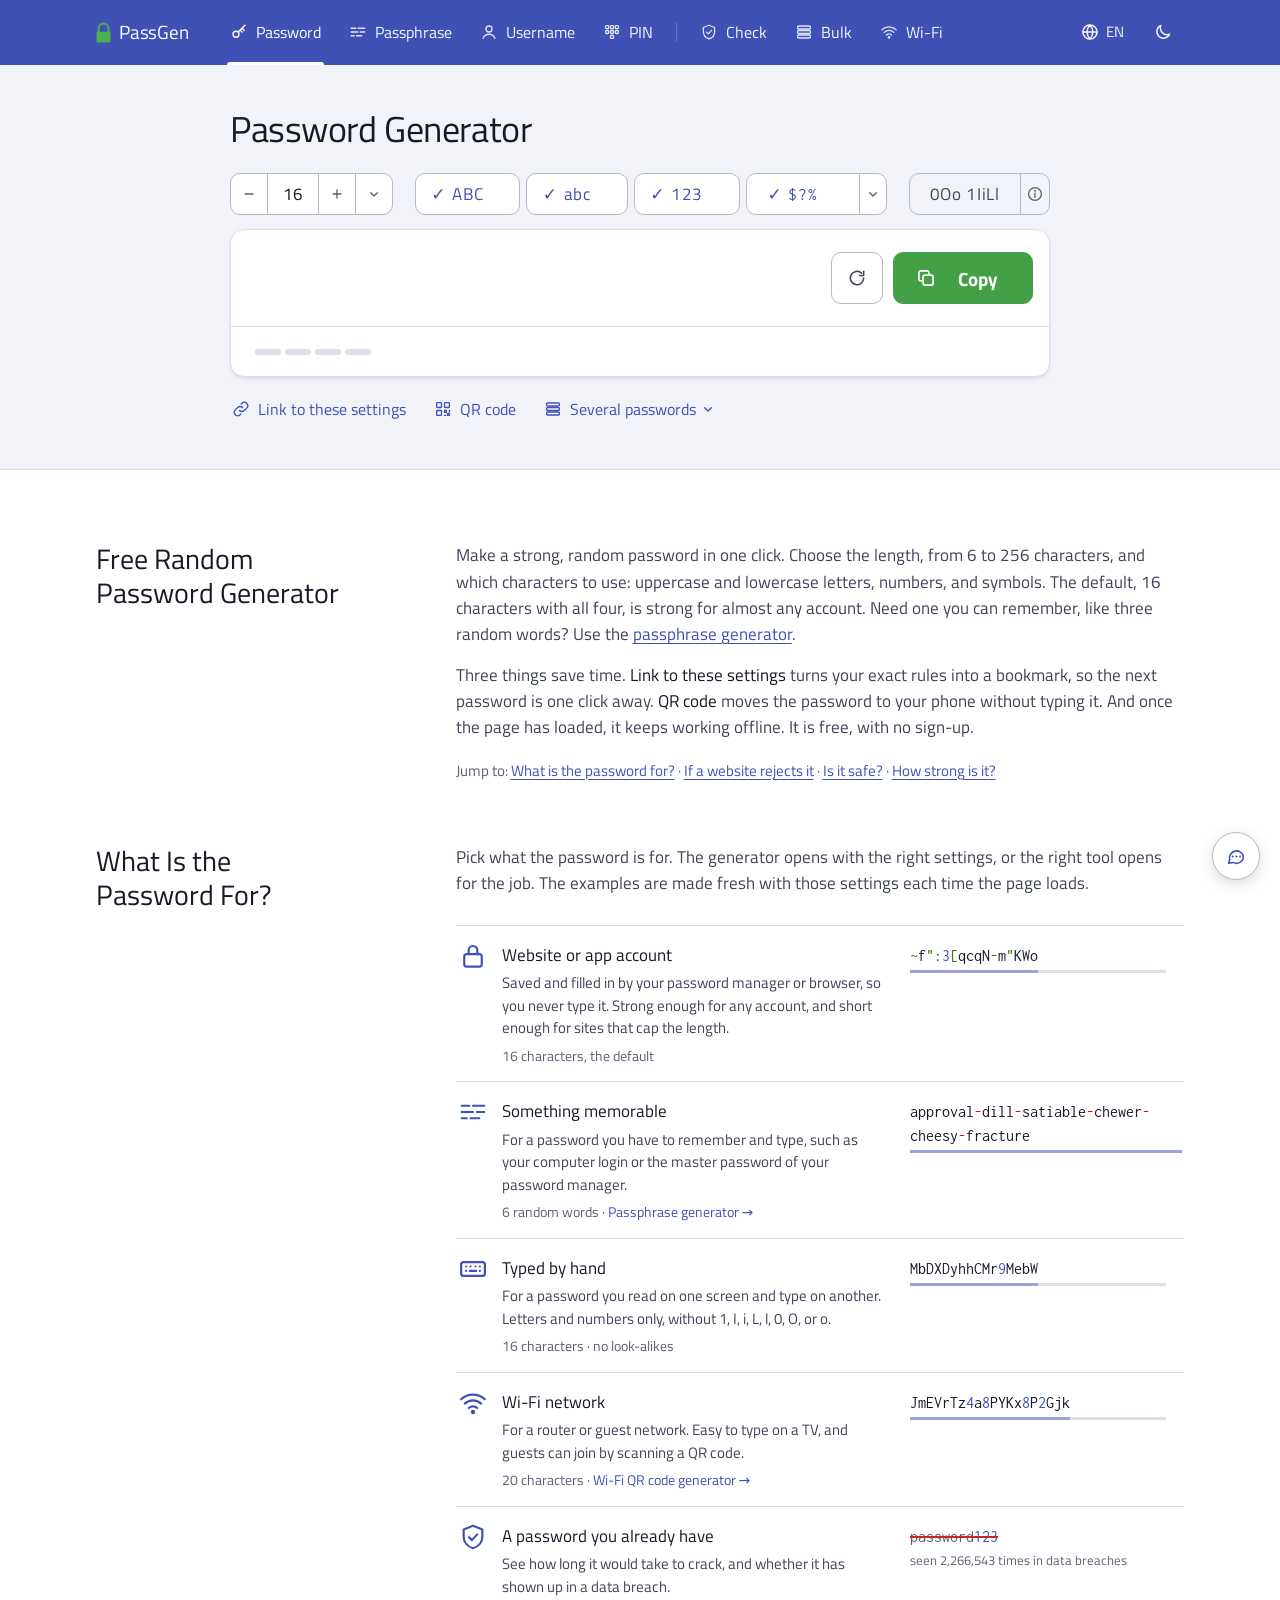
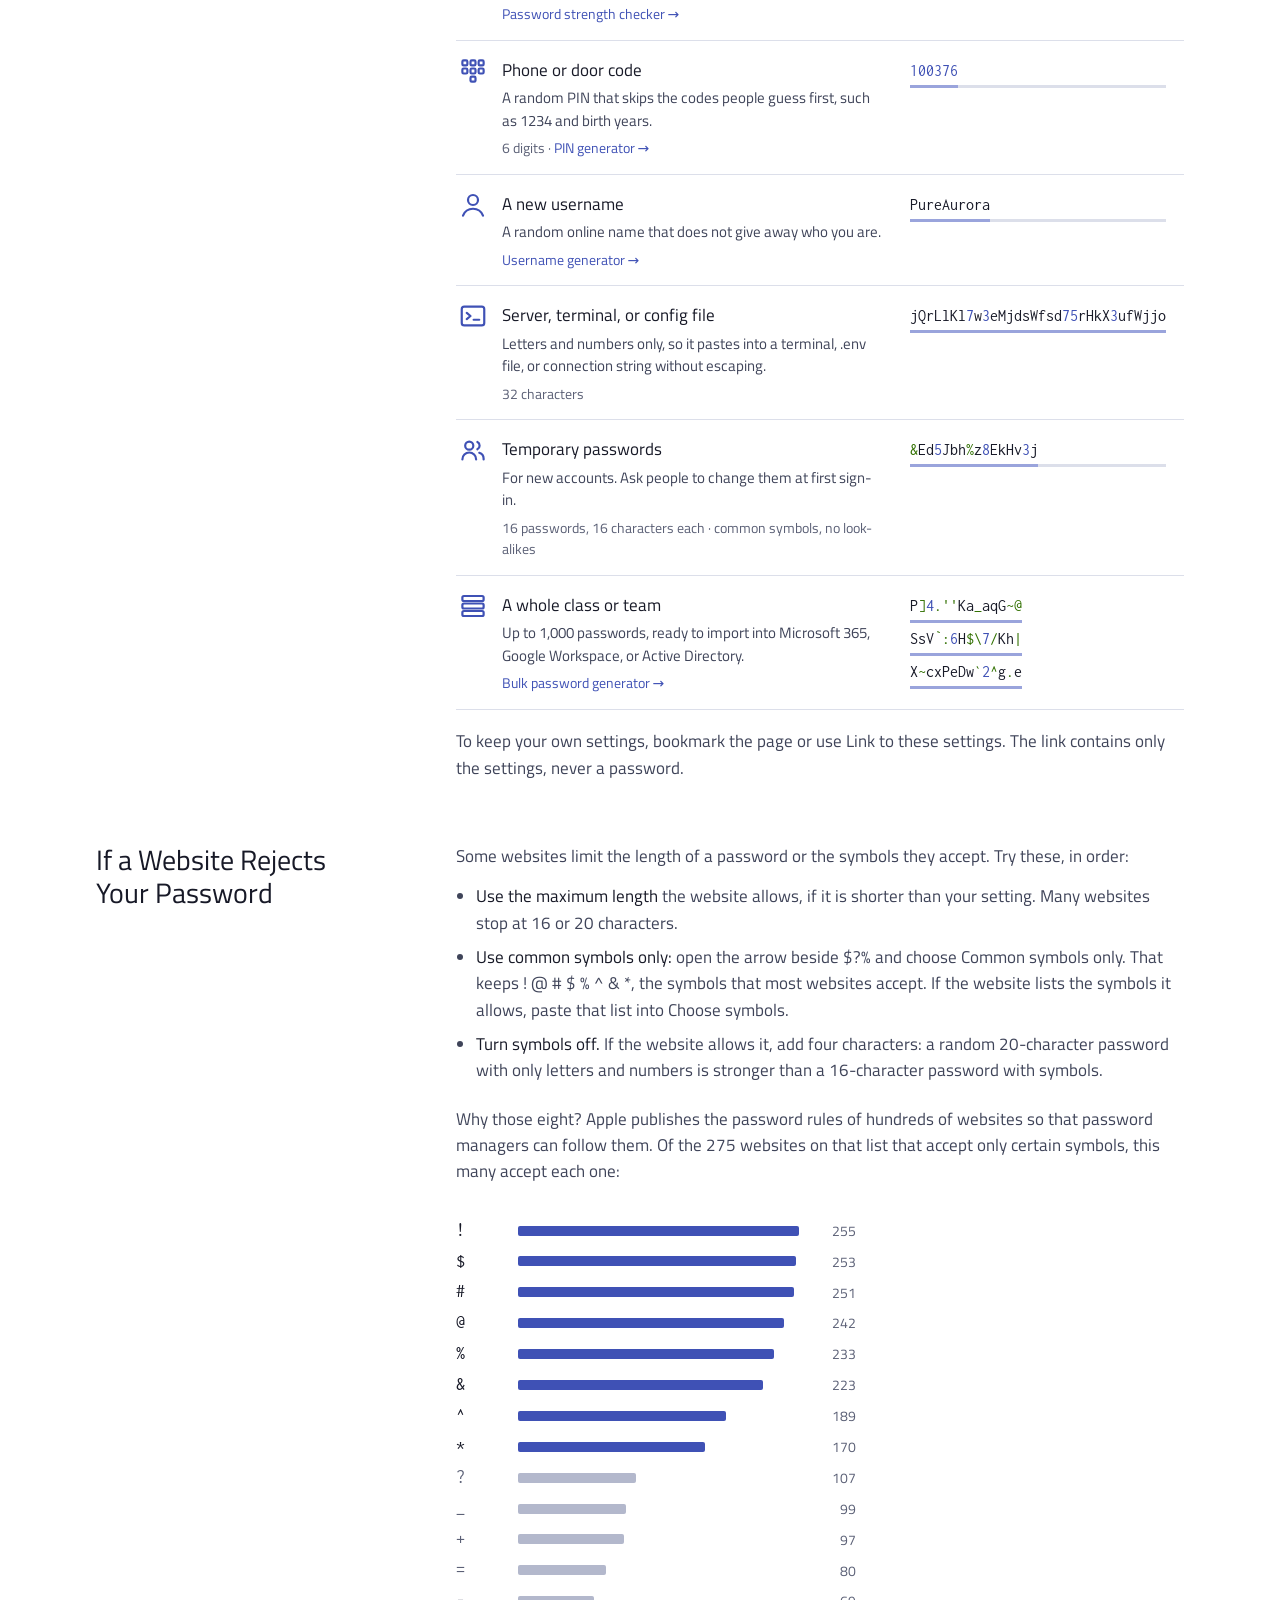
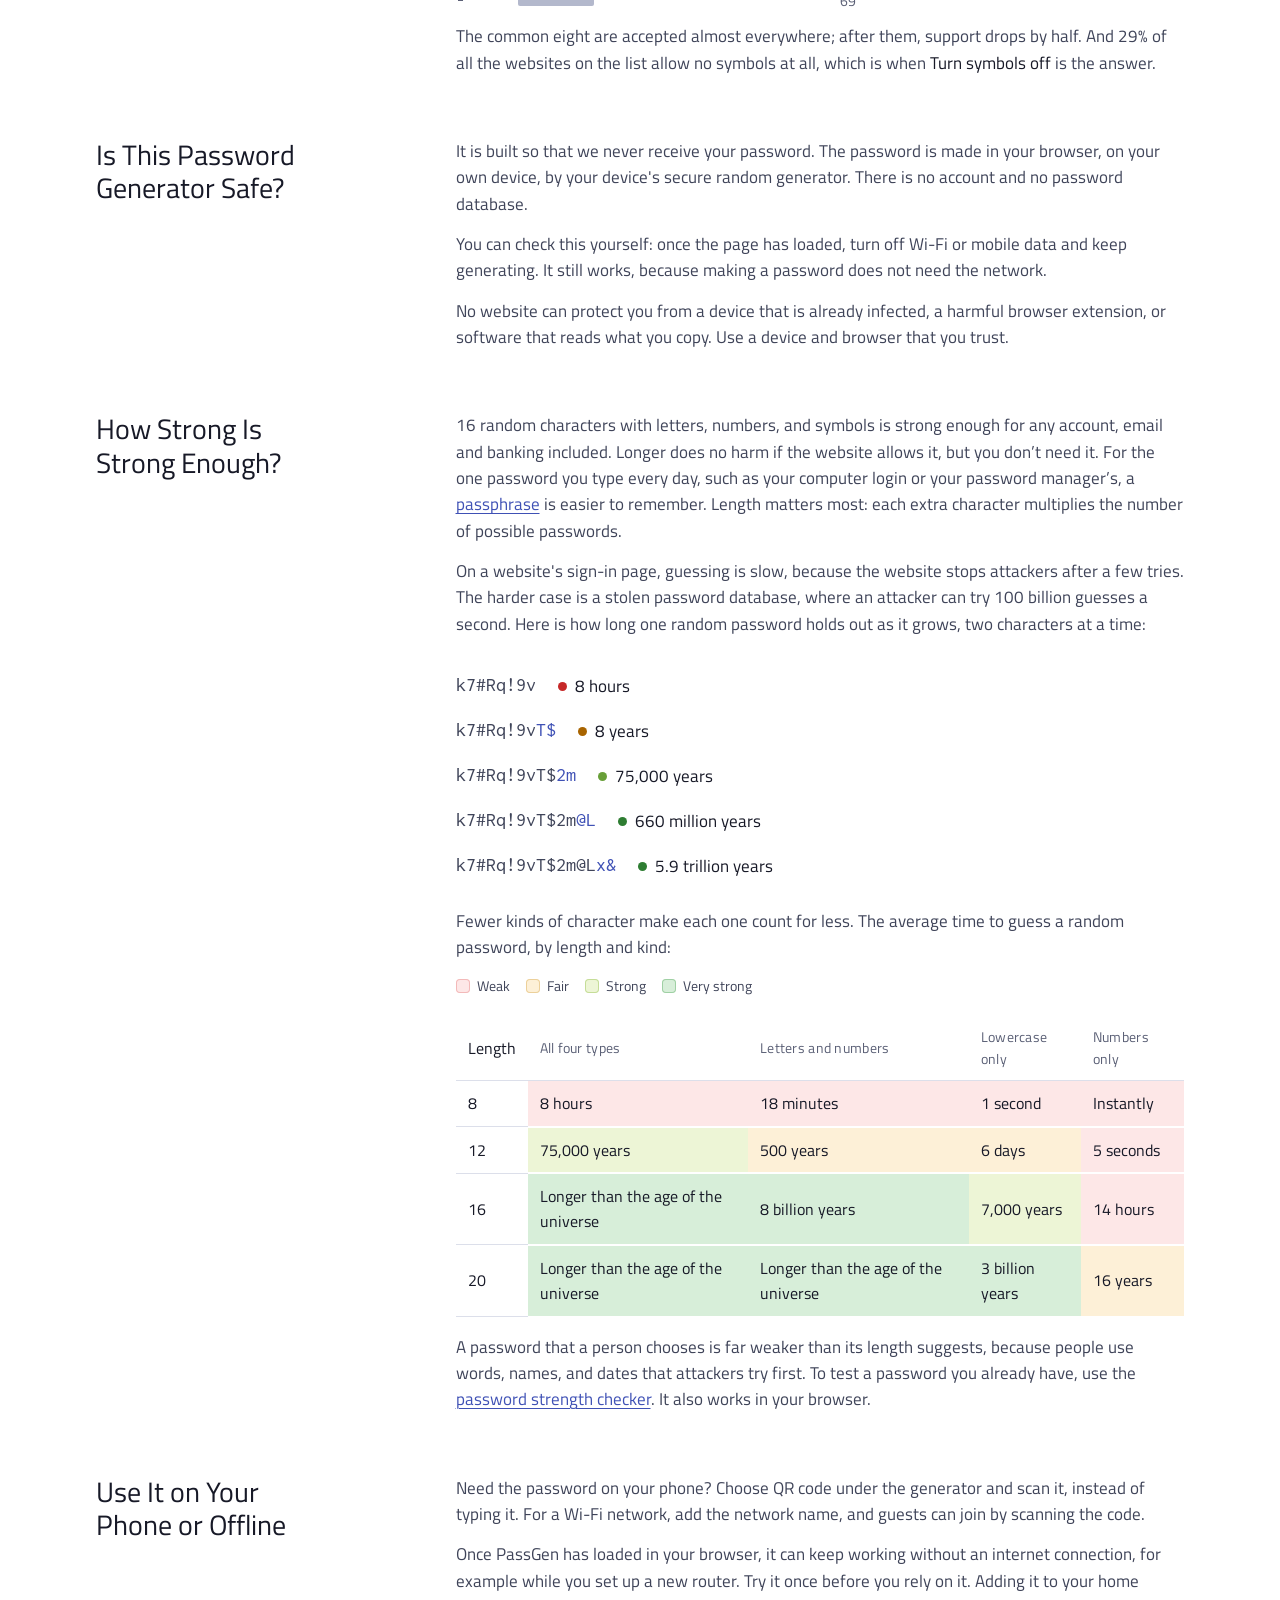
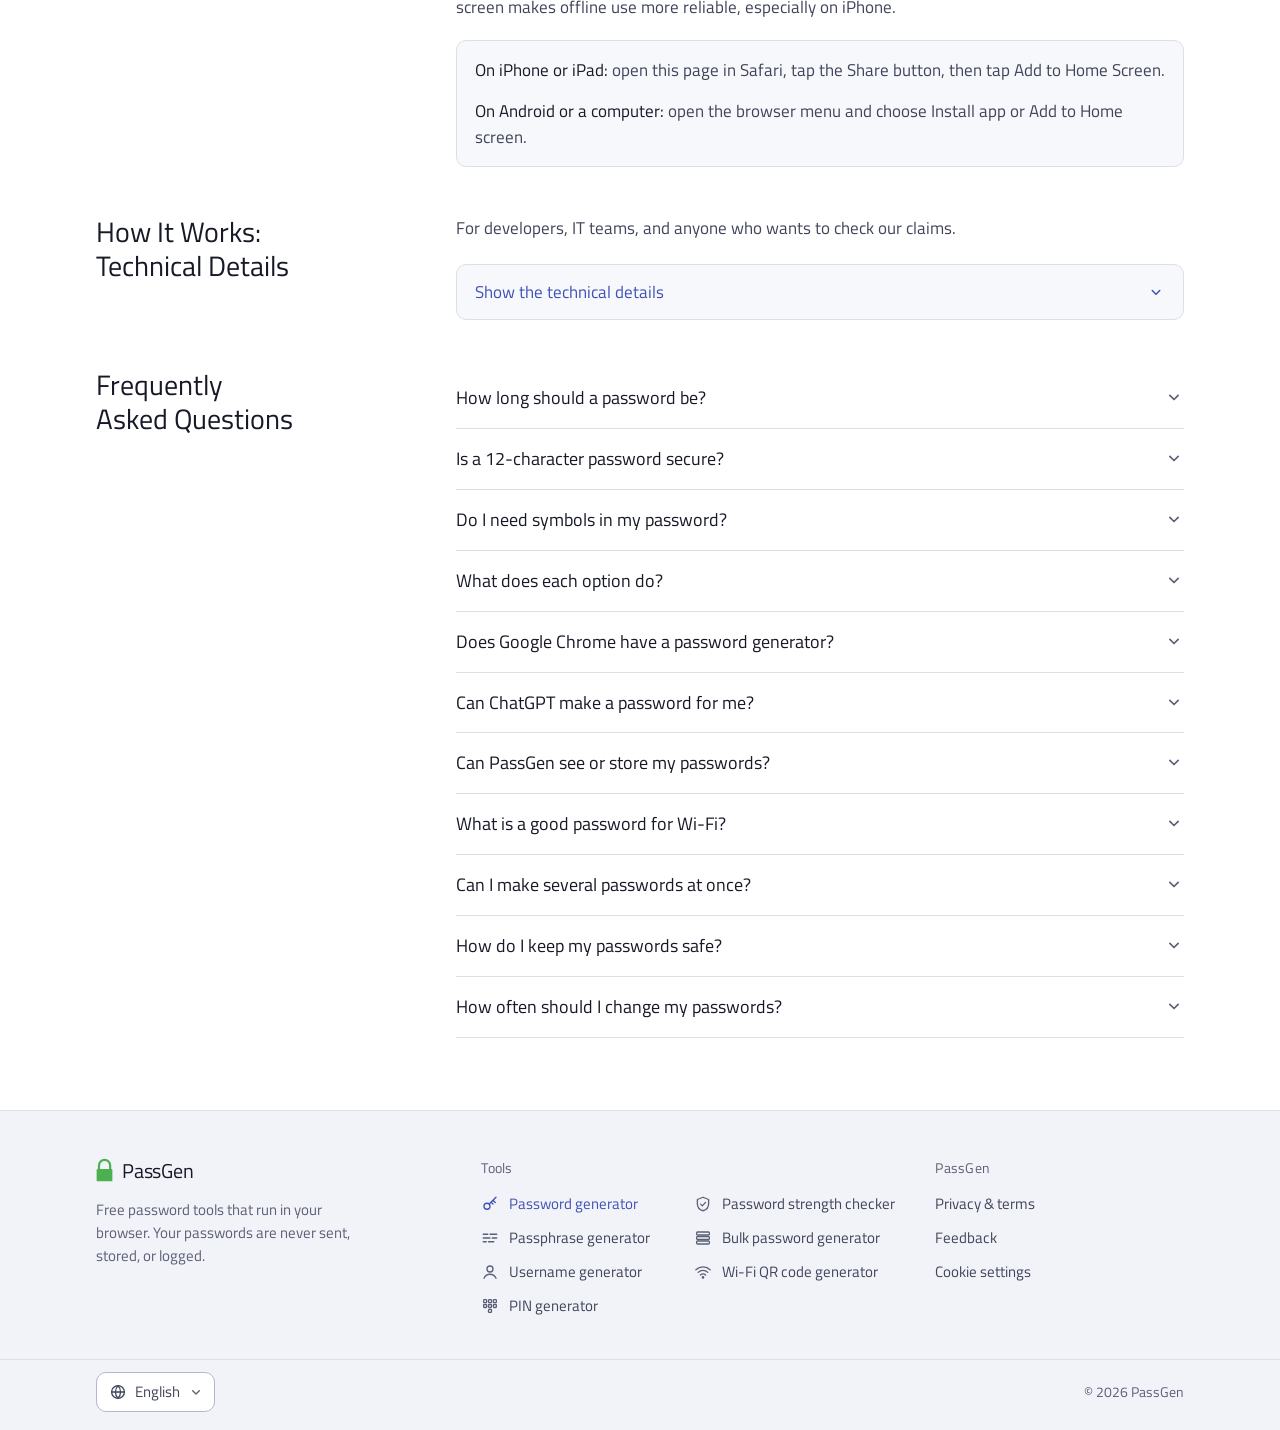
==== commit a1d5c4ee: "fix: remove all passgen.co branding, add missing ru-lat wordlists, fix docker-compose and nginx redi" ====
--- a/index.html
+++ b/index.html
@@ -7,7 +7,7 @@
         }
     } catch(e){}
 })();
-</script> <meta charset="utf-8"><meta http-equiv="Content-Security-Policy" content="default-src 'self'; script-src 'self' 'unsafe-inline'; style-src 'self' 'unsafe-inline'; img-src 'self' data:; font-src 'self'; connect-src 'self' https://api.pwnedpasswords.com; frame-src 'none'; object-src 'none';"> <meta name="viewport" content="width=device-width,initial-scale=1"> <title>PassGen.co: Free Random Password Generator</title> <meta name="description" content="Make a strong random password in one tap. Choose the length and characters, copy it, done. Made in your browser and never sent anywhere."> <link rel="preload" href="/assets/fonts/inconsolata-latin.woff2" as="font" type="font/woff2" crossorigin> <link rel="preload" href="/assets/fonts/titillium-latin.woff2" as="font" type="font/woff2" crossorigin> <style>@font-face { font-family: "Titillium Web"; font-style: normal; font-weight: 400; font-display: swap; src: url("/assets/fonts/titillium-latin.woff2") format("woff2"); unicode-range: U+0-FF, U+131, U+152-153, U+2BB-2BC, U+2C6, U+2DA, U+2DC, U+304, U+308, U+329, U+2000-206F, U+20AC, U+2122, U+2191, U+2193, U+2212, U+2215, U+FEFF, U+FFFD; }@font-face { font-family: "Titillium Web"; font-style: normal; font-weight: 400; font-display: swap; src: url("/assets/fonts/titillium-latin-ext.woff2") format("woff2"); unicode-range: U+100-2BA, U+2BD-2C5, U+2C7-2CC, U+2CE-2D7, U+2DD-2FF, U+304, U+308, U+329, U+1D00-1DBF, U+1E00-1E9F, U+1EF2-1EFF, U+2020, U+20A0-20AB, U+20AD-20C0, U+2113, U+2C60-2C7F, U+A720-A7FF; }@font-face { font-family: Inconsolata; font-style: normal; font-weight: 400; font-display: block; src: url("/assets/fonts/inconsolata-latin.woff2") format("woff2"); unicode-range: U+0-FF, U+131, U+152-153, U+2BB-2BC, U+2C6, U+2DA, U+2DC, U+304, U+308, U+329, U+2000-206F, U+20AC, U+2122, U+2191, U+2193, U+2212, U+2215, U+FEFF, U+FFFD; }@font-face { font-family: Inconsolata; font-style: normal; font-weight: 400; font-display: block; src: url("/assets/fonts/inconsolata-latin-ext.woff2") format("woff2"); unicode-range: U+100-2BA, U+2BD-2C5, U+2C7-2CC, U+2CE-2D7, U+2DD-2FF, U+304, U+308, U+329, U+1D00-1DBF, U+1E00-1E9F, U+1EF2-1EFF, U+2020, U+20A0-20AB, U+20AD-20C0, U+2113, U+2C60-2C7F, U+A720-A7FF; }:root { color-scheme: light; --bg: #ffffff; --band: #f2f3f9; --slab: #ffffff; --sunk: #f7f8fb; --line: #dcdfea; --line-strong: #b3b8cc; --box: #767b90; --ink: #171927; --ink-2: #3f4459; --muted: #5b6076; --brand: #3F51B5; --brand-ink: #3F51B5; --brand-fill: #3F51B5; --brand-soft: #e8eaf6; --brand-line: #9aa4dc; --on-brand: #ffffff; --go: #4CAF50; --go-hover: #5cbb60; --go-ink: #0c2310; --sel: #c5cae9; --sel-ink: #171927; --s-weak: #c62828; --s-fair: #a86400; --s-strong: #3F51B5; --s-vstrong: #2e7d32; --s-empty: #dcdfea; --shadow: 0 1px 2px rgb(23 27 60 / .07),0 3px 8px -4px rgb(23 27 60 / .12); --pop-shadow: 0 10px 20px -8px rgb(23 27 60 / .28),0 2px 6px rgb(23 27 60 / .08); --scrim: rgb(15 17 30 / .38); --ui: "Titillium Web",system-ui,-apple-system,"Segoe UI",Roboto,"Noto Sans",sans-serif; --mono: "Inconsolata",ui-monospace,"SFMono-Regular",Menlo,Consolas,monospace; --r: 10px; --wrap: 880px; --wide: 1136px; --gutter: 24px; }@media (prefers-color-scheme: dark){:root:not([data-theme="light"]) { color-scheme: dark; --bg: #141518; --band: #1b1c21; --slab: #24262d; --sunk: #1e1f25; --line: #33363f; --line-strong: #4d515e; --box: #8a8fa0; --ink: #eceef3; --ink-2: #c6c9d4; --muted: #a3a7b6; --brand-ink: #82b1ff; --brand-fill: #4a5fd0; --brand-soft: #262d4d; --brand-line: #5465c4; --on-brand: #ffffff; --go: #4CAF50; --go-hover: #5cbb60; --go-ink: #0c2310; --sel: #3949ab; --sel-ink: #ffffff; --s-weak: #ef5350; --s-fair: #ffb300; --s-strong: #82b1ff; --s-vstrong: #66bb6a; --s-empty: #393c46; --shadow: 0 1px 2px rgb(0 0 0 / .3),0 3px 8px -4px rgb(0 0 0 / .4); --pop-shadow: 0 10px 20px -8px rgb(0 0 0 / .7),0 2px 6px rgb(0 0 0 / .3); --scrim: rgb(0 0 0 / .55); }}:root[data-theme="dark"] { color-scheme: dark; --bg: #141518; --band: #1b1c21; --slab: #24262d; --sunk: #1e1f25; --line: #33363f; --line-strong: #4d515e; --box: #8a8fa0; --ink: #eceef3; --ink-2: #c6c9d4; --muted: #a3a7b6; --brand-ink: #82b1ff; --brand-fill: #4a5fd0; --brand-soft: #262d4d; --brand-line: #5465c4; --on-brand: #ffffff; --go: #4CAF50; --go-hover: #5cbb60; --go-ink: #0c2310; --sel: #3949ab; --sel-ink: #ffffff; --s-weak: #ef5350; --s-fair: #ffb300; --s-strong: #82b1ff; --s-vstrong: #66bb6a; --s-empty: #393c46; --shadow: 0 1px 2px rgb(0 0 0 / .3),0 3px 8px -4px rgb(0 0 0 / .4); --pop-shadow: 0 10px 20px -8px rgb(0 0 0 / .7),0 2px 6px rgb(0 0 0 / .3); --scrim: rgb(0 0 0 / .55); }*, ::before, ::after { box-sizing: border-box; }html { text-size-adjust: 100%; scrollbar-color: var(--line-strong) transparent; scroll-behavior: smooth; }@media (prefers-reduced-motion: reduce){html { scroll-behavior: auto; }}body { margin: 0px; background: var(--bg); color: var(--ink); font: 400 17px/1.55 var(--ui); font-synthesis: none; -webkit-font-smoothing: antialiased; }body { display: flex; flex-direction: column; min-height: 100dvh; }body > main { flex: 1 0 auto; }main:has(> .band:only-child) { display: flex; flex-direction: column; }::selection { background: var(--sel); color: var(--sel-ink); }a { color: var(--brand-ink); text-underline-offset: 0.2em; text-decoration-thickness: 1px; }a:hover { text-decoration-thickness: 2px; }button, input, select, textarea { font: inherit; color: inherit; }button { cursor: pointer; }:focus-visible { outline: 2px solid var(--brand-ink); outline-offset: 2px; border-radius: 6px; }.ico { width: 20px; height: 20px; flex: 0 0 auto; display: block; }.sr { width: 1px; height: 1px; overflow: hidden; clip: rect(0px, 0px, 0px, 0px); white-space: nowrap; position: absolute !important; }h1, h2, h3 { font-weight: 400; margin: 0px; text-wrap: balance; }.top { background: var(--band); border-bottom: 1px solid var(--line); }.top-in { max-width: var(--wide); margin: 0px auto; padding: 0 var(--gutter); height: 64px; display: flex; align-items: center; gap: 28px; }.brand { display: flex; align-items: center; gap: 10px; color: var(--ink); text-decoration: none; font-size: 22px; letter-spacing: -0.01em; flex: 0 0 auto; }.brand:hover { text-decoration: none; }.brand svg { width: 30px; height: 30px; }.tools { display: flex; align-self: stretch; gap: 2px; flex: 1 1 0%; min-width: 0px; }.tools a { position: relative; display: flex; align-items: center; gap: 8px; padding: 0px 13px; color: var(--ink-2); text-decoration: none; font-size: 16px; white-space: nowrap; }.tools a .ico { width: 18px; height: 18px; color: var(--muted); }.tools a:hover { color: var(--ink); }.tools a[aria-current="page"] { color: var(--brand-ink); }.tools a[aria-current="page"] .ico { color: var(--brand-ink); }.tools a[aria-current="page"]::after { content: ""; position: absolute; inset-inline: 10px; bottom: -1px; height: 3px; border-radius: 3px 3px 0px 0px; background: var(--brand-ink); }.tools .sep { width: 1px; background: var(--line); margin: 22px 8px; }.top-actions { display: flex; align-items: center; gap: 6px; flex: 0 0 auto; }.top-actions .menu-btn { display: none; }.icon-btn { display: inline-flex; align-items: center; justify-content: center; gap: 6px; height: 40px; min-width: 40px; padding: 0px 10px; border-radius: var(--r); border: 1px solid transparent; background: transparent; color: var(--ink-2); }.icon-btn:hover { background: var(--slab); border-color: var(--line); }.lang-btn .code { font-size: 15px; letter-spacing: 0.04em; }.band { background: var(--band); border-bottom: 1px solid var(--line); }.band-in { max-width: var(--wrap); margin: 0px auto; padding: 44px var(--gutter) 40px; }.title { display: flex; flex-wrap: wrap; align-items: baseline; justify-content: space-between; gap: 6px 24px; }h1 { font-size: 36px; line-height: 1.12; letter-spacing: -0.012em; color: var(--ink); }.recipe { display: flex; flex-wrap: wrap; gap: 8px; margin: 24px 0px 14px; padding: 0px; list-style: none; }.chip { display: inline-flex; align-items: center; gap: 8px; height: 42px; padding: 0px 14px; border-radius: var(--r); border: 1px solid var(--line-strong); background: var(--slab); color: var(--ink-2); font-size: 16px; white-space: nowrap; transition: background-color 0.15s, border-color 0.15s, color 0.15s; }.chip:hover { border-color: var(--brand-line); color: var(--ink); }.chip .ico { width: 16px; height: 16px; color: var(--muted); transition: transform 0.2s cubic-bezier(0.2, 0.8, 0.2, 1); }.chip .box { width: 18px; height: 18px; border-radius: 5px; border: 1.5px solid var(--box); display: grid; place-items: center; flex: 0 0 auto; transition: background-color 0.15s, border-color 0.15s; }.chip .box svg { width: 12px; height: 12px; color: var(--on-brand); opacity: 0; transform: scale(0.6); transition: opacity 0.15s, transform 0.2s cubic-bezier(0.2, 0.8, 0.2, 1); }.chip[aria-pressed="true"] { background: var(--brand-soft); border-color: var(--brand-line); color: var(--brand-ink); }.chip[aria-pressed="true"] .box { background: var(--brand-fill); border-color: var(--brand-fill); }.chip[aria-pressed="true"] .box svg { opacity: 1; transform: none; }.chip[aria-pressed="false"] { color: var(--muted); }@keyframes nope { 
+</script> <meta charset="utf-8"><meta http-equiv="Content-Security-Policy" content="default-src 'self'; script-src 'self' 'unsafe-inline'; style-src 'self' 'unsafe-inline'; img-src 'self' data:; font-src 'self'; connect-src 'self' https://api.pwnedpasswords.com; frame-src 'none'; object-src 'none';"> <meta name="viewport" content="width=device-width,initial-scale=1"> <title>PassGen: Free Random Password Generator</title> <meta name="description" content="Make a strong random password in one tap. Choose the length and characters, copy it, done. Made in your browser and never sent anywhere."> <link rel="preload" href="/assets/fonts/inconsolata-latin.woff2" as="font" type="font/woff2" crossorigin> <link rel="preload" href="/assets/fonts/titillium-latin.woff2" as="font" type="font/woff2" crossorigin> <style>@font-face { font-family: "Titillium Web"; font-style: normal; font-weight: 400; font-display: swap; src: url("/assets/fonts/titillium-latin.woff2") format("woff2"); unicode-range: U+0-FF, U+131, U+152-153, U+2BB-2BC, U+2C6, U+2DA, U+2DC, U+304, U+308, U+329, U+2000-206F, U+20AC, U+2122, U+2191, U+2193, U+2212, U+2215, U+FEFF, U+FFFD; }@font-face { font-family: "Titillium Web"; font-style: normal; font-weight: 400; font-display: swap; src: url("/assets/fonts/titillium-latin-ext.woff2") format("woff2"); unicode-range: U+100-2BA, U+2BD-2C5, U+2C7-2CC, U+2CE-2D7, U+2DD-2FF, U+304, U+308, U+329, U+1D00-1DBF, U+1E00-1E9F, U+1EF2-1EFF, U+2020, U+20A0-20AB, U+20AD-20C0, U+2113, U+2C60-2C7F, U+A720-A7FF; }@font-face { font-family: Inconsolata; font-style: normal; font-weight: 400; font-display: block; src: url("/assets/fonts/inconsolata-latin.woff2") format("woff2"); unicode-range: U+0-FF, U+131, U+152-153, U+2BB-2BC, U+2C6, U+2DA, U+2DC, U+304, U+308, U+329, U+2000-206F, U+20AC, U+2122, U+2191, U+2193, U+2212, U+2215, U+FEFF, U+FFFD; }@font-face { font-family: Inconsolata; font-style: normal; font-weight: 400; font-display: block; src: url("/assets/fonts/inconsolata-latin-ext.woff2") format("woff2"); unicode-range: U+100-2BA, U+2BD-2C5, U+2C7-2CC, U+2CE-2D7, U+2DD-2FF, U+304, U+308, U+329, U+1D00-1DBF, U+1E00-1E9F, U+1EF2-1EFF, U+2020, U+20A0-20AB, U+20AD-20C0, U+2113, U+2C60-2C7F, U+A720-A7FF; }:root { color-scheme: light; --bg: #ffffff; --band: #f2f3f9; --slab: #ffffff; --sunk: #f7f8fb; --line: #dcdfea; --line-strong: #b3b8cc; --box: #767b90; --ink: #171927; --ink-2: #3f4459; --muted: #5b6076; --brand: #3F51B5; --brand-ink: #3F51B5; --brand-fill: #3F51B5; --brand-soft: #e8eaf6; --brand-line: #9aa4dc; --on-brand: #ffffff; --go: #4CAF50; --go-hover: #5cbb60; --go-ink: #0c2310; --sel: #c5cae9; --sel-ink: #171927; --s-weak: #c62828; --s-fair: #a86400; --s-strong: #3F51B5; --s-vstrong: #2e7d32; --s-empty: #dcdfea; --shadow: 0 1px 2px rgb(23 27 60 / .07),0 3px 8px -4px rgb(23 27 60 / .12); --pop-shadow: 0 10px 20px -8px rgb(23 27 60 / .28),0 2px 6px rgb(23 27 60 / .08); --scrim: rgb(15 17 30 / .38); --ui: "Titillium Web",system-ui,-apple-system,"Segoe UI",Roboto,"Noto Sans",sans-serif; --mono: "Inconsolata",ui-monospace,"SFMono-Regular",Menlo,Consolas,monospace; --r: 10px; --wrap: 880px; --wide: 1136px; --gutter: 24px; }@media (prefers-color-scheme: dark){:root:not([data-theme="light"]) { color-scheme: dark; --bg: #141518; --band: #1b1c21; --slab: #24262d; --sunk: #1e1f25; --line: #33363f; --line-strong: #4d515e; --box: #8a8fa0; --ink: #eceef3; --ink-2: #c6c9d4; --muted: #a3a7b6; --brand-ink: #82b1ff; --brand-fill: #4a5fd0; --brand-soft: #262d4d; --brand-line: #5465c4; --on-brand: #ffffff; --go: #4CAF50; --go-hover: #5cbb60; --go-ink: #0c2310; --sel: #3949ab; --sel-ink: #ffffff; --s-weak: #ef5350; --s-fair: #ffb300; --s-strong: #82b1ff; --s-vstrong: #66bb6a; --s-empty: #393c46; --shadow: 0 1px 2px rgb(0 0 0 / .3),0 3px 8px -4px rgb(0 0 0 / .4); --pop-shadow: 0 10px 20px -8px rgb(0 0 0 / .7),0 2px 6px rgb(0 0 0 / .3); --scrim: rgb(0 0 0 / .55); }}:root[data-theme="dark"] { color-scheme: dark; --bg: #141518; --band: #1b1c21; --slab: #24262d; --sunk: #1e1f25; --line: #33363f; --line-strong: #4d515e; --box: #8a8fa0; --ink: #eceef3; --ink-2: #c6c9d4; --muted: #a3a7b6; --brand-ink: #82b1ff; --brand-fill: #4a5fd0; --brand-soft: #262d4d; --brand-line: #5465c4; --on-brand: #ffffff; --go: #4CAF50; --go-hover: #5cbb60; --go-ink: #0c2310; --sel: #3949ab; --sel-ink: #ffffff; --s-weak: #ef5350; --s-fair: #ffb300; --s-strong: #82b1ff; --s-vstrong: #66bb6a; --s-empty: #393c46; --shadow: 0 1px 2px rgb(0 0 0 / .3),0 3px 8px -4px rgb(0 0 0 / .4); --pop-shadow: 0 10px 20px -8px rgb(0 0 0 / .7),0 2px 6px rgb(0 0 0 / .3); --scrim: rgb(0 0 0 / .55); }*, ::before, ::after { box-sizing: border-box; }html { text-size-adjust: 100%; scrollbar-color: var(--line-strong) transparent; scroll-behavior: smooth; }@media (prefers-reduced-motion: reduce){html { scroll-behavior: auto; }}body { margin: 0px; background: var(--bg); color: var(--ink); font: 400 17px/1.55 var(--ui); font-synthesis: none; -webkit-font-smoothing: antialiased; }body { display: flex; flex-direction: column; min-height: 100dvh; }body > main { flex: 1 0 auto; }main:has(> .band:only-child) { display: flex; flex-direction: column; }::selection { background: var(--sel); color: var(--sel-ink); }a { color: var(--brand-ink); text-underline-offset: 0.2em; text-decoration-thickness: 1px; }a:hover { text-decoration-thickness: 2px; }button, input, select, textarea { font: inherit; color: inherit; }button { cursor: pointer; }:focus-visible { outline: 2px solid var(--brand-ink); outline-offset: 2px; border-radius: 6px; }.ico { width: 20px; height: 20px; flex: 0 0 auto; display: block; }.sr { width: 1px; height: 1px; overflow: hidden; clip: rect(0px, 0px, 0px, 0px); white-space: nowrap; position: absolute !important; }h1, h2, h3 { font-weight: 400; margin: 0px; text-wrap: balance; }.top { background: var(--band); border-bottom: 1px solid var(--line); }.top-in { max-width: var(--wide); margin: 0px auto; padding: 0 var(--gutter); height: 64px; display: flex; align-items: center; gap: 28px; }.brand { display: flex; align-items: center; gap: 10px; color: var(--ink); text-decoration: none; font-size: 22px; letter-spacing: -0.01em; flex: 0 0 auto; }.brand:hover { text-decoration: none; }.brand svg { width: 30px; height: 30px; }.tools { display: flex; align-self: stretch; gap: 2px; flex: 1 1 0%; min-width: 0px; }.tools a { position: relative; display: flex; align-items: center; gap: 8px; padding: 0px 13px; color: var(--ink-2); text-decoration: none; font-size: 16px; white-space: nowrap; }.tools a .ico { width: 18px; height: 18px; color: var(--muted); }.tools a:hover { color: var(--ink); }.tools a[aria-current="page"] { color: var(--brand-ink); }.tools a[aria-current="page"] .ico { color: var(--brand-ink); }.tools a[aria-current="page"]::after { content: ""; position: absolute; inset-inline: 10px; bottom: -1px; height: 3px; border-radius: 3px 3px 0px 0px; background: var(--brand-ink); }.tools .sep { width: 1px; background: var(--line); margin: 22px 8px; }.top-actions { display: flex; align-items: center; gap: 6px; flex: 0 0 auto; }.top-actions .menu-btn { display: none; }.icon-btn { display: inline-flex; align-items: center; justify-content: center; gap: 6px; height: 40px; min-width: 40px; padding: 0px 10px; border-radius: var(--r); border: 1px solid transparent; background: transparent; color: var(--ink-2); }.icon-btn:hover { background: var(--slab); border-color: var(--line); }.lang-btn .code { font-size: 15px; letter-spacing: 0.04em; }.band { background: var(--band); border-bottom: 1px solid var(--line); }.band-in { max-width: var(--wrap); margin: 0px auto; padding: 44px var(--gutter) 40px; }.title { display: flex; flex-wrap: wrap; align-items: baseline; justify-content: space-between; gap: 6px 24px; }h1 { font-size: 36px; line-height: 1.12; letter-spacing: -0.012em; color: var(--ink); }.recipe { display: flex; flex-wrap: wrap; gap: 8px; margin: 24px 0px 14px; padding: 0px; list-style: none; }.chip { display: inline-flex; align-items: center; gap: 8px; height: 42px; padding: 0px 14px; border-radius: var(--r); border: 1px solid var(--line-strong); background: var(--slab); color: var(--ink-2); font-size: 16px; white-space: nowrap; transition: background-color 0.15s, border-color 0.15s, color 0.15s; }.chip:hover { border-color: var(--brand-line); color: var(--ink); }.chip .ico { width: 16px; height: 16px; color: var(--muted); transition: transform 0.2s cubic-bezier(0.2, 0.8, 0.2, 1); }.chip .box { width: 18px; height: 18px; border-radius: 5px; border: 1.5px solid var(--box); display: grid; place-items: center; flex: 0 0 auto; transition: background-color 0.15s, border-color 0.15s; }.chip .box svg { width: 12px; height: 12px; color: var(--on-brand); opacity: 0; transform: scale(0.6); transition: opacity 0.15s, transform 0.2s cubic-bezier(0.2, 0.8, 0.2, 1); }.chip[aria-pressed="true"] { background: var(--brand-soft); border-color: var(--brand-line); color: var(--brand-ink); }.chip[aria-pressed="true"] .box { background: var(--brand-fill); border-color: var(--brand-fill); }.chip[aria-pressed="true"] .box svg { opacity: 1; transform: none; }.chip[aria-pressed="false"] { color: var(--muted); }@keyframes nope { 
   20%, 60% { transform: translateX(-4px); }
   40%, 80% { transform: translateX(4px); }
 }.recipe .gap { width: 8px; }.recipe li { display: flex; }.recipe li > .chip { flex: 1 1 0%; justify-content: center; }.slab { background: var(--slab); border: 1px solid var(--line); border-radius: 14px; box-shadow: var(--shadow); }.slab-main { display: grid; grid-template-columns: minmax(0px, 1fr) auto auto; align-items: center; gap: 10px; padding: 16px 16px 16px 24px; padding-inline: 24px 16px; }.out { min-width: 0px; height: 64px; display: flex; align-items: center; font-family: var(--mono); color: var(--ink); direction: ltr; unicode-bidi: isolate; }.out-text { display: block; white-space: nowrap; overflow: hidden; font-size: 40px; line-height: 1.2; letter-spacing: 0.01em; font-variant-ligatures: none; }[dir="rtl"] .out { justify-content: flex-end; }.btn { display: inline-flex; align-items: center; justify-content: center; gap: 10px; height: 52px; padding: 0px 22px; border-radius: var(--r); border: 1px solid var(--line-strong); background: var(--slab); color: var(--ink); font-size: 18px; white-space: nowrap; transition: background-color 0.15s, border-color 0.15s, transform 0.1s; }.btn:active { transform: translateY(1px); }.btn .ico { width: 20px; height: 20px; }.btn-icon { width: 52px; padding: 0px; color: var(--ink-2); }.btn-icon:hover { border-color: var(--brand-line); color: var(--brand-ink); }.btn-icon .ico { transition: transform 0.45s cubic-bezier(0.2, 0.8, 0.2, 1); }.btn-go { background: var(--go); border-color: var(--go); color: var(--go-ink); min-width: 132px; }.btn-go:hover { background: var(--go-hover); border-color: var(--go-hover); }.btn-go .labels { display: grid; }.btn-go .labels > span { grid-area: 1 / 1; transition: opacity 0.15s; }.btn-go .labels > span[hidden] { display: block; visibility: hidden; opacity: 0; }.btn-go .ic-wrap { display: grid; width: 20px; height: 20px; }.btn-go .ic-wrap svg { width: 20px; height: 20px; grid-area: 1 / 1; transition: opacity 0.15s, transform 0.25s cubic-bezier(0.2, 0.8, 0.2, 1); }.btn-go .ic-done { opacity: 0; transform: scale(0.5); }.slab-foot { display: flex; align-items: center; gap: 14px; padding: 12px 24px; border-top: 1px solid var(--line); font-size: 15px; color: var(--muted); min-height: 48px; }.meter { display: flex; gap: 4px; flex: 0 0 auto; }.meter i { width: 26px; height: 6px; border-radius: 3px; background: var(--s-empty); transition: background-color 0.25s; }.meter[data-l="4"] i:nth-child(-n+4) { background: var(--s-vstrong); }.verdict { color: var(--ink); font-size: 16px; }.foot-sp { flex: 1 1 0%; }.bits { font-variant-numeric: tabular-nums; white-space: nowrap; }.after { display: flex; flex-wrap: wrap; gap: 4px 8px; margin-top: 12px; margin-inline-start: -8px; }.link-btn { display: inline-flex; align-items: center; gap: 8px; height: 40px; padding: 0px 10px; border: 0px; border-radius: 8px; background: none; color: var(--brand-ink); font-size: 16px; }.link-btn .ico { width: 18px; height: 18px; }.link-btn:hover { background: var(--brand-soft); }.btn:disabled { opacity: 0.5; cursor: not-allowed; }@starting-style {
@@ -24,5 +24,5 @@
 }.guide section[id] { scroll-margin-top: -24px; }@media (max-width: 860px){.guide section[id] { scroll-margin-top: -12px; }}html[data-theme]:root { --s-strong: #689F38; }html[data-theme="dark"]:root { --s-strong: #9CCC65; }.after { align-items: center; }@media (min-width: 1000px){.band-in:not(.bulk-in) { max-width: var(--wide); padding-inline: calc(var(--gutter) + var(--rail, 154px)); }.guide { max-width: var(--wide); }.guide section { max-width: none; display: grid; grid-template-columns: minmax(0px, 1fr) minmax(0px, 2.4fr); column-gap: 56px; }.guide section > * { grid-column: 2; }.guide section > h2 { grid-area: 1 / 1 / span 40; align-self: start; }.recipe { gap: 6px; }.recipe .chip { padding-inline: 12px; }.recipe .gap { width: 4px; }}@media (min-width: 1000px){.recipe { gap: 5px; }.recipe .chip { padding-inline: 10px; }.recipe .gap { width: 3px; }}@media (min-width: 1000px){.recipe .r-set .chip:not(.chip-more) { padding-inline: 24px; }.recipe .gap { width: 0px; }.recipe { gap: 4px; }}@media (min-width: 1000px){.recipe:not(.compact) { justify-content: space-between; }}@media (min-width: 1000px){:root.tool-wide .band-in:not(.bulk-in) { padding-inline: var(--gutter); }}@media (min-width: 1000px){.recipe:not(.compact) { justify-content: flex-start; }.recipe:not(.compact) > li > .chip { width: 100%; }}.recipe .split { display: flex; flex: 1 1 0%; min-width: 0px; }.recipe .split > .chip:first-child { flex: 1 1 0%; border-start-end-radius: 0px; border-end-end-radius: 0px; }.recipe .chip.chip-more { flex: 0 0 auto; position: relative; padding-inline: 7px; margin-inline-start: -1px; border-start-start-radius: 0px; border-end-start-radius: 0px; color: var(--muted); }.recipe .chip.chip-more.on { background: var(--brand-soft); border-color: var(--brand-line); color: var(--brand-ink); }.recipe .chip.chip-more .chev { width: 16px; height: 16px; transition: transform 0.15s; }.after #c-am .chev { width: 16px; height: 16px; margin-inline-start: -4px; }@media (max-width: 999px){.recipe > li.r-len { grid-column: span 6; }.recipe > li.r-look { grid-column: span 6; }.recipe > li.r-set { grid-column: span 3; }.recipe .r-len { order: 1; }.recipe .r-look { order: 2; }.recipe .r-set { order: 3; }}.recipe .chip.chip-info { padding-inline: 9px; }.recipe .chip.chip-info .ico { width: 18px; height: 18px; }@media (max-width: 999px){.recipe.pw-row { grid-template-columns: repeat(24, minmax(0px, 1fr)); }.recipe.pw-row > li.r-len, .recipe.pw-row > li.r-look { grid-column: span 12; }.recipe.pw-row > li.r-set { grid-column: span 5; }.recipe.pw-row > li.r-sy { grid-column: span 9; }.recipe.pw-row .chip.chip-more { min-width: 44px; justify-content: center; }.recipe.pw-row .r-set .chip { padding-inline: 6px; gap: 6px; }}@media (min-width: 1000px){.recipe.pw-row .chip.chip-info { padding-inline: 6px; }.recipe.pw-row .chip.chip-more { padding-inline: 5px; }.recipe.pw-row .r-look .chip:first-child { padding-inline: 8px; gap: 7px; }.recipe.pw-row .r-len .chip { padding-inline: 10px; }}@media (min-width: 1000px){.recipe.pw-row { gap: 3px; }}@media (max-width: 999px){.recipe.pw-row:not(.look-own) > li.r-len { grid-column: span 11; }.recipe.pw-row:not(.look-own) > li.r-look { grid-column: span 13; }.recipe.pw-row .r-look .chip:first-child { padding-inline: 9px; gap: 7px; }}.sim-ch { letter-spacing: 0.06em; white-space: nowrap; }@media (max-width: 999px){.recipe.pw-row:not(.look-own) > li.r-len { grid-column: span 12; }.recipe.pw-row:not(.look-own) > li.r-look { grid-column: span 12; }}.recipe .len-split { display: flex; flex: 1 1 0%; min-width: 0px; }.recipe .len-split > .chip { border-radius: 0px; margin-inline-start: -1px; justify-content: center; }.recipe .len-split > .chip:first-child { margin-inline-start: 0px; border-start-start-radius: var(--r); border-end-start-radius: var(--r); }.recipe .len-split > .chip:last-child { border-start-end-radius: var(--r); border-end-end-radius: var(--r); }.recipe .len-split .step { flex: 0 0 auto; width: 38px; padding: 0px; color: var(--ink-2); }.recipe .len-split .step .ico { width: 16px; height: 16px; }.recipe .len-split .step:disabled { color: var(--line-strong); cursor: default; }.recipe .len-split .len-num { flex: 1 1 0%; min-width: 0px; padding-inline: 6px; cursor: default; font-variant-numeric: tabular-nums; font-size: 17px; color: var(--ink); }.recipe .len-split .len-num:hover { border-color: var(--line-strong); }.recipe .len-split .chip-more { color: var(--ink-2); }@media (max-width: 999px){.recipe.pw-row:not(.look-own) > li.r-len { grid-column: span 13; }.recipe.pw-row:not(.look-own) > li.r-look { grid-column: span 11; }.recipe.pw-row .len-split .step { width: 44px; }.recipe.pw-row .len-split .chip-more { min-width: 40px; }}.recipe .len-split > .chip.step:first-child { flex: 0 0 auto; }.recipe .len-split > .chip.step { flex: 0 0 auto; }@media (max-width: 999px){.recipe.pw-row .len-split .chip-more { min-width: 44px; }}@media (max-width: 359px){.recipe.pw-row > li.r-len, .recipe.pw-row.look-own > li.r-len { grid-column: span 24; order: 1; }.recipe.pw-row > li.r-set { grid-column: span 8; order: 2; }.recipe.pw-row > li.r-set.r-sy { grid-column: span 12; order: 3; }.recipe.pw-row > li.r-look, .recipe.pw-row.look-own > li.r-look { grid-column: span 12; order: 4; }}@media (max-width: 359px){.recipe.pw-row:not(.look-own) > li.r-len { grid-column: span 24; }.recipe.pw-row:not(.look-own) > li.r-look { grid-column: span 12; }}.recipe .len-split input.len-num { width: auto; min-width: 0px; text-align: center; font-style: inherit; font-variant: inherit; font-weight: inherit; font-stretch: inherit; line-height: inherit; font-family: inherit; font-optical-sizing: inherit; font-size-adjust: inherit; font-kerning: inherit; font-feature-settings: inherit; font-variation-settings: inherit; font-language-override: inherit; font-size: 17px; color: var(--ink); background: var(--slab); cursor: text; outline: none; }.recipe .len-split input.len-num:focus { box-shadow: inset 0 0 0 2px var(--brand-ink); border-color: var(--brand-ink); position: relative; z-index: 1; }@media (min-width: 1000px){.recipe.pw-row { gap: 6px; }.recipe.pw-row .gap { width: 10px; }}.pin-hint { margin: 8px 0px 0px; font-size: 15px; color: var(--ink-2); }.pin-hint a { color: var(--brand-ink); }@media (max-width: 999px){.recipe.pw-row .len-split input.len-num { padding-inline: 1px; font-size: 16px; }}@media (hover: hover) and (pointer: fine){.recipe .len-split input.len-num { cursor: ew-resize; }:root.scrubbing, :root.scrubbing * { cursor: ew-resize !important; user-select: none; }}.recipe .split > .chip:first-child { justify-content: center; }.recipe .look-tog .sim-ch { font-size: 17px; letter-spacing: 0.08em; }.recipe .look-tog[aria-pressed="false"] { color: var(--ink-2); }.recipe.pw-row .chip .box { display: none; }.recipe.pw-row .r-set .chip, .recipe.pw-row .look-tog { gap: 0px; }.recipe.pw-row .r-set .chip > span:not(.sr), .recipe.pw-row .look-tog .sim-ch { font-size: 17px; letter-spacing: 0.04em; }.recipe.pw-row .r-set .chip[aria-pressed="false"] > span:not(.sr), .recipe.pw-row .look-tog[aria-pressed="false"] .sim-ch { text-decoration: line-through 2px; color: var(--muted); }.recipe.pw-row .look-tog[aria-pressed="false"] { background: var(--slab); border-color: var(--line-strong); }@media (min-width: 1000px){.recipe.pw-row .len-split .len-num { flex: 0 0 auto; width: 4.2ch; padding-inline: 4px; }.recipe.pw-row .len-split { flex: 0 0 auto; }}@media (min-width: 1000px){.recipe.pw-row .len-split .len-num { width: calc(4.2ch + 10px); }}@media (min-width: 1000px){.recipe.pw-row:not(.compact) > li:not(.gap):not(.r-len) { flex: 1 1 auto; }.recipe.pw-row:not(.compact) > li.r-len { flex: 0 0 auto; }}.btn-icon .ico { transition: none; }@keyframes pg-turn { 
   0% { transform: rotate(0deg); }
   100% { transform: rotate(360deg); }
-}.recipe.pw-row .look-tog[aria-pressed="false"] { background: var(--slab); border-color: var(--line-strong); color: var(--ink-2); }.recipe.pw-row .look-tog[aria-pressed="false"] .sim-ch { text-decoration: none; color: var(--ink-2); }.stack { display: inline-grid; justify-items: center; }.stack > * { grid-area: 1 / 1; }.stack > .sizer { visibility: hidden; white-space: nowrap; }.stack { justify-items: start; }.recipe.pw-row .r-set .chip[aria-pressed="false"], .recipe.pw-row .look-tog[aria-pressed="false"], .recipe.pp-row .opt-tog[aria-pressed="false"], .recipe .chip.chip-more:not(.on):is(#c-sym, #c-look-i) { background: transparent; border-color: var(--line-strong); box-shadow: none; }.recipe.pw-row .r-set .chip[aria-pressed="true"], .recipe.pw-row .look-tog[aria-pressed="true"], .recipe.pp-row .opt-tog[aria-pressed="true"], .recipe .chip.chip-more.on { background: var(--brand-soft); border-color: var(--brand-line); color: var(--brand-ink); }.recipe.pw-row .r-set .chip[aria-pressed="true"], .recipe.pw-row .look-tog[aria-pressed="true"], .recipe.pp-row .opt-tog[aria-pressed="true"], .recipe .chip.chip-more.on { background: color-mix(in srgb,var(--brand-fill) 17%,var(--slab)); border-color: color-mix(in srgb,var(--brand-fill) 60%,var(--slab)); }.recipe .r-set .chip[aria-pressed="true"], .recipe .look-tog[aria-pressed="true"], .recipe .opt-tog[aria-pressed="true"], .recipe .chip.chip-more.on, .recipe.pw-row .r-set .chip[aria-pressed="true"], .recipe.pw-row .look-tog[aria-pressed="true"], .recipe.pp-row .opt-tog[aria-pressed="true"], .recipe.pin-row .look-tog[aria-pressed="true"] { background: var(--slab); border-color: var(--line-strong); color: var(--brand-ink); box-shadow: inset 0 -3px 0 var(--brand-fill); }.recipe .r-set .chip[aria-pressed="true"] > span:not(.sr), .recipe .opt-tog[aria-pressed="true"] .opt-ch { color: var(--brand-ink); }.recipe .r-set .chip[aria-pressed="true"], .recipe .look-tog[aria-pressed="true"], .recipe .opt-tog[aria-pressed="true"], .recipe .chip.chip-more.on, .recipe.pw-row .r-set .chip[aria-pressed="true"], .recipe.pw-row .look-tog[aria-pressed="true"], .recipe.pp-row .opt-tog[aria-pressed="true"], .recipe.pin-row .look-tog[aria-pressed="true"] { background: var(--slab); border-color: var(--line-strong); color: var(--brand-ink); box-shadow: none; }.recipe .r-set .chip > span:not(.sr):not(.box)::before, .recipe .opt-tog .opt-ch::before, .recipe .look-tog.skip-words::before { content: "✓"; display: inline-block; width: 0.9em; margin-inline-end: 5px; font-family: var(--ui); font-weight: 400; color: transparent; text-decoration: none; }.recipe .r-set .chip[aria-pressed="true"] > span:not(.sr):not(.box)::before, .recipe .opt-tog[aria-pressed="true"] .opt-ch::before, .recipe .look-tog.skip-words[aria-pressed="true"]::before { color: var(--brand-fill); }.recipe .r-set .chip > span:not(.sr):not(.box), .recipe .opt-tog .opt-ch { position: relative; }.recipe .r-set .chip > span:not(.sr):not(.box)::before, .recipe .opt-tog .opt-ch::before { position: absolute; right: 100%; top: 50%; transform: translateY(-50%); width: auto; margin: 0px 6px 0px 0px; }.recipe .r-set .chip[aria-pressed="true"] > span:not(.sr):not(.box)::before, .recipe .opt-tog[aria-pressed="true"] .opt-ch::before, .recipe .look-tog.skip-words[aria-pressed="true"]::before { color: var(--brand-ink); }.recipe .r-set .chip > span:not(.sr):not(.box)::before, .recipe .opt-tog .opt-ch::before { right: auto; inset-inline-end: 100%; margin: 0px; margin-inline-end: 6px; }.sy-stack { justify-items: center; font-family: var(--mono); letter-spacing: 0.02em; }.sy-stack { justify-items: start; }.top-in .brand { font-size: 19px; gap: 8px; }.top-in .brand .lock { width: 15px; height: 21px; }@media (max-width: 999px){.top-in .brand { font-size: 18px; }.top-in .brand .lock { width: 14px; height: 20px; }}@media (min-width: 1000px){:root { --rail: 154px; }}@media (hover: hover) and (pointer: fine){.recipe.recipe.recipe :is(.r-set .chip, .look-tog, .opt-tog, .chip-more):hover { border-color: var(--brand-line); color: var(--brand-ink); background: color-mix(in srgb,var(--brand-fill) 7%,var(--slab)); }.recipe.recipe.recipe :is(.r-set .chip, .look-tog, .opt-tog)[aria-pressed="false"]:hover, .recipe.recipe.recipe :is(.r-sy, .r-look) .chip-more:not(.on):hover { background: var(--slab); border-color: var(--brand-line); }.recipe.recipe.recipe :is(.r-set .chip, .look-tog, .opt-tog)[aria-pressed="false"]:hover :is(span:not(.sr):not(.box), .sim-ch, .opt-ch) { color: var(--ink-2); }.recipe.recipe .len-split .step:hover, .recipe.recipe .len-split input.len-num:hover { border-color: var(--brand-line); color: var(--brand-ink); background: color-mix(in srgb,var(--brand-fill) 7%,var(--slab)); position: relative; z-index: 1; }.recipe.recipe .len-split input.len-num:focus { background: var(--slab); }.guide .job:hover { background: color-mix(in srgb,var(--brand-fill) 5%,transparent); }.top-in .brand:hover { opacity: 0.85; }}.guide .job { border-radius: 8px; transition: background-color 0.15s; }.slab-foot:has(.verdict):is(#strength) { min-height: 50px; }.out:not(.phrase) .out-text { word-break: break-all; overflow-wrap: anywhere; line-break: anywhere; }.sy-stack { justify-items: center; }.recipe .r-set .chip > span.sy-stack::before { content: none; }#sy-lbl { position: relative; }#sy-lbl::before { content: "✓"; position: absolute; inset-inline-end: 100%; top: 50%; transform: translateY(-50%); margin-inline-end: 6px; font-family: var(--ui); color: transparent; text-decoration: none; display: inline-block; }.recipe .r-set .chip[aria-pressed="true"] #sy-lbl::before { color: var(--brand-ink); }.recipe.recipe .r-set .chip > span.sy-stack:not(.sr):not(.box)::before { content: none; }.after .link-btn:disabled, .link-btn:disabled { color: var(--muted); cursor: default; background: none; }.link-btn:disabled .ico { opacity: 0.6; }@media (max-width: 999px){.recipe.pw-row .r-set .chip { padding-inline: 2px; }.recipe.pw-row .r-set .chip > span:not(.sr):not(.box)::before, .recipe.pw-row #sy-lbl::before { position: static; transform: none; display: inline-block; width: auto; margin: 0px; margin-inline-end: 5px; }}.skip { position: absolute; left: 12px; top: -60px; z-index: 100; background: var(--slab); color: var(--ink); padding: 10px 14px; border-radius: 8px; box-shadow: rgba(0, 0, 0, 0.2) 0px 2px 10px; text-decoration: none; }.skip:focus { top: 12px; }main:focus { outline: none; }a.ttc { color: inherit; text-decoration: underline dotted; text-underline-offset: 3px; }a.ttc:hover { color: var(--brand-ink); }.fb-fab { position: fixed; right: 20px; bottom: 20px; z-index: 40; width: 48px; height: 48px; border-radius: 50%; display: grid; place-items: center; background: var(--slab); color: var(--brand-ink); border: 1px solid var(--line-strong); box-shadow: rgba(0, 0, 0, 0.14) 0px 4px 14px; cursor: pointer; }.fb-fab:hover { border-color: var(--brand-ink); }.fb-fab .ico { width: 22px; height: 22px; }@media (max-width: 860px){.fb-fab { right: 12px; bottom: 12px; width: 44px; height: 44px; transition: transform 0.2s ease-out, opacity 0.2s; }.fb-fab.away { transform: translateY(72px); opacity: 0; pointer-events: none; }}@media (prefers-reduced-motion: reduce){.fb-fab { transition: none; }}#result { --pp-sym: #b91c1c; --pp-sel: #dadef3; --pp-sym-sel: #b91c1c; --pp-dig: #b91c1c; --pp-dig-sel: #b91c1c; --pp-warn: #c62828; --pp-alt: var(--brand-ink); }:root[data-theme="dark"] #result { --pp-dig: #ff9e9e; --pp-dig-sel: #ff9e9e; --pp-sym: #ff9e9e; --pp-sel: #2f3b80; --pp-sym-sel: #ff9e9e; --pp-warn: #ff7b74; --pp-alt: var(--brand-ink); }@media (prefers-color-scheme: dark){:root:not([data-theme="light"]) #result { --pp-dig: #ff9e9e; --pp-dig-sel: #ff9e9e; --pp-sym: #ff9e9e; --pp-sel: #2f3b80; --pp-sym-sel: #ff9e9e; --pp-warn: #ff7b74; --pp-alt: var(--brand-ink); }}#result { --pw-dig: #3F51B5; --pw-sym: #317000; --pw-sym-sel: #317000; }:root[data-theme="dark"] #result { --pw-dig: #82b1ff; --pw-sym: #81c784; --pw-sym-sel: #81c784; }@media (prefers-color-scheme: dark){:root:not([data-theme="light"]) #result { --pw-dig: #82b1ff; --pw-sym: #81c784; --pw-sym-sel: #81c784; }}#out .pw-in.all-sel { background: var(--pp-sel); }#out .pw-d { color: var(--pw-dig); }#out .pw-s { color: var(--pw-sym); }#out .out-text .pw-d::selection { color: var(--pw-dig); }#out .out-text .pw-s::selection { color: var(--pw-sym-sel); }#out .out-text::selection, #out .out-text ::selection { background: var(--pp-sel); color: var(--ink); }#copy:disabled, #qr:disabled { opacity: 0.5; cursor: default; }.guide ul, .guide ol { padding-inline-start: 1.2em; margin: 0px 0px 14px; }.guide li { margin: 0px 0px 8px; }.guide li strong, .guide p strong { color: var(--ink); font-weight: 400; }.j-sample[data-kind="phrase"] .j-line { overflow-wrap: normal; word-break: normal; }.tbl td:nth-child(-n+3), .tbl th:nth-child(-n+3) { white-space: nowrap; }.tbl.tint td:nth-child(n+2), .tbl.tint th:nth-child(n+2) { white-space: normal; }.tbl.tint td:has(.lv) { border-bottom: 2px solid var(--bg); }.tbl.tint td:has(.lv-1) { background: rgb(253, 231, 231); }.tbl.tint td:has(.lv-2) { background: rgb(253, 240, 215); }.tbl.tint td:has(.lv-3) { background: rgb(237, 245, 214); }.tbl.tint td:has(.lv-4) { background: rgb(215, 238, 217); }.tbl.tint .lv span { color: var(--ink); }:root[data-theme="dark"] .tbl.tint td:has(.lv-1), :root[data-theme="dark"] .k-1::before { background: rgb(74, 36, 38); box-shadow: none; }:root[data-theme="dark"] .tbl.tint td:has(.lv-2), :root[data-theme="dark"] .k-2::before { background: rgb(74, 58, 28); box-shadow: none; }:root[data-theme="dark"] .tbl.tint td:has(.lv-3), :root[data-theme="dark"] .k-3::before { background: rgb(53, 65, 31); box-shadow: none; }:root[data-theme="dark"] .tbl.tint td:has(.lv-4), :root[data-theme="dark"] .k-4::before { background: rgb(31, 61, 36); box-shadow: none; }.guide p.jump { font-size: 15px; color: var(--muted); margin-top: 4px; }.guide p.jump a { white-space: nowrap; }.jobs-wrap { --j-font: 16px; --ch: calc(var(--j-font) * .5); --j-col: calc(var(--ch) * 34); --j-sym: #317000; --j-pp-d: #b91c1c; --j-pp-s: #b91c1c; margin: 14px 0px 18px; }:root[data-theme="dark"] .jobs-wrap { --j-sym: #81c784; --j-pp-d: #ff9e9e; --j-pp-s: #ff9e9e; }@media (prefers-color-scheme: dark){:root:not([data-theme="light"]) .jobs-wrap { --j-sym: #81c784; --j-pp-d: #ff9e9e; --j-pp-s: #ff9e9e; }}.guide ul.jobs { list-style: none; padding: 0px; margin: 0px; border-top: 1px solid var(--line); }.guide ul.jobs li { margin: 0px; border-bottom: 1px solid var(--line); }.job { display: grid; grid-template-columns: minmax(0,1fr) var(--j-col); column-gap: 28px; align-items: start; padding: 16px 2px 15px; color: inherit; text-decoration: none; }.job:focus-visible { outline: 2px solid var(--brand-ink); outline-offset: 2px; }.j-text { position: relative; display: block; padding-inline-start: 44px; }.j-name { display: block; color: var(--ink); font-size: 17px; }.j-name .ico { position: absolute; inset-inline-start: 0px; top: -1px; width: 30px; height: 30px; color: var(--brand-ink); stroke-width: 1.5; }.job:hover .j-name, .job:focus-visible .j-name { color: var(--brand-ink); }.j-why { display: block; color: var(--ink-2); font-size: 15px; line-height: 1.5; margin: 4px 0px 0px; }.j-detail { display: block; color: var(--muted); font-size: 14px; margin: 5px 0px 0px; }.j-tool { color: var(--brand-ink); }.j-tool::after { content: " →"; }.j-sample { position: relative; align-self: stretch; font-family: var(--mono); font-size: var(--j-font); line-height: 1.5; color: var(--ink); direction: ltr; unicode-bidi: isolate; padding-top: 2px; }.j-line { display: block; overflow-wrap: anywhere; width: max-content; max-width: 100%; padding-bottom: 5px; background: linear-gradient(var(--brand-line),var(--brand-line)) 0 100%/100% 3px no-repeat; border-radius: 0px; }.j-sample { background: linear-gradient(var(--line),var(--line)) 0 calc(1.5em + 4px)/calc(var(--ch) * 32) 3px no-repeat; }.j-sample[data-kind="bulk"], .j-sample[data-kind="check"], .j-sample[data-kind="phrase"] { background: none; }.j-line b { font-weight: 400; }.j-line b.d { color: var(--brand-ink); }.j-line b.s { color: var(--j-sym); }.j-sample[data-kind="phrase"] .j-line b.s { color: var(--j-pp-s); }@media (max-width: 700px){.j-axis, .job { grid-template-columns: minmax(0px, 1fr); }.job { row-gap: 10px; }.j-sample { min-height: 1.5em; }}</style><link rel="preload" href="/assets/css/all.css?v=a039aac0da" as="style"><link rel="stylesheet" href="/assets/css/all.css?v=a039aac0da" media="print" id="pg-css"><noscript><link rel="stylesheet" href="/assets/css/all.css?v=a039aac0da"></noscript><script>!function(){var e=document.documentElement,t=null,a=window.matchMedia&&matchMedia("(prefers-color-scheme: dark)");try{t=localStorage.getItem("theme")}catch(e){}e.dataset.theme="dark"===t||"light"===t?t:a&&a.matches?"dark":"light"}();</script>   <meta property="og:type" content="website"><meta property="og:title" content="PassGen.co: Free Random Password Generator"><meta property="og:description" content="Make a strong random password in one tap. Choose the length and characters, copy it, done. Made in your browser and never sent anywhere."><meta property="og:url" content="https://passgen.co/"><meta property="og:site_name" content="PassGen.co"><meta property="og:image" content="https://passgen.co/assets/img/og-password.png?v=958a8747"><meta property="og:image:width" content="1200"><meta property="og:image:height" content="630"><meta property="og:image:alt" content="PassGen.co Password generator"><meta property="og:locale" content="en_US"><meta name="twitter:card" content="summary_large_image"><meta name="twitter:title" content="PassGen.co: Free Random Password Generator"><meta name="twitter:description" content="Make a strong random password in one tap. Choose the length and characters, copy it, done. Made in your browser and never sent anywhere."><meta name="twitter:image" content="https://passgen.co/assets/img/og-password.png?v=958a8747"><script type="application/ld+json">{"@context":"https://schema.org","@type":"WebApplication","name":"Password generator","url":"https://passgen.co/","description":"Make a strong random password in one tap. Choose the length and characters, copy it, done. Made in your browser and never sent anywhere.","inLanguage":"en","applicationCategory":"SecurityApplication","operatingSystem":"Any","browserRequirements":"Requires JavaScript","isAccessibleForFree":true,"offers":{"@type":"Offer","price":"0","priceCurrency":"USD"},"publisher":{"@type":"Organization","name":"PassGen.co","url":"https://passgen.co/"}}</script><link rel="icon" href="/favicon.ico" sizes="48x48"><link rel="icon" type="image/svg+xml" href="/assets/img/icon.svg"><link rel="apple-touch-icon" href="/assets/img/apple-touch-icon.png"><meta name="theme-color" content="#3F51B5" media="(prefers-color-scheme: light)"><meta name="theme-color" content="#1b1c21" media="(prefers-color-scheme: dark)"><link rel="alternate" hreflang="ru" href="/ru/"><link rel="alternate" hreflang="en" href="/"></head> <body>  <a class="skip" href="#main">Skip to the tool</a><header class="top"><div class="top-in"><a class="brand" href="/" aria-label="PassGen.co home"><svg class="lock" viewBox="-2 0 54 72" aria-hidden="true"><rect x="0" y="33" width="50" height="39" rx="3" fill="#4CAF50"/><path d="M7.5 34V21.5a17.75 17.75 0 0 1 35.5 0V34" fill="none" stroke="#4CAF50" stroke-width="7"/></svg><span>PassGen.co</span></a><nav class="tools" aria-label="Tools"><a href="/" aria-current="page" title="Password generator"><svg class="ico" aria-hidden="true"><use href="/assets/icons.svg?v=a4efabb73f#i-key"/></svg><span>Password</span></a><a href="/passphrase/" title="Passphrase generator"><svg class="ico" aria-hidden="true"><use href="/assets/icons.svg?v=a4efabb73f#i-phrase"/></svg><span>Passphrase</span></a><a href="/username/" title="Username generator"><svg class="ico" aria-hidden="true"><use href="/assets/icons.svg?v=a4efabb73f#i-user"/></svg><span>Username</span></a><a href="/pin/" title="PIN generator"><svg class="ico" aria-hidden="true"><use href="/assets/icons.svg?v=a4efabb73f#i-pin"/></svg><span>PIN</span></a><span class="sep" aria-hidden="true"></span><a href="/check/" title="Password strength checker"><svg class="ico" aria-hidden="true"><use href="/assets/icons.svg?v=a4efabb73f#i-check"/></svg><span>Check</span></a><a href="/bulk/" title="Bulk password generator"><svg class="ico" aria-hidden="true"><use href="/assets/icons.svg?v=a4efabb73f#i-bulk"/></svg><span>Bulk</span></a><a href="/wifi/" title="Wi-Fi QR code generator"><svg class="ico" aria-hidden="true"><use href="/assets/icons.svg?v=a4efabb73f#i-wifi"/></svg><span>Wi-Fi</span></a></nav><div class="top-actions"><button class="icon-btn lang-btn" popovertarget="lang-pop" aria-label="Language: English"><svg class="ico" aria-hidden="true"><use href="/assets/icons.svg?v=a4efabb73f#i-globe"/></svg><span class="code">EN</span></button><button class="icon-btn theme-btn" type="button" aria-label="Switch to dark mode"><svg class="ico ic-moon" aria-hidden="true"><use href="/assets/icons.svg?v=a4efabb73f#i-moon"/></svg><svg class="ico ic-sun" aria-hidden="true"><use href="/assets/icons.svg?v=a4efabb73f#i-sun"/></svg></button><button class="icon-btn menu-btn" type="button" popovertarget="menu-pop" aria-label="Menu"><svg class="ico" aria-hidden="true"><use href="/assets/icons.svg?v=a4efabb73f#i-menu"/></svg></button></div></div></header><div class="pop lang-pop" id="lang-pop" popover><span class="grab" aria-hidden="true"></span><h3>Language</h3><input class="filter" type="search" placeholder="Find a language" aria-label="Find a language"><ul class="lang-grid"><li data-en="Russian"><a href="/ru/" hreflang="ru" data-code="ru" lang="ru"><span>Русский</span><span class="c">RU</span></a></li><li data-en="English"><a href="/" hreflang="en" data-code="en" lang="en"><span>English</span><span class="c">EN</span></a></li></ul></div><div class="toast" role="status" aria-live="polite"></div><div class="sr" id="sr-status" role="status" aria-live="polite"></div> <main id="main" tabindex="-1"> <section class="band" aria-labelledby="h1"> <div class="band-in"> <div class="title"> <h1 id="h1">Password Generator</h1> </div> <ul class="recipe pw-row" aria-label="Password settings"> <li class="r-len"><span class="split len-split" role="group" aria-label="Length"><button class="chip step" type="button" id="len-dec" aria-label="Shorter"><svg class="ico" aria-hidden="true"><use href="/assets/icons.svg?v=a4efabb73f#i-minus"/></svg></button><input class="chip len-num" id="len-in" size="4" type="text" inputmode="numeric" pattern="[0-9]*" autocomplete="off" maxlength="3" value="16" aria-label="Length in characters" title="Drag left or right, or click to type (6 to 256)"><span class="sr-only-val" id="len-val" hidden>16</span><button class="chip step" type="button" id="len-inc" aria-label="Longer"><svg class="ico" aria-hidden="true"><use href="/assets/icons.svg?v=a4efabb73f#i-plus"/></svg></button><button class="chip chip-more" type="button" popovertarget="pop-len" id="c-len" aria-label="Length options"><svg class="ico chev" aria-hidden="true"><use href="/assets/icons.svg?v=a4efabb73f#i-chev"/></svg></button></span></li> <li class="gap" aria-hidden="true"></li> <li class="r-set"><button class="chip" type="button" aria-pressed="true" data-set="uc" title="Uppercase A to Z"><span class="box"><svg aria-hidden="true"><use href="/assets/icons.svg?v=a4efabb73f#i-tick"/></svg></span><span>ABC</span><span class="sr">uppercase letters</span></button></li> <li class="r-set"><button class="chip" type="button" aria-pressed="true" data-set="lc" title="Lowercase a to z"><span class="box"><svg aria-hidden="true"><use href="/assets/icons.svg?v=a4efabb73f#i-tick"/></svg></span><span>abc</span><span class="sr">lowercase letters</span></button></li> <li class="r-set"><button class="chip" type="button" aria-pressed="true" data-set="nu" title="Digits 0 to 9"><span class="box"><svg aria-hidden="true"><use href="/assets/icons.svg?v=a4efabb73f#i-tick"/></svg></span><span>123</span><span class="sr">digits</span></button></li> <li class="r-set r-sy"><span class="split"><button class="chip" type="button" aria-pressed="true" data-set="sy" id="c-sy" title="Symbols"><span class="box"><svg aria-hidden="true"><use href="/assets/icons.svg?v=a4efabb73f#i-tick"/></svg></span><span class="stack sy-stack"><span id="sy-lbl">$?%</span><span class="sizer" aria-hidden="true">!@#…</span></span><span class="sr" id="sy-sr">symbols</span></button><button class="chip chip-more" type="button" popovertarget="pop-sy" id="c-sym" aria-label="Which symbols"><svg class="ico chev" aria-hidden="true"><use href="/assets/icons.svg?v=a4efabb73f#i-chev"/></svg></button></span></li> <li class="gap" aria-hidden="true"></li> <li class="r-look"><span class="split"><button class="chip look-tog" type="button" aria-pressed="false" id="c-look" title="Exclude similar characters"><span class="sim-ch" aria-hidden="true">0Oo&nbsp;1IiLl</span><span class="sr">Exclude similar characters (0 O o 1 I i L l)</span></button><button class="chip chip-more chip-info" type="button" popovertarget="pop-look" id="c-look-i" aria-label="Which characters are left out" title="Which characters?"><svg class="ico" aria-hidden="true"><use href="/assets/icons.svg?v=a4efabb73f#i-info"/></svg></button></span></li> </ul> <div class="slab" id="result"> <div class="slab-main"> <div class="out" id="out"></div> <button class="btn btn-icon" type="button" id="regen" aria-label="New password" title="New password"><svg class="ico" aria-hidden="true"><use href="/assets/icons.svg?v=a4efabb73f#i-refresh"/></svg></button> <button class="btn btn-go" type="button" id="copy" data-many="0"> <span class="ic-wrap"><svg class="ic-copy" aria-hidden="true"><use href="/assets/icons.svg?v=a4efabb73f#i-copy"/></svg><svg class="ic-done" aria-hidden="true"><use href="/assets/icons.svg?v=a4efabb73f#i-done"/></svg></span> <span class="labels"><span class="l-one">Copy</span><span class="l-all" hidden>Copy all</span><span class="l-done" hidden>Copied</span></span> </button> </div> <div class="slab-foot" id="strength"> <span class="meter" aria-hidden="true"><i></i><i></i><i></i><i></i></span> <span class="verdict"></span> <a class="ttc" href="#how-strong"></a> <span class="foot-sp"></span> <span class="bits"></span> </div> </div> <div class="after"> <button class="link-btn" type="button" id="share"><svg class="ico" aria-hidden="true"><use href="/assets/icons.svg?v=a4efabb73f#i-link"/></svg>Link to these settings</button> <button class="link-btn" type="button" id="qr"><svg class="ico" aria-hidden="true"><use href="/assets/icons.svg?v=a4efabb73f#i-qr"/></svg>QR code</button> <button class="link-btn" type="button" popovertarget="pop-am" id="c-am"><svg class="ico" aria-hidden="true"><use href="/assets/icons.svg?v=a4efabb73f#i-bulk"/></svg><span id="am-link">Several passwords</span><svg class="ico chev" aria-hidden="true"><use href="/assets/icons.svg?v=a4efabb73f#i-chev"/></svg></button> </div> <p class="pin-hint" id="pin-hint" hidden>Making a PIN? The <a href="/pin/">PIN generator</a> makes 4- to 12-digit PINs and skips the codes people guess first, such as 1234.</p> </div> </section> <div class="guide">  <section id="intro"> <h2>Free Random Password Generator</h2> <p>Make a strong, random password in one click. Choose the length, from 6 to 256 characters, and which characters to use: uppercase and lowercase letters, numbers, and symbols. The default, 16 characters with all four, is strong for almost any account. Need one you can remember, like three random words? Use the <a href="/passphrase/">passphrase generator</a>.</p><p>Three things save time. <strong>Link to these settings</strong> turns your exact rules into a bookmark, so the next password is one click away. <strong>QR code</strong> moves the password to your phone without typing it. And once the page has loaded, it keeps working offline. It is free, with no sign-up.</p><p class="jump">Jump to: <a href="#presets">What is the password for?</a> · <a href="#rejected">If a website rejects it</a> · <a href="#safe">Is it safe?</a> · <a href="#how-strong">How strong is it?</a></p> </section> <section id="presets"> <h2>What Is the Password For?</h2> <p>Pick what the password is for. The generator opens with the right settings, or the right tool opens for the job. The examples are made fresh with those settings each time the page loads.</p><div class="jobs-wrap"><ul class="jobs"><li><a class="job" href="?pw=16"><span class="j-text"><span class="j-name"><svg class="ico" aria-hidden="true"><use href="/assets/icons.svg?v=a4efabb73f#i-lock"/></svg>Website or app account</span><span class="j-why">Saved and filled in by your password manager or browser, so you never type it. Strong enough for any account, and short enough for sites that cap the length.</span><span class="j-detail">16 characters, the default</span></span><span class="j-sample" data-kind="pw" aria-hidden="true"></span></a></li><li><a class="job" href="/passphrase/"><span class="j-text"><span class="j-name"><svg class="ico" aria-hidden="true"><use href="/assets/icons.svg?v=a4efabb73f#i-phrase"/></svg>Something memorable</span><span class="j-why">For a password you have to remember and type, such as your computer login or the master password of your password manager.</span><span class="j-detail">6 random words · <span class="j-tool">Passphrase generator</span></span></span><span class="j-sample" data-kind="phrase" aria-hidden="true"></span></a></li><li><a class="job" href="?pw=16&amp;sy=0&amp;s=1"><span class="j-text"><span class="j-name"><svg class="ico" aria-hidden="true"><use href="/assets/icons.svg?v=a4efabb73f#i-keyboard"/></svg>Typed by hand</span><span class="j-why">For a password you read on one screen and type on another. Letters and numbers only, without 1, I, i, L, l, 0, O, or o.</span><span class="j-detail">16 characters · no look-alikes</span></span><span class="j-sample" data-kind="pw" aria-hidden="true"></span></a></li><li><a class="job" href="/wifi/"><span class="j-text"><span class="j-name"><svg class="ico" aria-hidden="true"><use href="/assets/icons.svg?v=a4efabb73f#i-wifi"/></svg>Wi-Fi network</span><span class="j-why">For a router or guest network. Easy to type on a TV, and guests can join by scanning a QR code.</span><span class="j-detail">20 characters · <span class="j-tool">Wi-Fi QR code generator</span></span></span><span class="j-sample" data-kind="wifi" aria-hidden="true"></span></a></li><li><a class="job" href="/check/"><span class="j-text"><span class="j-name"><svg class="ico" aria-hidden="true"><use href="/assets/icons.svg?v=a4efabb73f#i-check"/></svg>A password you already have</span><span class="j-why">See how long it would take to crack, and whether it has shown up in a data breach.</span><span class="j-detail"><span class="j-tool">Password strength checker</span></span></span><span class="j-sample" data-kind="check" aria-hidden="true"></span></a></li><li><a class="job" href="/pin/?d=6"><span class="j-text"><span class="j-name"><svg class="ico" aria-hidden="true"><use href="/assets/icons.svg?v=a4efabb73f#i-pin"/></svg>Phone or door code</span><span class="j-why">A random PIN that skips the codes people guess first, such as 1234 and birth years.</span><span class="j-detail">6 digits · <span class="j-tool">PIN generator</span></span></span><span class="j-sample" data-kind="pin" aria-hidden="true"></span></a></li><li><a class="job" href="/username/"><span class="j-text"><span class="j-name"><svg class="ico" aria-hidden="true"><use href="/assets/icons.svg?v=a4efabb73f#i-user"/></svg>A new username</span><span class="j-why">A random online name that does not give away who you are.</span><span class="j-detail"><span class="j-tool">Username generator</span></span></span><span class="j-sample" data-kind="user" aria-hidden="true"></span></a></li><li><a class="job" href="?pw=32&amp;sy=0"><span class="j-text"><span class="j-name"><svg class="ico" aria-hidden="true"><use href="/assets/icons.svg?v=a4efabb73f#i-terminal"/></svg>Server, terminal, or config file</span><span class="j-why">Letters and numbers only, so it pastes into a terminal, .env file, or connection string without escaping.</span><span class="j-detail">32 characters</span></span><span class="j-sample" data-kind="pw" aria-hidden="true"></span></a></li><li><a class="job" href="?pw=16&amp;am=16&amp;s=1&amp;a=1"><span class="j-text"><span class="j-name"><svg class="ico" aria-hidden="true"><use href="/assets/icons.svg?v=a4efabb73f#i-users"/></svg>Temporary passwords</span><span class="j-why">For new accounts. Ask people to change them at first sign-in.</span><span class="j-detail">16 passwords, 16 characters each · common symbols, no look-alikes</span></span><span class="j-sample" data-kind="pw" aria-hidden="true"></span></a></li><li><a class="job" href="/bulk/"><span class="j-text"><span class="j-name"><svg class="ico" aria-hidden="true"><use href="/assets/icons.svg?v=a4efabb73f#i-bulk"/></svg>A whole class or team</span><span class="j-why">Up to 1,000 passwords, ready to import into Microsoft 365, Google Workspace, or Active Directory.</span><span class="j-detail"><span class="j-tool">Bulk password generator</span></span></span><span class="j-sample" data-kind="bulk" aria-hidden="true"></span></a></li></ul></div><p>To keep your own settings, bookmark the page or use Link to these settings. The link contains only the settings, never a password.</p> </section> <section id="rejected"> <h2>If a Website Rejects Your Password</h2> <p>Some websites limit the length of a password or the symbols they accept. Try these, in order:</p><ul><li><strong>Use the maximum length</strong> the website allows, if it is shorter than your setting. Many websites stop at 16 or 20 characters.</li><li><strong>Use common symbols only:</strong> open the arrow beside $?% and choose Common symbols only. That keeps <span class="nw">! @ # $ % ^ &amp; *</span>, the symbols that most websites accept. If the website lists the symbols it allows, paste that list into Choose symbols.</li><li><strong>Turn symbols off.</strong> If the website allows it, add four characters: a random 20-character password with only letters and numbers is stronger than a 16-character password with symbols.</li></ul><p>Why those eight? Apple publishes the password rules of hundreds of websites so that password managers can follow them. Of the 275 websites on that list that accept only certain symbols, this many accept each one:</p><ol class="bars syms" aria-label="How many of 275 websites with symbol rules accept each symbol"><li><span class="b-pin">!</span><span><span class="b-bar" style="--v:9.00"></span></span><span class="b-pct">255</span></li><li><span class="b-pin">$</span><span><span class="b-bar" style="--v:8.93"></span></span><span class="b-pct">253</span></li><li><span class="b-pin">#</span><span><span class="b-bar" style="--v:8.86"></span></span><span class="b-pct">251</span></li><li><span class="b-pin">@</span><span><span class="b-bar" style="--v:8.54"></span></span><span class="b-pct">242</span></li><li><span class="b-pin">%</span><span><span class="b-bar" style="--v:8.22"></span></span><span class="b-pct">233</span></li><li><span class="b-pin">&amp;</span><span><span class="b-bar" style="--v:7.87"></span></span><span class="b-pct">223</span></li><li><span class="b-pin">^</span><span><span class="b-bar" style="--v:6.67"></span></span><span class="b-pct">189</span></li><li><span class="b-pin">*</span><span><span class="b-bar" style="--v:6.00"></span></span><span class="b-pct">170</span></li><li class="dim"><span class="b-pin">?</span><span><span class="b-bar" style="--v:3.78"></span></span><span class="b-pct">107</span></li><li class="dim"><span class="b-pin">_</span><span><span class="b-bar" style="--v:3.49"></span></span><span class="b-pct">99</span></li><li class="dim"><span class="b-pin">+</span><span><span class="b-bar" style="--v:3.42"></span></span><span class="b-pct">97</span></li><li class="dim"><span class="b-pin">=</span><span><span class="b-bar" style="--v:2.82"></span></span><span class="b-pct">80</span></li><li class="dim"><span class="b-pin">-</span><span><span class="b-bar" style="--v:2.44"></span></span><span class="b-pct">69</span></li></ol><p>The common eight are accepted almost everywhere; after them, support drops by half. And 29% of all the websites on the list allow no symbols at all, which is when <strong>Turn symbols off</strong> is the answer.</p> </section> <section id="safe"> <h2>Is This Password Generator Safe?</h2> <p>It is built so that we never receive your password. The password is made in your browser, on your own device, by your device's secure random generator. There is no account and no password database.</p><p>You can check this yourself: once the page has loaded, turn off Wi-Fi or mobile data and keep generating. It still works, because making a password does not need the network.</p><p>No website can protect you from a device that is already infected, a harmful browser extension, or software that reads what you copy. Use a device and browser that you trust.</p> </section> <section id="how-strong" class="wide"> <h2>How Strong Is Strong Enough?</h2> <p>16 random characters with letters, numbers, and symbols is strong enough for any account, email and banking included. Longer does no harm if the website allows it, but you don’t need it. For the one password you type every day, such as your computer login or your password manager’s, a <a href="/passphrase/">passphrase</a> is easier to remember. Length matters most: each extra character multiplies the number of possible passwords.</p><p>On a website's sign-in page, guessing is slow, because the website stops attackers after a few tries. The harder case is a stolen password database, where an attacker can try 100 billion guesses a second. Here is how long one random password holds out as it grows, two characters at a time:</p><ol class="ladder short" aria-label="Time to crack a random password of 8 to 16 characters"><li class="lv-1"><span class="ld-ph">k7#Rq!9v</span><span class="ld-t">8 hours</span></li><li class="lv-2"><span class="ld-ph">k7#Rq!9v<b>T$</b></span><span class="ld-t">8 years</span></li><li class="lv-3"><span class="ld-ph">k7#Rq!9vT$<b>2m</b></span><span class="ld-t">75,000 years</span></li><li class="lv-4"><span class="ld-ph">k7#Rq!9vT$2m<b>@L</b></span><span class="ld-t">660 million years</span></li><li class="lv-4"><span class="ld-ph">k7#Rq!9vT$2m@L<b>x&amp;</b></span><span class="ld-t">5.9 trillion years</span></li></ol><p>Fewer kinds of character make each one count for less. The average time to guess a random password, by length and kind:</p><p class="lv-key" aria-hidden="true"><span class="k k-1">Weak</span><span class="k k-2">Fair</span><span class="k k-3">Strong</span><span class="k k-4">Very strong</span></p><div class="scroll-x"><table class="tbl tint"><thead><tr><td>Length</td><th>All four types</th><th>Letters and numbers</th><th>Lowercase only</th><th>Numbers only</th></tr></thead><tbody><tr><td>8</td><td><span class="lv lv-1"><i></i><span>8 hours</span></span></td><td><span class="lv lv-1"><i></i><span>18 minutes</span></span></td><td><span class="lv lv-1"><i></i><span>1 second</span></span></td><td><span class="lv lv-1"><i></i><span>Instantly</span></span></td></tr><tr><td>12</td><td><span class="lv lv-3"><i></i><span>75,000 years</span></span></td><td><span class="lv lv-2"><i></i><span>500 years</span></span></td><td><span class="lv lv-2"><i></i><span>6 days</span></span></td><td><span class="lv lv-1"><i></i><span>5 seconds</span></span></td></tr><tr><td>16</td><td><span class="lv lv-4"><i></i><span>Longer than the age of the universe</span></span></td><td><span class="lv lv-4"><i></i><span>8 billion years</span></span></td><td><span class="lv lv-3"><i></i><span>7,000 years</span></span></td><td><span class="lv lv-1"><i></i><span>14 hours</span></span></td></tr><tr><td>20</td><td><span class="lv lv-4"><i></i><span>Longer than the age of the universe</span></span></td><td><span class="lv lv-4"><i></i><span>Longer than the age of the universe</span></span></td><td><span class="lv lv-4"><i></i><span>3 billion years</span></span></td><td><span class="lv lv-2"><i></i><span>16 years</span></span></td></tr></tbody></table></div><p>A password that a person chooses is far weaker than its length suggests, because people use words, names, and dates that attackers try first. To test a password you already have, use the <a href="/check/">password strength checker</a>. It also works in your browser.</p> </section> <section id="phone"> <h2>Use It on Your Phone or Offline</h2> <p>Need the password on your phone? Choose QR code under the generator and scan it, instead of typing it. For a Wi-Fi network, add the network name, and guests can join by scanning the code.</p><p>Once PassGen.co has loaded in your browser, it can keep working without an internet connection, for example while you set up a new router. Try it once before you rely on it. Adding it to your home screen makes offline use more reliable, especially on iPhone.</p><div class="install" id="install"><div class="install-default"><p><strong>On iPhone or iPad:</strong> open this page in Safari, tap the Share button, then tap Add to Home Screen.</p><p><strong>On Android or a computer:</strong> open the browser menu and choose Install app or Add to Home screen.</p></div><div class="install-prompt"><button type="button" class="install-button">Install PassGen.co</button><p>Free. Adds the padlock icon to your home screen, and works offline.</p></div><div class="install-ios"><ol><li>Tap the Share button in Safari. In newer versions of iOS, open the More menu (three dots) first.</li><li>Tap Add to Home Screen.</li><li>Tap Add. The padlock icon appears on your home screen and works offline.</li></ol></div><div class="install-installed"><p>You are using the installed app. It works offline, just like the website.</p></div></div> </section> <section id="technical"> <h2>How It Works: Technical Details</h2> <p>For developers, IT teams, and anyone who wants to check our claims.</p><details class="tech"><summary>Show the technical details<svg class="ico" aria-hidden="true"><use href="/assets/icons.svg?v=a4efabb73f#i-chev"/></svg></summary><ul><li><strong>Secure randomness:</strong> every character comes from <code>crypto.getRandomValues()</code>, the Web Crypto API, which uses your operating system's secure random source. It never uses <code>Math.random()</code>.</li><li><strong>No modulo bias:</strong> each random choice uses rejection sampling, so every character in the chosen set has the same chance.</li><li><strong>Every selected type included:</strong> the password contains at least one character of each type you selected, and is then shuffled with the same secure source. This removes a small number of possible passwords, so the real strength is very slightly lower than the estimate shown.</li><li><strong>Strength estimate:</strong> bits = length × log<sub>2</sub>(number of characters in use); 16 characters from all four types is about 105 bits. Time to guess assumes the attacker knows your settings and tries half of all possible passwords, at 100 billion guesses a second: an aggressive offline attack on a database stored with a fast hash. Slow hashing, such as bcrypt or Argon2, makes it much slower.</li><li><strong>Symbols in commands and files:</strong> the symbols that websites accept most, such as $, #, !, and &amp;, are the ones that have a special meaning in command shells, settings files, and connection strings. For those, turn symbols off and use more characters; the Server, terminal, or config file setting does this.</li><li><strong>Keys and tokens:</strong> use PassGen.co for text secrets that you choose yourself. Do not use it to replace API keys or tokens that a service issues, SSH keys, certificates, or keys that must be in a set format, such as hex, Base64, or a fixed number of bits.</li></ul></details> </section> <section id="faq" class="faq"> <h2>Frequently Asked Questions</h2> <details><summary>How long should a password be?<svg class="ico" aria-hidden="true"><use href="/assets/icons.svg?v=a4efabb73f#i-chev"/></svg></summary><p>16 random characters for any account you save in a password manager or browser. Many websites cap the length at 16 or 20, so 16 also fits almost everywhere. NIST, a US standards agency, tells websites to require at least 15 characters when a password is used on its own, without a second step such as a code.</p></details><details><summary>Is a 12-character password secure?<svg class="ico" aria-hidden="true"><use href="/assets/icons.svg?v=a4efabb73f#i-chev"/></svg></summary><p>A random 12-character password with all four character types would take about 75,000 years to guess, even with a stolen database. That is fine for many accounts. But 16 characters is a better default, and it is no harder to use with a password manager.</p></details><details><summary>Do I need symbols in my password?<svg class="ico" aria-hidden="true"><use href="/assets/icons.svg?v=a4efabb73f#i-chev"/></svg></summary><p>No. Symbols help, but length helps more. If a website or device makes symbols difficult, turn them off and add a few characters instead.</p></details><details><summary>What does each option do?<svg class="ico" aria-hidden="true"><use href="/assets/icons.svg?v=a4efabb73f#i-chev"/></svg></summary><p>Length sets the number of characters, from 6 to 256. Several passwords makes up to 16, one per line. ABC, abc, 123, and $?% are uppercase letters, lowercase letters, numbers, and symbols: a ✓ means they are used. Click one to leave those characters out, and it is shown crossed out. 0Oo 1IiLl is off until you click it: then it leaves out those similar characters (0, O, o, 1, I, i, L, and l). The arrow beside $?% chooses which symbols to use: all of them, common symbols only (! @ # $ % ^ &amp; *), or the ones you pick or paste from a website's list.</p></details><details><summary>Does Google Chrome have a password generator?<svg class="ico" aria-hidden="true"><use href="/assets/icons.svg?v=a4efabb73f#i-chev"/></svg></summary><p>Yes. Chrome, Safari, Edge, and most password managers suggest a strong password when you sign up for a website, and save it for you. That is a good choice for ordinary sign-ups. Use PassGen.co when the browser cannot help, such as for Wi-Fi or a device, or when you want to choose the length and characters yourself.</p></details><details><summary>Can ChatGPT make a password for me?<svg class="ico" aria-hidden="true"><use href="/assets/icons.svg?v=a4efabb73f#i-chev"/></svg></summary><p>It can write something that looks random, but it is not. A chatbot writes the characters it predicts are likely, so its passwords follow patterns that make them easier to guess than they look. The password also stays in your chat history. A generator like this one uses your device's secure random number generator, and the password never leaves your browser.</p></details><details><summary>Can PassGen.co see or store my passwords?<svg class="ico" aria-hidden="true"><use href="/assets/icons.svg?v=a4efabb73f#i-chev"/></svg></summary><p>No. The password is made by code that runs in your browser and is never sent to us. There is no account and no password database.</p></details><details><summary>What is a good password for Wi-Fi?<svg class="ico" aria-hidden="true"><use href="/assets/icons.svg?v=a4efabb73f#i-chev"/></svg></summary><p>20 random letters and numbers, with no characters that look alike, so it is easy to type on a TV. The <a href="/wifi/">Wi-Fi QR code generator</a> makes one and prints a card, so guests can join by scanning.</p></details><details><summary>Can I make several passwords at once?<svg class="ico" aria-hidden="true"><use href="/assets/icons.svg?v=a4efabb73f#i-chev"/></svg></summary><p>Yes. Make up to 16 here, one per line. For a whole class or company, the bulk password generator makes up to 1,000 and exports CSV files ready to import into Microsoft 365, Google Workspace, or Active Directory.</p></details><details><summary>How do I keep my passwords safe?<svg class="ico" aria-hidden="true"><use href="/assets/icons.svg?v=a4efabb73f#i-chev"/></svg></summary><p>Save each one in a password manager, and use each password for one account only. When one website is breached, attackers try the same email address and password on other websites. Turn on two-step verification wherever it is offered.</p></details><details><summary>How often should I change my passwords?<svg class="ico" aria-hidden="true"><use href="/assets/icons.svg?v=a4efabb73f#i-chev"/></svg></summary><p>Only when there is a reason, such as a data breach at the service or signs that someone used your account. NIST tells websites not to force changes on a fixed schedule, because that leads people to choose weaker passwords.</p></details> </section>  </div> </main> <footer class="foot"><div class="foot-in"><div class="foot-brand"><a class="brand" href="/"><svg class="lock" viewBox="-2 0 54 72" aria-hidden="true"><rect x="0" y="33" width="50" height="39" rx="3" fill="#4CAF50"/><path d="M7.5 34V21.5a17.75 17.75 0 0 1 35.5 0V34" fill="none" stroke="#4CAF50" stroke-width="7"/></svg><span>PassGen.co</span></a><p>Free password tools that run in your browser. Your passwords are never sent, stored, or logged.</p></div><nav class="foot-tools" aria-label="All tools"><h2>Tools</h2><div class="foot-cols"><ul><li><a href="/" aria-current="page"><svg class="ico" aria-hidden="true"><use href="/assets/icons.svg?v=a4efabb73f#i-key"/></svg><span>Password generator</span></a></li><li><a href="/passphrase/"><svg class="ico" aria-hidden="true"><use href="/assets/icons.svg?v=a4efabb73f#i-phrase"/></svg><span>Passphrase generator</span></a></li><li><a href="/username/"><svg class="ico" aria-hidden="true"><use href="/assets/icons.svg?v=a4efabb73f#i-user"/></svg><span>Username generator</span></a></li><li><a href="/pin/"><svg class="ico" aria-hidden="true"><use href="/assets/icons.svg?v=a4efabb73f#i-pin"/></svg><span>PIN generator</span></a></li></ul><ul><li><a href="/check/"><svg class="ico" aria-hidden="true"><use href="/assets/icons.svg?v=a4efabb73f#i-check"/></svg><span>Password strength checker</span></a></li><li><a href="/bulk/"><svg class="ico" aria-hidden="true"><use href="/assets/icons.svg?v=a4efabb73f#i-bulk"/></svg><span>Bulk password generator</span></a></li><li><a href="/wifi/"><svg class="ico" aria-hidden="true"><use href="/assets/icons.svg?v=a4efabb73f#i-wifi"/></svg><span>Wi-Fi QR code generator</span></a></li></ul></div></nav><div class="foot-links"><h2>PassGen</h2><ul><li><a href="/privacy/"><span>Privacy &amp; terms</span></a></li><li><button class="foot-link fb-open" type="button"><span>Feedback</span></button></li><li><button class="foot-link cc-open" type="button"><span>Cookie settings</span></button></li></ul></div></div><div class="foot-base"><div class="foot-base-in"><button class="foot-lang" type="button" popovertarget="lang-pop" aria-label="Language: English"><svg class="ico" aria-hidden="true"><use href="/assets/icons.svg?v=a4efabb73f#i-globe"/></svg><span>English</span><svg class="ico chev" aria-hidden="true"><use href="/assets/icons.svg?v=a4efabb73f#i-chev"/></svg></button><span class="foot-copy">© 2026 PassGen.co</span></div></div></footer> <div class="pop" id="pop-len" popover> <span class="grab" aria-hidden="true"></span> <h3>Length</h3> <input class="range" id="len-range" type="range" min="0" max="1000" step="1" aria-label="Length"> <div class="picks" id="len-picks"></div> <p class="hint">Any length from 6 to 256 characters. Type it in the box above or, on a computer, drag the number left or right.</p> </div> <div class="pop" id="pop-look" popover> <span class="grab" aria-hidden="true"></span> <h3>Exclude similar characters</h3> <ul class="look-list plain"><li><span class="g">0</span><span class="n">zero</span></li><li><span class="g">O</span><span class="n">capital O</span></li><li><span class="g">o</span><span class="n">small o</span></li><li><span class="g">1</span><span class="n">one</span></li><li><span class="g">I</span><span class="n">capital i</span></li><li><span class="g">i</span><span class="n">small i</span></li><li><span class="g">L</span><span class="n">capital L</span></li><li><span class="g">l</span><span class="n">small L</span></li></ul> </div> <div class="pop" id="pop-sy" popover> <span class="grab" aria-hidden="true"></span> <h3>Symbols to use</h3> <fieldset class="grp" id="sym-grp"> <label class="opt"><input type="radio" name="symmode" value="all"><span class="l">All symbols</span><code>! " # $ % &amp; ' ( ) * + , - . / : ; &lt; = &gt; ? @ [ \ ] ^ _ ` { | } ~</code></label> <label class="opt"><input type="radio" name="symmode" value="common"><span class="l">Common symbols only</span><code>! @ # $ % ^ &amp; *</code><span class="opt-note">No brackets, quotes, slashes, or commas. Most websites accept these.</span></label> <label class="opt"><input type="radio" name="symmode" value="custom"><span class="l">Choose symbols</span></label> <div class="sym-custom" id="sym-custom" hidden> <input class="sym-only" id="sym-only" type="text" autocomplete="off" autocapitalize="off" spellcheck="false" aria-label="Symbols to use" placeholder="Type or paste symbols, e.g. !@#$"> <div class="sym-pick" id="sym-pick" role="group" aria-label="Symbols"></div> </div> <p class="hint" id="sym-hint"></p> </fieldset> <div class="sym-term"> <p>For a terminal or a config file, even <code>$ ! #</code> can cause trouble. Turn symbols off, or use only <span class="nw"><code>-</code> and <code>_</code>.</span></p> <button type="button" class="link-btn sym-term-btn" id="sym-term">Use only - and _</button> </div> </div> <div class="pop" id="pop-am" popover> <span class="grab" aria-hidden="true"></span> <h3>How many passwords</h3> <div class="stepper" id="am-stepper"> <button type="button" class="dec" aria-label="Fewer"><svg class="ico" aria-hidden="true"><use href="/assets/icons.svg?v=a4efabb73f#i-minus"/></svg></button> <input type="number" inputmode="numeric" min="1" max="16" aria-label="Number of passwords"> <button type="button" class="inc" aria-label="More"><svg class="ico" aria-hidden="true"><use href="/assets/icons.svg?v=a4efabb73f#i-plus"/></svg></button> </div> <div class="picks" id="am-picks"></div> <p class="hint">Need more than 16? <a href="/bulk/">Bulk password generator</a></p> </div> <dialog class="sheet" id="qr-dialog" aria-labelledby="qr-title">  <div class="sheet-head"><h2 id="qr-title">QR code</h2><button class="icon-btn qr-close" type="button" aria-label="Close"><svg class="ico" aria-hidden="true"><use href="/assets/icons.svg?v=a4efabb73f#i-x"/></svg></button></div>  <div class="sheet-body">    <div class="qr-box"><canvas aria-label="QR code"></canvas></div>    <p class="qr-cap"></p>    <div class="field"><label for="qr-ssid">Wi-Fi network name <span class="muted">(optional)</span></label><input class="input" id="qr-ssid" autocomplete="off" placeholder="Makes a code that joins your Wi-Fi"></div>    <fieldset class="wifi-extra row2" disabled style="border:0;padding:0;margin:0">      <div class="field" style="margin:0"><label for="qr-sec">Security</label><select class="select" id="qr-sec"><option value="WPA">WPA2 or WPA3</option><option value="WEP">WEP</option><option value="nopass">None</option></select></div>      <label class="check-line"><input type="checkbox" id="qr-hidden">Hidden network</label>    </fieldset>  </div>  <div class="sheet-foot">    <button class="btn btn-quiet qr-dl" type="button"><svg class="ico" aria-hidden="true"><use href="/assets/icons.svg?v=a4efabb73f#i-download"/></svg>Download PNG</button>    <button class="btn btn-quiet qr-print" type="button"><svg class="ico" aria-hidden="true"><use href="/assets/icons.svg?v=a4efabb73f#i-print"/></svg>Print card</button>  </div>  <p class="hint qr-more">Have a Wi-Fi password already? Use the <a href="/wifi/">Wi-Fi QR code generator</a>.</p></dialog><div id="print-card" class="print-only"></div> <script defer src="/assets/i18n/en.js?v=908147fb15"></script><script defer src="/assets/js/b-0ac8067eb5.js?v=0ac8067eb5"></script><script defer src="/assets/js/b-ec3ba76969.js?v=ec3ba76969"></script>    
+}.recipe.pw-row .look-tog[aria-pressed="false"] { background: var(--slab); border-color: var(--line-strong); color: var(--ink-2); }.recipe.pw-row .look-tog[aria-pressed="false"] .sim-ch { text-decoration: none; color: var(--ink-2); }.stack { display: inline-grid; justify-items: center; }.stack > * { grid-area: 1 / 1; }.stack > .sizer { visibility: hidden; white-space: nowrap; }.stack { justify-items: start; }.recipe.pw-row .r-set .chip[aria-pressed="false"], .recipe.pw-row .look-tog[aria-pressed="false"], .recipe.pp-row .opt-tog[aria-pressed="false"], .recipe .chip.chip-more:not(.on):is(#c-sym, #c-look-i) { background: transparent; border-color: var(--line-strong); box-shadow: none; }.recipe.pw-row .r-set .chip[aria-pressed="true"], .recipe.pw-row .look-tog[aria-pressed="true"], .recipe.pp-row .opt-tog[aria-pressed="true"], .recipe .chip.chip-more.on { background: var(--brand-soft); border-color: var(--brand-line); color: var(--brand-ink); }.recipe.pw-row .r-set .chip[aria-pressed="true"], .recipe.pw-row .look-tog[aria-pressed="true"], .recipe.pp-row .opt-tog[aria-pressed="true"], .recipe .chip.chip-more.on { background: color-mix(in srgb,var(--brand-fill) 17%,var(--slab)); border-color: color-mix(in srgb,var(--brand-fill) 60%,var(--slab)); }.recipe .r-set .chip[aria-pressed="true"], .recipe .look-tog[aria-pressed="true"], .recipe .opt-tog[aria-pressed="true"], .recipe .chip.chip-more.on, .recipe.pw-row .r-set .chip[aria-pressed="true"], .recipe.pw-row .look-tog[aria-pressed="true"], .recipe.pp-row .opt-tog[aria-pressed="true"], .recipe.pin-row .look-tog[aria-pressed="true"] { background: var(--slab); border-color: var(--line-strong); color: var(--brand-ink); box-shadow: inset 0 -3px 0 var(--brand-fill); }.recipe .r-set .chip[aria-pressed="true"] > span:not(.sr), .recipe .opt-tog[aria-pressed="true"] .opt-ch { color: var(--brand-ink); }.recipe .r-set .chip[aria-pressed="true"], .recipe .look-tog[aria-pressed="true"], .recipe .opt-tog[aria-pressed="true"], .recipe .chip.chip-more.on, .recipe.pw-row .r-set .chip[aria-pressed="true"], .recipe.pw-row .look-tog[aria-pressed="true"], .recipe.pp-row .opt-tog[aria-pressed="true"], .recipe.pin-row .look-tog[aria-pressed="true"] { background: var(--slab); border-color: var(--line-strong); color: var(--brand-ink); box-shadow: none; }.recipe .r-set .chip > span:not(.sr):not(.box)::before, .recipe .opt-tog .opt-ch::before, .recipe .look-tog.skip-words::before { content: "✓"; display: inline-block; width: 0.9em; margin-inline-end: 5px; font-family: var(--ui); font-weight: 400; color: transparent; text-decoration: none; }.recipe .r-set .chip[aria-pressed="true"] > span:not(.sr):not(.box)::before, .recipe .opt-tog[aria-pressed="true"] .opt-ch::before, .recipe .look-tog.skip-words[aria-pressed="true"]::before { color: var(--brand-fill); }.recipe .r-set .chip > span:not(.sr):not(.box), .recipe .opt-tog .opt-ch { position: relative; }.recipe .r-set .chip > span:not(.sr):not(.box)::before, .recipe .opt-tog .opt-ch::before { position: absolute; right: 100%; top: 50%; transform: translateY(-50%); width: auto; margin: 0px 6px 0px 0px; }.recipe .r-set .chip[aria-pressed="true"] > span:not(.sr):not(.box)::before, .recipe .opt-tog[aria-pressed="true"] .opt-ch::before, .recipe .look-tog.skip-words[aria-pressed="true"]::before { color: var(--brand-ink); }.recipe .r-set .chip > span:not(.sr):not(.box)::before, .recipe .opt-tog .opt-ch::before { right: auto; inset-inline-end: 100%; margin: 0px; margin-inline-end: 6px; }.sy-stack { justify-items: center; font-family: var(--mono); letter-spacing: 0.02em; }.sy-stack { justify-items: start; }.top-in .brand { font-size: 19px; gap: 8px; }.top-in .brand .lock { width: 15px; height: 21px; }@media (max-width: 999px){.top-in .brand { font-size: 18px; }.top-in .brand .lock { width: 14px; height: 20px; }}@media (min-width: 1000px){:root { --rail: 154px; }}@media (hover: hover) and (pointer: fine){.recipe.recipe.recipe :is(.r-set .chip, .look-tog, .opt-tog, .chip-more):hover { border-color: var(--brand-line); color: var(--brand-ink); background: color-mix(in srgb,var(--brand-fill) 7%,var(--slab)); }.recipe.recipe.recipe :is(.r-set .chip, .look-tog, .opt-tog)[aria-pressed="false"]:hover, .recipe.recipe.recipe :is(.r-sy, .r-look) .chip-more:not(.on):hover { background: var(--slab); border-color: var(--brand-line); }.recipe.recipe.recipe :is(.r-set .chip, .look-tog, .opt-tog)[aria-pressed="false"]:hover :is(span:not(.sr):not(.box), .sim-ch, .opt-ch) { color: var(--ink-2); }.recipe.recipe .len-split .step:hover, .recipe.recipe .len-split input.len-num:hover { border-color: var(--brand-line); color: var(--brand-ink); background: color-mix(in srgb,var(--brand-fill) 7%,var(--slab)); position: relative; z-index: 1; }.recipe.recipe .len-split input.len-num:focus { background: var(--slab); }.guide .job:hover { background: color-mix(in srgb,var(--brand-fill) 5%,transparent); }.top-in .brand:hover { opacity: 0.85; }}.guide .job { border-radius: 8px; transition: background-color 0.15s; }.slab-foot:has(.verdict):is(#strength) { min-height: 50px; }.out:not(.phrase) .out-text { word-break: break-all; overflow-wrap: anywhere; line-break: anywhere; }.sy-stack { justify-items: center; }.recipe .r-set .chip > span.sy-stack::before { content: none; }#sy-lbl { position: relative; }#sy-lbl::before { content: "✓"; position: absolute; inset-inline-end: 100%; top: 50%; transform: translateY(-50%); margin-inline-end: 6px; font-family: var(--ui); color: transparent; text-decoration: none; display: inline-block; }.recipe .r-set .chip[aria-pressed="true"] #sy-lbl::before { color: var(--brand-ink); }.recipe.recipe .r-set .chip > span.sy-stack:not(.sr):not(.box)::before { content: none; }.after .link-btn:disabled, .link-btn:disabled { color: var(--muted); cursor: default; background: none; }.link-btn:disabled .ico { opacity: 0.6; }@media (max-width: 999px){.recipe.pw-row .r-set .chip { padding-inline: 2px; }.recipe.pw-row .r-set .chip > span:not(.sr):not(.box)::before, .recipe.pw-row #sy-lbl::before { position: static; transform: none; display: inline-block; width: auto; margin: 0px; margin-inline-end: 5px; }}.skip { position: absolute; left: 12px; top: -60px; z-index: 100; background: var(--slab); color: var(--ink); padding: 10px 14px; border-radius: 8px; box-shadow: rgba(0, 0, 0, 0.2) 0px 2px 10px; text-decoration: none; }.skip:focus { top: 12px; }main:focus { outline: none; }a.ttc { color: inherit; text-decoration: underline dotted; text-underline-offset: 3px; }a.ttc:hover { color: var(--brand-ink); }.fb-fab { position: fixed; right: 20px; bottom: 20px; z-index: 40; width: 48px; height: 48px; border-radius: 50%; display: grid; place-items: center; background: var(--slab); color: var(--brand-ink); border: 1px solid var(--line-strong); box-shadow: rgba(0, 0, 0, 0.14) 0px 4px 14px; cursor: pointer; }.fb-fab:hover { border-color: var(--brand-ink); }.fb-fab .ico { width: 22px; height: 22px; }@media (max-width: 860px){.fb-fab { right: 12px; bottom: 12px; width: 44px; height: 44px; transition: transform 0.2s ease-out, opacity 0.2s; }.fb-fab.away { transform: translateY(72px); opacity: 0; pointer-events: none; }}@media (prefers-reduced-motion: reduce){.fb-fab { transition: none; }}#result { --pp-sym: #b91c1c; --pp-sel: #dadef3; --pp-sym-sel: #b91c1c; --pp-dig: #b91c1c; --pp-dig-sel: #b91c1c; --pp-warn: #c62828; --pp-alt: var(--brand-ink); }:root[data-theme="dark"] #result { --pp-dig: #ff9e9e; --pp-dig-sel: #ff9e9e; --pp-sym: #ff9e9e; --pp-sel: #2f3b80; --pp-sym-sel: #ff9e9e; --pp-warn: #ff7b74; --pp-alt: var(--brand-ink); }@media (prefers-color-scheme: dark){:root:not([data-theme="light"]) #result { --pp-dig: #ff9e9e; --pp-dig-sel: #ff9e9e; --pp-sym: #ff9e9e; --pp-sel: #2f3b80; --pp-sym-sel: #ff9e9e; --pp-warn: #ff7b74; --pp-alt: var(--brand-ink); }}#result { --pw-dig: #3F51B5; --pw-sym: #317000; --pw-sym-sel: #317000; }:root[data-theme="dark"] #result { --pw-dig: #82b1ff; --pw-sym: #81c784; --pw-sym-sel: #81c784; }@media (prefers-color-scheme: dark){:root:not([data-theme="light"]) #result { --pw-dig: #82b1ff; --pw-sym: #81c784; --pw-sym-sel: #81c784; }}#out .pw-in.all-sel { background: var(--pp-sel); }#out .pw-d { color: var(--pw-dig); }#out .pw-s { color: var(--pw-sym); }#out .out-text .pw-d::selection { color: var(--pw-dig); }#out .out-text .pw-s::selection { color: var(--pw-sym-sel); }#out .out-text::selection, #out .out-text ::selection { background: var(--pp-sel); color: var(--ink); }#copy:disabled, #qr:disabled { opacity: 0.5; cursor: default; }.guide ul, .guide ol { padding-inline-start: 1.2em; margin: 0px 0px 14px; }.guide li { margin: 0px 0px 8px; }.guide li strong, .guide p strong { color: var(--ink); font-weight: 400; }.j-sample[data-kind="phrase"] .j-line { overflow-wrap: normal; word-break: normal; }.tbl td:nth-child(-n+3), .tbl th:nth-child(-n+3) { white-space: nowrap; }.tbl.tint td:nth-child(n+2), .tbl.tint th:nth-child(n+2) { white-space: normal; }.tbl.tint td:has(.lv) { border-bottom: 2px solid var(--bg); }.tbl.tint td:has(.lv-1) { background: rgb(253, 231, 231); }.tbl.tint td:has(.lv-2) { background: rgb(253, 240, 215); }.tbl.tint td:has(.lv-3) { background: rgb(237, 245, 214); }.tbl.tint td:has(.lv-4) { background: rgb(215, 238, 217); }.tbl.tint .lv span { color: var(--ink); }:root[data-theme="dark"] .tbl.tint td:has(.lv-1), :root[data-theme="dark"] .k-1::before { background: rgb(74, 36, 38); box-shadow: none; }:root[data-theme="dark"] .tbl.tint td:has(.lv-2), :root[data-theme="dark"] .k-2::before { background: rgb(74, 58, 28); box-shadow: none; }:root[data-theme="dark"] .tbl.tint td:has(.lv-3), :root[data-theme="dark"] .k-3::before { background: rgb(53, 65, 31); box-shadow: none; }:root[data-theme="dark"] .tbl.tint td:has(.lv-4), :root[data-theme="dark"] .k-4::before { background: rgb(31, 61, 36); box-shadow: none; }.guide p.jump { font-size: 15px; color: var(--muted); margin-top: 4px; }.guide p.jump a { white-space: nowrap; }.jobs-wrap { --j-font: 16px; --ch: calc(var(--j-font) * .5); --j-col: calc(var(--ch) * 34); --j-sym: #317000; --j-pp-d: #b91c1c; --j-pp-s: #b91c1c; margin: 14px 0px 18px; }:root[data-theme="dark"] .jobs-wrap { --j-sym: #81c784; --j-pp-d: #ff9e9e; --j-pp-s: #ff9e9e; }@media (prefers-color-scheme: dark){:root:not([data-theme="light"]) .jobs-wrap { --j-sym: #81c784; --j-pp-d: #ff9e9e; --j-pp-s: #ff9e9e; }}.guide ul.jobs { list-style: none; padding: 0px; margin: 0px; border-top: 1px solid var(--line); }.guide ul.jobs li { margin: 0px; border-bottom: 1px solid var(--line); }.job { display: grid; grid-template-columns: minmax(0,1fr) var(--j-col); column-gap: 28px; align-items: start; padding: 16px 2px 15px; color: inherit; text-decoration: none; }.job:focus-visible { outline: 2px solid var(--brand-ink); outline-offset: 2px; }.j-text { position: relative; display: block; padding-inline-start: 44px; }.j-name { display: block; color: var(--ink); font-size: 17px; }.j-name .ico { position: absolute; inset-inline-start: 0px; top: -1px; width: 30px; height: 30px; color: var(--brand-ink); stroke-width: 1.5; }.job:hover .j-name, .job:focus-visible .j-name { color: var(--brand-ink); }.j-why { display: block; color: var(--ink-2); font-size: 15px; line-height: 1.5; margin: 4px 0px 0px; }.j-detail { display: block; color: var(--muted); font-size: 14px; margin: 5px 0px 0px; }.j-tool { color: var(--brand-ink); }.j-tool::after { content: " →"; }.j-sample { position: relative; align-self: stretch; font-family: var(--mono); font-size: var(--j-font); line-height: 1.5; color: var(--ink); direction: ltr; unicode-bidi: isolate; padding-top: 2px; }.j-line { display: block; overflow-wrap: anywhere; width: max-content; max-width: 100%; padding-bottom: 5px; background: linear-gradient(var(--brand-line),var(--brand-line)) 0 100%/100% 3px no-repeat; border-radius: 0px; }.j-sample { background: linear-gradient(var(--line),var(--line)) 0 calc(1.5em + 4px)/calc(var(--ch) * 32) 3px no-repeat; }.j-sample[data-kind="bulk"], .j-sample[data-kind="check"], .j-sample[data-kind="phrase"] { background: none; }.j-line b { font-weight: 400; }.j-line b.d { color: var(--brand-ink); }.j-line b.s { color: var(--j-sym); }.j-sample[data-kind="phrase"] .j-line b.s { color: var(--j-pp-s); }@media (max-width: 700px){.j-axis, .job { grid-template-columns: minmax(0px, 1fr); }.job { row-gap: 10px; }.j-sample { min-height: 1.5em; }}</style><link rel="preload" href="/assets/css/all.css?v=a039aac0da" as="style"><link rel="stylesheet" href="/assets/css/all.css?v=a039aac0da" media="print" id="pg-css"><noscript><link rel="stylesheet" href="/assets/css/all.css?v=a039aac0da"></noscript><script>!function(){var e=document.documentElement,t=null,a=window.matchMedia&&matchMedia("(prefers-color-scheme: dark)");try{t=localStorage.getItem("theme")}catch(e){}e.dataset.theme="dark"===t||"light"===t?t:a&&a.matches?"dark":"light"}();</script>   <meta property="og:type" content="website"><meta property="og:title" content="PassGen: Free Random Password Generator"><meta property="og:description" content="Make a strong random password in one tap. Choose the length and characters, copy it, done. Made in your browser and never sent anywhere."><meta property="og:url" content="/"><meta property="og:site_name" content="PassGen"><meta property="og:image" content="/assets/img/og-password.png?v=958a8747"><meta property="og:image:width" content="1200"><meta property="og:image:height" content="630"><meta property="og:image:alt" content="PassGen Password generator"><meta property="og:locale" content="en_US"><meta name="twitter:card" content="summary_large_image"><meta name="twitter:title" content="PassGen: Free Random Password Generator"><meta name="twitter:description" content="Make a strong random password in one tap. Choose the length and characters, copy it, done. Made in your browser and never sent anywhere."><meta name="twitter:image" content="/assets/img/og-password.png?v=958a8747"><script type="application/ld+json">{"@context":"https://schema.org","@type":"WebApplication","name":"Password generator","url":"/","description":"Make a strong random password in one tap. Choose the length and characters, copy it, done. Made in your browser and never sent anywhere.","inLanguage":"en","applicationCategory":"SecurityApplication","operatingSystem":"Any","browserRequirements":"Requires JavaScript","isAccessibleForFree":true,"offers":{"@type":"Offer","price":"0","priceCurrency":"USD"},"publisher":{"@type":"Organization","name":"PassGen","url":"/"}}</script><link rel="icon" href="/favicon.ico" sizes="48x48"><link rel="icon" type="image/svg+xml" href="/assets/img/icon.svg"><link rel="apple-touch-icon" href="/assets/img/apple-touch-icon.png"><meta name="theme-color" content="#3F51B5" media="(prefers-color-scheme: light)"><meta name="theme-color" content="#1b1c21" media="(prefers-color-scheme: dark)"><link rel="alternate" hreflang="ru" href="/ru/"><link rel="alternate" hreflang="en" href="/"></head> <body>  <a class="skip" href="#main">Skip to the tool</a><header class="top"><div class="top-in"><a class="brand" href="/" aria-label="PassGen"><svg class="lock" viewBox="-2 0 54 72" aria-hidden="true"><rect x="0" y="33" width="50" height="39" rx="3" fill="#4CAF50"/><path d="M7.5 34V21.5a17.75 17.75 0 0 1 35.5 0V34" fill="none" stroke="#4CAF50" stroke-width="7"/></svg><span>PassGen</span></a><nav class="tools" aria-label="Tools"><a href="/" aria-current="page" title="Password generator"><svg class="ico" aria-hidden="true"><use href="/assets/icons.svg?v=a4efabb73f#i-key"/></svg><span>Password</span></a><a href="/passphrase/" title="Passphrase generator"><svg class="ico" aria-hidden="true"><use href="/assets/icons.svg?v=a4efabb73f#i-phrase"/></svg><span>Passphrase</span></a><a href="/username/" title="Username generator"><svg class="ico" aria-hidden="true"><use href="/assets/icons.svg?v=a4efabb73f#i-user"/></svg><span>Username</span></a><a href="/pin/" title="PIN generator"><svg class="ico" aria-hidden="true"><use href="/assets/icons.svg?v=a4efabb73f#i-pin"/></svg><span>PIN</span></a><span class="sep" aria-hidden="true"></span><a href="/check/" title="Password strength checker"><svg class="ico" aria-hidden="true"><use href="/assets/icons.svg?v=a4efabb73f#i-check"/></svg><span>Check</span></a><a href="/bulk/" title="Bulk password generator"><svg class="ico" aria-hidden="true"><use href="/assets/icons.svg?v=a4efabb73f#i-bulk"/></svg><span>Bulk</span></a><a href="/wifi/" title="Wi-Fi QR code generator"><svg class="ico" aria-hidden="true"><use href="/assets/icons.svg?v=a4efabb73f#i-wifi"/></svg><span>Wi-Fi</span></a></nav><div class="top-actions"><button class="icon-btn lang-btn" popovertarget="lang-pop" aria-label="Language: English"><svg class="ico" aria-hidden="true"><use href="/assets/icons.svg?v=a4efabb73f#i-globe"/></svg><span class="code">EN</span></button><button class="icon-btn theme-btn" type="button" aria-label="Switch to dark mode"><svg class="ico ic-moon" aria-hidden="true"><use href="/assets/icons.svg?v=a4efabb73f#i-moon"/></svg><svg class="ico ic-sun" aria-hidden="true"><use href="/assets/icons.svg?v=a4efabb73f#i-sun"/></svg></button><button class="icon-btn menu-btn" type="button" popovertarget="menu-pop" aria-label="Menu"><svg class="ico" aria-hidden="true"><use href="/assets/icons.svg?v=a4efabb73f#i-menu"/></svg></button></div></div></header><div class="pop lang-pop" id="lang-pop" popover><span class="grab" aria-hidden="true"></span><h3>Language</h3><input class="filter" type="search" placeholder="Find a language" aria-label="Find a language"><ul class="lang-grid"><li data-en="Russian"><a href="/ru/" hreflang="ru" data-code="ru" lang="ru"><span>Русский</span><span class="c">RU</span></a></li><li data-en="English"><a href="/" hreflang="en" data-code="en" lang="en"><span>English</span><span class="c">EN</span></a></li></ul></div><div class="toast" role="status" aria-live="polite"></div><div class="sr" id="sr-status" role="status" aria-live="polite"></div> <main id="main" tabindex="-1"> <section class="band" aria-labelledby="h1"> <div class="band-in"> <div class="title"> <h1 id="h1">Password Generator</h1> </div> <ul class="recipe pw-row" aria-label="Password settings"> <li class="r-len"><span class="split len-split" role="group" aria-label="Length"><button class="chip step" type="button" id="len-dec" aria-label="Shorter"><svg class="ico" aria-hidden="true"><use href="/assets/icons.svg?v=a4efabb73f#i-minus"/></svg></button><input class="chip len-num" id="len-in" size="4" type="text" inputmode="numeric" pattern="[0-9]*" autocomplete="off" maxlength="3" value="16" aria-label="Length in characters" title="Drag left or right, or click to type (6 to 256)"><span class="sr-only-val" id="len-val" hidden>16</span><button class="chip step" type="button" id="len-inc" aria-label="Longer"><svg class="ico" aria-hidden="true"><use href="/assets/icons.svg?v=a4efabb73f#i-plus"/></svg></button><button class="chip chip-more" type="button" popovertarget="pop-len" id="c-len" aria-label="Length options"><svg class="ico chev" aria-hidden="true"><use href="/assets/icons.svg?v=a4efabb73f#i-chev"/></svg></button></span></li> <li class="gap" aria-hidden="true"></li> <li class="r-set"><button class="chip" type="button" aria-pressed="true" data-set="uc" title="Uppercase A to Z"><span class="box"><svg aria-hidden="true"><use href="/assets/icons.svg?v=a4efabb73f#i-tick"/></svg></span><span>ABC</span><span class="sr">uppercase letters</span></button></li> <li class="r-set"><button class="chip" type="button" aria-pressed="true" data-set="lc" title="Lowercase a to z"><span class="box"><svg aria-hidden="true"><use href="/assets/icons.svg?v=a4efabb73f#i-tick"/></svg></span><span>abc</span><span class="sr">lowercase letters</span></button></li> <li class="r-set"><button class="chip" type="button" aria-pressed="true" data-set="nu" title="Digits 0 to 9"><span class="box"><svg aria-hidden="true"><use href="/assets/icons.svg?v=a4efabb73f#i-tick"/></svg></span><span>123</span><span class="sr">digits</span></button></li> <li class="r-set r-sy"><span class="split"><button class="chip" type="button" aria-pressed="true" data-set="sy" id="c-sy" title="Symbols"><span class="box"><svg aria-hidden="true"><use href="/assets/icons.svg?v=a4efabb73f#i-tick"/></svg></span><span class="stack sy-stack"><span id="sy-lbl">$?%</span><span class="sizer" aria-hidden="true">!@#…</span></span><span class="sr" id="sy-sr">symbols</span></button><button class="chip chip-more" type="button" popovertarget="pop-sy" id="c-sym" aria-label="Which symbols"><svg class="ico chev" aria-hidden="true"><use href="/assets/icons.svg?v=a4efabb73f#i-chev"/></svg></button></span></li> <li class="gap" aria-hidden="true"></li> <li class="r-look"><span class="split"><button class="chip look-tog" type="button" aria-pressed="false" id="c-look" title="Exclude similar characters"><span class="sim-ch" aria-hidden="true">0Oo&nbsp;1IiLl</span><span class="sr">Exclude similar characters (0 O o 1 I i L l)</span></button><button class="chip chip-more chip-info" type="button" popovertarget="pop-look" id="c-look-i" aria-label="Which characters are left out" title="Which characters?"><svg class="ico" aria-hidden="true"><use href="/assets/icons.svg?v=a4efabb73f#i-info"/></svg></button></span></li> </ul> <div class="slab" id="result"> <div class="slab-main"> <div class="out" id="out"></div> <button class="btn btn-icon" type="button" id="regen" aria-label="New password" title="New password"><svg class="ico" aria-hidden="true"><use href="/assets/icons.svg?v=a4efabb73f#i-refresh"/></svg></button> <button class="btn btn-go" type="button" id="copy" data-many="0"> <span class="ic-wrap"><svg class="ic-copy" aria-hidden="true"><use href="/assets/icons.svg?v=a4efabb73f#i-copy"/></svg><svg class="ic-done" aria-hidden="true"><use href="/assets/icons.svg?v=a4efabb73f#i-done"/></svg></span> <span class="labels"><span class="l-one">Copy</span><span class="l-all" hidden>Copy all</span><span class="l-done" hidden>Copied</span></span> </button> </div> <div class="slab-foot" id="strength"> <span class="meter" aria-hidden="true"><i></i><i></i><i></i><i></i></span> <span class="verdict"></span> <a class="ttc" href="#how-strong"></a> <span class="foot-sp"></span> <span class="bits"></span> </div> </div> <div class="after"> <button class="link-btn" type="button" id="share"><svg class="ico" aria-hidden="true"><use href="/assets/icons.svg?v=a4efabb73f#i-link"/></svg>Link to these settings</button> <button class="link-btn" type="button" id="qr"><svg class="ico" aria-hidden="true"><use href="/assets/icons.svg?v=a4efabb73f#i-qr"/></svg>QR code</button> <button class="link-btn" type="button" popovertarget="pop-am" id="c-am"><svg class="ico" aria-hidden="true"><use href="/assets/icons.svg?v=a4efabb73f#i-bulk"/></svg><span id="am-link">Several passwords</span><svg class="ico chev" aria-hidden="true"><use href="/assets/icons.svg?v=a4efabb73f#i-chev"/></svg></button> </div> <p class="pin-hint" id="pin-hint" hidden>Making a PIN? The <a href="/pin/">PIN generator</a> makes 4- to 12-digit PINs and skips the codes people guess first, such as 1234.</p> </div> </section> <div class="guide">  <section id="intro"> <h2>Free Random Password Generator</h2> <p>Make a strong, random password in one click. Choose the length, from 6 to 256 characters, and which characters to use: uppercase and lowercase letters, numbers, and symbols. The default, 16 characters with all four, is strong for almost any account. Need one you can remember, like three random words? Use the <a href="/passphrase/">passphrase generator</a>.</p><p>Three things save time. <strong>Link to these settings</strong> turns your exact rules into a bookmark, so the next password is one click away. <strong>QR code</strong> moves the password to your phone without typing it. And once the page has loaded, it keeps working offline. It is free, with no sign-up.</p><p class="jump">Jump to: <a href="#presets">What is the password for?</a> · <a href="#rejected">If a website rejects it</a> · <a href="#safe">Is it safe?</a> · <a href="#how-strong">How strong is it?</a></p> </section> <section id="presets"> <h2>What Is the Password For?</h2> <p>Pick what the password is for. The generator opens with the right settings, or the right tool opens for the job. The examples are made fresh with those settings each time the page loads.</p><div class="jobs-wrap"><ul class="jobs"><li><a class="job" href="?pw=16"><span class="j-text"><span class="j-name"><svg class="ico" aria-hidden="true"><use href="/assets/icons.svg?v=a4efabb73f#i-lock"/></svg>Website or app account</span><span class="j-why">Saved and filled in by your password manager or browser, so you never type it. Strong enough for any account, and short enough for sites that cap the length.</span><span class="j-detail">16 characters, the default</span></span><span class="j-sample" data-kind="pw" aria-hidden="true"></span></a></li><li><a class="job" href="/passphrase/"><span class="j-text"><span class="j-name"><svg class="ico" aria-hidden="true"><use href="/assets/icons.svg?v=a4efabb73f#i-phrase"/></svg>Something memorable</span><span class="j-why">For a password you have to remember and type, such as your computer login or the master password of your password manager.</span><span class="j-detail">6 random words · <span class="j-tool">Passphrase generator</span></span></span><span class="j-sample" data-kind="phrase" aria-hidden="true"></span></a></li><li><a class="job" href="?pw=16&amp;sy=0&amp;s=1"><span class="j-text"><span class="j-name"><svg class="ico" aria-hidden="true"><use href="/assets/icons.svg?v=a4efabb73f#i-keyboard"/></svg>Typed by hand</span><span class="j-why">For a password you read on one screen and type on another. Letters and numbers only, without 1, I, i, L, l, 0, O, or o.</span><span class="j-detail">16 characters · no look-alikes</span></span><span class="j-sample" data-kind="pw" aria-hidden="true"></span></a></li><li><a class="job" href="/wifi/"><span class="j-text"><span class="j-name"><svg class="ico" aria-hidden="true"><use href="/assets/icons.svg?v=a4efabb73f#i-wifi"/></svg>Wi-Fi network</span><span class="j-why">For a router or guest network. Easy to type on a TV, and guests can join by scanning a QR code.</span><span class="j-detail">20 characters · <span class="j-tool">Wi-Fi QR code generator</span></span></span><span class="j-sample" data-kind="wifi" aria-hidden="true"></span></a></li><li><a class="job" href="/check/"><span class="j-text"><span class="j-name"><svg class="ico" aria-hidden="true"><use href="/assets/icons.svg?v=a4efabb73f#i-check"/></svg>A password you already have</span><span class="j-why">See how long it would take to crack, and whether it has shown up in a data breach.</span><span class="j-detail"><span class="j-tool">Password strength checker</span></span></span><span class="j-sample" data-kind="check" aria-hidden="true"></span></a></li><li><a class="job" href="/pin/?d=6"><span class="j-text"><span class="j-name"><svg class="ico" aria-hidden="true"><use href="/assets/icons.svg?v=a4efabb73f#i-pin"/></svg>Phone or door code</span><span class="j-why">A random PIN that skips the codes people guess first, such as 1234 and birth years.</span><span class="j-detail">6 digits · <span class="j-tool">PIN generator</span></span></span><span class="j-sample" data-kind="pin" aria-hidden="true"></span></a></li><li><a class="job" href="/username/"><span class="j-text"><span class="j-name"><svg class="ico" aria-hidden="true"><use href="/assets/icons.svg?v=a4efabb73f#i-user"/></svg>A new username</span><span class="j-why">A random online name that does not give away who you are.</span><span class="j-detail"><span class="j-tool">Username generator</span></span></span><span class="j-sample" data-kind="user" aria-hidden="true"></span></a></li><li><a class="job" href="?pw=32&amp;sy=0"><span class="j-text"><span class="j-name"><svg class="ico" aria-hidden="true"><use href="/assets/icons.svg?v=a4efabb73f#i-terminal"/></svg>Server, terminal, or config file</span><span class="j-why">Letters and numbers only, so it pastes into a terminal, .env file, or connection string without escaping.</span><span class="j-detail">32 characters</span></span><span class="j-sample" data-kind="pw" aria-hidden="true"></span></a></li><li><a class="job" href="?pw=16&amp;am=16&amp;s=1&amp;a=1"><span class="j-text"><span class="j-name"><svg class="ico" aria-hidden="true"><use href="/assets/icons.svg?v=a4efabb73f#i-users"/></svg>Temporary passwords</span><span class="j-why">For new accounts. Ask people to change them at first sign-in.</span><span class="j-detail">16 passwords, 16 characters each · common symbols, no look-alikes</span></span><span class="j-sample" data-kind="pw" aria-hidden="true"></span></a></li><li><a class="job" href="/bulk/"><span class="j-text"><span class="j-name"><svg class="ico" aria-hidden="true"><use href="/assets/icons.svg?v=a4efabb73f#i-bulk"/></svg>A whole class or team</span><span class="j-why">Up to 1,000 passwords, ready to import into Microsoft 365, Google Workspace, or Active Directory.</span><span class="j-detail"><span class="j-tool">Bulk password generator</span></span></span><span class="j-sample" data-kind="bulk" aria-hidden="true"></span></a></li></ul></div><p>To keep your own settings, bookmark the page or use Link to these settings. The link contains only the settings, never a password.</p> </section> <section id="rejected"> <h2>If a Website Rejects Your Password</h2> <p>Some websites limit the length of a password or the symbols they accept. Try these, in order:</p><ul><li><strong>Use the maximum length</strong> the website allows, if it is shorter than your setting. Many websites stop at 16 or 20 characters.</li><li><strong>Use common symbols only:</strong> open the arrow beside $?% and choose Common symbols only. That keeps <span class="nw">! @ # $ % ^ &amp; *</span>, the symbols that most websites accept. If the website lists the symbols it allows, paste that list into Choose symbols.</li><li><strong>Turn symbols off.</strong> If the website allows it, add four characters: a random 20-character password with only letters and numbers is stronger than a 16-character password with symbols.</li></ul><p>Why those eight? Apple publishes the password rules of hundreds of websites so that password managers can follow them. Of the 275 websites on that list that accept only certain symbols, this many accept each one:</p><ol class="bars syms" aria-label="How many of 275 websites with symbol rules accept each symbol"><li><span class="b-pin">!</span><span><span class="b-bar" style="--v:9.00"></span></span><span class="b-pct">255</span></li><li><span class="b-pin">$</span><span><span class="b-bar" style="--v:8.93"></span></span><span class="b-pct">253</span></li><li><span class="b-pin">#</span><span><span class="b-bar" style="--v:8.86"></span></span><span class="b-pct">251</span></li><li><span class="b-pin">@</span><span><span class="b-bar" style="--v:8.54"></span></span><span class="b-pct">242</span></li><li><span class="b-pin">%</span><span><span class="b-bar" style="--v:8.22"></span></span><span class="b-pct">233</span></li><li><span class="b-pin">&amp;</span><span><span class="b-bar" style="--v:7.87"></span></span><span class="b-pct">223</span></li><li><span class="b-pin">^</span><span><span class="b-bar" style="--v:6.67"></span></span><span class="b-pct">189</span></li><li><span class="b-pin">*</span><span><span class="b-bar" style="--v:6.00"></span></span><span class="b-pct">170</span></li><li class="dim"><span class="b-pin">?</span><span><span class="b-bar" style="--v:3.78"></span></span><span class="b-pct">107</span></li><li class="dim"><span class="b-pin">_</span><span><span class="b-bar" style="--v:3.49"></span></span><span class="b-pct">99</span></li><li class="dim"><span class="b-pin">+</span><span><span class="b-bar" style="--v:3.42"></span></span><span class="b-pct">97</span></li><li class="dim"><span class="b-pin">=</span><span><span class="b-bar" style="--v:2.82"></span></span><span class="b-pct">80</span></li><li class="dim"><span class="b-pin">-</span><span><span class="b-bar" style="--v:2.44"></span></span><span class="b-pct">69</span></li></ol><p>The common eight are accepted almost everywhere; after them, support drops by half. And 29% of all the websites on the list allow no symbols at all, which is when <strong>Turn symbols off</strong> is the answer.</p> </section> <section id="safe"> <h2>Is This Password Generator Safe?</h2> <p>It is built so that we never receive your password. The password is made in your browser, on your own device, by your device's secure random generator. There is no account and no password database.</p><p>You can check this yourself: once the page has loaded, turn off Wi-Fi or mobile data and keep generating. It still works, because making a password does not need the network.</p><p>No website can protect you from a device that is already infected, a harmful browser extension, or software that reads what you copy. Use a device and browser that you trust.</p> </section> <section id="how-strong" class="wide"> <h2>How Strong Is Strong Enough?</h2> <p>16 random characters with letters, numbers, and symbols is strong enough for any account, email and banking included. Longer does no harm if the website allows it, but you don’t need it. For the one password you type every day, such as your computer login or your password manager’s, a <a href="/passphrase/">passphrase</a> is easier to remember. Length matters most: each extra character multiplies the number of possible passwords.</p><p>On a website's sign-in page, guessing is slow, because the website stops attackers after a few tries. The harder case is a stolen password database, where an attacker can try 100 billion guesses a second. Here is how long one random password holds out as it grows, two characters at a time:</p><ol class="ladder short" aria-label="Time to crack a random password of 8 to 16 characters"><li class="lv-1"><span class="ld-ph">k7#Rq!9v</span><span class="ld-t">8 hours</span></li><li class="lv-2"><span class="ld-ph">k7#Rq!9v<b>T$</b></span><span class="ld-t">8 years</span></li><li class="lv-3"><span class="ld-ph">k7#Rq!9vT$<b>2m</b></span><span class="ld-t">75,000 years</span></li><li class="lv-4"><span class="ld-ph">k7#Rq!9vT$2m<b>@L</b></span><span class="ld-t">660 million years</span></li><li class="lv-4"><span class="ld-ph">k7#Rq!9vT$2m@L<b>x&amp;</b></span><span class="ld-t">5.9 trillion years</span></li></ol><p>Fewer kinds of character make each one count for less. The average time to guess a random password, by length and kind:</p><p class="lv-key" aria-hidden="true"><span class="k k-1">Weak</span><span class="k k-2">Fair</span><span class="k k-3">Strong</span><span class="k k-4">Very strong</span></p><div class="scroll-x"><table class="tbl tint"><thead><tr><td>Length</td><th>All four types</th><th>Letters and numbers</th><th>Lowercase only</th><th>Numbers only</th></tr></thead><tbody><tr><td>8</td><td><span class="lv lv-1"><i></i><span>8 hours</span></span></td><td><span class="lv lv-1"><i></i><span>18 minutes</span></span></td><td><span class="lv lv-1"><i></i><span>1 second</span></span></td><td><span class="lv lv-1"><i></i><span>Instantly</span></span></td></tr><tr><td>12</td><td><span class="lv lv-3"><i></i><span>75,000 years</span></span></td><td><span class="lv lv-2"><i></i><span>500 years</span></span></td><td><span class="lv lv-2"><i></i><span>6 days</span></span></td><td><span class="lv lv-1"><i></i><span>5 seconds</span></span></td></tr><tr><td>16</td><td><span class="lv lv-4"><i></i><span>Longer than the age of the universe</span></span></td><td><span class="lv lv-4"><i></i><span>8 billion years</span></span></td><td><span class="lv lv-3"><i></i><span>7,000 years</span></span></td><td><span class="lv lv-1"><i></i><span>14 hours</span></span></td></tr><tr><td>20</td><td><span class="lv lv-4"><i></i><span>Longer than the age of the universe</span></span></td><td><span class="lv lv-4"><i></i><span>Longer than the age of the universe</span></span></td><td><span class="lv lv-4"><i></i><span>3 billion years</span></span></td><td><span class="lv lv-2"><i></i><span>16 years</span></span></td></tr></tbody></table></div><p>A password that a person chooses is far weaker than its length suggests, because people use words, names, and dates that attackers try first. To test a password you already have, use the <a href="/check/">password strength checker</a>. It also works in your browser.</p> </section> <section id="phone"> <h2>Use It on Your Phone or Offline</h2> <p>Need the password on your phone? Choose QR code under the generator and scan it, instead of typing it. For a Wi-Fi network, add the network name, and guests can join by scanning the code.</p><p>Once PassGen has loaded in your browser, it can keep working without an internet connection, for example while you set up a new router. Try it once before you rely on it. Adding it to your home screen makes offline use more reliable, especially on iPhone.</p><div class="install" id="install"><div class="install-default"><p><strong>On iPhone or iPad:</strong> open this page in Safari, tap the Share button, then tap Add to Home Screen.</p><p><strong>On Android or a computer:</strong> open the browser menu and choose Install app or Add to Home screen.</p></div><div class="install-prompt"><button type="button" class="install-button">Install PassGen</button><p>Free. Adds the padlock icon to your home screen, and works offline.</p></div><div class="install-ios"><ol><li>Tap the Share button in Safari. In newer versions of iOS, open the More menu (three dots) first.</li><li>Tap Add to Home Screen.</li><li>Tap Add. The padlock icon appears on your home screen and works offline.</li></ol></div><div class="install-installed"><p>You are using the installed app. It works offline, just like the website.</p></div></div> </section> <section id="technical"> <h2>How It Works: Technical Details</h2> <p>For developers, IT teams, and anyone who wants to check our claims.</p><details class="tech"><summary>Show the technical details<svg class="ico" aria-hidden="true"><use href="/assets/icons.svg?v=a4efabb73f#i-chev"/></svg></summary><ul><li><strong>Secure randomness:</strong> every character comes from <code>crypto.getRandomValues()</code>, the Web Crypto API, which uses your operating system's secure random source. It never uses <code>Math.random()</code>.</li><li><strong>No modulo bias:</strong> each random choice uses rejection sampling, so every character in the chosen set has the same chance.</li><li><strong>Every selected type included:</strong> the password contains at least one character of each type you selected, and is then shuffled with the same secure source. This removes a small number of possible passwords, so the real strength is very slightly lower than the estimate shown.</li><li><strong>Strength estimate:</strong> bits = length × log<sub>2</sub>(number of characters in use); 16 characters from all four types is about 105 bits. Time to guess assumes the attacker knows your settings and tries half of all possible passwords, at 100 billion guesses a second: an aggressive offline attack on a database stored with a fast hash. Slow hashing, such as bcrypt or Argon2, makes it much slower.</li><li><strong>Symbols in commands and files:</strong> the symbols that websites accept most, such as $, #, !, and &amp;, are the ones that have a special meaning in command shells, settings files, and connection strings. For those, turn symbols off and use more characters; the Server, terminal, or config file setting does this.</li><li><strong>Keys and tokens:</strong> use PassGen for text secrets that you choose yourself. Do not use it to replace API keys or tokens that a service issues, SSH keys, certificates, or keys that must be in a set format, such as hex, Base64, or a fixed number of bits.</li></ul></details> </section> <section id="faq" class="faq"> <h2>Frequently Asked Questions</h2> <details><summary>How long should a password be?<svg class="ico" aria-hidden="true"><use href="/assets/icons.svg?v=a4efabb73f#i-chev"/></svg></summary><p>16 random characters for any account you save in a password manager or browser. Many websites cap the length at 16 or 20, so 16 also fits almost everywhere. NIST, a US standards agency, tells websites to require at least 15 characters when a password is used on its own, without a second step such as a code.</p></details><details><summary>Is a 12-character password secure?<svg class="ico" aria-hidden="true"><use href="/assets/icons.svg?v=a4efabb73f#i-chev"/></svg></summary><p>A random 12-character password with all four character types would take about 75,000 years to guess, even with a stolen database. That is fine for many accounts. But 16 characters is a better default, and it is no harder to use with a password manager.</p></details><details><summary>Do I need symbols in my password?<svg class="ico" aria-hidden="true"><use href="/assets/icons.svg?v=a4efabb73f#i-chev"/></svg></summary><p>No. Symbols help, but length helps more. If a website or device makes symbols difficult, turn them off and add a few characters instead.</p></details><details><summary>What does each option do?<svg class="ico" aria-hidden="true"><use href="/assets/icons.svg?v=a4efabb73f#i-chev"/></svg></summary><p>Length sets the number of characters, from 6 to 256. Several passwords makes up to 16, one per line. ABC, abc, 123, and $?% are uppercase letters, lowercase letters, numbers, and symbols: a ✓ means they are used. Click one to leave those characters out, and it is shown crossed out. 0Oo 1IiLl is off until you click it: then it leaves out those similar characters (0, O, o, 1, I, i, L, and l). The arrow beside $?% chooses which symbols to use: all of them, common symbols only (! @ # $ % ^ &amp; *), or the ones you pick or paste from a website's list.</p></details><details><summary>Does Google Chrome have a password generator?<svg class="ico" aria-hidden="true"><use href="/assets/icons.svg?v=a4efabb73f#i-chev"/></svg></summary><p>Yes. Chrome, Safari, Edge, and most password managers suggest a strong password when you sign up for a website, and save it for you. That is a good choice for ordinary sign-ups. Use PassGen when the browser cannot help, such as for Wi-Fi or a device, or when you want to choose the length and characters yourself.</p></details><details><summary>Can ChatGPT make a password for me?<svg class="ico" aria-hidden="true"><use href="/assets/icons.svg?v=a4efabb73f#i-chev"/></svg></summary><p>It can write something that looks random, but it is not. A chatbot writes the characters it predicts are likely, so its passwords follow patterns that make them easier to guess than they look. The password also stays in your chat history. A generator like this one uses your device's secure random number generator, and the password never leaves your browser.</p></details><details><summary>Can PassGen see or store my passwords?<svg class="ico" aria-hidden="true"><use href="/assets/icons.svg?v=a4efabb73f#i-chev"/></svg></summary><p>No. The password is made by code that runs in your browser and is never sent to us. There is no account and no password database.</p></details><details><summary>What is a good password for Wi-Fi?<svg class="ico" aria-hidden="true"><use href="/assets/icons.svg?v=a4efabb73f#i-chev"/></svg></summary><p>20 random letters and numbers, with no characters that look alike, so it is easy to type on a TV. The <a href="/wifi/">Wi-Fi QR code generator</a> makes one and prints a card, so guests can join by scanning.</p></details><details><summary>Can I make several passwords at once?<svg class="ico" aria-hidden="true"><use href="/assets/icons.svg?v=a4efabb73f#i-chev"/></svg></summary><p>Yes. Make up to 16 here, one per line. For a whole class or company, the bulk password generator makes up to 1,000 and exports CSV files ready to import into Microsoft 365, Google Workspace, or Active Directory.</p></details><details><summary>How do I keep my passwords safe?<svg class="ico" aria-hidden="true"><use href="/assets/icons.svg?v=a4efabb73f#i-chev"/></svg></summary><p>Save each one in a password manager, and use each password for one account only. When one website is breached, attackers try the same email address and password on other websites. Turn on two-step verification wherever it is offered.</p></details><details><summary>How often should I change my passwords?<svg class="ico" aria-hidden="true"><use href="/assets/icons.svg?v=a4efabb73f#i-chev"/></svg></summary><p>Only when there is a reason, such as a data breach at the service or signs that someone used your account. NIST tells websites not to force changes on a fixed schedule, because that leads people to choose weaker passwords.</p></details> </section>  </div> </main> <footer class="foot"><div class="foot-in"><div class="foot-brand"><a class="brand" href="/"><svg class="lock" viewBox="-2 0 54 72" aria-hidden="true"><rect x="0" y="33" width="50" height="39" rx="3" fill="#4CAF50"/><path d="M7.5 34V21.5a17.75 17.75 0 0 1 35.5 0V34" fill="none" stroke="#4CAF50" stroke-width="7"/></svg><span>PassGen</span></a><p>Free password tools that run in your browser. Your passwords are never sent, stored, or logged.</p></div><nav class="foot-tools" aria-label="All tools"><h2>Tools</h2><div class="foot-cols"><ul><li><a href="/" aria-current="page"><svg class="ico" aria-hidden="true"><use href="/assets/icons.svg?v=a4efabb73f#i-key"/></svg><span>Password generator</span></a></li><li><a href="/passphrase/"><svg class="ico" aria-hidden="true"><use href="/assets/icons.svg?v=a4efabb73f#i-phrase"/></svg><span>Passphrase generator</span></a></li><li><a href="/username/"><svg class="ico" aria-hidden="true"><use href="/assets/icons.svg?v=a4efabb73f#i-user"/></svg><span>Username generator</span></a></li><li><a href="/pin/"><svg class="ico" aria-hidden="true"><use href="/assets/icons.svg?v=a4efabb73f#i-pin"/></svg><span>PIN generator</span></a></li></ul><ul><li><a href="/check/"><svg class="ico" aria-hidden="true"><use href="/assets/icons.svg?v=a4efabb73f#i-check"/></svg><span>Password strength checker</span></a></li><li><a href="/bulk/"><svg class="ico" aria-hidden="true"><use href="/assets/icons.svg?v=a4efabb73f#i-bulk"/></svg><span>Bulk password generator</span></a></li><li><a href="/wifi/"><svg class="ico" aria-hidden="true"><use href="/assets/icons.svg?v=a4efabb73f#i-wifi"/></svg><span>Wi-Fi QR code generator</span></a></li></ul></div></nav><div class="foot-links"><h2>PassGen</h2><ul><li><a href="/privacy/"><span>Privacy &amp; terms</span></a></li><li><button class="foot-link fb-open" type="button"><span>Feedback</span></button></li><li><button class="foot-link cc-open" type="button"><span>Cookie settings</span></button></li></ul></div></div><div class="foot-base"><div class="foot-base-in"><button class="foot-lang" type="button" popovertarget="lang-pop" aria-label="Language: English"><svg class="ico" aria-hidden="true"><use href="/assets/icons.svg?v=a4efabb73f#i-globe"/></svg><span>English</span><svg class="ico chev" aria-hidden="true"><use href="/assets/icons.svg?v=a4efabb73f#i-chev"/></svg></button><span class="foot-copy">© 2026 PassGen</span></div></div></footer> <div class="pop" id="pop-len" popover> <span class="grab" aria-hidden="true"></span> <h3>Length</h3> <input class="range" id="len-range" type="range" min="0" max="1000" step="1" aria-label="Length"> <div class="picks" id="len-picks"></div> <p class="hint">Any length from 6 to 256 characters. Type it in the box above or, on a computer, drag the number left or right.</p> </div> <div class="pop" id="pop-look" popover> <span class="grab" aria-hidden="true"></span> <h3>Exclude similar characters</h3> <ul class="look-list plain"><li><span class="g">0</span><span class="n">zero</span></li><li><span class="g">O</span><span class="n">capital O</span></li><li><span class="g">o</span><span class="n">small o</span></li><li><span class="g">1</span><span class="n">one</span></li><li><span class="g">I</span><span class="n">capital i</span></li><li><span class="g">i</span><span class="n">small i</span></li><li><span class="g">L</span><span class="n">capital L</span></li><li><span class="g">l</span><span class="n">small L</span></li></ul> </div> <div class="pop" id="pop-sy" popover> <span class="grab" aria-hidden="true"></span> <h3>Symbols to use</h3> <fieldset class="grp" id="sym-grp"> <label class="opt"><input type="radio" name="symmode" value="all"><span class="l">All symbols</span><code>! " # $ % &amp; ' ( ) * + , - . / : ; &lt; = &gt; ? @ [ \ ] ^ _ ` { | } ~</code></label> <label class="opt"><input type="radio" name="symmode" value="common"><span class="l">Common symbols only</span><code>! @ # $ % ^ &amp; *</code><span class="opt-note">No brackets, quotes, slashes, or commas. Most websites accept these.</span></label> <label class="opt"><input type="radio" name="symmode" value="custom"><span class="l">Choose symbols</span></label> <div class="sym-custom" id="sym-custom" hidden> <input class="sym-only" id="sym-only" type="text" autocomplete="off" autocapitalize="off" spellcheck="false" aria-label="Symbols to use" placeholder="Type or paste symbols, e.g. !@#$"> <div class="sym-pick" id="sym-pick" role="group" aria-label="Symbols"></div> </div> <p class="hint" id="sym-hint"></p> </fieldset> <div class="sym-term"> <p>For a terminal or a config file, even <code>$ ! #</code> can cause trouble. Turn symbols off, or use only <span class="nw"><code>-</code> and <code>_</code>.</span></p> <button type="button" class="link-btn sym-term-btn" id="sym-term">Use only - and _</button> </div> </div> <div class="pop" id="pop-am" popover> <span class="grab" aria-hidden="true"></span> <h3>How many passwords</h3> <div class="stepper" id="am-stepper"> <button type="button" class="dec" aria-label="Fewer"><svg class="ico" aria-hidden="true"><use href="/assets/icons.svg?v=a4efabb73f#i-minus"/></svg></button> <input type="number" inputmode="numeric" min="1" max="16" aria-label="Number of passwords"> <button type="button" class="inc" aria-label="More"><svg class="ico" aria-hidden="true"><use href="/assets/icons.svg?v=a4efabb73f#i-plus"/></svg></button> </div> <div class="picks" id="am-picks"></div> <p class="hint">Need more than 16? <a href="/bulk/">Bulk password generator</a></p> </div> <dialog class="sheet" id="qr-dialog" aria-labelledby="qr-title">  <div class="sheet-head"><h2 id="qr-title">QR code</h2><button class="icon-btn qr-close" type="button" aria-label="Close"><svg class="ico" aria-hidden="true"><use href="/assets/icons.svg?v=a4efabb73f#i-x"/></svg></button></div>  <div class="sheet-body">    <div class="qr-box"><canvas aria-label="QR code"></canvas></div>    <p class="qr-cap"></p>    <div class="field"><label for="qr-ssid">Wi-Fi network name <span class="muted">(optional)</span></label><input class="input" id="qr-ssid" autocomplete="off" placeholder="Makes a code that joins your Wi-Fi"></div>    <fieldset class="wifi-extra row2" disabled style="border:0;padding:0;margin:0">      <div class="field" style="margin:0"><label for="qr-sec">Security</label><select class="select" id="qr-sec"><option value="WPA">WPA2 or WPA3</option><option value="WEP">WEP</option><option value="nopass">None</option></select></div>      <label class="check-line"><input type="checkbox" id="qr-hidden">Hidden network</label>    </fieldset>  </div>  <div class="sheet-foot">    <button class="btn btn-quiet qr-dl" type="button"><svg class="ico" aria-hidden="true"><use href="/assets/icons.svg?v=a4efabb73f#i-download"/></svg>Download PNG</button>    <button class="btn btn-quiet qr-print" type="button"><svg class="ico" aria-hidden="true"><use href="/assets/icons.svg?v=a4efabb73f#i-print"/></svg>Print card</button>  </div>  <p class="hint qr-more">Have a Wi-Fi password already? Use the <a href="/wifi/">Wi-Fi QR code generator</a>.</p></dialog><div id="print-card" class="print-only"></div> <script defer src="/assets/i18n/en.js?v=908147fb15"></script><script defer src="/assets/js/b-0ac8067eb5.js?v=0ac8067eb5"></script><script defer src="/assets/js/b-ec3ba76969.js?v=ec3ba76969"></script>    
 </body> </html> 
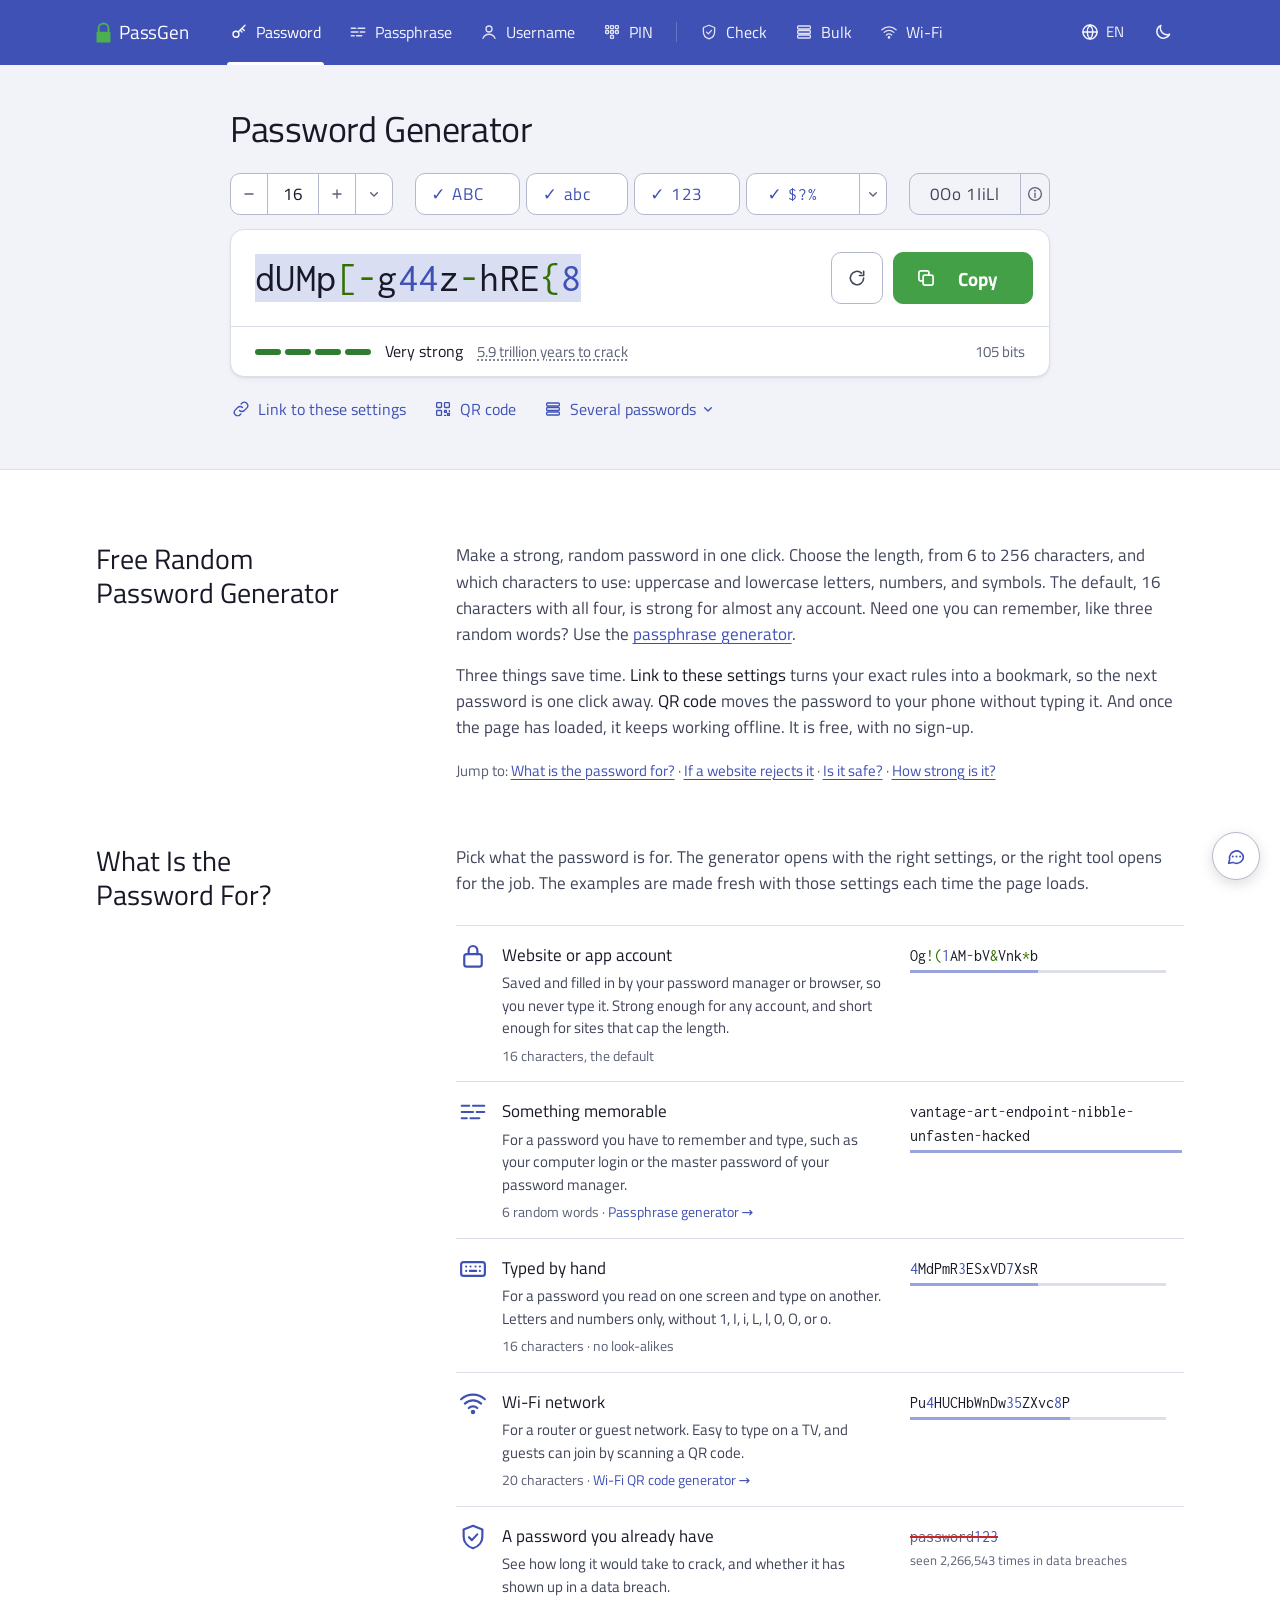
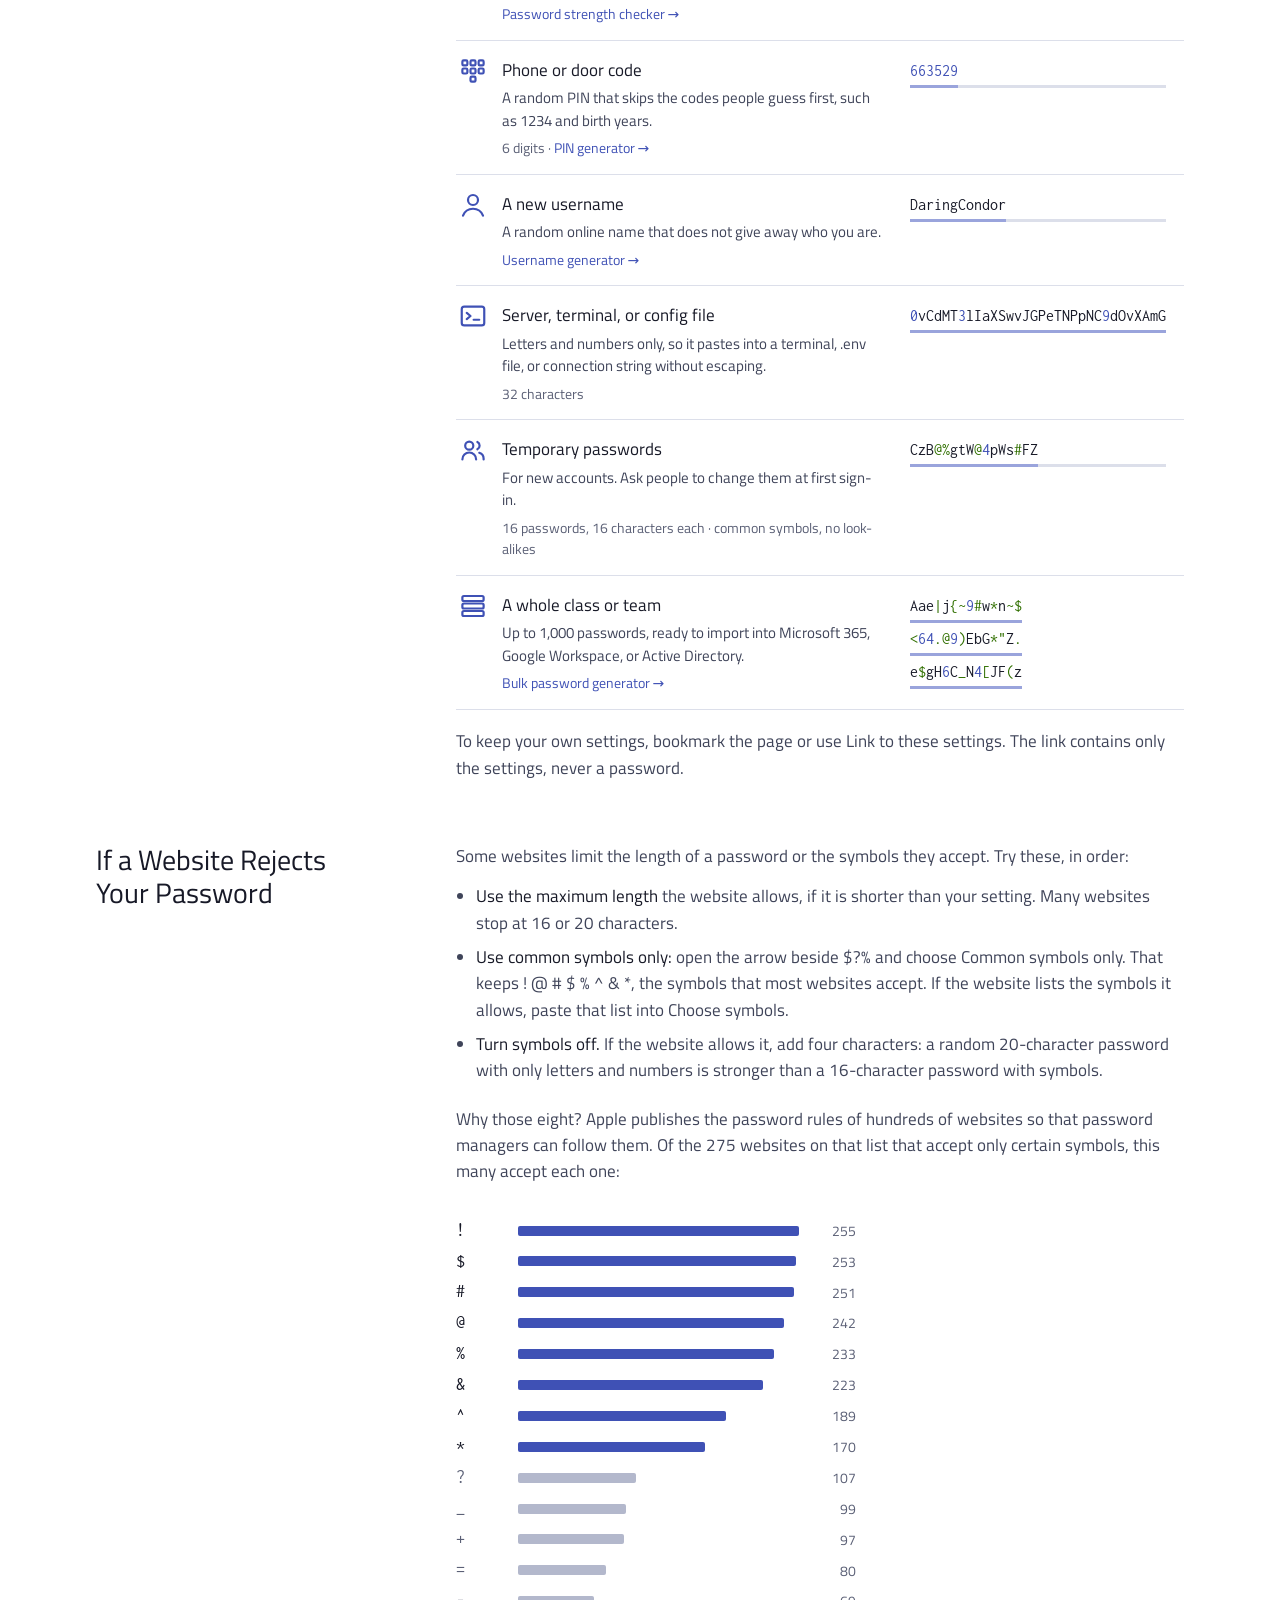
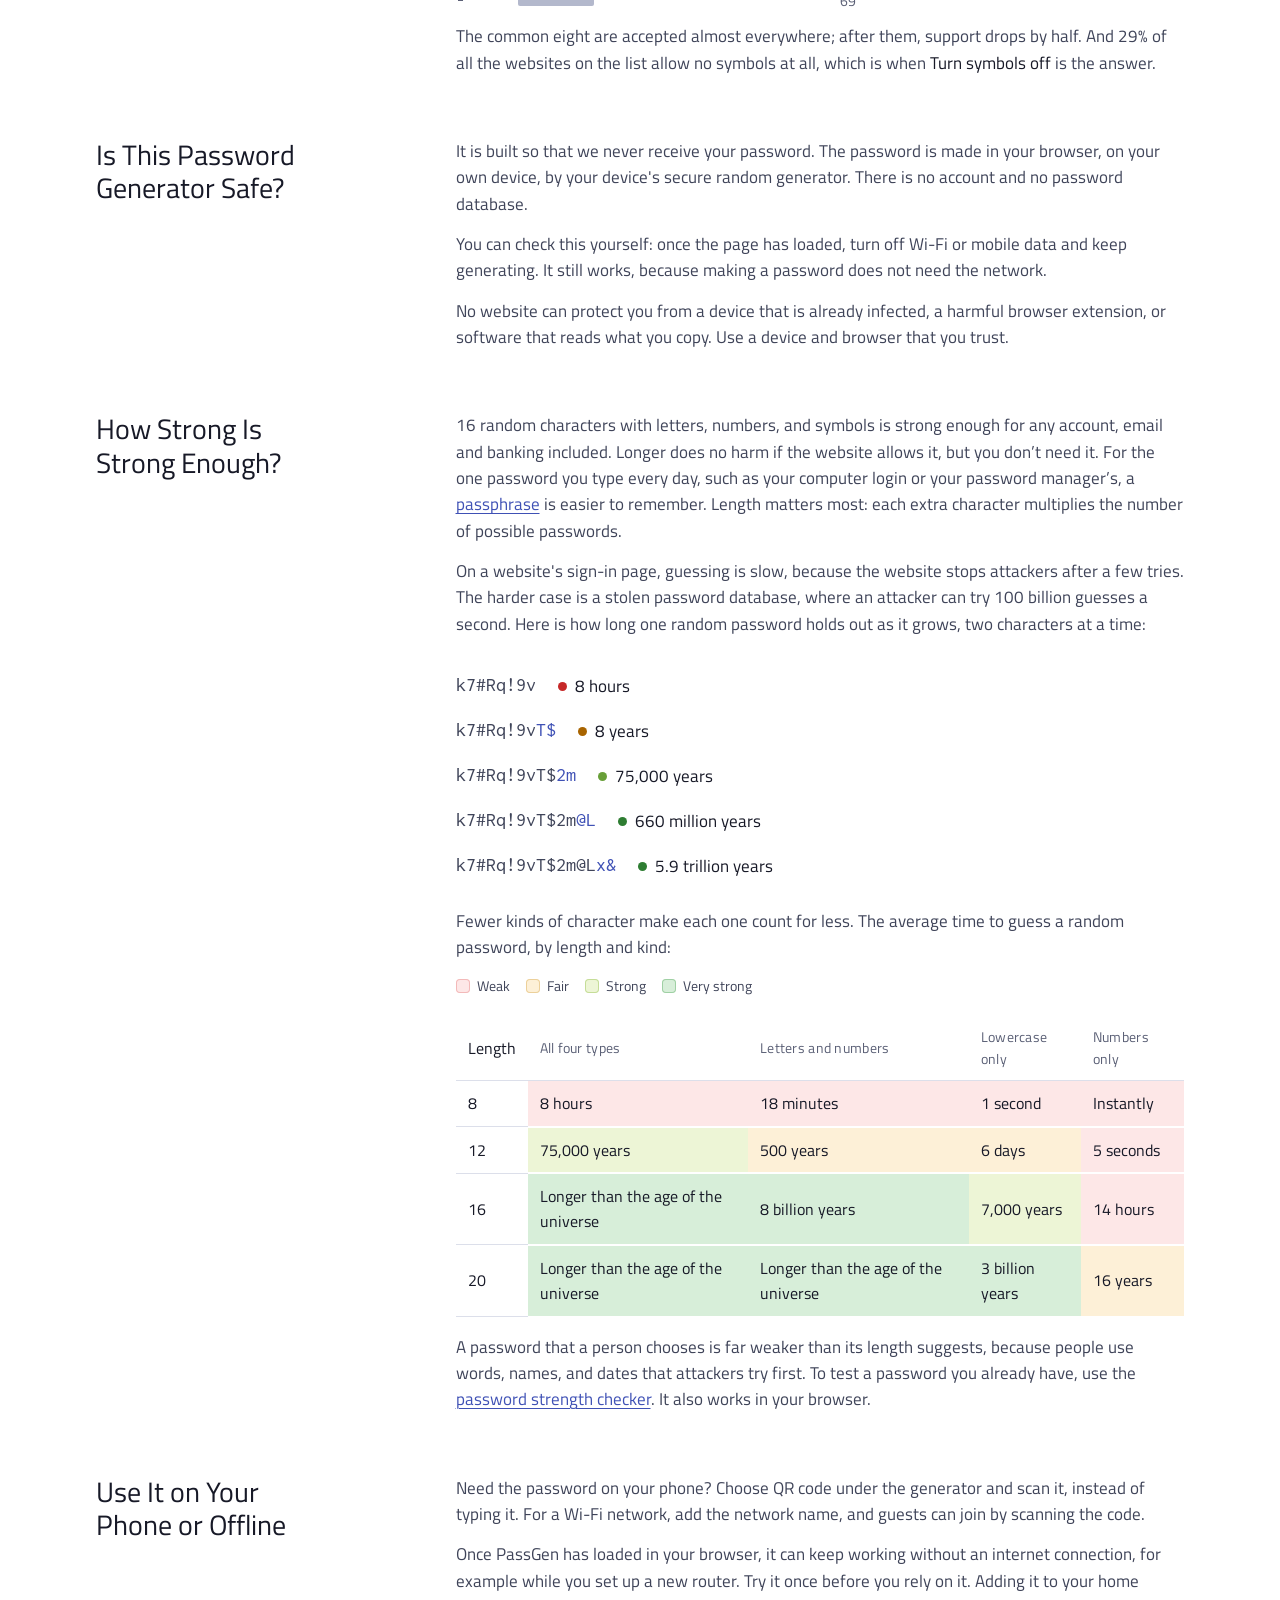
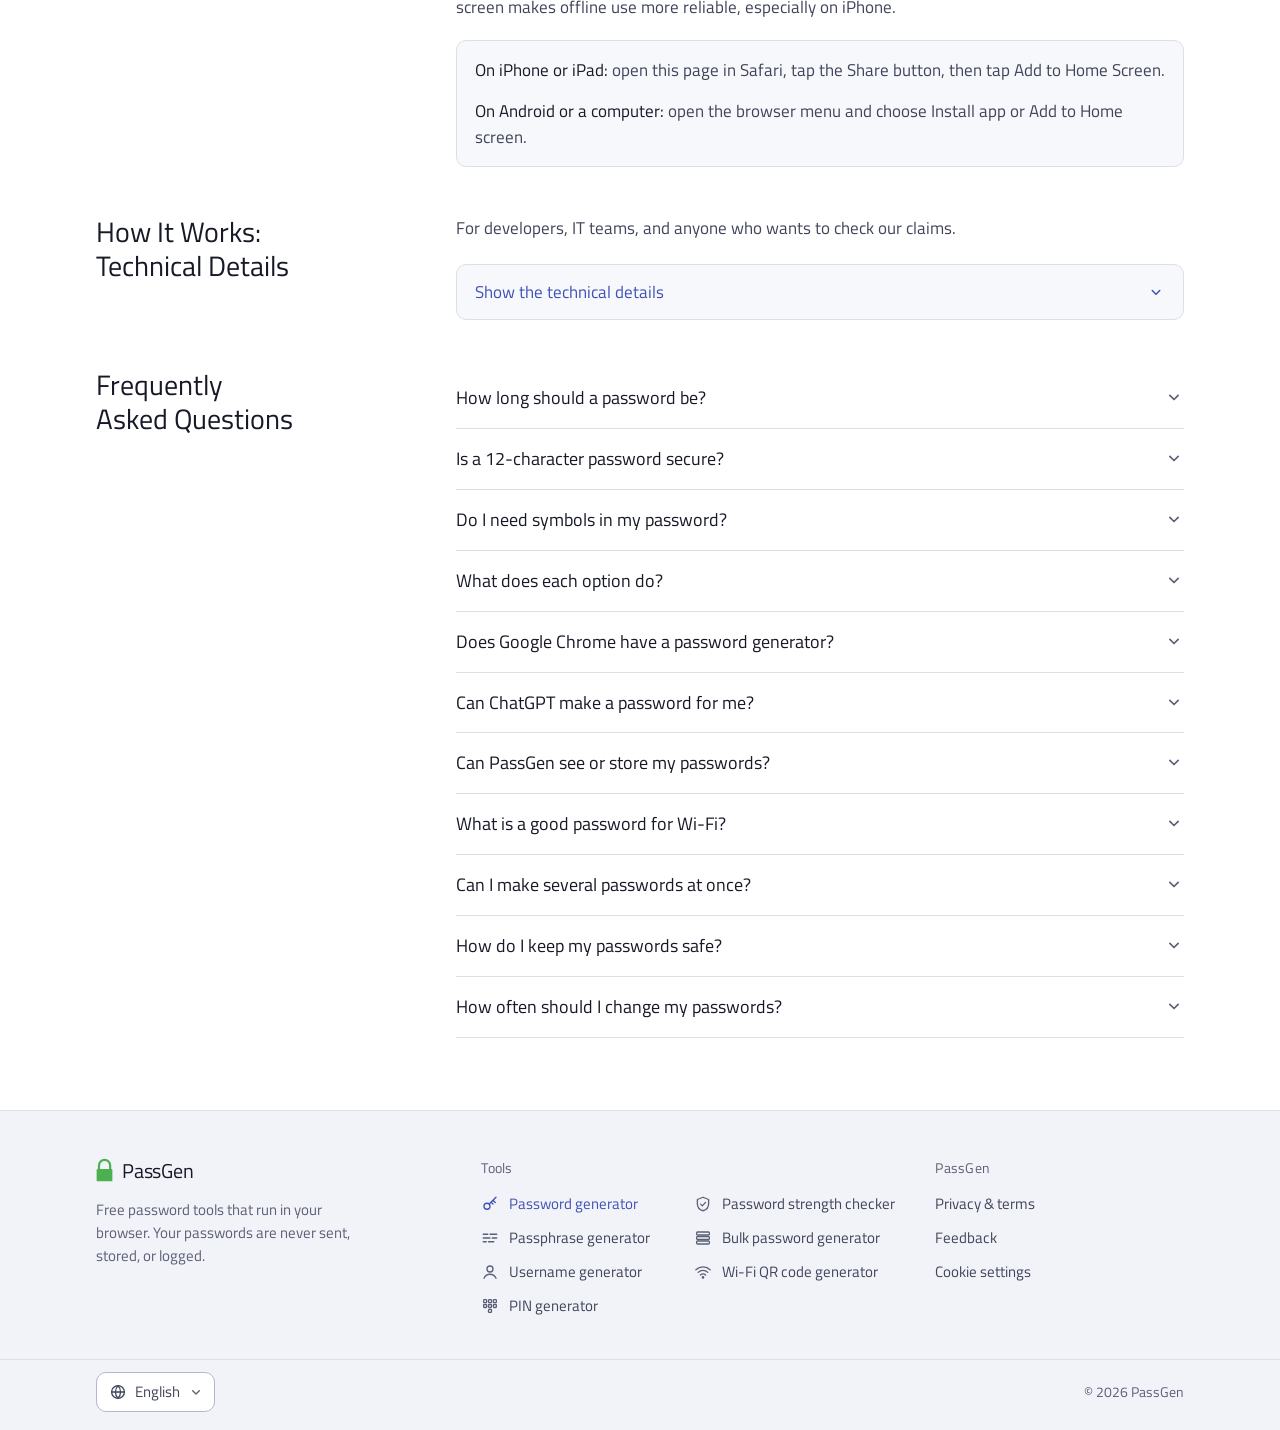
==== commit 5adb7154: "fix: bust browser cache for all static assets with v=20261008" ====
--- a/index.html
+++ b/index.html
@@ -24,5 +24,5 @@
 }.guide section[id] { scroll-margin-top: -24px; }@media (max-width: 860px){.guide section[id] { scroll-margin-top: -12px; }}html[data-theme]:root { --s-strong: #689F38; }html[data-theme="dark"]:root { --s-strong: #9CCC65; }.after { align-items: center; }@media (min-width: 1000px){.band-in:not(.bulk-in) { max-width: var(--wide); padding-inline: calc(var(--gutter) + var(--rail, 154px)); }.guide { max-width: var(--wide); }.guide section { max-width: none; display: grid; grid-template-columns: minmax(0px, 1fr) minmax(0px, 2.4fr); column-gap: 56px; }.guide section > * { grid-column: 2; }.guide section > h2 { grid-area: 1 / 1 / span 40; align-self: start; }.recipe { gap: 6px; }.recipe .chip { padding-inline: 12px; }.recipe .gap { width: 4px; }}@media (min-width: 1000px){.recipe { gap: 5px; }.recipe .chip { padding-inline: 10px; }.recipe .gap { width: 3px; }}@media (min-width: 1000px){.recipe .r-set .chip:not(.chip-more) { padding-inline: 24px; }.recipe .gap { width: 0px; }.recipe { gap: 4px; }}@media (min-width: 1000px){.recipe:not(.compact) { justify-content: space-between; }}@media (min-width: 1000px){:root.tool-wide .band-in:not(.bulk-in) { padding-inline: var(--gutter); }}@media (min-width: 1000px){.recipe:not(.compact) { justify-content: flex-start; }.recipe:not(.compact) > li > .chip { width: 100%; }}.recipe .split { display: flex; flex: 1 1 0%; min-width: 0px; }.recipe .split > .chip:first-child { flex: 1 1 0%; border-start-end-radius: 0px; border-end-end-radius: 0px; }.recipe .chip.chip-more { flex: 0 0 auto; position: relative; padding-inline: 7px; margin-inline-start: -1px; border-start-start-radius: 0px; border-end-start-radius: 0px; color: var(--muted); }.recipe .chip.chip-more.on { background: var(--brand-soft); border-color: var(--brand-line); color: var(--brand-ink); }.recipe .chip.chip-more .chev { width: 16px; height: 16px; transition: transform 0.15s; }.after #c-am .chev { width: 16px; height: 16px; margin-inline-start: -4px; }@media (max-width: 999px){.recipe > li.r-len { grid-column: span 6; }.recipe > li.r-look { grid-column: span 6; }.recipe > li.r-set { grid-column: span 3; }.recipe .r-len { order: 1; }.recipe .r-look { order: 2; }.recipe .r-set { order: 3; }}.recipe .chip.chip-info { padding-inline: 9px; }.recipe .chip.chip-info .ico { width: 18px; height: 18px; }@media (max-width: 999px){.recipe.pw-row { grid-template-columns: repeat(24, minmax(0px, 1fr)); }.recipe.pw-row > li.r-len, .recipe.pw-row > li.r-look { grid-column: span 12; }.recipe.pw-row > li.r-set { grid-column: span 5; }.recipe.pw-row > li.r-sy { grid-column: span 9; }.recipe.pw-row .chip.chip-more { min-width: 44px; justify-content: center; }.recipe.pw-row .r-set .chip { padding-inline: 6px; gap: 6px; }}@media (min-width: 1000px){.recipe.pw-row .chip.chip-info { padding-inline: 6px; }.recipe.pw-row .chip.chip-more { padding-inline: 5px; }.recipe.pw-row .r-look .chip:first-child { padding-inline: 8px; gap: 7px; }.recipe.pw-row .r-len .chip { padding-inline: 10px; }}@media (min-width: 1000px){.recipe.pw-row { gap: 3px; }}@media (max-width: 999px){.recipe.pw-row:not(.look-own) > li.r-len { grid-column: span 11; }.recipe.pw-row:not(.look-own) > li.r-look { grid-column: span 13; }.recipe.pw-row .r-look .chip:first-child { padding-inline: 9px; gap: 7px; }}.sim-ch { letter-spacing: 0.06em; white-space: nowrap; }@media (max-width: 999px){.recipe.pw-row:not(.look-own) > li.r-len { grid-column: span 12; }.recipe.pw-row:not(.look-own) > li.r-look { grid-column: span 12; }}.recipe .len-split { display: flex; flex: 1 1 0%; min-width: 0px; }.recipe .len-split > .chip { border-radius: 0px; margin-inline-start: -1px; justify-content: center; }.recipe .len-split > .chip:first-child { margin-inline-start: 0px; border-start-start-radius: var(--r); border-end-start-radius: var(--r); }.recipe .len-split > .chip:last-child { border-start-end-radius: var(--r); border-end-end-radius: var(--r); }.recipe .len-split .step { flex: 0 0 auto; width: 38px; padding: 0px; color: var(--ink-2); }.recipe .len-split .step .ico { width: 16px; height: 16px; }.recipe .len-split .step:disabled { color: var(--line-strong); cursor: default; }.recipe .len-split .len-num { flex: 1 1 0%; min-width: 0px; padding-inline: 6px; cursor: default; font-variant-numeric: tabular-nums; font-size: 17px; color: var(--ink); }.recipe .len-split .len-num:hover { border-color: var(--line-strong); }.recipe .len-split .chip-more { color: var(--ink-2); }@media (max-width: 999px){.recipe.pw-row:not(.look-own) > li.r-len { grid-column: span 13; }.recipe.pw-row:not(.look-own) > li.r-look { grid-column: span 11; }.recipe.pw-row .len-split .step { width: 44px; }.recipe.pw-row .len-split .chip-more { min-width: 40px; }}.recipe .len-split > .chip.step:first-child { flex: 0 0 auto; }.recipe .len-split > .chip.step { flex: 0 0 auto; }@media (max-width: 999px){.recipe.pw-row .len-split .chip-more { min-width: 44px; }}@media (max-width: 359px){.recipe.pw-row > li.r-len, .recipe.pw-row.look-own > li.r-len { grid-column: span 24; order: 1; }.recipe.pw-row > li.r-set { grid-column: span 8; order: 2; }.recipe.pw-row > li.r-set.r-sy { grid-column: span 12; order: 3; }.recipe.pw-row > li.r-look, .recipe.pw-row.look-own > li.r-look { grid-column: span 12; order: 4; }}@media (max-width: 359px){.recipe.pw-row:not(.look-own) > li.r-len { grid-column: span 24; }.recipe.pw-row:not(.look-own) > li.r-look { grid-column: span 12; }}.recipe .len-split input.len-num { width: auto; min-width: 0px; text-align: center; font-style: inherit; font-variant: inherit; font-weight: inherit; font-stretch: inherit; line-height: inherit; font-family: inherit; font-optical-sizing: inherit; font-size-adjust: inherit; font-kerning: inherit; font-feature-settings: inherit; font-variation-settings: inherit; font-language-override: inherit; font-size: 17px; color: var(--ink); background: var(--slab); cursor: text; outline: none; }.recipe .len-split input.len-num:focus { box-shadow: inset 0 0 0 2px var(--brand-ink); border-color: var(--brand-ink); position: relative; z-index: 1; }@media (min-width: 1000px){.recipe.pw-row { gap: 6px; }.recipe.pw-row .gap { width: 10px; }}.pin-hint { margin: 8px 0px 0px; font-size: 15px; color: var(--ink-2); }.pin-hint a { color: var(--brand-ink); }@media (max-width: 999px){.recipe.pw-row .len-split input.len-num { padding-inline: 1px; font-size: 16px; }}@media (hover: hover) and (pointer: fine){.recipe .len-split input.len-num { cursor: ew-resize; }:root.scrubbing, :root.scrubbing * { cursor: ew-resize !important; user-select: none; }}.recipe .split > .chip:first-child { justify-content: center; }.recipe .look-tog .sim-ch { font-size: 17px; letter-spacing: 0.08em; }.recipe .look-tog[aria-pressed="false"] { color: var(--ink-2); }.recipe.pw-row .chip .box { display: none; }.recipe.pw-row .r-set .chip, .recipe.pw-row .look-tog { gap: 0px; }.recipe.pw-row .r-set .chip > span:not(.sr), .recipe.pw-row .look-tog .sim-ch { font-size: 17px; letter-spacing: 0.04em; }.recipe.pw-row .r-set .chip[aria-pressed="false"] > span:not(.sr), .recipe.pw-row .look-tog[aria-pressed="false"] .sim-ch { text-decoration: line-through 2px; color: var(--muted); }.recipe.pw-row .look-tog[aria-pressed="false"] { background: var(--slab); border-color: var(--line-strong); }@media (min-width: 1000px){.recipe.pw-row .len-split .len-num { flex: 0 0 auto; width: 4.2ch; padding-inline: 4px; }.recipe.pw-row .len-split { flex: 0 0 auto; }}@media (min-width: 1000px){.recipe.pw-row .len-split .len-num { width: calc(4.2ch + 10px); }}@media (min-width: 1000px){.recipe.pw-row:not(.compact) > li:not(.gap):not(.r-len) { flex: 1 1 auto; }.recipe.pw-row:not(.compact) > li.r-len { flex: 0 0 auto; }}.btn-icon .ico { transition: none; }@keyframes pg-turn { 
   0% { transform: rotate(0deg); }
   100% { transform: rotate(360deg); }
-}.recipe.pw-row .look-tog[aria-pressed="false"] { background: var(--slab); border-color: var(--line-strong); color: var(--ink-2); }.recipe.pw-row .look-tog[aria-pressed="false"] .sim-ch { text-decoration: none; color: var(--ink-2); }.stack { display: inline-grid; justify-items: center; }.stack > * { grid-area: 1 / 1; }.stack > .sizer { visibility: hidden; white-space: nowrap; }.stack { justify-items: start; }.recipe.pw-row .r-set .chip[aria-pressed="false"], .recipe.pw-row .look-tog[aria-pressed="false"], .recipe.pp-row .opt-tog[aria-pressed="false"], .recipe .chip.chip-more:not(.on):is(#c-sym, #c-look-i) { background: transparent; border-color: var(--line-strong); box-shadow: none; }.recipe.pw-row .r-set .chip[aria-pressed="true"], .recipe.pw-row .look-tog[aria-pressed="true"], .recipe.pp-row .opt-tog[aria-pressed="true"], .recipe .chip.chip-more.on { background: var(--brand-soft); border-color: var(--brand-line); color: var(--brand-ink); }.recipe.pw-row .r-set .chip[aria-pressed="true"], .recipe.pw-row .look-tog[aria-pressed="true"], .recipe.pp-row .opt-tog[aria-pressed="true"], .recipe .chip.chip-more.on { background: color-mix(in srgb,var(--brand-fill) 17%,var(--slab)); border-color: color-mix(in srgb,var(--brand-fill) 60%,var(--slab)); }.recipe .r-set .chip[aria-pressed="true"], .recipe .look-tog[aria-pressed="true"], .recipe .opt-tog[aria-pressed="true"], .recipe .chip.chip-more.on, .recipe.pw-row .r-set .chip[aria-pressed="true"], .recipe.pw-row .look-tog[aria-pressed="true"], .recipe.pp-row .opt-tog[aria-pressed="true"], .recipe.pin-row .look-tog[aria-pressed="true"] { background: var(--slab); border-color: var(--line-strong); color: var(--brand-ink); box-shadow: inset 0 -3px 0 var(--brand-fill); }.recipe .r-set .chip[aria-pressed="true"] > span:not(.sr), .recipe .opt-tog[aria-pressed="true"] .opt-ch { color: var(--brand-ink); }.recipe .r-set .chip[aria-pressed="true"], .recipe .look-tog[aria-pressed="true"], .recipe .opt-tog[aria-pressed="true"], .recipe .chip.chip-more.on, .recipe.pw-row .r-set .chip[aria-pressed="true"], .recipe.pw-row .look-tog[aria-pressed="true"], .recipe.pp-row .opt-tog[aria-pressed="true"], .recipe.pin-row .look-tog[aria-pressed="true"] { background: var(--slab); border-color: var(--line-strong); color: var(--brand-ink); box-shadow: none; }.recipe .r-set .chip > span:not(.sr):not(.box)::before, .recipe .opt-tog .opt-ch::before, .recipe .look-tog.skip-words::before { content: "✓"; display: inline-block; width: 0.9em; margin-inline-end: 5px; font-family: var(--ui); font-weight: 400; color: transparent; text-decoration: none; }.recipe .r-set .chip[aria-pressed="true"] > span:not(.sr):not(.box)::before, .recipe .opt-tog[aria-pressed="true"] .opt-ch::before, .recipe .look-tog.skip-words[aria-pressed="true"]::before { color: var(--brand-fill); }.recipe .r-set .chip > span:not(.sr):not(.box), .recipe .opt-tog .opt-ch { position: relative; }.recipe .r-set .chip > span:not(.sr):not(.box)::before, .recipe .opt-tog .opt-ch::before { position: absolute; right: 100%; top: 50%; transform: translateY(-50%); width: auto; margin: 0px 6px 0px 0px; }.recipe .r-set .chip[aria-pressed="true"] > span:not(.sr):not(.box)::before, .recipe .opt-tog[aria-pressed="true"] .opt-ch::before, .recipe .look-tog.skip-words[aria-pressed="true"]::before { color: var(--brand-ink); }.recipe .r-set .chip > span:not(.sr):not(.box)::before, .recipe .opt-tog .opt-ch::before { right: auto; inset-inline-end: 100%; margin: 0px; margin-inline-end: 6px; }.sy-stack { justify-items: center; font-family: var(--mono); letter-spacing: 0.02em; }.sy-stack { justify-items: start; }.top-in .brand { font-size: 19px; gap: 8px; }.top-in .brand .lock { width: 15px; height: 21px; }@media (max-width: 999px){.top-in .brand { font-size: 18px; }.top-in .brand .lock { width: 14px; height: 20px; }}@media (min-width: 1000px){:root { --rail: 154px; }}@media (hover: hover) and (pointer: fine){.recipe.recipe.recipe :is(.r-set .chip, .look-tog, .opt-tog, .chip-more):hover { border-color: var(--brand-line); color: var(--brand-ink); background: color-mix(in srgb,var(--brand-fill) 7%,var(--slab)); }.recipe.recipe.recipe :is(.r-set .chip, .look-tog, .opt-tog)[aria-pressed="false"]:hover, .recipe.recipe.recipe :is(.r-sy, .r-look) .chip-more:not(.on):hover { background: var(--slab); border-color: var(--brand-line); }.recipe.recipe.recipe :is(.r-set .chip, .look-tog, .opt-tog)[aria-pressed="false"]:hover :is(span:not(.sr):not(.box), .sim-ch, .opt-ch) { color: var(--ink-2); }.recipe.recipe .len-split .step:hover, .recipe.recipe .len-split input.len-num:hover { border-color: var(--brand-line); color: var(--brand-ink); background: color-mix(in srgb,var(--brand-fill) 7%,var(--slab)); position: relative; z-index: 1; }.recipe.recipe .len-split input.len-num:focus { background: var(--slab); }.guide .job:hover { background: color-mix(in srgb,var(--brand-fill) 5%,transparent); }.top-in .brand:hover { opacity: 0.85; }}.guide .job { border-radius: 8px; transition: background-color 0.15s; }.slab-foot:has(.verdict):is(#strength) { min-height: 50px; }.out:not(.phrase) .out-text { word-break: break-all; overflow-wrap: anywhere; line-break: anywhere; }.sy-stack { justify-items: center; }.recipe .r-set .chip > span.sy-stack::before { content: none; }#sy-lbl { position: relative; }#sy-lbl::before { content: "✓"; position: absolute; inset-inline-end: 100%; top: 50%; transform: translateY(-50%); margin-inline-end: 6px; font-family: var(--ui); color: transparent; text-decoration: none; display: inline-block; }.recipe .r-set .chip[aria-pressed="true"] #sy-lbl::before { color: var(--brand-ink); }.recipe.recipe .r-set .chip > span.sy-stack:not(.sr):not(.box)::before { content: none; }.after .link-btn:disabled, .link-btn:disabled { color: var(--muted); cursor: default; background: none; }.link-btn:disabled .ico { opacity: 0.6; }@media (max-width: 999px){.recipe.pw-row .r-set .chip { padding-inline: 2px; }.recipe.pw-row .r-set .chip > span:not(.sr):not(.box)::before, .recipe.pw-row #sy-lbl::before { position: static; transform: none; display: inline-block; width: auto; margin: 0px; margin-inline-end: 5px; }}.skip { position: absolute; left: 12px; top: -60px; z-index: 100; background: var(--slab); color: var(--ink); padding: 10px 14px; border-radius: 8px; box-shadow: rgba(0, 0, 0, 0.2) 0px 2px 10px; text-decoration: none; }.skip:focus { top: 12px; }main:focus { outline: none; }a.ttc { color: inherit; text-decoration: underline dotted; text-underline-offset: 3px; }a.ttc:hover { color: var(--brand-ink); }.fb-fab { position: fixed; right: 20px; bottom: 20px; z-index: 40; width: 48px; height: 48px; border-radius: 50%; display: grid; place-items: center; background: var(--slab); color: var(--brand-ink); border: 1px solid var(--line-strong); box-shadow: rgba(0, 0, 0, 0.14) 0px 4px 14px; cursor: pointer; }.fb-fab:hover { border-color: var(--brand-ink); }.fb-fab .ico { width: 22px; height: 22px; }@media (max-width: 860px){.fb-fab { right: 12px; bottom: 12px; width: 44px; height: 44px; transition: transform 0.2s ease-out, opacity 0.2s; }.fb-fab.away { transform: translateY(72px); opacity: 0; pointer-events: none; }}@media (prefers-reduced-motion: reduce){.fb-fab { transition: none; }}#result { --pp-sym: #b91c1c; --pp-sel: #dadef3; --pp-sym-sel: #b91c1c; --pp-dig: #b91c1c; --pp-dig-sel: #b91c1c; --pp-warn: #c62828; --pp-alt: var(--brand-ink); }:root[data-theme="dark"] #result { --pp-dig: #ff9e9e; --pp-dig-sel: #ff9e9e; --pp-sym: #ff9e9e; --pp-sel: #2f3b80; --pp-sym-sel: #ff9e9e; --pp-warn: #ff7b74; --pp-alt: var(--brand-ink); }@media (prefers-color-scheme: dark){:root:not([data-theme="light"]) #result { --pp-dig: #ff9e9e; --pp-dig-sel: #ff9e9e; --pp-sym: #ff9e9e; --pp-sel: #2f3b80; --pp-sym-sel: #ff9e9e; --pp-warn: #ff7b74; --pp-alt: var(--brand-ink); }}#result { --pw-dig: #3F51B5; --pw-sym: #317000; --pw-sym-sel: #317000; }:root[data-theme="dark"] #result { --pw-dig: #82b1ff; --pw-sym: #81c784; --pw-sym-sel: #81c784; }@media (prefers-color-scheme: dark){:root:not([data-theme="light"]) #result { --pw-dig: #82b1ff; --pw-sym: #81c784; --pw-sym-sel: #81c784; }}#out .pw-in.all-sel { background: var(--pp-sel); }#out .pw-d { color: var(--pw-dig); }#out .pw-s { color: var(--pw-sym); }#out .out-text .pw-d::selection { color: var(--pw-dig); }#out .out-text .pw-s::selection { color: var(--pw-sym-sel); }#out .out-text::selection, #out .out-text ::selection { background: var(--pp-sel); color: var(--ink); }#copy:disabled, #qr:disabled { opacity: 0.5; cursor: default; }.guide ul, .guide ol { padding-inline-start: 1.2em; margin: 0px 0px 14px; }.guide li { margin: 0px 0px 8px; }.guide li strong, .guide p strong { color: var(--ink); font-weight: 400; }.j-sample[data-kind="phrase"] .j-line { overflow-wrap: normal; word-break: normal; }.tbl td:nth-child(-n+3), .tbl th:nth-child(-n+3) { white-space: nowrap; }.tbl.tint td:nth-child(n+2), .tbl.tint th:nth-child(n+2) { white-space: normal; }.tbl.tint td:has(.lv) { border-bottom: 2px solid var(--bg); }.tbl.tint td:has(.lv-1) { background: rgb(253, 231, 231); }.tbl.tint td:has(.lv-2) { background: rgb(253, 240, 215); }.tbl.tint td:has(.lv-3) { background: rgb(237, 245, 214); }.tbl.tint td:has(.lv-4) { background: rgb(215, 238, 217); }.tbl.tint .lv span { color: var(--ink); }:root[data-theme="dark"] .tbl.tint td:has(.lv-1), :root[data-theme="dark"] .k-1::before { background: rgb(74, 36, 38); box-shadow: none; }:root[data-theme="dark"] .tbl.tint td:has(.lv-2), :root[data-theme="dark"] .k-2::before { background: rgb(74, 58, 28); box-shadow: none; }:root[data-theme="dark"] .tbl.tint td:has(.lv-3), :root[data-theme="dark"] .k-3::before { background: rgb(53, 65, 31); box-shadow: none; }:root[data-theme="dark"] .tbl.tint td:has(.lv-4), :root[data-theme="dark"] .k-4::before { background: rgb(31, 61, 36); box-shadow: none; }.guide p.jump { font-size: 15px; color: var(--muted); margin-top: 4px; }.guide p.jump a { white-space: nowrap; }.jobs-wrap { --j-font: 16px; --ch: calc(var(--j-font) * .5); --j-col: calc(var(--ch) * 34); --j-sym: #317000; --j-pp-d: #b91c1c; --j-pp-s: #b91c1c; margin: 14px 0px 18px; }:root[data-theme="dark"] .jobs-wrap { --j-sym: #81c784; --j-pp-d: #ff9e9e; --j-pp-s: #ff9e9e; }@media (prefers-color-scheme: dark){:root:not([data-theme="light"]) .jobs-wrap { --j-sym: #81c784; --j-pp-d: #ff9e9e; --j-pp-s: #ff9e9e; }}.guide ul.jobs { list-style: none; padding: 0px; margin: 0px; border-top: 1px solid var(--line); }.guide ul.jobs li { margin: 0px; border-bottom: 1px solid var(--line); }.job { display: grid; grid-template-columns: minmax(0,1fr) var(--j-col); column-gap: 28px; align-items: start; padding: 16px 2px 15px; color: inherit; text-decoration: none; }.job:focus-visible { outline: 2px solid var(--brand-ink); outline-offset: 2px; }.j-text { position: relative; display: block; padding-inline-start: 44px; }.j-name { display: block; color: var(--ink); font-size: 17px; }.j-name .ico { position: absolute; inset-inline-start: 0px; top: -1px; width: 30px; height: 30px; color: var(--brand-ink); stroke-width: 1.5; }.job:hover .j-name, .job:focus-visible .j-name { color: var(--brand-ink); }.j-why { display: block; color: var(--ink-2); font-size: 15px; line-height: 1.5; margin: 4px 0px 0px; }.j-detail { display: block; color: var(--muted); font-size: 14px; margin: 5px 0px 0px; }.j-tool { color: var(--brand-ink); }.j-tool::after { content: " →"; }.j-sample { position: relative; align-self: stretch; font-family: var(--mono); font-size: var(--j-font); line-height: 1.5; color: var(--ink); direction: ltr; unicode-bidi: isolate; padding-top: 2px; }.j-line { display: block; overflow-wrap: anywhere; width: max-content; max-width: 100%; padding-bottom: 5px; background: linear-gradient(var(--brand-line),var(--brand-line)) 0 100%/100% 3px no-repeat; border-radius: 0px; }.j-sample { background: linear-gradient(var(--line),var(--line)) 0 calc(1.5em + 4px)/calc(var(--ch) * 32) 3px no-repeat; }.j-sample[data-kind="bulk"], .j-sample[data-kind="check"], .j-sample[data-kind="phrase"] { background: none; }.j-line b { font-weight: 400; }.j-line b.d { color: var(--brand-ink); }.j-line b.s { color: var(--j-sym); }.j-sample[data-kind="phrase"] .j-line b.s { color: var(--j-pp-s); }@media (max-width: 700px){.j-axis, .job { grid-template-columns: minmax(0px, 1fr); }.job { row-gap: 10px; }.j-sample { min-height: 1.5em; }}</style><link rel="preload" href="/assets/css/all.css?v=a039aac0da" as="style"><link rel="stylesheet" href="/assets/css/all.css?v=a039aac0da" media="print" id="pg-css"><noscript><link rel="stylesheet" href="/assets/css/all.css?v=a039aac0da"></noscript><script>!function(){var e=document.documentElement,t=null,a=window.matchMedia&&matchMedia("(prefers-color-scheme: dark)");try{t=localStorage.getItem("theme")}catch(e){}e.dataset.theme="dark"===t||"light"===t?t:a&&a.matches?"dark":"light"}();</script>   <meta property="og:type" content="website"><meta property="og:title" content="PassGen: Free Random Password Generator"><meta property="og:description" content="Make a strong random password in one tap. Choose the length and characters, copy it, done. Made in your browser and never sent anywhere."><meta property="og:url" content="/"><meta property="og:site_name" content="PassGen"><meta property="og:image" content="/assets/img/og-password.png?v=958a8747"><meta property="og:image:width" content="1200"><meta property="og:image:height" content="630"><meta property="og:image:alt" content="PassGen Password generator"><meta property="og:locale" content="en_US"><meta name="twitter:card" content="summary_large_image"><meta name="twitter:title" content="PassGen: Free Random Password Generator"><meta name="twitter:description" content="Make a strong random password in one tap. Choose the length and characters, copy it, done. Made in your browser and never sent anywhere."><meta name="twitter:image" content="/assets/img/og-password.png?v=958a8747"><script type="application/ld+json">{"@context":"https://schema.org","@type":"WebApplication","name":"Password generator","url":"/","description":"Make a strong random password in one tap. Choose the length and characters, copy it, done. Made in your browser and never sent anywhere.","inLanguage":"en","applicationCategory":"SecurityApplication","operatingSystem":"Any","browserRequirements":"Requires JavaScript","isAccessibleForFree":true,"offers":{"@type":"Offer","price":"0","priceCurrency":"USD"},"publisher":{"@type":"Organization","name":"PassGen","url":"/"}}</script><link rel="icon" href="/favicon.ico" sizes="48x48"><link rel="icon" type="image/svg+xml" href="/assets/img/icon.svg"><link rel="apple-touch-icon" href="/assets/img/apple-touch-icon.png"><meta name="theme-color" content="#3F51B5" media="(prefers-color-scheme: light)"><meta name="theme-color" content="#1b1c21" media="(prefers-color-scheme: dark)"><link rel="alternate" hreflang="ru" href="/ru/"><link rel="alternate" hreflang="en" href="/"></head> <body>  <a class="skip" href="#main">Skip to the tool</a><header class="top"><div class="top-in"><a class="brand" href="/" aria-label="PassGen"><svg class="lock" viewBox="-2 0 54 72" aria-hidden="true"><rect x="0" y="33" width="50" height="39" rx="3" fill="#4CAF50"/><path d="M7.5 34V21.5a17.75 17.75 0 0 1 35.5 0V34" fill="none" stroke="#4CAF50" stroke-width="7"/></svg><span>PassGen</span></a><nav class="tools" aria-label="Tools"><a href="/" aria-current="page" title="Password generator"><svg class="ico" aria-hidden="true"><use href="/assets/icons.svg?v=a4efabb73f#i-key"/></svg><span>Password</span></a><a href="/passphrase/" title="Passphrase generator"><svg class="ico" aria-hidden="true"><use href="/assets/icons.svg?v=a4efabb73f#i-phrase"/></svg><span>Passphrase</span></a><a href="/username/" title="Username generator"><svg class="ico" aria-hidden="true"><use href="/assets/icons.svg?v=a4efabb73f#i-user"/></svg><span>Username</span></a><a href="/pin/" title="PIN generator"><svg class="ico" aria-hidden="true"><use href="/assets/icons.svg?v=a4efabb73f#i-pin"/></svg><span>PIN</span></a><span class="sep" aria-hidden="true"></span><a href="/check/" title="Password strength checker"><svg class="ico" aria-hidden="true"><use href="/assets/icons.svg?v=a4efabb73f#i-check"/></svg><span>Check</span></a><a href="/bulk/" title="Bulk password generator"><svg class="ico" aria-hidden="true"><use href="/assets/icons.svg?v=a4efabb73f#i-bulk"/></svg><span>Bulk</span></a><a href="/wifi/" title="Wi-Fi QR code generator"><svg class="ico" aria-hidden="true"><use href="/assets/icons.svg?v=a4efabb73f#i-wifi"/></svg><span>Wi-Fi</span></a></nav><div class="top-actions"><button class="icon-btn lang-btn" popovertarget="lang-pop" aria-label="Language: English"><svg class="ico" aria-hidden="true"><use href="/assets/icons.svg?v=a4efabb73f#i-globe"/></svg><span class="code">EN</span></button><button class="icon-btn theme-btn" type="button" aria-label="Switch to dark mode"><svg class="ico ic-moon" aria-hidden="true"><use href="/assets/icons.svg?v=a4efabb73f#i-moon"/></svg><svg class="ico ic-sun" aria-hidden="true"><use href="/assets/icons.svg?v=a4efabb73f#i-sun"/></svg></button><button class="icon-btn menu-btn" type="button" popovertarget="menu-pop" aria-label="Menu"><svg class="ico" aria-hidden="true"><use href="/assets/icons.svg?v=a4efabb73f#i-menu"/></svg></button></div></div></header><div class="pop lang-pop" id="lang-pop" popover><span class="grab" aria-hidden="true"></span><h3>Language</h3><input class="filter" type="search" placeholder="Find a language" aria-label="Find a language"><ul class="lang-grid"><li data-en="Russian"><a href="/ru/" hreflang="ru" data-code="ru" lang="ru"><span>Русский</span><span class="c">RU</span></a></li><li data-en="English"><a href="/" hreflang="en" data-code="en" lang="en"><span>English</span><span class="c">EN</span></a></li></ul></div><div class="toast" role="status" aria-live="polite"></div><div class="sr" id="sr-status" role="status" aria-live="polite"></div> <main id="main" tabindex="-1"> <section class="band" aria-labelledby="h1"> <div class="band-in"> <div class="title"> <h1 id="h1">Password Generator</h1> </div> <ul class="recipe pw-row" aria-label="Password settings"> <li class="r-len"><span class="split len-split" role="group" aria-label="Length"><button class="chip step" type="button" id="len-dec" aria-label="Shorter"><svg class="ico" aria-hidden="true"><use href="/assets/icons.svg?v=a4efabb73f#i-minus"/></svg></button><input class="chip len-num" id="len-in" size="4" type="text" inputmode="numeric" pattern="[0-9]*" autocomplete="off" maxlength="3" value="16" aria-label="Length in characters" title="Drag left or right, or click to type (6 to 256)"><span class="sr-only-val" id="len-val" hidden>16</span><button class="chip step" type="button" id="len-inc" aria-label="Longer"><svg class="ico" aria-hidden="true"><use href="/assets/icons.svg?v=a4efabb73f#i-plus"/></svg></button><button class="chip chip-more" type="button" popovertarget="pop-len" id="c-len" aria-label="Length options"><svg class="ico chev" aria-hidden="true"><use href="/assets/icons.svg?v=a4efabb73f#i-chev"/></svg></button></span></li> <li class="gap" aria-hidden="true"></li> <li class="r-set"><button class="chip" type="button" aria-pressed="true" data-set="uc" title="Uppercase A to Z"><span class="box"><svg aria-hidden="true"><use href="/assets/icons.svg?v=a4efabb73f#i-tick"/></svg></span><span>ABC</span><span class="sr">uppercase letters</span></button></li> <li class="r-set"><button class="chip" type="button" aria-pressed="true" data-set="lc" title="Lowercase a to z"><span class="box"><svg aria-hidden="true"><use href="/assets/icons.svg?v=a4efabb73f#i-tick"/></svg></span><span>abc</span><span class="sr">lowercase letters</span></button></li> <li class="r-set"><button class="chip" type="button" aria-pressed="true" data-set="nu" title="Digits 0 to 9"><span class="box"><svg aria-hidden="true"><use href="/assets/icons.svg?v=a4efabb73f#i-tick"/></svg></span><span>123</span><span class="sr">digits</span></button></li> <li class="r-set r-sy"><span class="split"><button class="chip" type="button" aria-pressed="true" data-set="sy" id="c-sy" title="Symbols"><span class="box"><svg aria-hidden="true"><use href="/assets/icons.svg?v=a4efabb73f#i-tick"/></svg></span><span class="stack sy-stack"><span id="sy-lbl">$?%</span><span class="sizer" aria-hidden="true">!@#…</span></span><span class="sr" id="sy-sr">symbols</span></button><button class="chip chip-more" type="button" popovertarget="pop-sy" id="c-sym" aria-label="Which symbols"><svg class="ico chev" aria-hidden="true"><use href="/assets/icons.svg?v=a4efabb73f#i-chev"/></svg></button></span></li> <li class="gap" aria-hidden="true"></li> <li class="r-look"><span class="split"><button class="chip look-tog" type="button" aria-pressed="false" id="c-look" title="Exclude similar characters"><span class="sim-ch" aria-hidden="true">0Oo&nbsp;1IiLl</span><span class="sr">Exclude similar characters (0 O o 1 I i L l)</span></button><button class="chip chip-more chip-info" type="button" popovertarget="pop-look" id="c-look-i" aria-label="Which characters are left out" title="Which characters?"><svg class="ico" aria-hidden="true"><use href="/assets/icons.svg?v=a4efabb73f#i-info"/></svg></button></span></li> </ul> <div class="slab" id="result"> <div class="slab-main"> <div class="out" id="out"></div> <button class="btn btn-icon" type="button" id="regen" aria-label="New password" title="New password"><svg class="ico" aria-hidden="true"><use href="/assets/icons.svg?v=a4efabb73f#i-refresh"/></svg></button> <button class="btn btn-go" type="button" id="copy" data-many="0"> <span class="ic-wrap"><svg class="ic-copy" aria-hidden="true"><use href="/assets/icons.svg?v=a4efabb73f#i-copy"/></svg><svg class="ic-done" aria-hidden="true"><use href="/assets/icons.svg?v=a4efabb73f#i-done"/></svg></span> <span class="labels"><span class="l-one">Copy</span><span class="l-all" hidden>Copy all</span><span class="l-done" hidden>Copied</span></span> </button> </div> <div class="slab-foot" id="strength"> <span class="meter" aria-hidden="true"><i></i><i></i><i></i><i></i></span> <span class="verdict"></span> <a class="ttc" href="#how-strong"></a> <span class="foot-sp"></span> <span class="bits"></span> </div> </div> <div class="after"> <button class="link-btn" type="button" id="share"><svg class="ico" aria-hidden="true"><use href="/assets/icons.svg?v=a4efabb73f#i-link"/></svg>Link to these settings</button> <button class="link-btn" type="button" id="qr"><svg class="ico" aria-hidden="true"><use href="/assets/icons.svg?v=a4efabb73f#i-qr"/></svg>QR code</button> <button class="link-btn" type="button" popovertarget="pop-am" id="c-am"><svg class="ico" aria-hidden="true"><use href="/assets/icons.svg?v=a4efabb73f#i-bulk"/></svg><span id="am-link">Several passwords</span><svg class="ico chev" aria-hidden="true"><use href="/assets/icons.svg?v=a4efabb73f#i-chev"/></svg></button> </div> <p class="pin-hint" id="pin-hint" hidden>Making a PIN? The <a href="/pin/">PIN generator</a> makes 4- to 12-digit PINs and skips the codes people guess first, such as 1234.</p> </div> </section> <div class="guide">  <section id="intro"> <h2>Free Random Password Generator</h2> <p>Make a strong, random password in one click. Choose the length, from 6 to 256 characters, and which characters to use: uppercase and lowercase letters, numbers, and symbols. The default, 16 characters with all four, is strong for almost any account. Need one you can remember, like three random words? Use the <a href="/passphrase/">passphrase generator</a>.</p><p>Three things save time. <strong>Link to these settings</strong> turns your exact rules into a bookmark, so the next password is one click away. <strong>QR code</strong> moves the password to your phone without typing it. And once the page has loaded, it keeps working offline. It is free, with no sign-up.</p><p class="jump">Jump to: <a href="#presets">What is the password for?</a> · <a href="#rejected">If a website rejects it</a> · <a href="#safe">Is it safe?</a> · <a href="#how-strong">How strong is it?</a></p> </section> <section id="presets"> <h2>What Is the Password For?</h2> <p>Pick what the password is for. The generator opens with the right settings, or the right tool opens for the job. The examples are made fresh with those settings each time the page loads.</p><div class="jobs-wrap"><ul class="jobs"><li><a class="job" href="?pw=16"><span class="j-text"><span class="j-name"><svg class="ico" aria-hidden="true"><use href="/assets/icons.svg?v=a4efabb73f#i-lock"/></svg>Website or app account</span><span class="j-why">Saved and filled in by your password manager or browser, so you never type it. Strong enough for any account, and short enough for sites that cap the length.</span><span class="j-detail">16 characters, the default</span></span><span class="j-sample" data-kind="pw" aria-hidden="true"></span></a></li><li><a class="job" href="/passphrase/"><span class="j-text"><span class="j-name"><svg class="ico" aria-hidden="true"><use href="/assets/icons.svg?v=a4efabb73f#i-phrase"/></svg>Something memorable</span><span class="j-why">For a password you have to remember and type, such as your computer login or the master password of your password manager.</span><span class="j-detail">6 random words · <span class="j-tool">Passphrase generator</span></span></span><span class="j-sample" data-kind="phrase" aria-hidden="true"></span></a></li><li><a class="job" href="?pw=16&amp;sy=0&amp;s=1"><span class="j-text"><span class="j-name"><svg class="ico" aria-hidden="true"><use href="/assets/icons.svg?v=a4efabb73f#i-keyboard"/></svg>Typed by hand</span><span class="j-why">For a password you read on one screen and type on another. Letters and numbers only, without 1, I, i, L, l, 0, O, or o.</span><span class="j-detail">16 characters · no look-alikes</span></span><span class="j-sample" data-kind="pw" aria-hidden="true"></span></a></li><li><a class="job" href="/wifi/"><span class="j-text"><span class="j-name"><svg class="ico" aria-hidden="true"><use href="/assets/icons.svg?v=a4efabb73f#i-wifi"/></svg>Wi-Fi network</span><span class="j-why">For a router or guest network. Easy to type on a TV, and guests can join by scanning a QR code.</span><span class="j-detail">20 characters · <span class="j-tool">Wi-Fi QR code generator</span></span></span><span class="j-sample" data-kind="wifi" aria-hidden="true"></span></a></li><li><a class="job" href="/check/"><span class="j-text"><span class="j-name"><svg class="ico" aria-hidden="true"><use href="/assets/icons.svg?v=a4efabb73f#i-check"/></svg>A password you already have</span><span class="j-why">See how long it would take to crack, and whether it has shown up in a data breach.</span><span class="j-detail"><span class="j-tool">Password strength checker</span></span></span><span class="j-sample" data-kind="check" aria-hidden="true"></span></a></li><li><a class="job" href="/pin/?d=6"><span class="j-text"><span class="j-name"><svg class="ico" aria-hidden="true"><use href="/assets/icons.svg?v=a4efabb73f#i-pin"/></svg>Phone or door code</span><span class="j-why">A random PIN that skips the codes people guess first, such as 1234 and birth years.</span><span class="j-detail">6 digits · <span class="j-tool">PIN generator</span></span></span><span class="j-sample" data-kind="pin" aria-hidden="true"></span></a></li><li><a class="job" href="/username/"><span class="j-text"><span class="j-name"><svg class="ico" aria-hidden="true"><use href="/assets/icons.svg?v=a4efabb73f#i-user"/></svg>A new username</span><span class="j-why">A random online name that does not give away who you are.</span><span class="j-detail"><span class="j-tool">Username generator</span></span></span><span class="j-sample" data-kind="user" aria-hidden="true"></span></a></li><li><a class="job" href="?pw=32&amp;sy=0"><span class="j-text"><span class="j-name"><svg class="ico" aria-hidden="true"><use href="/assets/icons.svg?v=a4efabb73f#i-terminal"/></svg>Server, terminal, or config file</span><span class="j-why">Letters and numbers only, so it pastes into a terminal, .env file, or connection string without escaping.</span><span class="j-detail">32 characters</span></span><span class="j-sample" data-kind="pw" aria-hidden="true"></span></a></li><li><a class="job" href="?pw=16&amp;am=16&amp;s=1&amp;a=1"><span class="j-text"><span class="j-name"><svg class="ico" aria-hidden="true"><use href="/assets/icons.svg?v=a4efabb73f#i-users"/></svg>Temporary passwords</span><span class="j-why">For new accounts. Ask people to change them at first sign-in.</span><span class="j-detail">16 passwords, 16 characters each · common symbols, no look-alikes</span></span><span class="j-sample" data-kind="pw" aria-hidden="true"></span></a></li><li><a class="job" href="/bulk/"><span class="j-text"><span class="j-name"><svg class="ico" aria-hidden="true"><use href="/assets/icons.svg?v=a4efabb73f#i-bulk"/></svg>A whole class or team</span><span class="j-why">Up to 1,000 passwords, ready to import into Microsoft 365, Google Workspace, or Active Directory.</span><span class="j-detail"><span class="j-tool">Bulk password generator</span></span></span><span class="j-sample" data-kind="bulk" aria-hidden="true"></span></a></li></ul></div><p>To keep your own settings, bookmark the page or use Link to these settings. The link contains only the settings, never a password.</p> </section> <section id="rejected"> <h2>If a Website Rejects Your Password</h2> <p>Some websites limit the length of a password or the symbols they accept. Try these, in order:</p><ul><li><strong>Use the maximum length</strong> the website allows, if it is shorter than your setting. Many websites stop at 16 or 20 characters.</li><li><strong>Use common symbols only:</strong> open the arrow beside $?% and choose Common symbols only. That keeps <span class="nw">! @ # $ % ^ &amp; *</span>, the symbols that most websites accept. If the website lists the symbols it allows, paste that list into Choose symbols.</li><li><strong>Turn symbols off.</strong> If the website allows it, add four characters: a random 20-character password with only letters and numbers is stronger than a 16-character password with symbols.</li></ul><p>Why those eight? Apple publishes the password rules of hundreds of websites so that password managers can follow them. Of the 275 websites on that list that accept only certain symbols, this many accept each one:</p><ol class="bars syms" aria-label="How many of 275 websites with symbol rules accept each symbol"><li><span class="b-pin">!</span><span><span class="b-bar" style="--v:9.00"></span></span><span class="b-pct">255</span></li><li><span class="b-pin">$</span><span><span class="b-bar" style="--v:8.93"></span></span><span class="b-pct">253</span></li><li><span class="b-pin">#</span><span><span class="b-bar" style="--v:8.86"></span></span><span class="b-pct">251</span></li><li><span class="b-pin">@</span><span><span class="b-bar" style="--v:8.54"></span></span><span class="b-pct">242</span></li><li><span class="b-pin">%</span><span><span class="b-bar" style="--v:8.22"></span></span><span class="b-pct">233</span></li><li><span class="b-pin">&amp;</span><span><span class="b-bar" style="--v:7.87"></span></span><span class="b-pct">223</span></li><li><span class="b-pin">^</span><span><span class="b-bar" style="--v:6.67"></span></span><span class="b-pct">189</span></li><li><span class="b-pin">*</span><span><span class="b-bar" style="--v:6.00"></span></span><span class="b-pct">170</span></li><li class="dim"><span class="b-pin">?</span><span><span class="b-bar" style="--v:3.78"></span></span><span class="b-pct">107</span></li><li class="dim"><span class="b-pin">_</span><span><span class="b-bar" style="--v:3.49"></span></span><span class="b-pct">99</span></li><li class="dim"><span class="b-pin">+</span><span><span class="b-bar" style="--v:3.42"></span></span><span class="b-pct">97</span></li><li class="dim"><span class="b-pin">=</span><span><span class="b-bar" style="--v:2.82"></span></span><span class="b-pct">80</span></li><li class="dim"><span class="b-pin">-</span><span><span class="b-bar" style="--v:2.44"></span></span><span class="b-pct">69</span></li></ol><p>The common eight are accepted almost everywhere; after them, support drops by half. And 29% of all the websites on the list allow no symbols at all, which is when <strong>Turn symbols off</strong> is the answer.</p> </section> <section id="safe"> <h2>Is This Password Generator Safe?</h2> <p>It is built so that we never receive your password. The password is made in your browser, on your own device, by your device's secure random generator. There is no account and no password database.</p><p>You can check this yourself: once the page has loaded, turn off Wi-Fi or mobile data and keep generating. It still works, because making a password does not need the network.</p><p>No website can protect you from a device that is already infected, a harmful browser extension, or software that reads what you copy. Use a device and browser that you trust.</p> </section> <section id="how-strong" class="wide"> <h2>How Strong Is Strong Enough?</h2> <p>16 random characters with letters, numbers, and symbols is strong enough for any account, email and banking included. Longer does no harm if the website allows it, but you don’t need it. For the one password you type every day, such as your computer login or your password manager’s, a <a href="/passphrase/">passphrase</a> is easier to remember. Length matters most: each extra character multiplies the number of possible passwords.</p><p>On a website's sign-in page, guessing is slow, because the website stops attackers after a few tries. The harder case is a stolen password database, where an attacker can try 100 billion guesses a second. Here is how long one random password holds out as it grows, two characters at a time:</p><ol class="ladder short" aria-label="Time to crack a random password of 8 to 16 characters"><li class="lv-1"><span class="ld-ph">k7#Rq!9v</span><span class="ld-t">8 hours</span></li><li class="lv-2"><span class="ld-ph">k7#Rq!9v<b>T$</b></span><span class="ld-t">8 years</span></li><li class="lv-3"><span class="ld-ph">k7#Rq!9vT$<b>2m</b></span><span class="ld-t">75,000 years</span></li><li class="lv-4"><span class="ld-ph">k7#Rq!9vT$2m<b>@L</b></span><span class="ld-t">660 million years</span></li><li class="lv-4"><span class="ld-ph">k7#Rq!9vT$2m@L<b>x&amp;</b></span><span class="ld-t">5.9 trillion years</span></li></ol><p>Fewer kinds of character make each one count for less. The average time to guess a random password, by length and kind:</p><p class="lv-key" aria-hidden="true"><span class="k k-1">Weak</span><span class="k k-2">Fair</span><span class="k k-3">Strong</span><span class="k k-4">Very strong</span></p><div class="scroll-x"><table class="tbl tint"><thead><tr><td>Length</td><th>All four types</th><th>Letters and numbers</th><th>Lowercase only</th><th>Numbers only</th></tr></thead><tbody><tr><td>8</td><td><span class="lv lv-1"><i></i><span>8 hours</span></span></td><td><span class="lv lv-1"><i></i><span>18 minutes</span></span></td><td><span class="lv lv-1"><i></i><span>1 second</span></span></td><td><span class="lv lv-1"><i></i><span>Instantly</span></span></td></tr><tr><td>12</td><td><span class="lv lv-3"><i></i><span>75,000 years</span></span></td><td><span class="lv lv-2"><i></i><span>500 years</span></span></td><td><span class="lv lv-2"><i></i><span>6 days</span></span></td><td><span class="lv lv-1"><i></i><span>5 seconds</span></span></td></tr><tr><td>16</td><td><span class="lv lv-4"><i></i><span>Longer than the age of the universe</span></span></td><td><span class="lv lv-4"><i></i><span>8 billion years</span></span></td><td><span class="lv lv-3"><i></i><span>7,000 years</span></span></td><td><span class="lv lv-1"><i></i><span>14 hours</span></span></td></tr><tr><td>20</td><td><span class="lv lv-4"><i></i><span>Longer than the age of the universe</span></span></td><td><span class="lv lv-4"><i></i><span>Longer than the age of the universe</span></span></td><td><span class="lv lv-4"><i></i><span>3 billion years</span></span></td><td><span class="lv lv-2"><i></i><span>16 years</span></span></td></tr></tbody></table></div><p>A password that a person chooses is far weaker than its length suggests, because people use words, names, and dates that attackers try first. To test a password you already have, use the <a href="/check/">password strength checker</a>. It also works in your browser.</p> </section> <section id="phone"> <h2>Use It on Your Phone or Offline</h2> <p>Need the password on your phone? Choose QR code under the generator and scan it, instead of typing it. For a Wi-Fi network, add the network name, and guests can join by scanning the code.</p><p>Once PassGen has loaded in your browser, it can keep working without an internet connection, for example while you set up a new router. Try it once before you rely on it. Adding it to your home screen makes offline use more reliable, especially on iPhone.</p><div class="install" id="install"><div class="install-default"><p><strong>On iPhone or iPad:</strong> open this page in Safari, tap the Share button, then tap Add to Home Screen.</p><p><strong>On Android or a computer:</strong> open the browser menu and choose Install app or Add to Home screen.</p></div><div class="install-prompt"><button type="button" class="install-button">Install PassGen</button><p>Free. Adds the padlock icon to your home screen, and works offline.</p></div><div class="install-ios"><ol><li>Tap the Share button in Safari. In newer versions of iOS, open the More menu (three dots) first.</li><li>Tap Add to Home Screen.</li><li>Tap Add. The padlock icon appears on your home screen and works offline.</li></ol></div><div class="install-installed"><p>You are using the installed app. It works offline, just like the website.</p></div></div> </section> <section id="technical"> <h2>How It Works: Technical Details</h2> <p>For developers, IT teams, and anyone who wants to check our claims.</p><details class="tech"><summary>Show the technical details<svg class="ico" aria-hidden="true"><use href="/assets/icons.svg?v=a4efabb73f#i-chev"/></svg></summary><ul><li><strong>Secure randomness:</strong> every character comes from <code>crypto.getRandomValues()</code>, the Web Crypto API, which uses your operating system's secure random source. It never uses <code>Math.random()</code>.</li><li><strong>No modulo bias:</strong> each random choice uses rejection sampling, so every character in the chosen set has the same chance.</li><li><strong>Every selected type included:</strong> the password contains at least one character of each type you selected, and is then shuffled with the same secure source. This removes a small number of possible passwords, so the real strength is very slightly lower than the estimate shown.</li><li><strong>Strength estimate:</strong> bits = length × log<sub>2</sub>(number of characters in use); 16 characters from all four types is about 105 bits. Time to guess assumes the attacker knows your settings and tries half of all possible passwords, at 100 billion guesses a second: an aggressive offline attack on a database stored with a fast hash. Slow hashing, such as bcrypt or Argon2, makes it much slower.</li><li><strong>Symbols in commands and files:</strong> the symbols that websites accept most, such as $, #, !, and &amp;, are the ones that have a special meaning in command shells, settings files, and connection strings. For those, turn symbols off and use more characters; the Server, terminal, or config file setting does this.</li><li><strong>Keys and tokens:</strong> use PassGen for text secrets that you choose yourself. Do not use it to replace API keys or tokens that a service issues, SSH keys, certificates, or keys that must be in a set format, such as hex, Base64, or a fixed number of bits.</li></ul></details> </section> <section id="faq" class="faq"> <h2>Frequently Asked Questions</h2> <details><summary>How long should a password be?<svg class="ico" aria-hidden="true"><use href="/assets/icons.svg?v=a4efabb73f#i-chev"/></svg></summary><p>16 random characters for any account you save in a password manager or browser. Many websites cap the length at 16 or 20, so 16 also fits almost everywhere. NIST, a US standards agency, tells websites to require at least 15 characters when a password is used on its own, without a second step such as a code.</p></details><details><summary>Is a 12-character password secure?<svg class="ico" aria-hidden="true"><use href="/assets/icons.svg?v=a4efabb73f#i-chev"/></svg></summary><p>A random 12-character password with all four character types would take about 75,000 years to guess, even with a stolen database. That is fine for many accounts. But 16 characters is a better default, and it is no harder to use with a password manager.</p></details><details><summary>Do I need symbols in my password?<svg class="ico" aria-hidden="true"><use href="/assets/icons.svg?v=a4efabb73f#i-chev"/></svg></summary><p>No. Symbols help, but length helps more. If a website or device makes symbols difficult, turn them off and add a few characters instead.</p></details><details><summary>What does each option do?<svg class="ico" aria-hidden="true"><use href="/assets/icons.svg?v=a4efabb73f#i-chev"/></svg></summary><p>Length sets the number of characters, from 6 to 256. Several passwords makes up to 16, one per line. ABC, abc, 123, and $?% are uppercase letters, lowercase letters, numbers, and symbols: a ✓ means they are used. Click one to leave those characters out, and it is shown crossed out. 0Oo 1IiLl is off until you click it: then it leaves out those similar characters (0, O, o, 1, I, i, L, and l). The arrow beside $?% chooses which symbols to use: all of them, common symbols only (! @ # $ % ^ &amp; *), or the ones you pick or paste from a website's list.</p></details><details><summary>Does Google Chrome have a password generator?<svg class="ico" aria-hidden="true"><use href="/assets/icons.svg?v=a4efabb73f#i-chev"/></svg></summary><p>Yes. Chrome, Safari, Edge, and most password managers suggest a strong password when you sign up for a website, and save it for you. That is a good choice for ordinary sign-ups. Use PassGen when the browser cannot help, such as for Wi-Fi or a device, or when you want to choose the length and characters yourself.</p></details><details><summary>Can ChatGPT make a password for me?<svg class="ico" aria-hidden="true"><use href="/assets/icons.svg?v=a4efabb73f#i-chev"/></svg></summary><p>It can write something that looks random, but it is not. A chatbot writes the characters it predicts are likely, so its passwords follow patterns that make them easier to guess than they look. The password also stays in your chat history. A generator like this one uses your device's secure random number generator, and the password never leaves your browser.</p></details><details><summary>Can PassGen see or store my passwords?<svg class="ico" aria-hidden="true"><use href="/assets/icons.svg?v=a4efabb73f#i-chev"/></svg></summary><p>No. The password is made by code that runs in your browser and is never sent to us. There is no account and no password database.</p></details><details><summary>What is a good password for Wi-Fi?<svg class="ico" aria-hidden="true"><use href="/assets/icons.svg?v=a4efabb73f#i-chev"/></svg></summary><p>20 random letters and numbers, with no characters that look alike, so it is easy to type on a TV. The <a href="/wifi/">Wi-Fi QR code generator</a> makes one and prints a card, so guests can join by scanning.</p></details><details><summary>Can I make several passwords at once?<svg class="ico" aria-hidden="true"><use href="/assets/icons.svg?v=a4efabb73f#i-chev"/></svg></summary><p>Yes. Make up to 16 here, one per line. For a whole class or company, the bulk password generator makes up to 1,000 and exports CSV files ready to import into Microsoft 365, Google Workspace, or Active Directory.</p></details><details><summary>How do I keep my passwords safe?<svg class="ico" aria-hidden="true"><use href="/assets/icons.svg?v=a4efabb73f#i-chev"/></svg></summary><p>Save each one in a password manager, and use each password for one account only. When one website is breached, attackers try the same email address and password on other websites. Turn on two-step verification wherever it is offered.</p></details><details><summary>How often should I change my passwords?<svg class="ico" aria-hidden="true"><use href="/assets/icons.svg?v=a4efabb73f#i-chev"/></svg></summary><p>Only when there is a reason, such as a data breach at the service or signs that someone used your account. NIST tells websites not to force changes on a fixed schedule, because that leads people to choose weaker passwords.</p></details> </section>  </div> </main> <footer class="foot"><div class="foot-in"><div class="foot-brand"><a class="brand" href="/"><svg class="lock" viewBox="-2 0 54 72" aria-hidden="true"><rect x="0" y="33" width="50" height="39" rx="3" fill="#4CAF50"/><path d="M7.5 34V21.5a17.75 17.75 0 0 1 35.5 0V34" fill="none" stroke="#4CAF50" stroke-width="7"/></svg><span>PassGen</span></a><p>Free password tools that run in your browser. Your passwords are never sent, stored, or logged.</p></div><nav class="foot-tools" aria-label="All tools"><h2>Tools</h2><div class="foot-cols"><ul><li><a href="/" aria-current="page"><svg class="ico" aria-hidden="true"><use href="/assets/icons.svg?v=a4efabb73f#i-key"/></svg><span>Password generator</span></a></li><li><a href="/passphrase/"><svg class="ico" aria-hidden="true"><use href="/assets/icons.svg?v=a4efabb73f#i-phrase"/></svg><span>Passphrase generator</span></a></li><li><a href="/username/"><svg class="ico" aria-hidden="true"><use href="/assets/icons.svg?v=a4efabb73f#i-user"/></svg><span>Username generator</span></a></li><li><a href="/pin/"><svg class="ico" aria-hidden="true"><use href="/assets/icons.svg?v=a4efabb73f#i-pin"/></svg><span>PIN generator</span></a></li></ul><ul><li><a href="/check/"><svg class="ico" aria-hidden="true"><use href="/assets/icons.svg?v=a4efabb73f#i-check"/></svg><span>Password strength checker</span></a></li><li><a href="/bulk/"><svg class="ico" aria-hidden="true"><use href="/assets/icons.svg?v=a4efabb73f#i-bulk"/></svg><span>Bulk password generator</span></a></li><li><a href="/wifi/"><svg class="ico" aria-hidden="true"><use href="/assets/icons.svg?v=a4efabb73f#i-wifi"/></svg><span>Wi-Fi QR code generator</span></a></li></ul></div></nav><div class="foot-links"><h2>PassGen</h2><ul><li><a href="/privacy/"><span>Privacy &amp; terms</span></a></li><li><button class="foot-link fb-open" type="button"><span>Feedback</span></button></li><li><button class="foot-link cc-open" type="button"><span>Cookie settings</span></button></li></ul></div></div><div class="foot-base"><div class="foot-base-in"><button class="foot-lang" type="button" popovertarget="lang-pop" aria-label="Language: English"><svg class="ico" aria-hidden="true"><use href="/assets/icons.svg?v=a4efabb73f#i-globe"/></svg><span>English</span><svg class="ico chev" aria-hidden="true"><use href="/assets/icons.svg?v=a4efabb73f#i-chev"/></svg></button><span class="foot-copy">© 2026 PassGen</span></div></div></footer> <div class="pop" id="pop-len" popover> <span class="grab" aria-hidden="true"></span> <h3>Length</h3> <input class="range" id="len-range" type="range" min="0" max="1000" step="1" aria-label="Length"> <div class="picks" id="len-picks"></div> <p class="hint">Any length from 6 to 256 characters. Type it in the box above or, on a computer, drag the number left or right.</p> </div> <div class="pop" id="pop-look" popover> <span class="grab" aria-hidden="true"></span> <h3>Exclude similar characters</h3> <ul class="look-list plain"><li><span class="g">0</span><span class="n">zero</span></li><li><span class="g">O</span><span class="n">capital O</span></li><li><span class="g">o</span><span class="n">small o</span></li><li><span class="g">1</span><span class="n">one</span></li><li><span class="g">I</span><span class="n">capital i</span></li><li><span class="g">i</span><span class="n">small i</span></li><li><span class="g">L</span><span class="n">capital L</span></li><li><span class="g">l</span><span class="n">small L</span></li></ul> </div> <div class="pop" id="pop-sy" popover> <span class="grab" aria-hidden="true"></span> <h3>Symbols to use</h3> <fieldset class="grp" id="sym-grp"> <label class="opt"><input type="radio" name="symmode" value="all"><span class="l">All symbols</span><code>! " # $ % &amp; ' ( ) * + , - . / : ; &lt; = &gt; ? @ [ \ ] ^ _ ` { | } ~</code></label> <label class="opt"><input type="radio" name="symmode" value="common"><span class="l">Common symbols only</span><code>! @ # $ % ^ &amp; *</code><span class="opt-note">No brackets, quotes, slashes, or commas. Most websites accept these.</span></label> <label class="opt"><input type="radio" name="symmode" value="custom"><span class="l">Choose symbols</span></label> <div class="sym-custom" id="sym-custom" hidden> <input class="sym-only" id="sym-only" type="text" autocomplete="off" autocapitalize="off" spellcheck="false" aria-label="Symbols to use" placeholder="Type or paste symbols, e.g. !@#$"> <div class="sym-pick" id="sym-pick" role="group" aria-label="Symbols"></div> </div> <p class="hint" id="sym-hint"></p> </fieldset> <div class="sym-term"> <p>For a terminal or a config file, even <code>$ ! #</code> can cause trouble. Turn symbols off, or use only <span class="nw"><code>-</code> and <code>_</code>.</span></p> <button type="button" class="link-btn sym-term-btn" id="sym-term">Use only - and _</button> </div> </div> <div class="pop" id="pop-am" popover> <span class="grab" aria-hidden="true"></span> <h3>How many passwords</h3> <div class="stepper" id="am-stepper"> <button type="button" class="dec" aria-label="Fewer"><svg class="ico" aria-hidden="true"><use href="/assets/icons.svg?v=a4efabb73f#i-minus"/></svg></button> <input type="number" inputmode="numeric" min="1" max="16" aria-label="Number of passwords"> <button type="button" class="inc" aria-label="More"><svg class="ico" aria-hidden="true"><use href="/assets/icons.svg?v=a4efabb73f#i-plus"/></svg></button> </div> <div class="picks" id="am-picks"></div> <p class="hint">Need more than 16? <a href="/bulk/">Bulk password generator</a></p> </div> <dialog class="sheet" id="qr-dialog" aria-labelledby="qr-title">  <div class="sheet-head"><h2 id="qr-title">QR code</h2><button class="icon-btn qr-close" type="button" aria-label="Close"><svg class="ico" aria-hidden="true"><use href="/assets/icons.svg?v=a4efabb73f#i-x"/></svg></button></div>  <div class="sheet-body">    <div class="qr-box"><canvas aria-label="QR code"></canvas></div>    <p class="qr-cap"></p>    <div class="field"><label for="qr-ssid">Wi-Fi network name <span class="muted">(optional)</span></label><input class="input" id="qr-ssid" autocomplete="off" placeholder="Makes a code that joins your Wi-Fi"></div>    <fieldset class="wifi-extra row2" disabled style="border:0;padding:0;margin:0">      <div class="field" style="margin:0"><label for="qr-sec">Security</label><select class="select" id="qr-sec"><option value="WPA">WPA2 or WPA3</option><option value="WEP">WEP</option><option value="nopass">None</option></select></div>      <label class="check-line"><input type="checkbox" id="qr-hidden">Hidden network</label>    </fieldset>  </div>  <div class="sheet-foot">    <button class="btn btn-quiet qr-dl" type="button"><svg class="ico" aria-hidden="true"><use href="/assets/icons.svg?v=a4efabb73f#i-download"/></svg>Download PNG</button>    <button class="btn btn-quiet qr-print" type="button"><svg class="ico" aria-hidden="true"><use href="/assets/icons.svg?v=a4efabb73f#i-print"/></svg>Print card</button>  </div>  <p class="hint qr-more">Have a Wi-Fi password already? Use the <a href="/wifi/">Wi-Fi QR code generator</a>.</p></dialog><div id="print-card" class="print-only"></div> <script defer src="/assets/i18n/en.js?v=908147fb15"></script><script defer src="/assets/js/b-0ac8067eb5.js?v=0ac8067eb5"></script><script defer src="/assets/js/b-ec3ba76969.js?v=ec3ba76969"></script>    
+}.recipe.pw-row .look-tog[aria-pressed="false"] { background: var(--slab); border-color: var(--line-strong); color: var(--ink-2); }.recipe.pw-row .look-tog[aria-pressed="false"] .sim-ch { text-decoration: none; color: var(--ink-2); }.stack { display: inline-grid; justify-items: center; }.stack > * { grid-area: 1 / 1; }.stack > .sizer { visibility: hidden; white-space: nowrap; }.stack { justify-items: start; }.recipe.pw-row .r-set .chip[aria-pressed="false"], .recipe.pw-row .look-tog[aria-pressed="false"], .recipe.pp-row .opt-tog[aria-pressed="false"], .recipe .chip.chip-more:not(.on):is(#c-sym, #c-look-i) { background: transparent; border-color: var(--line-strong); box-shadow: none; }.recipe.pw-row .r-set .chip[aria-pressed="true"], .recipe.pw-row .look-tog[aria-pressed="true"], .recipe.pp-row .opt-tog[aria-pressed="true"], .recipe .chip.chip-more.on { background: var(--brand-soft); border-color: var(--brand-line); color: var(--brand-ink); }.recipe.pw-row .r-set .chip[aria-pressed="true"], .recipe.pw-row .look-tog[aria-pressed="true"], .recipe.pp-row .opt-tog[aria-pressed="true"], .recipe .chip.chip-more.on { background: color-mix(in srgb,var(--brand-fill) 17%,var(--slab)); border-color: color-mix(in srgb,var(--brand-fill) 60%,var(--slab)); }.recipe .r-set .chip[aria-pressed="true"], .recipe .look-tog[aria-pressed="true"], .recipe .opt-tog[aria-pressed="true"], .recipe .chip.chip-more.on, .recipe.pw-row .r-set .chip[aria-pressed="true"], .recipe.pw-row .look-tog[aria-pressed="true"], .recipe.pp-row .opt-tog[aria-pressed="true"], .recipe.pin-row .look-tog[aria-pressed="true"] { background: var(--slab); border-color: var(--line-strong); color: var(--brand-ink); box-shadow: inset 0 -3px 0 var(--brand-fill); }.recipe .r-set .chip[aria-pressed="true"] > span:not(.sr), .recipe .opt-tog[aria-pressed="true"] .opt-ch { color: var(--brand-ink); }.recipe .r-set .chip[aria-pressed="true"], .recipe .look-tog[aria-pressed="true"], .recipe .opt-tog[aria-pressed="true"], .recipe .chip.chip-more.on, .recipe.pw-row .r-set .chip[aria-pressed="true"], .recipe.pw-row .look-tog[aria-pressed="true"], .recipe.pp-row .opt-tog[aria-pressed="true"], .recipe.pin-row .look-tog[aria-pressed="true"] { background: var(--slab); border-color: var(--line-strong); color: var(--brand-ink); box-shadow: none; }.recipe .r-set .chip > span:not(.sr):not(.box)::before, .recipe .opt-tog .opt-ch::before, .recipe .look-tog.skip-words::before { content: "✓"; display: inline-block; width: 0.9em; margin-inline-end: 5px; font-family: var(--ui); font-weight: 400; color: transparent; text-decoration: none; }.recipe .r-set .chip[aria-pressed="true"] > span:not(.sr):not(.box)::before, .recipe .opt-tog[aria-pressed="true"] .opt-ch::before, .recipe .look-tog.skip-words[aria-pressed="true"]::before { color: var(--brand-fill); }.recipe .r-set .chip > span:not(.sr):not(.box), .recipe .opt-tog .opt-ch { position: relative; }.recipe .r-set .chip > span:not(.sr):not(.box)::before, .recipe .opt-tog .opt-ch::before { position: absolute; right: 100%; top: 50%; transform: translateY(-50%); width: auto; margin: 0px 6px 0px 0px; }.recipe .r-set .chip[aria-pressed="true"] > span:not(.sr):not(.box)::before, .recipe .opt-tog[aria-pressed="true"] .opt-ch::before, .recipe .look-tog.skip-words[aria-pressed="true"]::before { color: var(--brand-ink); }.recipe .r-set .chip > span:not(.sr):not(.box)::before, .recipe .opt-tog .opt-ch::before { right: auto; inset-inline-end: 100%; margin: 0px; margin-inline-end: 6px; }.sy-stack { justify-items: center; font-family: var(--mono); letter-spacing: 0.02em; }.sy-stack { justify-items: start; }.top-in .brand { font-size: 19px; gap: 8px; }.top-in .brand .lock { width: 15px; height: 21px; }@media (max-width: 999px){.top-in .brand { font-size: 18px; }.top-in .brand .lock { width: 14px; height: 20px; }}@media (min-width: 1000px){:root { --rail: 154px; }}@media (hover: hover) and (pointer: fine){.recipe.recipe.recipe :is(.r-set .chip, .look-tog, .opt-tog, .chip-more):hover { border-color: var(--brand-line); color: var(--brand-ink); background: color-mix(in srgb,var(--brand-fill) 7%,var(--slab)); }.recipe.recipe.recipe :is(.r-set .chip, .look-tog, .opt-tog)[aria-pressed="false"]:hover, .recipe.recipe.recipe :is(.r-sy, .r-look) .chip-more:not(.on):hover { background: var(--slab); border-color: var(--brand-line); }.recipe.recipe.recipe :is(.r-set .chip, .look-tog, .opt-tog)[aria-pressed="false"]:hover :is(span:not(.sr):not(.box), .sim-ch, .opt-ch) { color: var(--ink-2); }.recipe.recipe .len-split .step:hover, .recipe.recipe .len-split input.len-num:hover { border-color: var(--brand-line); color: var(--brand-ink); background: color-mix(in srgb,var(--brand-fill) 7%,var(--slab)); position: relative; z-index: 1; }.recipe.recipe .len-split input.len-num:focus { background: var(--slab); }.guide .job:hover { background: color-mix(in srgb,var(--brand-fill) 5%,transparent); }.top-in .brand:hover { opacity: 0.85; }}.guide .job { border-radius: 8px; transition: background-color 0.15s; }.slab-foot:has(.verdict):is(#strength) { min-height: 50px; }.out:not(.phrase) .out-text { word-break: break-all; overflow-wrap: anywhere; line-break: anywhere; }.sy-stack { justify-items: center; }.recipe .r-set .chip > span.sy-stack::before { content: none; }#sy-lbl { position: relative; }#sy-lbl::before { content: "✓"; position: absolute; inset-inline-end: 100%; top: 50%; transform: translateY(-50%); margin-inline-end: 6px; font-family: var(--ui); color: transparent; text-decoration: none; display: inline-block; }.recipe .r-set .chip[aria-pressed="true"] #sy-lbl::before { color: var(--brand-ink); }.recipe.recipe .r-set .chip > span.sy-stack:not(.sr):not(.box)::before { content: none; }.after .link-btn:disabled, .link-btn:disabled { color: var(--muted); cursor: default; background: none; }.link-btn:disabled .ico { opacity: 0.6; }@media (max-width: 999px){.recipe.pw-row .r-set .chip { padding-inline: 2px; }.recipe.pw-row .r-set .chip > span:not(.sr):not(.box)::before, .recipe.pw-row #sy-lbl::before { position: static; transform: none; display: inline-block; width: auto; margin: 0px; margin-inline-end: 5px; }}.skip { position: absolute; left: 12px; top: -60px; z-index: 100; background: var(--slab); color: var(--ink); padding: 10px 14px; border-radius: 8px; box-shadow: rgba(0, 0, 0, 0.2) 0px 2px 10px; text-decoration: none; }.skip:focus { top: 12px; }main:focus { outline: none; }a.ttc { color: inherit; text-decoration: underline dotted; text-underline-offset: 3px; }a.ttc:hover { color: var(--brand-ink); }.fb-fab { position: fixed; right: 20px; bottom: 20px; z-index: 40; width: 48px; height: 48px; border-radius: 50%; display: grid; place-items: center; background: var(--slab); color: var(--brand-ink); border: 1px solid var(--line-strong); box-shadow: rgba(0, 0, 0, 0.14) 0px 4px 14px; cursor: pointer; }.fb-fab:hover { border-color: var(--brand-ink); }.fb-fab .ico { width: 22px; height: 22px; }@media (max-width: 860px){.fb-fab { right: 12px; bottom: 12px; width: 44px; height: 44px; transition: transform 0.2s ease-out, opacity 0.2s; }.fb-fab.away { transform: translateY(72px); opacity: 0; pointer-events: none; }}@media (prefers-reduced-motion: reduce){.fb-fab { transition: none; }}#result { --pp-sym: #b91c1c; --pp-sel: #dadef3; --pp-sym-sel: #b91c1c; --pp-dig: #b91c1c; --pp-dig-sel: #b91c1c; --pp-warn: #c62828; --pp-alt: var(--brand-ink); }:root[data-theme="dark"] #result { --pp-dig: #ff9e9e; --pp-dig-sel: #ff9e9e; --pp-sym: #ff9e9e; --pp-sel: #2f3b80; --pp-sym-sel: #ff9e9e; --pp-warn: #ff7b74; --pp-alt: var(--brand-ink); }@media (prefers-color-scheme: dark){:root:not([data-theme="light"]) #result { --pp-dig: #ff9e9e; --pp-dig-sel: #ff9e9e; --pp-sym: #ff9e9e; --pp-sel: #2f3b80; --pp-sym-sel: #ff9e9e; --pp-warn: #ff7b74; --pp-alt: var(--brand-ink); }}#result { --pw-dig: #3F51B5; --pw-sym: #317000; --pw-sym-sel: #317000; }:root[data-theme="dark"] #result { --pw-dig: #82b1ff; --pw-sym: #81c784; --pw-sym-sel: #81c784; }@media (prefers-color-scheme: dark){:root:not([data-theme="light"]) #result { --pw-dig: #82b1ff; --pw-sym: #81c784; --pw-sym-sel: #81c784; }}#out .pw-in.all-sel { background: var(--pp-sel); }#out .pw-d { color: var(--pw-dig); }#out .pw-s { color: var(--pw-sym); }#out .out-text .pw-d::selection { color: var(--pw-dig); }#out .out-text .pw-s::selection { color: var(--pw-sym-sel); }#out .out-text::selection, #out .out-text ::selection { background: var(--pp-sel); color: var(--ink); }#copy:disabled, #qr:disabled { opacity: 0.5; cursor: default; }.guide ul, .guide ol { padding-inline-start: 1.2em; margin: 0px 0px 14px; }.guide li { margin: 0px 0px 8px; }.guide li strong, .guide p strong { color: var(--ink); font-weight: 400; }.j-sample[data-kind="phrase"] .j-line { overflow-wrap: normal; word-break: normal; }.tbl td:nth-child(-n+3), .tbl th:nth-child(-n+3) { white-space: nowrap; }.tbl.tint td:nth-child(n+2), .tbl.tint th:nth-child(n+2) { white-space: normal; }.tbl.tint td:has(.lv) { border-bottom: 2px solid var(--bg); }.tbl.tint td:has(.lv-1) { background: rgb(253, 231, 231); }.tbl.tint td:has(.lv-2) { background: rgb(253, 240, 215); }.tbl.tint td:has(.lv-3) { background: rgb(237, 245, 214); }.tbl.tint td:has(.lv-4) { background: rgb(215, 238, 217); }.tbl.tint .lv span { color: var(--ink); }:root[data-theme="dark"] .tbl.tint td:has(.lv-1), :root[data-theme="dark"] .k-1::before { background: rgb(74, 36, 38); box-shadow: none; }:root[data-theme="dark"] .tbl.tint td:has(.lv-2), :root[data-theme="dark"] .k-2::before { background: rgb(74, 58, 28); box-shadow: none; }:root[data-theme="dark"] .tbl.tint td:has(.lv-3), :root[data-theme="dark"] .k-3::before { background: rgb(53, 65, 31); box-shadow: none; }:root[data-theme="dark"] .tbl.tint td:has(.lv-4), :root[data-theme="dark"] .k-4::before { background: rgb(31, 61, 36); box-shadow: none; }.guide p.jump { font-size: 15px; color: var(--muted); margin-top: 4px; }.guide p.jump a { white-space: nowrap; }.jobs-wrap { --j-font: 16px; --ch: calc(var(--j-font) * .5); --j-col: calc(var(--ch) * 34); --j-sym: #317000; --j-pp-d: #b91c1c; --j-pp-s: #b91c1c; margin: 14px 0px 18px; }:root[data-theme="dark"] .jobs-wrap { --j-sym: #81c784; --j-pp-d: #ff9e9e; --j-pp-s: #ff9e9e; }@media (prefers-color-scheme: dark){:root:not([data-theme="light"]) .jobs-wrap { --j-sym: #81c784; --j-pp-d: #ff9e9e; --j-pp-s: #ff9e9e; }}.guide ul.jobs { list-style: none; padding: 0px; margin: 0px; border-top: 1px solid var(--line); }.guide ul.jobs li { margin: 0px; border-bottom: 1px solid var(--line); }.job { display: grid; grid-template-columns: minmax(0,1fr) var(--j-col); column-gap: 28px; align-items: start; padding: 16px 2px 15px; color: inherit; text-decoration: none; }.job:focus-visible { outline: 2px solid var(--brand-ink); outline-offset: 2px; }.j-text { position: relative; display: block; padding-inline-start: 44px; }.j-name { display: block; color: var(--ink); font-size: 17px; }.j-name .ico { position: absolute; inset-inline-start: 0px; top: -1px; width: 30px; height: 30px; color: var(--brand-ink); stroke-width: 1.5; }.job:hover .j-name, .job:focus-visible .j-name { color: var(--brand-ink); }.j-why { display: block; color: var(--ink-2); font-size: 15px; line-height: 1.5; margin: 4px 0px 0px; }.j-detail { display: block; color: var(--muted); font-size: 14px; margin: 5px 0px 0px; }.j-tool { color: var(--brand-ink); }.j-tool::after { content: " →"; }.j-sample { position: relative; align-self: stretch; font-family: var(--mono); font-size: var(--j-font); line-height: 1.5; color: var(--ink); direction: ltr; unicode-bidi: isolate; padding-top: 2px; }.j-line { display: block; overflow-wrap: anywhere; width: max-content; max-width: 100%; padding-bottom: 5px; background: linear-gradient(var(--brand-line),var(--brand-line)) 0 100%/100% 3px no-repeat; border-radius: 0px; }.j-sample { background: linear-gradient(var(--line),var(--line)) 0 calc(1.5em + 4px)/calc(var(--ch) * 32) 3px no-repeat; }.j-sample[data-kind="bulk"], .j-sample[data-kind="check"], .j-sample[data-kind="phrase"] { background: none; }.j-line b { font-weight: 400; }.j-line b.d { color: var(--brand-ink); }.j-line b.s { color: var(--j-sym); }.j-sample[data-kind="phrase"] .j-line b.s { color: var(--j-pp-s); }@media (max-width: 700px){.j-axis, .job { grid-template-columns: minmax(0px, 1fr); }.job { row-gap: 10px; }.j-sample { min-height: 1.5em; }}</style><link rel="preload" href="/assets/css/all.css?v=20261008" as="style"><link rel="stylesheet" href="/assets/css/all.css?v=20261008" media="print" id="pg-css"><noscript><link rel="stylesheet" href="/assets/css/all.css?v=20261008"></noscript><script>!function(){var e=document.documentElement,t=null,a=window.matchMedia&&matchMedia("(prefers-color-scheme: dark)");try{t=localStorage.getItem("theme")}catch(e){}e.dataset.theme="dark"===t||"light"===t?t:a&&a.matches?"dark":"light"}();</script>   <meta property="og:type" content="website"><meta property="og:title" content="PassGen: Free Random Password Generator"><meta property="og:description" content="Make a strong random password in one tap. Choose the length and characters, copy it, done. Made in your browser and never sent anywhere."><meta property="og:url" content="/"><meta property="og:site_name" content="PassGen"><meta property="og:image" content="/assets/img/og-password.png?v=958a8747"><meta property="og:image:width" content="1200"><meta property="og:image:height" content="630"><meta property="og:image:alt" content="PassGen Password generator"><meta property="og:locale" content="en_US"><meta name="twitter:card" content="summary_large_image"><meta name="twitter:title" content="PassGen: Free Random Password Generator"><meta name="twitter:description" content="Make a strong random password in one tap. Choose the length and characters, copy it, done. Made in your browser and never sent anywhere."><meta name="twitter:image" content="/assets/img/og-password.png?v=958a8747"><script type="application/ld+json">{"@context":"https://schema.org","@type":"WebApplication","name":"Password generator","url":"/","description":"Make a strong random password in one tap. Choose the length and characters, copy it, done. Made in your browser and never sent anywhere.","inLanguage":"en","applicationCategory":"SecurityApplication","operatingSystem":"Any","browserRequirements":"Requires JavaScript","isAccessibleForFree":true,"offers":{"@type":"Offer","price":"0","priceCurrency":"USD"},"publisher":{"@type":"Organization","name":"PassGen","url":"/"}}</script><link rel="icon" href="/favicon.ico" sizes="48x48"><link rel="icon" type="image/svg+xml" href="/assets/img/icon.svg"><link rel="apple-touch-icon" href="/assets/img/apple-touch-icon.png"><meta name="theme-color" content="#3F51B5" media="(prefers-color-scheme: light)"><meta name="theme-color" content="#1b1c21" media="(prefers-color-scheme: dark)"><link rel="alternate" hreflang="ru" href="/ru/"><link rel="alternate" hreflang="en" href="/"></head> <body>  <a class="skip" href="#main">Skip to the tool</a><header class="top"><div class="top-in"><a class="brand" href="/" aria-label="PassGen"><svg class="lock" viewBox="-2 0 54 72" aria-hidden="true"><rect x="0" y="33" width="50" height="39" rx="3" fill="#4CAF50"/><path d="M7.5 34V21.5a17.75 17.75 0 0 1 35.5 0V34" fill="none" stroke="#4CAF50" stroke-width="7"/></svg><span>PassGen</span></a><nav class="tools" aria-label="Tools"><a href="/" aria-current="page" title="Password generator"><svg class="ico" aria-hidden="true"><use href="/assets/icons.svg?v=20261008#i-key"/></svg><span>Password</span></a><a href="/passphrase/" title="Passphrase generator"><svg class="ico" aria-hidden="true"><use href="/assets/icons.svg?v=20261008#i-phrase"/></svg><span>Passphrase</span></a><a href="/username/" title="Username generator"><svg class="ico" aria-hidden="true"><use href="/assets/icons.svg?v=20261008#i-user"/></svg><span>Username</span></a><a href="/pin/" title="PIN generator"><svg class="ico" aria-hidden="true"><use href="/assets/icons.svg?v=20261008#i-pin"/></svg><span>PIN</span></a><span class="sep" aria-hidden="true"></span><a href="/check/" title="Password strength checker"><svg class="ico" aria-hidden="true"><use href="/assets/icons.svg?v=20261008#i-check"/></svg><span>Check</span></a><a href="/bulk/" title="Bulk password generator"><svg class="ico" aria-hidden="true"><use href="/assets/icons.svg?v=20261008#i-bulk"/></svg><span>Bulk</span></a><a href="/wifi/" title="Wi-Fi QR code generator"><svg class="ico" aria-hidden="true"><use href="/assets/icons.svg?v=20261008#i-wifi"/></svg><span>Wi-Fi</span></a></nav><div class="top-actions"><button class="icon-btn lang-btn" popovertarget="lang-pop" aria-label="Language: English"><svg class="ico" aria-hidden="true"><use href="/assets/icons.svg?v=20261008#i-globe"/></svg><span class="code">EN</span></button><button class="icon-btn theme-btn" type="button" aria-label="Switch to dark mode"><svg class="ico ic-moon" aria-hidden="true"><use href="/assets/icons.svg?v=20261008#i-moon"/></svg><svg class="ico ic-sun" aria-hidden="true"><use href="/assets/icons.svg?v=20261008#i-sun"/></svg></button><button class="icon-btn menu-btn" type="button" popovertarget="menu-pop" aria-label="Menu"><svg class="ico" aria-hidden="true"><use href="/assets/icons.svg?v=20261008#i-menu"/></svg></button></div></div></header><div class="pop lang-pop" id="lang-pop" popover><span class="grab" aria-hidden="true"></span><h3>Language</h3><input class="filter" type="search" placeholder="Find a language" aria-label="Find a language"><ul class="lang-grid"><li data-en="Russian"><a href="/ru/" hreflang="ru" data-code="ru" lang="ru"><span>Русский</span><span class="c">RU</span></a></li><li data-en="English"><a href="/" hreflang="en" data-code="en" lang="en"><span>English</span><span class="c">EN</span></a></li></ul></div><div class="toast" role="status" aria-live="polite"></div><div class="sr" id="sr-status" role="status" aria-live="polite"></div> <main id="main" tabindex="-1"> <section class="band" aria-labelledby="h1"> <div class="band-in"> <div class="title"> <h1 id="h1">Password Generator</h1> </div> <ul class="recipe pw-row" aria-label="Password settings"> <li class="r-len"><span class="split len-split" role="group" aria-label="Length"><button class="chip step" type="button" id="len-dec" aria-label="Shorter"><svg class="ico" aria-hidden="true"><use href="/assets/icons.svg?v=20261008#i-minus"/></svg></button><input class="chip len-num" id="len-in" size="4" type="text" inputmode="numeric" pattern="[0-9]*" autocomplete="off" maxlength="3" value="16" aria-label="Length in characters" title="Drag left or right, or click to type (6 to 256)"><span class="sr-only-val" id="len-val" hidden>16</span><button class="chip step" type="button" id="len-inc" aria-label="Longer"><svg class="ico" aria-hidden="true"><use href="/assets/icons.svg?v=20261008#i-plus"/></svg></button><button class="chip chip-more" type="button" popovertarget="pop-len" id="c-len" aria-label="Length options"><svg class="ico chev" aria-hidden="true"><use href="/assets/icons.svg?v=20261008#i-chev"/></svg></button></span></li> <li class="gap" aria-hidden="true"></li> <li class="r-set"><button class="chip" type="button" aria-pressed="true" data-set="uc" title="Uppercase A to Z"><span class="box"><svg aria-hidden="true"><use href="/assets/icons.svg?v=20261008#i-tick"/></svg></span><span>ABC</span><span class="sr">uppercase letters</span></button></li> <li class="r-set"><button class="chip" type="button" aria-pressed="true" data-set="lc" title="Lowercase a to z"><span class="box"><svg aria-hidden="true"><use href="/assets/icons.svg?v=20261008#i-tick"/></svg></span><span>abc</span><span class="sr">lowercase letters</span></button></li> <li class="r-set"><button class="chip" type="button" aria-pressed="true" data-set="nu" title="Digits 0 to 9"><span class="box"><svg aria-hidden="true"><use href="/assets/icons.svg?v=20261008#i-tick"/></svg></span><span>123</span><span class="sr">digits</span></button></li> <li class="r-set r-sy"><span class="split"><button class="chip" type="button" aria-pressed="true" data-set="sy" id="c-sy" title="Symbols"><span class="box"><svg aria-hidden="true"><use href="/assets/icons.svg?v=20261008#i-tick"/></svg></span><span class="stack sy-stack"><span id="sy-lbl">$?%</span><span class="sizer" aria-hidden="true">!@#…</span></span><span class="sr" id="sy-sr">symbols</span></button><button class="chip chip-more" type="button" popovertarget="pop-sy" id="c-sym" aria-label="Which symbols"><svg class="ico chev" aria-hidden="true"><use href="/assets/icons.svg?v=20261008#i-chev"/></svg></button></span></li> <li class="gap" aria-hidden="true"></li> <li class="r-look"><span class="split"><button class="chip look-tog" type="button" aria-pressed="false" id="c-look" title="Exclude similar characters"><span class="sim-ch" aria-hidden="true">0Oo&nbsp;1IiLl</span><span class="sr">Exclude similar characters (0 O o 1 I i L l)</span></button><button class="chip chip-more chip-info" type="button" popovertarget="pop-look" id="c-look-i" aria-label="Which characters are left out" title="Which characters?"><svg class="ico" aria-hidden="true"><use href="/assets/icons.svg?v=20261008#i-info"/></svg></button></span></li> </ul> <div class="slab" id="result"> <div class="slab-main"> <div class="out" id="out"></div> <button class="btn btn-icon" type="button" id="regen" aria-label="New password" title="New password"><svg class="ico" aria-hidden="true"><use href="/assets/icons.svg?v=20261008#i-refresh"/></svg></button> <button class="btn btn-go" type="button" id="copy" data-many="0"> <span class="ic-wrap"><svg class="ic-copy" aria-hidden="true"><use href="/assets/icons.svg?v=20261008#i-copy"/></svg><svg class="ic-done" aria-hidden="true"><use href="/assets/icons.svg?v=20261008#i-done"/></svg></span> <span class="labels"><span class="l-one">Copy</span><span class="l-all" hidden>Copy all</span><span class="l-done" hidden>Copied</span></span> </button> </div> <div class="slab-foot" id="strength"> <span class="meter" aria-hidden="true"><i></i><i></i><i></i><i></i></span> <span class="verdict"></span> <a class="ttc" href="#how-strong"></a> <span class="foot-sp"></span> <span class="bits"></span> </div> </div> <div class="after"> <button class="link-btn" type="button" id="share"><svg class="ico" aria-hidden="true"><use href="/assets/icons.svg?v=20261008#i-link"/></svg>Link to these settings</button> <button class="link-btn" type="button" id="qr"><svg class="ico" aria-hidden="true"><use href="/assets/icons.svg?v=20261008#i-qr"/></svg>QR code</button> <button class="link-btn" type="button" popovertarget="pop-am" id="c-am"><svg class="ico" aria-hidden="true"><use href="/assets/icons.svg?v=20261008#i-bulk"/></svg><span id="am-link">Several passwords</span><svg class="ico chev" aria-hidden="true"><use href="/assets/icons.svg?v=20261008#i-chev"/></svg></button> </div> <p class="pin-hint" id="pin-hint" hidden>Making a PIN? The <a href="/pin/">PIN generator</a> makes 4- to 12-digit PINs and skips the codes people guess first, such as 1234.</p> </div> </section> <div class="guide">  <section id="intro"> <h2>Free Random Password Generator</h2> <p>Make a strong, random password in one click. Choose the length, from 6 to 256 characters, and which characters to use: uppercase and lowercase letters, numbers, and symbols. The default, 16 characters with all four, is strong for almost any account. Need one you can remember, like three random words? Use the <a href="/passphrase/">passphrase generator</a>.</p><p>Three things save time. <strong>Link to these settings</strong> turns your exact rules into a bookmark, so the next password is one click away. <strong>QR code</strong> moves the password to your phone without typing it. And once the page has loaded, it keeps working offline. It is free, with no sign-up.</p><p class="jump">Jump to: <a href="#presets">What is the password for?</a> · <a href="#rejected">If a website rejects it</a> · <a href="#safe">Is it safe?</a> · <a href="#how-strong">How strong is it?</a></p> </section> <section id="presets"> <h2>What Is the Password For?</h2> <p>Pick what the password is for. The generator opens with the right settings, or the right tool opens for the job. The examples are made fresh with those settings each time the page loads.</p><div class="jobs-wrap"><ul class="jobs"><li><a class="job" href="?pw=16"><span class="j-text"><span class="j-name"><svg class="ico" aria-hidden="true"><use href="/assets/icons.svg?v=20261008#i-lock"/></svg>Website or app account</span><span class="j-why">Saved and filled in by your password manager or browser, so you never type it. Strong enough for any account, and short enough for sites that cap the length.</span><span class="j-detail">16 characters, the default</span></span><span class="j-sample" data-kind="pw" aria-hidden="true"></span></a></li><li><a class="job" href="/passphrase/"><span class="j-text"><span class="j-name"><svg class="ico" aria-hidden="true"><use href="/assets/icons.svg?v=20261008#i-phrase"/></svg>Something memorable</span><span class="j-why">For a password you have to remember and type, such as your computer login or the master password of your password manager.</span><span class="j-detail">6 random words · <span class="j-tool">Passphrase generator</span></span></span><span class="j-sample" data-kind="phrase" aria-hidden="true"></span></a></li><li><a class="job" href="?pw=16&amp;sy=0&amp;s=1"><span class="j-text"><span class="j-name"><svg class="ico" aria-hidden="true"><use href="/assets/icons.svg?v=20261008#i-keyboard"/></svg>Typed by hand</span><span class="j-why">For a password you read on one screen and type on another. Letters and numbers only, without 1, I, i, L, l, 0, O, or o.</span><span class="j-detail">16 characters · no look-alikes</span></span><span class="j-sample" data-kind="pw" aria-hidden="true"></span></a></li><li><a class="job" href="/wifi/"><span class="j-text"><span class="j-name"><svg class="ico" aria-hidden="true"><use href="/assets/icons.svg?v=20261008#i-wifi"/></svg>Wi-Fi network</span><span class="j-why">For a router or guest network. Easy to type on a TV, and guests can join by scanning a QR code.</span><span class="j-detail">20 characters · <span class="j-tool">Wi-Fi QR code generator</span></span></span><span class="j-sample" data-kind="wifi" aria-hidden="true"></span></a></li><li><a class="job" href="/check/"><span class="j-text"><span class="j-name"><svg class="ico" aria-hidden="true"><use href="/assets/icons.svg?v=20261008#i-check"/></svg>A password you already have</span><span class="j-why">See how long it would take to crack, and whether it has shown up in a data breach.</span><span class="j-detail"><span class="j-tool">Password strength checker</span></span></span><span class="j-sample" data-kind="check" aria-hidden="true"></span></a></li><li><a class="job" href="/pin/?d=6"><span class="j-text"><span class="j-name"><svg class="ico" aria-hidden="true"><use href="/assets/icons.svg?v=20261008#i-pin"/></svg>Phone or door code</span><span class="j-why">A random PIN that skips the codes people guess first, such as 1234 and birth years.</span><span class="j-detail">6 digits · <span class="j-tool">PIN generator</span></span></span><span class="j-sample" data-kind="pin" aria-hidden="true"></span></a></li><li><a class="job" href="/username/"><span class="j-text"><span class="j-name"><svg class="ico" aria-hidden="true"><use href="/assets/icons.svg?v=20261008#i-user"/></svg>A new username</span><span class="j-why">A random online name that does not give away who you are.</span><span class="j-detail"><span class="j-tool">Username generator</span></span></span><span class="j-sample" data-kind="user" aria-hidden="true"></span></a></li><li><a class="job" href="?pw=32&amp;sy=0"><span class="j-text"><span class="j-name"><svg class="ico" aria-hidden="true"><use href="/assets/icons.svg?v=20261008#i-terminal"/></svg>Server, terminal, or config file</span><span class="j-why">Letters and numbers only, so it pastes into a terminal, .env file, or connection string without escaping.</span><span class="j-detail">32 characters</span></span><span class="j-sample" data-kind="pw" aria-hidden="true"></span></a></li><li><a class="job" href="?pw=16&amp;am=16&amp;s=1&amp;a=1"><span class="j-text"><span class="j-name"><svg class="ico" aria-hidden="true"><use href="/assets/icons.svg?v=20261008#i-users"/></svg>Temporary passwords</span><span class="j-why">For new accounts. Ask people to change them at first sign-in.</span><span class="j-detail">16 passwords, 16 characters each · common symbols, no look-alikes</span></span><span class="j-sample" data-kind="pw" aria-hidden="true"></span></a></li><li><a class="job" href="/bulk/"><span class="j-text"><span class="j-name"><svg class="ico" aria-hidden="true"><use href="/assets/icons.svg?v=20261008#i-bulk"/></svg>A whole class or team</span><span class="j-why">Up to 1,000 passwords, ready to import into Microsoft 365, Google Workspace, or Active Directory.</span><span class="j-detail"><span class="j-tool">Bulk password generator</span></span></span><span class="j-sample" data-kind="bulk" aria-hidden="true"></span></a></li></ul></div><p>To keep your own settings, bookmark the page or use Link to these settings. The link contains only the settings, never a password.</p> </section> <section id="rejected"> <h2>If a Website Rejects Your Password</h2> <p>Some websites limit the length of a password or the symbols they accept. Try these, in order:</p><ul><li><strong>Use the maximum length</strong> the website allows, if it is shorter than your setting. Many websites stop at 16 or 20 characters.</li><li><strong>Use common symbols only:</strong> open the arrow beside $?% and choose Common symbols only. That keeps <span class="nw">! @ # $ % ^ &amp; *</span>, the symbols that most websites accept. If the website lists the symbols it allows, paste that list into Choose symbols.</li><li><strong>Turn symbols off.</strong> If the website allows it, add four characters: a random 20-character password with only letters and numbers is stronger than a 16-character password with symbols.</li></ul><p>Why those eight? Apple publishes the password rules of hundreds of websites so that password managers can follow them. Of the 275 websites on that list that accept only certain symbols, this many accept each one:</p><ol class="bars syms" aria-label="How many of 275 websites with symbol rules accept each symbol"><li><span class="b-pin">!</span><span><span class="b-bar" style="--v:9.00"></span></span><span class="b-pct">255</span></li><li><span class="b-pin">$</span><span><span class="b-bar" style="--v:8.93"></span></span><span class="b-pct">253</span></li><li><span class="b-pin">#</span><span><span class="b-bar" style="--v:8.86"></span></span><span class="b-pct">251</span></li><li><span class="b-pin">@</span><span><span class="b-bar" style="--v:8.54"></span></span><span class="b-pct">242</span></li><li><span class="b-pin">%</span><span><span class="b-bar" style="--v:8.22"></span></span><span class="b-pct">233</span></li><li><span class="b-pin">&amp;</span><span><span class="b-bar" style="--v:7.87"></span></span><span class="b-pct">223</span></li><li><span class="b-pin">^</span><span><span class="b-bar" style="--v:6.67"></span></span><span class="b-pct">189</span></li><li><span class="b-pin">*</span><span><span class="b-bar" style="--v:6.00"></span></span><span class="b-pct">170</span></li><li class="dim"><span class="b-pin">?</span><span><span class="b-bar" style="--v:3.78"></span></span><span class="b-pct">107</span></li><li class="dim"><span class="b-pin">_</span><span><span class="b-bar" style="--v:3.49"></span></span><span class="b-pct">99</span></li><li class="dim"><span class="b-pin">+</span><span><span class="b-bar" style="--v:3.42"></span></span><span class="b-pct">97</span></li><li class="dim"><span class="b-pin">=</span><span><span class="b-bar" style="--v:2.82"></span></span><span class="b-pct">80</span></li><li class="dim"><span class="b-pin">-</span><span><span class="b-bar" style="--v:2.44"></span></span><span class="b-pct">69</span></li></ol><p>The common eight are accepted almost everywhere; after them, support drops by half. And 29% of all the websites on the list allow no symbols at all, which is when <strong>Turn symbols off</strong> is the answer.</p> </section> <section id="safe"> <h2>Is This Password Generator Safe?</h2> <p>It is built so that we never receive your password. The password is made in your browser, on your own device, by your device's secure random generator. There is no account and no password database.</p><p>You can check this yourself: once the page has loaded, turn off Wi-Fi or mobile data and keep generating. It still works, because making a password does not need the network.</p><p>No website can protect you from a device that is already infected, a harmful browser extension, or software that reads what you copy. Use a device and browser that you trust.</p> </section> <section id="how-strong" class="wide"> <h2>How Strong Is Strong Enough?</h2> <p>16 random characters with letters, numbers, and symbols is strong enough for any account, email and banking included. Longer does no harm if the website allows it, but you don’t need it. For the one password you type every day, such as your computer login or your password manager’s, a <a href="/passphrase/">passphrase</a> is easier to remember. Length matters most: each extra character multiplies the number of possible passwords.</p><p>On a website's sign-in page, guessing is slow, because the website stops attackers after a few tries. The harder case is a stolen password database, where an attacker can try 100 billion guesses a second. Here is how long one random password holds out as it grows, two characters at a time:</p><ol class="ladder short" aria-label="Time to crack a random password of 8 to 16 characters"><li class="lv-1"><span class="ld-ph">k7#Rq!9v</span><span class="ld-t">8 hours</span></li><li class="lv-2"><span class="ld-ph">k7#Rq!9v<b>T$</b></span><span class="ld-t">8 years</span></li><li class="lv-3"><span class="ld-ph">k7#Rq!9vT$<b>2m</b></span><span class="ld-t">75,000 years</span></li><li class="lv-4"><span class="ld-ph">k7#Rq!9vT$2m<b>@L</b></span><span class="ld-t">660 million years</span></li><li class="lv-4"><span class="ld-ph">k7#Rq!9vT$2m@L<b>x&amp;</b></span><span class="ld-t">5.9 trillion years</span></li></ol><p>Fewer kinds of character make each one count for less. The average time to guess a random password, by length and kind:</p><p class="lv-key" aria-hidden="true"><span class="k k-1">Weak</span><span class="k k-2">Fair</span><span class="k k-3">Strong</span><span class="k k-4">Very strong</span></p><div class="scroll-x"><table class="tbl tint"><thead><tr><td>Length</td><th>All four types</th><th>Letters and numbers</th><th>Lowercase only</th><th>Numbers only</th></tr></thead><tbody><tr><td>8</td><td><span class="lv lv-1"><i></i><span>8 hours</span></span></td><td><span class="lv lv-1"><i></i><span>18 minutes</span></span></td><td><span class="lv lv-1"><i></i><span>1 second</span></span></td><td><span class="lv lv-1"><i></i><span>Instantly</span></span></td></tr><tr><td>12</td><td><span class="lv lv-3"><i></i><span>75,000 years</span></span></td><td><span class="lv lv-2"><i></i><span>500 years</span></span></td><td><span class="lv lv-2"><i></i><span>6 days</span></span></td><td><span class="lv lv-1"><i></i><span>5 seconds</span></span></td></tr><tr><td>16</td><td><span class="lv lv-4"><i></i><span>Longer than the age of the universe</span></span></td><td><span class="lv lv-4"><i></i><span>8 billion years</span></span></td><td><span class="lv lv-3"><i></i><span>7,000 years</span></span></td><td><span class="lv lv-1"><i></i><span>14 hours</span></span></td></tr><tr><td>20</td><td><span class="lv lv-4"><i></i><span>Longer than the age of the universe</span></span></td><td><span class="lv lv-4"><i></i><span>Longer than the age of the universe</span></span></td><td><span class="lv lv-4"><i></i><span>3 billion years</span></span></td><td><span class="lv lv-2"><i></i><span>16 years</span></span></td></tr></tbody></table></div><p>A password that a person chooses is far weaker than its length suggests, because people use words, names, and dates that attackers try first. To test a password you already have, use the <a href="/check/">password strength checker</a>. It also works in your browser.</p> </section> <section id="phone"> <h2>Use It on Your Phone or Offline</h2> <p>Need the password on your phone? Choose QR code under the generator and scan it, instead of typing it. For a Wi-Fi network, add the network name, and guests can join by scanning the code.</p><p>Once PassGen has loaded in your browser, it can keep working without an internet connection, for example while you set up a new router. Try it once before you rely on it. Adding it to your home screen makes offline use more reliable, especially on iPhone.</p><div class="install" id="install"><div class="install-default"><p><strong>On iPhone or iPad:</strong> open this page in Safari, tap the Share button, then tap Add to Home Screen.</p><p><strong>On Android or a computer:</strong> open the browser menu and choose Install app or Add to Home screen.</p></div><div class="install-prompt"><button type="button" class="install-button">Install PassGen</button><p>Free. Adds the padlock icon to your home screen, and works offline.</p></div><div class="install-ios"><ol><li>Tap the Share button in Safari. In newer versions of iOS, open the More menu (three dots) first.</li><li>Tap Add to Home Screen.</li><li>Tap Add. The padlock icon appears on your home screen and works offline.</li></ol></div><div class="install-installed"><p>You are using the installed app. It works offline, just like the website.</p></div></div> </section> <section id="technical"> <h2>How It Works: Technical Details</h2> <p>For developers, IT teams, and anyone who wants to check our claims.</p><details class="tech"><summary>Show the technical details<svg class="ico" aria-hidden="true"><use href="/assets/icons.svg?v=20261008#i-chev"/></svg></summary><ul><li><strong>Secure randomness:</strong> every character comes from <code>crypto.getRandomValues()</code>, the Web Crypto API, which uses your operating system's secure random source. It never uses <code>Math.random()</code>.</li><li><strong>No modulo bias:</strong> each random choice uses rejection sampling, so every character in the chosen set has the same chance.</li><li><strong>Every selected type included:</strong> the password contains at least one character of each type you selected, and is then shuffled with the same secure source. This removes a small number of possible passwords, so the real strength is very slightly lower than the estimate shown.</li><li><strong>Strength estimate:</strong> bits = length × log<sub>2</sub>(number of characters in use); 16 characters from all four types is about 105 bits. Time to guess assumes the attacker knows your settings and tries half of all possible passwords, at 100 billion guesses a second: an aggressive offline attack on a database stored with a fast hash. Slow hashing, such as bcrypt or Argon2, makes it much slower.</li><li><strong>Symbols in commands and files:</strong> the symbols that websites accept most, such as $, #, !, and &amp;, are the ones that have a special meaning in command shells, settings files, and connection strings. For those, turn symbols off and use more characters; the Server, terminal, or config file setting does this.</li><li><strong>Keys and tokens:</strong> use PassGen for text secrets that you choose yourself. Do not use it to replace API keys or tokens that a service issues, SSH keys, certificates, or keys that must be in a set format, such as hex, Base64, or a fixed number of bits.</li></ul></details> </section> <section id="faq" class="faq"> <h2>Frequently Asked Questions</h2> <details><summary>How long should a password be?<svg class="ico" aria-hidden="true"><use href="/assets/icons.svg?v=20261008#i-chev"/></svg></summary><p>16 random characters for any account you save in a password manager or browser. Many websites cap the length at 16 or 20, so 16 also fits almost everywhere. NIST, a US standards agency, tells websites to require at least 15 characters when a password is used on its own, without a second step such as a code.</p></details><details><summary>Is a 12-character password secure?<svg class="ico" aria-hidden="true"><use href="/assets/icons.svg?v=20261008#i-chev"/></svg></summary><p>A random 12-character password with all four character types would take about 75,000 years to guess, even with a stolen database. That is fine for many accounts. But 16 characters is a better default, and it is no harder to use with a password manager.</p></details><details><summary>Do I need symbols in my password?<svg class="ico" aria-hidden="true"><use href="/assets/icons.svg?v=20261008#i-chev"/></svg></summary><p>No. Symbols help, but length helps more. If a website or device makes symbols difficult, turn them off and add a few characters instead.</p></details><details><summary>What does each option do?<svg class="ico" aria-hidden="true"><use href="/assets/icons.svg?v=20261008#i-chev"/></svg></summary><p>Length sets the number of characters, from 6 to 256. Several passwords makes up to 16, one per line. ABC, abc, 123, and $?% are uppercase letters, lowercase letters, numbers, and symbols: a ✓ means they are used. Click one to leave those characters out, and it is shown crossed out. 0Oo 1IiLl is off until you click it: then it leaves out those similar characters (0, O, o, 1, I, i, L, and l). The arrow beside $?% chooses which symbols to use: all of them, common symbols only (! @ # $ % ^ &amp; *), or the ones you pick or paste from a website's list.</p></details><details><summary>Does Google Chrome have a password generator?<svg class="ico" aria-hidden="true"><use href="/assets/icons.svg?v=20261008#i-chev"/></svg></summary><p>Yes. Chrome, Safari, Edge, and most password managers suggest a strong password when you sign up for a website, and save it for you. That is a good choice for ordinary sign-ups. Use PassGen when the browser cannot help, such as for Wi-Fi or a device, or when you want to choose the length and characters yourself.</p></details><details><summary>Can ChatGPT make a password for me?<svg class="ico" aria-hidden="true"><use href="/assets/icons.svg?v=20261008#i-chev"/></svg></summary><p>It can write something that looks random, but it is not. A chatbot writes the characters it predicts are likely, so its passwords follow patterns that make them easier to guess than they look. The password also stays in your chat history. A generator like this one uses your device's secure random number generator, and the password never leaves your browser.</p></details><details><summary>Can PassGen see or store my passwords?<svg class="ico" aria-hidden="true"><use href="/assets/icons.svg?v=20261008#i-chev"/></svg></summary><p>No. The password is made by code that runs in your browser and is never sent to us. There is no account and no password database.</p></details><details><summary>What is a good password for Wi-Fi?<svg class="ico" aria-hidden="true"><use href="/assets/icons.svg?v=20261008#i-chev"/></svg></summary><p>20 random letters and numbers, with no characters that look alike, so it is easy to type on a TV. The <a href="/wifi/">Wi-Fi QR code generator</a> makes one and prints a card, so guests can join by scanning.</p></details><details><summary>Can I make several passwords at once?<svg class="ico" aria-hidden="true"><use href="/assets/icons.svg?v=20261008#i-chev"/></svg></summary><p>Yes. Make up to 16 here, one per line. For a whole class or company, the bulk password generator makes up to 1,000 and exports CSV files ready to import into Microsoft 365, Google Workspace, or Active Directory.</p></details><details><summary>How do I keep my passwords safe?<svg class="ico" aria-hidden="true"><use href="/assets/icons.svg?v=20261008#i-chev"/></svg></summary><p>Save each one in a password manager, and use each password for one account only. When one website is breached, attackers try the same email address and password on other websites. Turn on two-step verification wherever it is offered.</p></details><details><summary>How often should I change my passwords?<svg class="ico" aria-hidden="true"><use href="/assets/icons.svg?v=20261008#i-chev"/></svg></summary><p>Only when there is a reason, such as a data breach at the service or signs that someone used your account. NIST tells websites not to force changes on a fixed schedule, because that leads people to choose weaker passwords.</p></details> </section>  </div> </main> <footer class="foot"><div class="foot-in"><div class="foot-brand"><a class="brand" href="/"><svg class="lock" viewBox="-2 0 54 72" aria-hidden="true"><rect x="0" y="33" width="50" height="39" rx="3" fill="#4CAF50"/><path d="M7.5 34V21.5a17.75 17.75 0 0 1 35.5 0V34" fill="none" stroke="#4CAF50" stroke-width="7"/></svg><span>PassGen</span></a><p>Free password tools that run in your browser. Your passwords are never sent, stored, or logged.</p></div><nav class="foot-tools" aria-label="All tools"><h2>Tools</h2><div class="foot-cols"><ul><li><a href="/" aria-current="page"><svg class="ico" aria-hidden="true"><use href="/assets/icons.svg?v=20261008#i-key"/></svg><span>Password generator</span></a></li><li><a href="/passphrase/"><svg class="ico" aria-hidden="true"><use href="/assets/icons.svg?v=20261008#i-phrase"/></svg><span>Passphrase generator</span></a></li><li><a href="/username/"><svg class="ico" aria-hidden="true"><use href="/assets/icons.svg?v=20261008#i-user"/></svg><span>Username generator</span></a></li><li><a href="/pin/"><svg class="ico" aria-hidden="true"><use href="/assets/icons.svg?v=20261008#i-pin"/></svg><span>PIN generator</span></a></li></ul><ul><li><a href="/check/"><svg class="ico" aria-hidden="true"><use href="/assets/icons.svg?v=20261008#i-check"/></svg><span>Password strength checker</span></a></li><li><a href="/bulk/"><svg class="ico" aria-hidden="true"><use href="/assets/icons.svg?v=20261008#i-bulk"/></svg><span>Bulk password generator</span></a></li><li><a href="/wifi/"><svg class="ico" aria-hidden="true"><use href="/assets/icons.svg?v=20261008#i-wifi"/></svg><span>Wi-Fi QR code generator</span></a></li></ul></div></nav><div class="foot-links"><h2>PassGen</h2><ul><li><a href="/privacy/"><span>Privacy &amp; terms</span></a></li><li><button class="foot-link fb-open" type="button"><span>Feedback</span></button></li><li><button class="foot-link cc-open" type="button"><span>Cookie settings</span></button></li></ul></div></div><div class="foot-base"><div class="foot-base-in"><button class="foot-lang" type="button" popovertarget="lang-pop" aria-label="Language: English"><svg class="ico" aria-hidden="true"><use href="/assets/icons.svg?v=20261008#i-globe"/></svg><span>English</span><svg class="ico chev" aria-hidden="true"><use href="/assets/icons.svg?v=20261008#i-chev"/></svg></button><span class="foot-copy">© 2026 PassGen</span></div></div></footer> <div class="pop" id="pop-len" popover> <span class="grab" aria-hidden="true"></span> <h3>Length</h3> <input class="range" id="len-range" type="range" min="0" max="1000" step="1" aria-label="Length"> <div class="picks" id="len-picks"></div> <p class="hint">Any length from 6 to 256 characters. Type it in the box above or, on a computer, drag the number left or right.</p> </div> <div class="pop" id="pop-look" popover> <span class="grab" aria-hidden="true"></span> <h3>Exclude similar characters</h3> <ul class="look-list plain"><li><span class="g">0</span><span class="n">zero</span></li><li><span class="g">O</span><span class="n">capital O</span></li><li><span class="g">o</span><span class="n">small o</span></li><li><span class="g">1</span><span class="n">one</span></li><li><span class="g">I</span><span class="n">capital i</span></li><li><span class="g">i</span><span class="n">small i</span></li><li><span class="g">L</span><span class="n">capital L</span></li><li><span class="g">l</span><span class="n">small L</span></li></ul> </div> <div class="pop" id="pop-sy" popover> <span class="grab" aria-hidden="true"></span> <h3>Symbols to use</h3> <fieldset class="grp" id="sym-grp"> <label class="opt"><input type="radio" name="symmode" value="all"><span class="l">All symbols</span><code>! " # $ % &amp; ' ( ) * + , - . / : ; &lt; = &gt; ? @ [ \ ] ^ _ ` { | } ~</code></label> <label class="opt"><input type="radio" name="symmode" value="common"><span class="l">Common symbols only</span><code>! @ # $ % ^ &amp; *</code><span class="opt-note">No brackets, quotes, slashes, or commas. Most websites accept these.</span></label> <label class="opt"><input type="radio" name="symmode" value="custom"><span class="l">Choose symbols</span></label> <div class="sym-custom" id="sym-custom" hidden> <input class="sym-only" id="sym-only" type="text" autocomplete="off" autocapitalize="off" spellcheck="false" aria-label="Symbols to use" placeholder="Type or paste symbols, e.g. !@#$"> <div class="sym-pick" id="sym-pick" role="group" aria-label="Symbols"></div> </div> <p class="hint" id="sym-hint"></p> </fieldset> <div class="sym-term"> <p>For a terminal or a config file, even <code>$ ! #</code> can cause trouble. Turn symbols off, or use only <span class="nw"><code>-</code> and <code>_</code>.</span></p> <button type="button" class="link-btn sym-term-btn" id="sym-term">Use only - and _</button> </div> </div> <div class="pop" id="pop-am" popover> <span class="grab" aria-hidden="true"></span> <h3>How many passwords</h3> <div class="stepper" id="am-stepper"> <button type="button" class="dec" aria-label="Fewer"><svg class="ico" aria-hidden="true"><use href="/assets/icons.svg?v=20261008#i-minus"/></svg></button> <input type="number" inputmode="numeric" min="1" max="16" aria-label="Number of passwords"> <button type="button" class="inc" aria-label="More"><svg class="ico" aria-hidden="true"><use href="/assets/icons.svg?v=20261008#i-plus"/></svg></button> </div> <div class="picks" id="am-picks"></div> <p class="hint">Need more than 16? <a href="/bulk/">Bulk password generator</a></p> </div> <dialog class="sheet" id="qr-dialog" aria-labelledby="qr-title">  <div class="sheet-head"><h2 id="qr-title">QR code</h2><button class="icon-btn qr-close" type="button" aria-label="Close"><svg class="ico" aria-hidden="true"><use href="/assets/icons.svg?v=20261008#i-x"/></svg></button></div>  <div class="sheet-body">    <div class="qr-box"><canvas aria-label="QR code"></canvas></div>    <p class="qr-cap"></p>    <div class="field"><label for="qr-ssid">Wi-Fi network name <span class="muted">(optional)</span></label><input class="input" id="qr-ssid" autocomplete="off" placeholder="Makes a code that joins your Wi-Fi"></div>    <fieldset class="wifi-extra row2" disabled style="border:0;padding:0;margin:0">      <div class="field" style="margin:0"><label for="qr-sec">Security</label><select class="select" id="qr-sec"><option value="WPA">WPA2 or WPA3</option><option value="WEP">WEP</option><option value="nopass">None</option></select></div>      <label class="check-line"><input type="checkbox" id="qr-hidden">Hidden network</label>    </fieldset>  </div>  <div class="sheet-foot">    <button class="btn btn-quiet qr-dl" type="button"><svg class="ico" aria-hidden="true"><use href="/assets/icons.svg?v=20261008#i-download"/></svg>Download PNG</button>    <button class="btn btn-quiet qr-print" type="button"><svg class="ico" aria-hidden="true"><use href="/assets/icons.svg?v=20261008#i-print"/></svg>Print card</button>  </div>  <p class="hint qr-more">Have a Wi-Fi password already? Use the <a href="/wifi/">Wi-Fi QR code generator</a>.</p></dialog><div id="print-card" class="print-only"></div> <script defer src="/assets/i18n/en.js?v=20261008"></script><script defer src="/assets/js/b-0ac8067eb5.js?v=20261008"></script><script defer src="/assets/js/b-ec3ba76969.js?v=20261008"></script>    
 </body> </html> 
